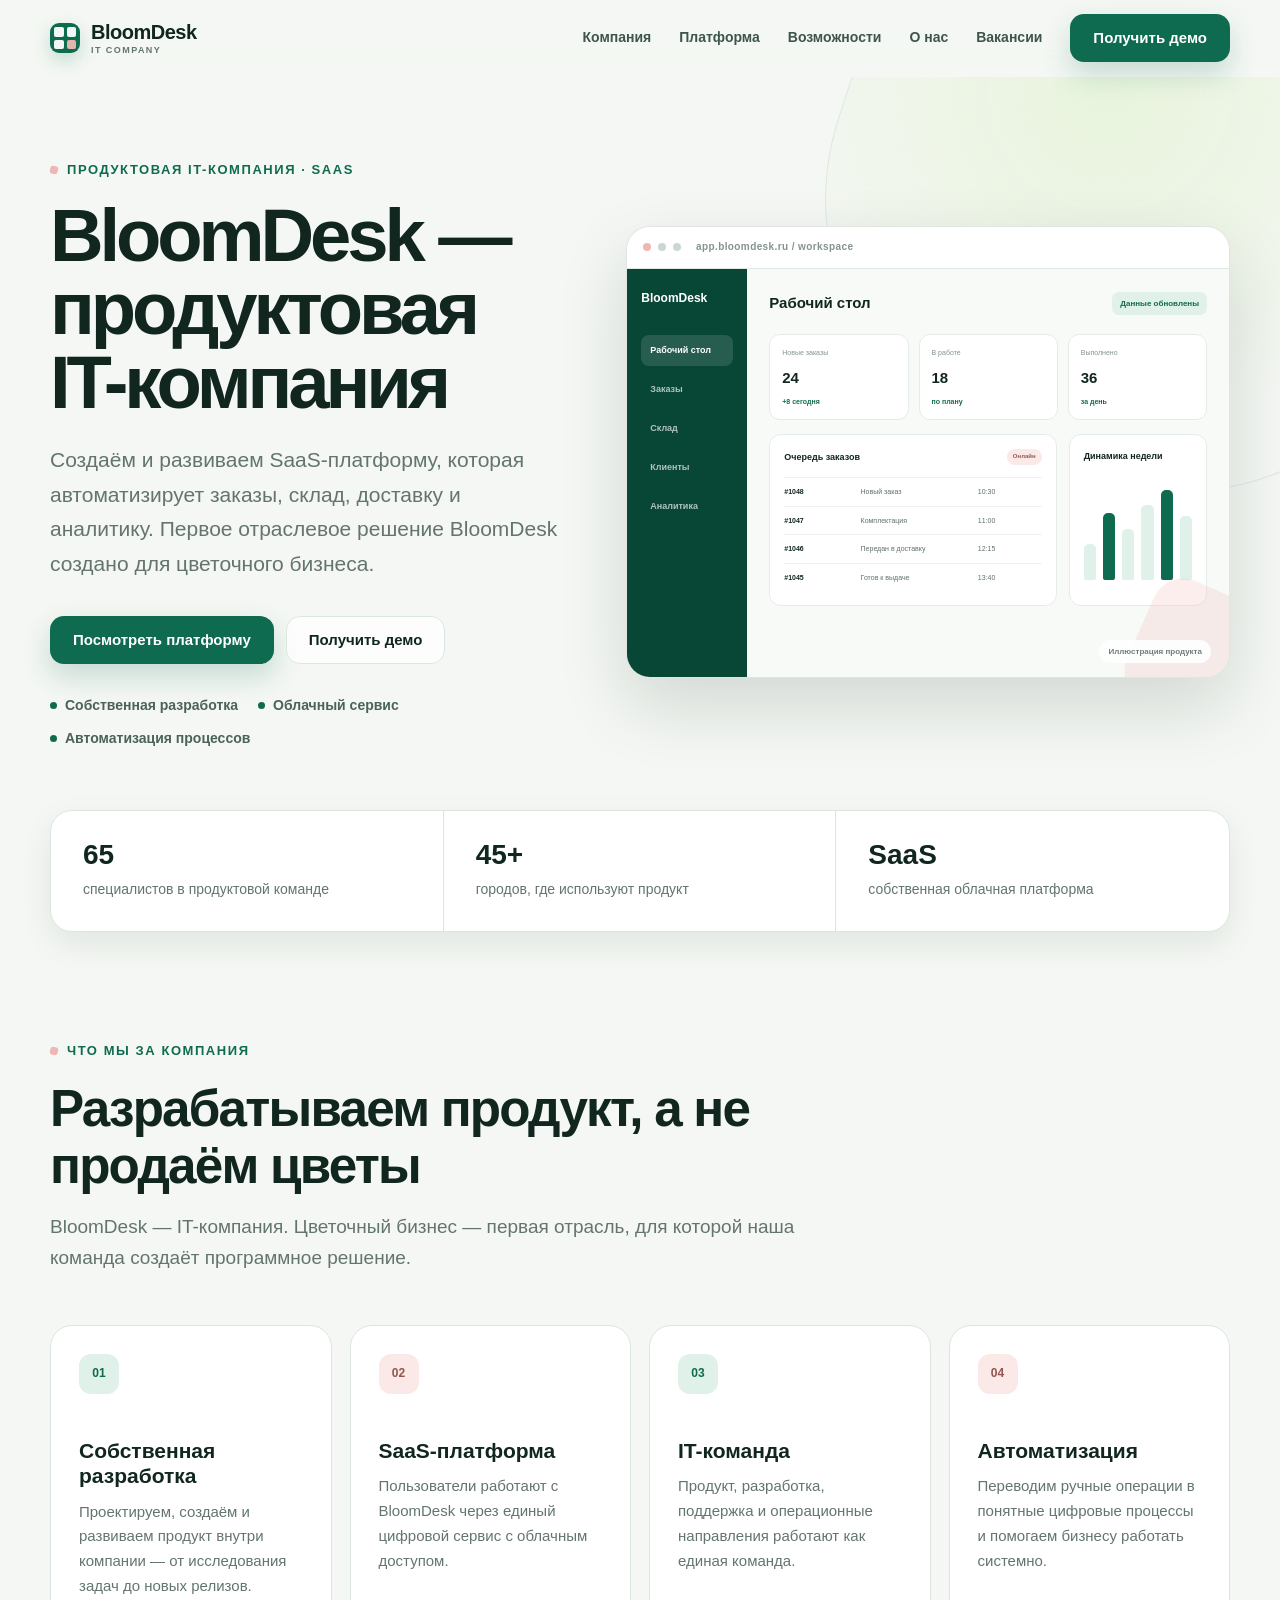
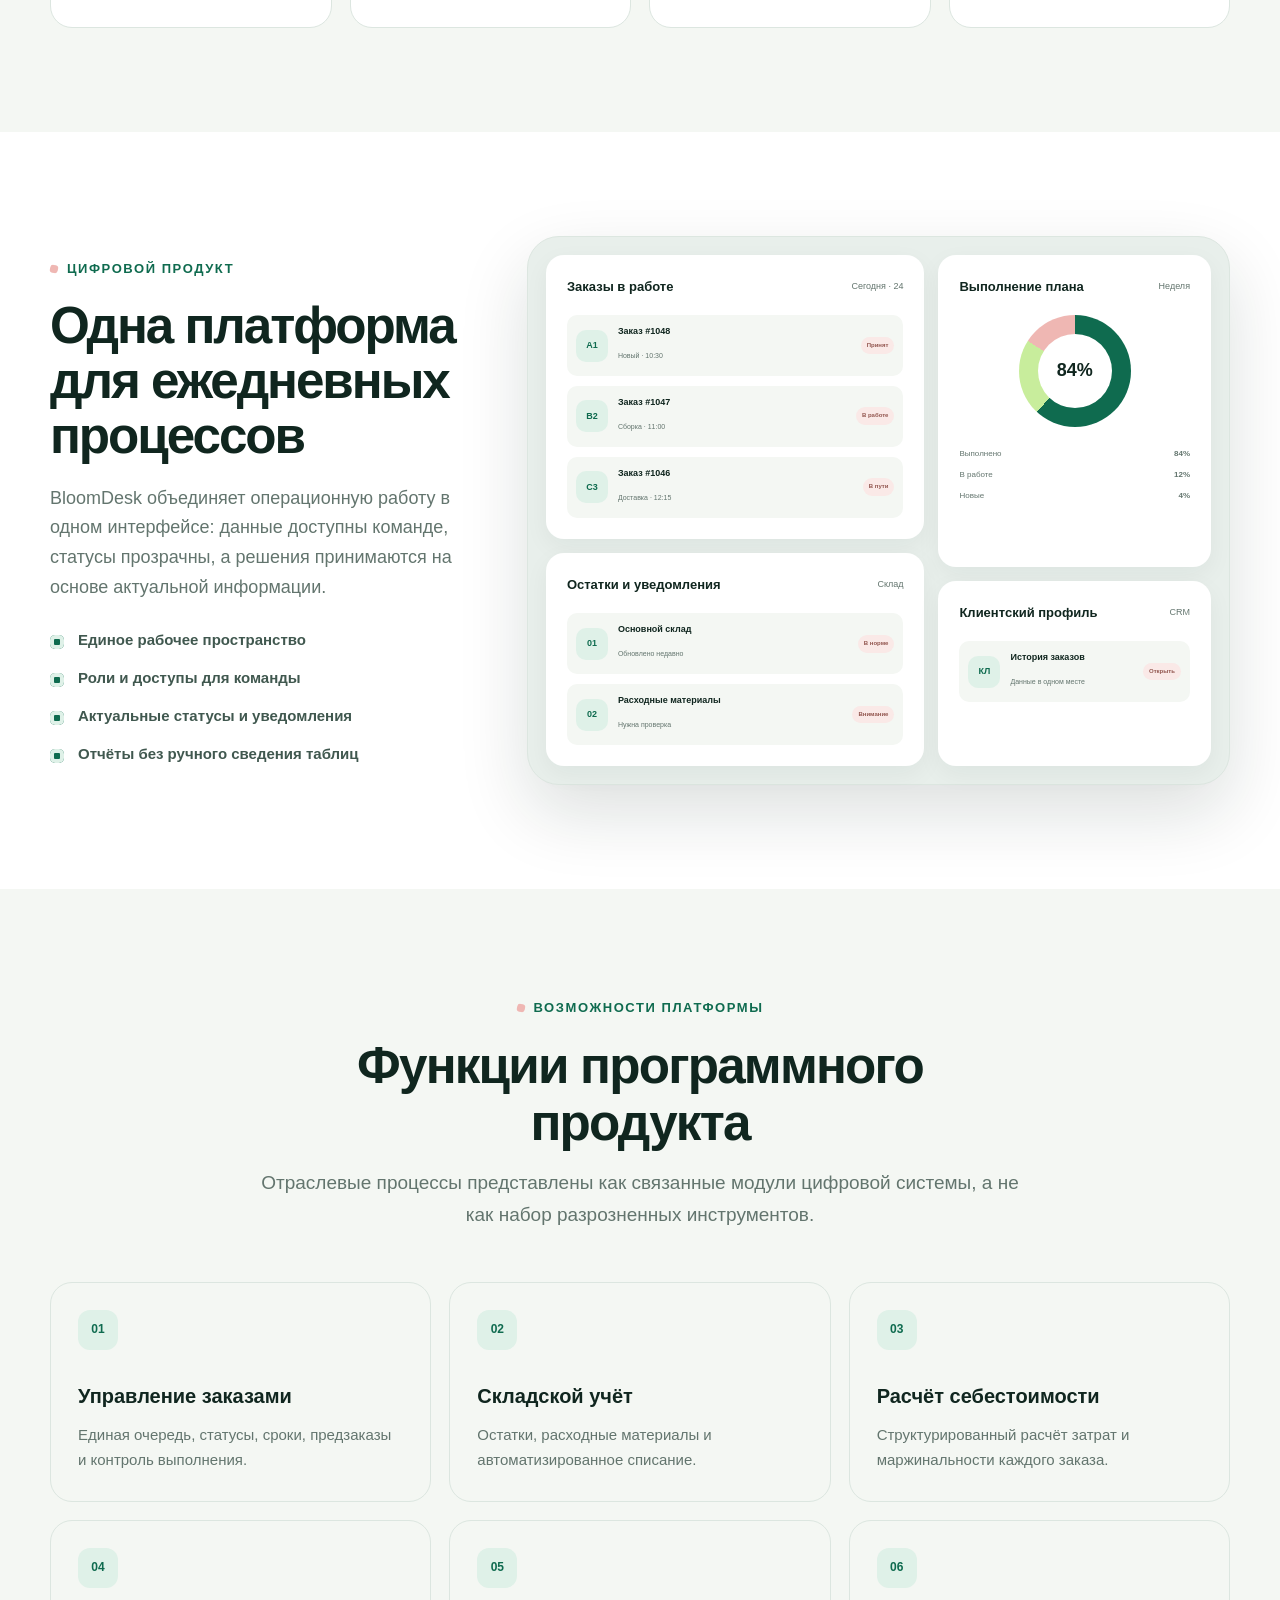
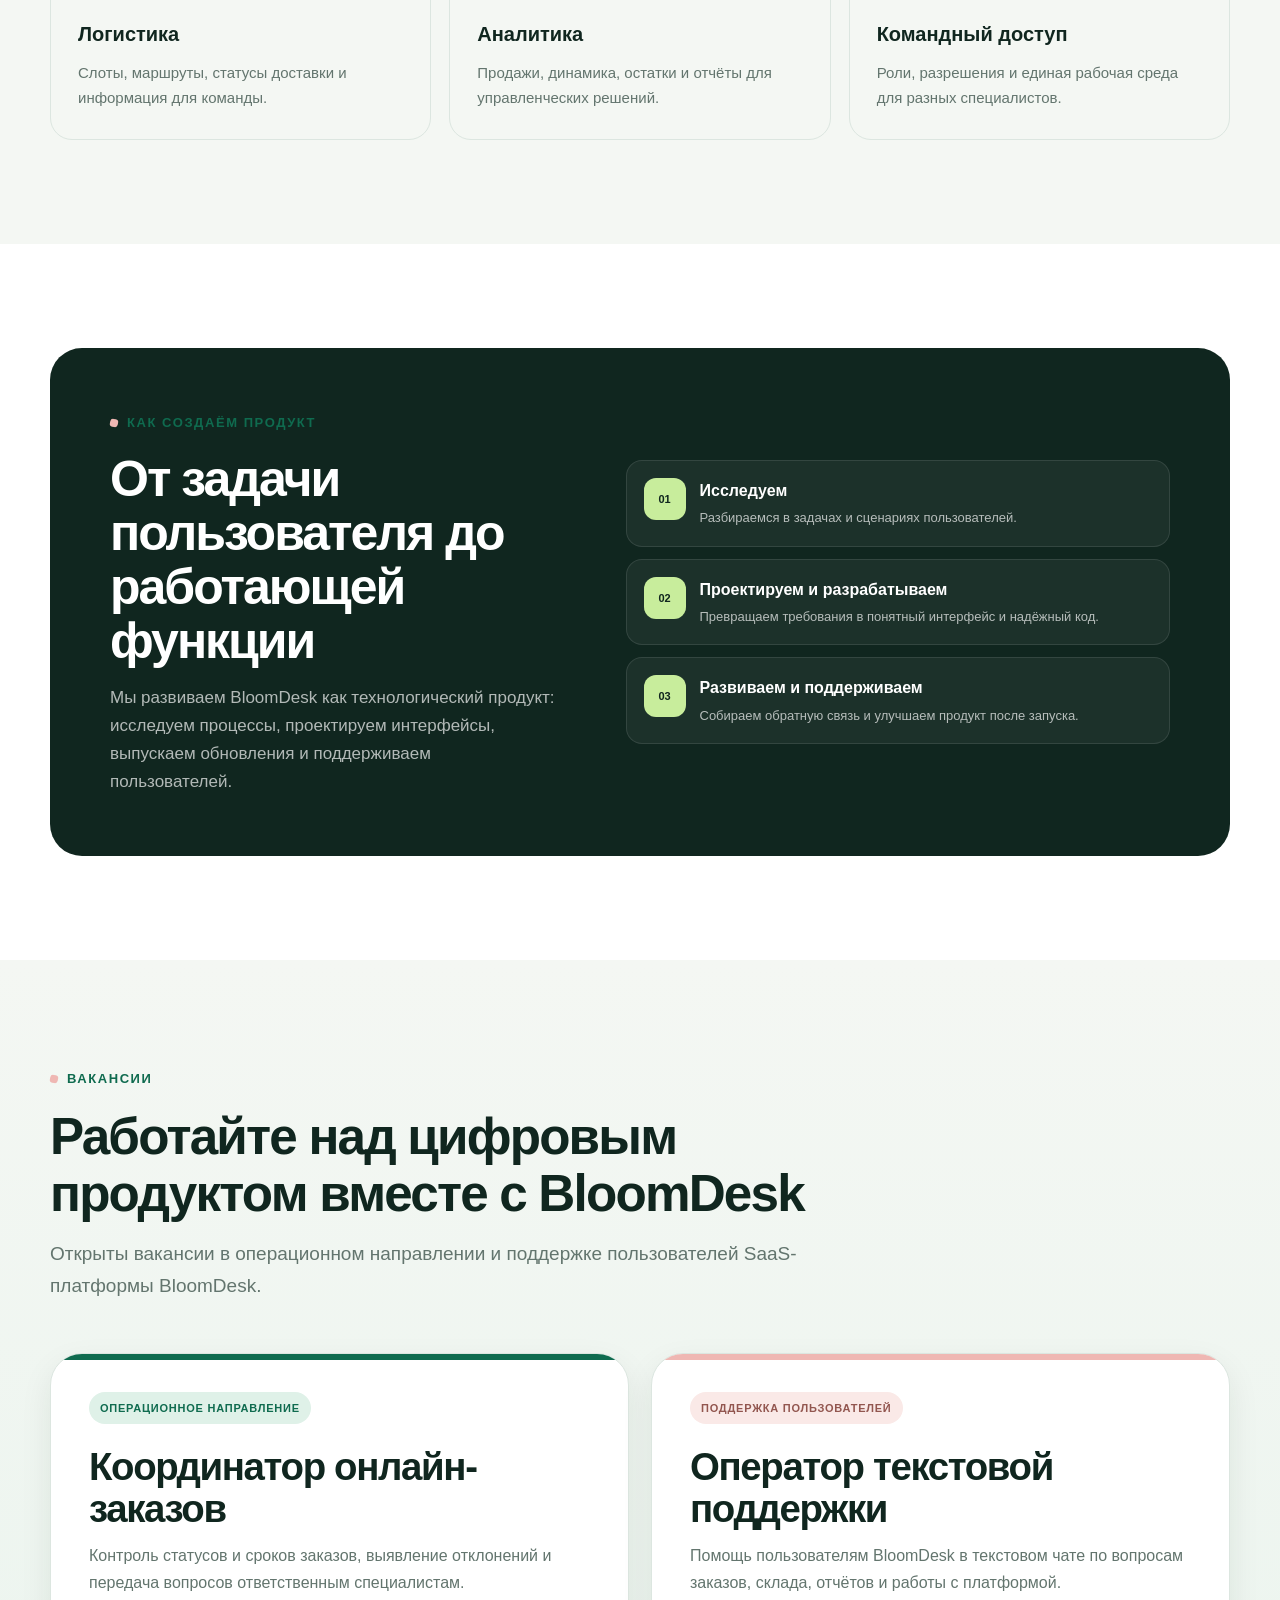
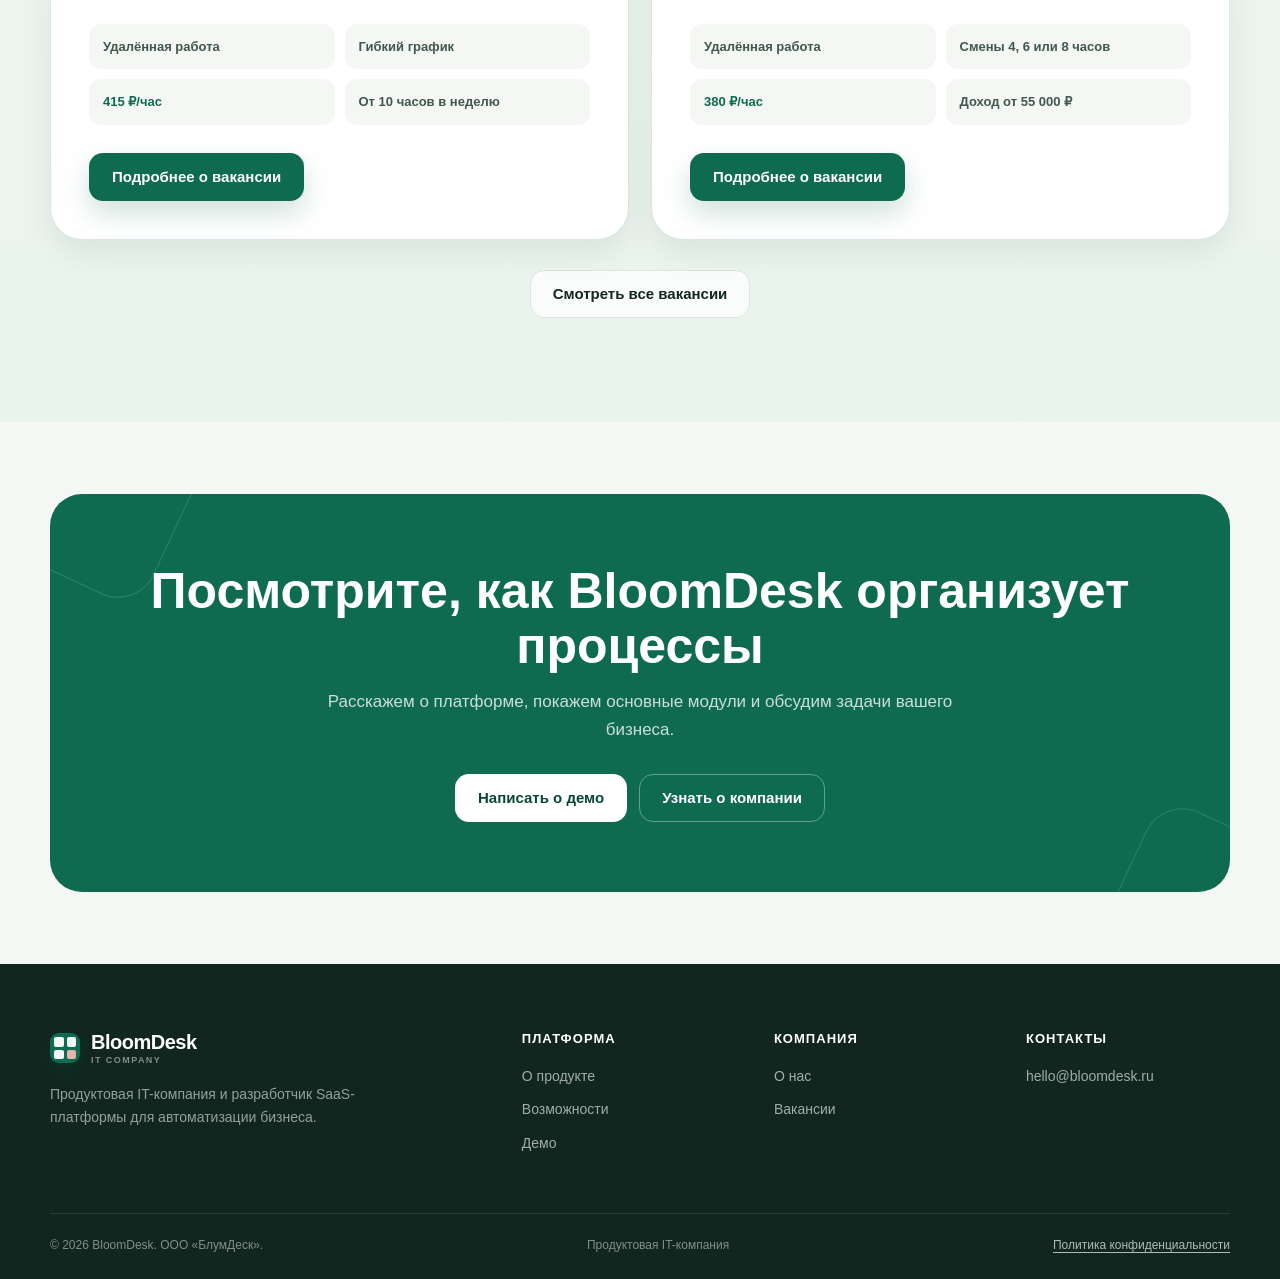
==== index.html @ 40122628 "Add privacy policy and update coordinator rate" ====
<!DOCTYPE html>
<html lang="ru">
<head>
  <meta charset="UTF-8">
  <meta name="viewport" content="width=device-width, initial-scale=1.0">
  <meta name="theme-color" content="#0f6b4f">
  <meta name="description" content="BloomDesk — продуктовая IT-компания. Разрабатываем SaaS-платформу для автоматизации заказов, склада, доставки и аналитики бизнеса.">
  <meta property="og:title" content="BloomDesk — продуктовая IT-компания">
  <meta property="og:description" content="Создаём и развиваем SaaS-платформу для автоматизации бизнес-процессов. Первое отраслевое решение — для цветочного бизнеса.">
  <meta property="og:type" content="website">
  <meta property="og:site_name" content="BloomDesk">
  <meta property="og:url" content="https://bloomdesk.ru/">
  <meta property="og:image" content="https://bloomdesk.ru/og-image.png">
  <meta name="twitter:card" content="summary_large_image">
  <link rel="canonical" href="https://bloomdesk.ru/">
  <link rel="icon" type="image/png" href="favicon.png?v=20260924">
  <link rel="stylesheet" href="styles.css?v=20260924">
  <script src="script.js?v=20260924" defer></script>
  <title>BloomDesk — продуктовая IT-компания и разработчик SaaS-платформы</title>
</head>
<body>
  <a class="skip-link" href="#main">Перейти к содержанию</a>

  <header class="site-header" data-header>
    <div class="container header-inner">
      <a class="brand" href="index.html" aria-label="BloomDesk — главная">
        <span class="brand-mark" aria-hidden="true"><i></i><i></i><i></i><i></i></span>
        <span class="brand-copy">BloomDesk<small>IT company</small></span>
      </a>
      <nav class="desktop-nav" aria-label="Основная навигация">
        <a href="#company">Компания</a>
        <a href="#platform">Платформа</a>
        <a href="#capabilities">Возможности</a>
        <a href="about.html">О нас</a>
        <a href="careers.html">Вакансии</a>
        <a class="button button--primary" href="mailto:hello@bloomdesk.ru?subject=Демо%20BloomDesk">Получить демо</a>
      </nav>
      <button class="menu-button" type="button" aria-label="Открыть меню" aria-expanded="false" aria-controls="mobile-nav" data-menu-button>
        <span class="menu-lines" aria-hidden="true"><span></span><span></span><span></span></span>
      </button>
    </div>
  </header>

  <nav class="mobile-nav" id="mobile-nav" aria-label="Мобильная навигация" data-mobile-nav hidden>
    <a href="#company">Компания</a>
    <a href="#platform">Платформа</a>
    <a href="#capabilities">Возможности</a>
    <a href="about.html">О нас</a>
    <a href="careers.html">Вакансии</a>
    <a class="button button--primary" href="mailto:hello@bloomdesk.ru?subject=Демо%20BloomDesk">Получить демо</a>
  </nav>

  <main id="main">
    <section class="hero">
      <div class="container hero-grid">
        <div class="hero-copy reveal">
          <div class="eyebrow">Продуктовая IT-компания · SaaS</div>
          <h1>BloomDesk — продуктовая IT-компания</h1>
          <p>Создаём и развиваем SaaS-платформу, которая автоматизирует заказы, склад, доставку и аналитику. Первое отраслевое решение BloomDesk создано для цветочного бизнеса.</p>
          <div class="hero-actions">
            <a class="button button--primary" href="#platform">Посмотреть платформу</a>
            <a class="button button--secondary" href="mailto:hello@bloomdesk.ru?subject=Демо%20BloomDesk">Получить демо</a>
          </div>
          <div class="hero-points" aria-label="Ключевые особенности">
            <span>Собственная разработка</span>
            <span>Облачный сервис</span>
            <span>Автоматизация процессов</span>
          </div>
        </div>

        <div class="product-window reveal reveal--delay" aria-label="Иллюстрация интерфейса SaaS-платформы BloomDesk">
          <div class="window-bar"><span></span><span></span><span></span><div class="window-address">app.bloomdesk.ru / workspace</div></div>
          <div class="app-shell">
            <aside class="app-sidebar" aria-hidden="true">
              <div class="app-brand">BloomDesk</div>
              <div class="app-nav-item is-active">Рабочий стол</div>
              <div class="app-nav-item">Заказы</div>
              <div class="app-nav-item">Склад</div>
              <div class="app-nav-item">Клиенты</div>
              <div class="app-nav-item">Аналитика</div>
            </aside>
            <div class="app-main" aria-hidden="true">
              <div class="app-heading"><strong>Рабочий стол</strong><span>Данные обновлены</span></div>
              <div class="metric-grid">
                <div class="metric-card"><small>Новые заказы</small><b>24</b><em>+8 сегодня</em></div>
                <div class="metric-card"><small>В работе</small><b>18</b><em>по плану</em></div>
                <div class="metric-card"><small>Выполнено</small><b>36</b><em>за день</em></div>
              </div>
              <div class="dashboard-grid">
                <div class="ui-panel">
                  <div class="ui-panel-title">Очередь заказов <span class="ui-status">Онлайн</span></div>
                  <div class="order-row"><strong>#1048</strong><span>Новый заказ</span><span>10:30</span></div>
                  <div class="order-row"><strong>#1047</strong><span>Комплектация</span><span>11:00</span></div>
                  <div class="order-row"><strong>#1046</strong><span>Передан в доставку</span><span>12:15</span></div>
                  <div class="order-row"><strong>#1045</strong><span>Готов к выдаче</span><span>13:40</span></div>
                </div>
                <div class="ui-panel">
                  <div class="ui-panel-title">Динамика недели</div>
                  <div class="bar-chart"><i style="height:38%"></i><i style="height:72%"></i><i style="height:54%"></i><i style="height:80%"></i><i style="height:96%"></i><i style="height:68%"></i></div>
                </div>
              </div>
            </div>
          </div>
          <span class="mockup-caption">Иллюстрация продукта</span>
        </div>
      </div>
    </section>

    <section class="trust-strip" aria-label="BloomDesk в цифрах">
      <div class="container">
        <div class="trust-grid">
          <div class="trust-item"><strong>65</strong><span>специалистов в продуктовой команде</span></div>
          <div class="trust-item"><strong>45+</strong><span>городов, где используют продукт</span></div>
          <div class="trust-item"><strong>SaaS</strong><span>собственная облачная платформа</span></div>
        </div>
      </div>
    </section>

    <section class="section" id="company">
      <div class="container">
        <div class="section-heading">
          <div class="eyebrow">Что мы за компания</div>
          <h2>Разрабатываем продукт, а не продаём цветы</h2>
          <p>BloomDesk — IT-компания. Цветочный бизнес — первая отрасль, для которой наша команда создаёт программное решение.</p>
        </div>
        <div class="card-grid">
          <article class="info-card"><span class="card-index">01</span><h3>Собственная разработка</h3><p>Проектируем, создаём и развиваем продукт внутри компании — от исследования задач до новых релизов.</p></article>
          <article class="info-card"><span class="card-index">02</span><h3>SaaS-платформа</h3><p>Пользователи работают с BloomDesk через единый цифровой сервис с облачным доступом.</p></article>
          <article class="info-card"><span class="card-index">03</span><h3>IT-команда</h3><p>Продукт, разработка, поддержка и операционные направления работают как единая команда.</p></article>
          <article class="info-card"><span class="card-index">04</span><h3>Автоматизация</h3><p>Переводим ручные операции в понятные цифровые процессы и помогаем бизнесу работать системно.</p></article>
        </div>
      </div>
    </section>

    <section class="section section--surface" id="platform">
      <div class="container showcase">
        <div class="showcase-copy">
          <div class="eyebrow">Цифровой продукт</div>
          <h2>Одна платформа для ежедневных процессов</h2>
          <p>BloomDesk объединяет операционную работу в одном интерфейсе: данные доступны команде, статусы прозрачны, а решения принимаются на основе актуальной информации.</p>
          <ul class="check-list">
            <li>Единое рабочее пространство</li>
            <li>Роли и доступы для команды</li>
            <li>Актуальные статусы и уведомления</li>
            <li>Отчёты без ручного сведения таблиц</li>
          </ul>
        </div>
        <div class="workspace-preview" aria-label="Пример модулей интерфейса платформы">
          <div class="preview-column">
            <div class="preview-card">
              <header><strong>Заказы в работе</strong><span>Сегодня · 24</span></header>
              <ul class="preview-list">
                <li><span class="preview-avatar">A1</span><span><b>Заказ #1048</b><small>Новый · 10:30</small></span><em>Принят</em></li>
                <li><span class="preview-avatar">B2</span><span><b>Заказ #1047</b><small>Сборка · 11:00</small></span><em>В работе</em></li>
                <li><span class="preview-avatar">C3</span><span><b>Заказ #1046</b><small>Доставка · 12:15</small></span><em>В пути</em></li>
              </ul>
            </div>
            <div class="preview-card">
              <header><strong>Остатки и уведомления</strong><span>Склад</span></header>
              <ul class="preview-list">
                <li><span class="preview-avatar">01</span><span><b>Основной склад</b><small>Обновлено недавно</small></span><em>В норме</em></li>
                <li><span class="preview-avatar">02</span><span><b>Расходные материалы</b><small>Нужна проверка</small></span><em>Внимание</em></li>
              </ul>
            </div>
          </div>
          <div class="preview-column">
            <div class="preview-card">
              <header><strong>Выполнение плана</strong><span>Неделя</span></header>
              <div class="donut" aria-hidden="true"></div>
              <div class="mini-legend"><span>Выполнено <b>84%</b></span><span>В работе <b>12%</b></span><span>Новые <b>4%</b></span></div>
            </div>
            <div class="preview-card">
              <header><strong>Клиентский профиль</strong><span>CRM</span></header>
              <ul class="preview-list">
                <li><span class="preview-avatar">КЛ</span><span><b>История заказов</b><small>Данные в одном месте</small></span><em>Открыть</em></li>
              </ul>
            </div>
          </div>
        </div>
      </div>
    </section>

    <section class="section" id="capabilities">
      <div class="container">
        <div class="section-heading section-heading--center">
          <div class="eyebrow">Возможности платформы</div>
          <h2>Функции программного продукта</h2>
          <p>Отраслевые процессы представлены как связанные модули цифровой системы, а не как набор разрозненных инструментов.</p>
        </div>
        <div class="feature-grid">
          <article class="feature-card"><span class="card-index">01</span><h3>Управление заказами</h3><p>Единая очередь, статусы, сроки, предзаказы и контроль выполнения.</p></article>
          <article class="feature-card"><span class="card-index">02</span><h3>Складской учёт</h3><p>Остатки, расходные материалы и автоматизированное списание.</p></article>
          <article class="feature-card"><span class="card-index">03</span><h3>Расчёт себестоимости</h3><p>Структурированный расчёт затрат и маржинальности каждого заказа.</p></article>
          <article class="feature-card"><span class="card-index">04</span><h3>Логистика</h3><p>Слоты, маршруты, статусы доставки и информация для команды.</p></article>
          <article class="feature-card"><span class="card-index">05</span><h3>Аналитика</h3><p>Продажи, динамика, остатки и отчёты для управленческих решений.</p></article>
          <article class="feature-card"><span class="card-index">06</span><h3>Командный доступ</h3><p>Роли, разрешения и единая рабочая среда для разных специалистов.</p></article>
        </div>
      </div>
    </section>

    <section class="section section--surface">
      <div class="container">
        <div class="process-band">
          <div>
            <div class="eyebrow">Как создаём продукт</div>
            <h2>От задачи пользователя до работающей функции</h2>
            <p>Мы развиваем BloomDesk как технологический продукт: исследуем процессы, проектируем интерфейсы, выпускаем обновления и поддерживаем пользователей.</p>
          </div>
          <div class="process-list">
            <article class="process-item"><span>01</span><div><h3>Исследуем</h3><p>Разбираемся в задачах и сценариях пользователей.</p></div></article>
            <article class="process-item"><span>02</span><div><h3>Проектируем и разрабатываем</h3><p>Превращаем требования в понятный интерфейс и надёжный код.</p></div></article>
            <article class="process-item"><span>03</span><div><h3>Развиваем и поддерживаем</h3><p>Собираем обратную связь и улучшаем продукт после запуска.</p></div></article>
          </div>
        </div>
      </div>
    </section>

    <section class="section vacancies-section" id="vacancies">
      <div class="container">
        <div class="section-heading">
          <div class="eyebrow">Вакансии</div>
          <h2>Работайте над цифровым продуктом вместе с BloomDesk</h2>
          <p>Открыты вакансии в операционном направлении и поддержке пользователей SaaS-платформы BloomDesk.</p>
        </div>
        <div class="vacancy-grid">
          <article class="vacancy-card vacancy-card--orders">
            <div class="vacancy-card-top">
              <span class="vacancy-label">Операционное направление</span>
              <h3>Координатор онлайн-заказов</h3>
              <p>Контроль статусов и сроков заказов, выявление отклонений и передача вопросов ответственным специалистам.</p>
            </div>
            <ul class="vacancy-meta" aria-label="Условия вакансии координатора">
              <li>Удалённая работа</li>
              <li>Гибкий график</li>
              <li><strong>415 ₽/час</strong></li>
              <li>От 10 часов в неделю</li>
            </ul>
            <a class="button button--primary" href="vacancy-orders.html">Подробнее о вакансии</a>
          </article>

          <article class="vacancy-card vacancy-card--support">
            <div class="vacancy-card-top">
              <span class="vacancy-label">Поддержка пользователей</span>
              <h3>Оператор текстовой поддержки</h3>
              <p>Помощь пользователям BloomDesk в текстовом чате по вопросам заказов, склада, отчётов и работы с платформой.</p>
            </div>
            <ul class="vacancy-meta" aria-label="Условия вакансии оператора поддержки">
              <li>Удалённая работа</li>
              <li>Смены 4, 6 или 8 часов</li>
              <li><strong>380 ₽/час</strong></li>
              <li>Доход от 55 000 ₽</li>
            </ul>
            <a class="button button--primary" href="vacancy-support.html">Подробнее о вакансии</a>
          </article>
        </div>
        <div class="vacancies-all-link"><a class="button button--secondary" href="careers.html">Смотреть все вакансии</a></div>
      </div>
    </section>

    <section class="section section--tight" id="demo">
      <div class="container">
        <div class="cta-panel">
          <h2>Посмотрите, как BloomDesk организует процессы</h2>
          <p>Расскажем о платформе, покажем основные модули и обсудим задачи вашего бизнеса.</p>
          <div class="hero-actions">
            <a class="button button--light" href="mailto:hello@bloomdesk.ru?subject=Демо%20BloomDesk">Написать о демо</a>
            <a class="button button--ghost-light" href="about.html">Узнать о компании</a>
          </div>
        </div>
      </div>
    </section>
  </main>

  <footer class="site-footer" id="footer">
    <div class="container">
      <div class="footer-grid">
        <div class="footer-brand">
          <a class="brand" href="index.html" aria-label="BloomDesk — главная">
            <span class="brand-mark" aria-hidden="true"><i></i><i></i><i></i><i></i></span>
            <span class="brand-copy">BloomDesk<small>IT company</small></span>
          </a>
          <p>Продуктовая IT-компания и разработчик SaaS-платформы для автоматизации бизнеса.</p>
        </div>
        <div class="footer-column"><h2>Платформа</h2><a href="#platform">О продукте</a><a href="#capabilities">Возможности</a><a href="#demo">Демо</a></div>
        <div class="footer-column"><h2>Компания</h2><a href="about.html">О нас</a><a href="careers.html">Вакансии</a></div>
        <div class="footer-column"><h2>Контакты</h2><a href="mailto:hello@bloomdesk.ru">hello@bloomdesk.ru</a></div>
      </div>
      <div class="footer-bottom"><span>© <span data-year>2026</span> BloomDesk. ООО «БлумДеск».</span><span>Продуктовая IT-компания</span><a href="privacy.html">Политика конфиденциальности</a></div>
    </div>
  </footer>
</body>
</html>
---- styles.css ----
:root {
  --ink: #10261f;
  --text: #1d3a31;
  --muted: #63756e;
  --primary: #0f6b4f;
  --primary-dark: #084735;
  --primary-soft: #dff1e8;
  --accent: #efb7b3;
  --accent-soft: #fae9e7;
  --lime: #c8ed9c;
  --background: #f4f7f3;
  --surface: #ffffff;
  --surface-muted: #edf3ef;
  --line: #dce6e0;
  --shadow-sm: 0 12px 32px rgba(16, 38, 31, 0.08);
  --shadow-lg: 0 28px 70px rgba(16, 38, 31, 0.14);
  --radius-sm: 14px;
  --radius-md: 22px;
  --radius-lg: 32px;
  --transition: 180ms ease;
}

* {
  box-sizing: border-box;
  margin: 0;
  padding: 0;
}

html {
  scroll-behavior: smooth;
  scroll-padding-top: 88px;
}

body {
  min-width: 320px;
  overflow-x: hidden;
  background: var(--background);
  color: var(--text);
  font-family: Inter, "Segoe UI", Roboto, Helvetica, Arial, sans-serif;
  font-size: 17px;
  line-height: 1.65;
  text-rendering: optimizeLegibility;
}

body.menu-open {
  overflow: hidden;
}

img {
  display: block;
  max-width: 100%;
}

a {
  color: inherit;
  text-decoration: none;
}

button,
input,
select {
  color: inherit;
  font: inherit;
}

button {
  border: 0;
}

ul {
  list-style: none;
}

:focus-visible {
  outline: 3px solid rgba(15, 107, 79, 0.35);
  outline-offset: 4px;
}

.skip-link {
  position: fixed;
  top: 12px;
  left: 12px;
  z-index: 1000;
  padding: 10px 16px;
  transform: translateY(-160%);
  border-radius: 10px;
  background: var(--ink);
  color: #fff;
  font-weight: 700;
}

.skip-link:focus {
  transform: translateY(0);
}

.container {
  width: min(1180px, calc(100% - 48px));
  margin-inline: auto;
}

.section {
  padding: 104px 0;
}

.section--surface {
  background: var(--surface);
}

.section--tight {
  padding: 72px 0;
}

.eyebrow {
  display: inline-flex;
  align-items: center;
  gap: 9px;
  margin-bottom: 18px;
  color: var(--primary);
  font-size: 13px;
  font-weight: 800;
  letter-spacing: 0.12em;
  text-transform: uppercase;
}

.eyebrow::before {
  width: 8px;
  height: 8px;
  border-radius: 3px;
  background: var(--accent);
  content: "";
  transform: rotate(12deg);
}

.section-heading {
  max-width: 760px;
  margin-bottom: 52px;
}

.section-heading--center {
  margin-inline: auto;
  text-align: center;
}

.section-heading h2 {
  margin-bottom: 16px;
  color: var(--ink);
  font-size: clamp(32px, 4vw, 52px);
  line-height: 1.12;
  letter-spacing: -0.035em;
}

.section-heading p {
  color: var(--muted);
  font-size: 19px;
  line-height: 1.65;
}

.site-header {
  position: sticky;
  top: 0;
  z-index: 100;
  border-bottom: 1px solid transparent;
  background: rgba(244, 247, 243, 0.88);
  backdrop-filter: blur(18px);
  transition: border-color var(--transition), box-shadow var(--transition);
}

.site-header.is-scrolled {
  border-color: rgba(16, 38, 31, 0.08);
  box-shadow: 0 8px 28px rgba(16, 38, 31, 0.05);
}

.header-inner {
  display: flex;
  min-height: 76px;
  align-items: center;
  justify-content: space-between;
  gap: 30px;
}

.brand {
  display: inline-flex;
  align-items: center;
  gap: 11px;
  color: var(--ink);
  font-size: 20px;
  font-weight: 850;
  line-height: 1;
  letter-spacing: -0.025em;
}

.brand-mark {
  display: grid;
  width: 30px;
  height: 30px;
  grid-template-columns: repeat(2, 1fr);
  gap: 3px;
  padding: 4px;
  border-radius: 9px;
  background: var(--primary);
  box-shadow: 0 7px 18px rgba(15, 107, 79, 0.2);
}

.brand-mark i {
  display: block;
  border-radius: 2px;
  background: #fff;
  opacity: 0.95;
}

.brand-mark i:last-child {
  background: var(--accent);
}

.brand-copy {
  display: grid;
  gap: 4px;
}

.brand-copy small {
  color: var(--muted);
  font-size: 9px;
  font-weight: 800;
  letter-spacing: 0.16em;
  text-transform: uppercase;
}

.desktop-nav {
  display: flex;
  align-items: center;
  gap: 28px;
}

.desktop-nav > a:not(.button) {
  color: #3d554d;
  font-size: 14px;
  font-weight: 650;
  transition: color var(--transition);
}

.desktop-nav > a:not(.button):hover,
.desktop-nav > a[aria-current="page"] {
  color: var(--primary);
}

.button {
  display: inline-flex;
  min-height: 48px;
  align-items: center;
  justify-content: center;
  gap: 9px;
  padding: 12px 22px;
  border: 1px solid transparent;
  border-radius: 14px;
  cursor: pointer;
  font-size: 15px;
  font-weight: 800;
  line-height: 1.2;
  text-align: center;
  transition: transform var(--transition), box-shadow var(--transition), background var(--transition), border-color var(--transition);
}

.button:hover {
  transform: translateY(-2px);
}

.button--primary {
  background: var(--primary);
  box-shadow: 0 12px 28px rgba(15, 107, 79, 0.2);
  color: #fff;
}

.button--primary:hover {
  background: var(--primary-dark);
}

.button--secondary {
  border-color: var(--line);
  background: rgba(255, 255, 255, 0.72);
  color: var(--ink);
}

.button--secondary:hover {
  border-color: #b9cbc1;
  box-shadow: var(--shadow-sm);
}

.button--light {
  background: #fff;
  color: var(--primary-dark);
}

.button--ghost-light {
  border-color: rgba(255, 255, 255, 0.35);
  color: #fff;
}

.menu-button {
  display: none;
  width: 46px;
  height: 46px;
  align-items: center;
  justify-content: center;
  border-radius: 13px;
  background: var(--surface);
  box-shadow: 0 8px 20px rgba(16, 38, 31, 0.08);
  cursor: pointer;
}

.menu-lines {
  display: grid;
  width: 22px;
  gap: 5px;
}

.menu-lines span {
  height: 2px;
  border-radius: 2px;
  background: var(--ink);
  transition: transform var(--transition), opacity var(--transition);
}

.menu-button[aria-expanded="true"] .menu-lines span:first-child {
  transform: translateY(7px) rotate(45deg);
}

.menu-button[aria-expanded="true"] .menu-lines span:nth-child(2) {
  opacity: 0;
}

.menu-button[aria-expanded="true"] .menu-lines span:last-child {
  transform: translateY(-7px) rotate(-45deg);
}

.mobile-nav {
  position: fixed;
  inset: 76px 0 0;
  z-index: 90;
  display: grid;
  align-content: start;
  gap: 4px;
  padding: 26px 24px;
  background: rgba(244, 247, 243, 0.98);
}

.mobile-nav[hidden] {
  display: none;
}

.mobile-nav a {
  padding: 14px 12px;
  border-radius: 12px;
  color: var(--ink);
  font-size: 18px;
  font-weight: 750;
}

.mobile-nav a:hover {
  background: var(--surface);
}

.mobile-nav .button {
  margin-top: 12px;
  color: #fff;
}

.hero {
  position: relative;
  overflow: hidden;
  padding: 78px 0 88px;
}

.hero::before {
  position: absolute;
  top: -220px;
  right: -180px;
  width: 620px;
  height: 620px;
  border: 1px solid rgba(15, 107, 79, 0.1);
  border-radius: 42%;
  background: radial-gradient(circle at 40% 40%, rgba(200, 237, 156, 0.26), transparent 65%);
  content: "";
  transform: rotate(18deg);
}

.hero-grid {
  position: relative;
  z-index: 1;
  display: grid;
  grid-template-columns: minmax(0, 0.92fr) minmax(480px, 1.08fr);
  align-items: center;
  gap: 62px;
}

.hero-copy h1,
.page-hero h1 {
  max-width: 760px;
  margin-bottom: 24px;
  color: var(--ink);
  font-size: clamp(46px, 5.8vw, 76px);
  font-weight: 850;
  line-height: 0.99;
  letter-spacing: -0.055em;
}

.hero-copy > p,
.page-hero-copy > p {
  max-width: 660px;
  color: var(--muted);
  font-size: clamp(18px, 2vw, 21px);
  line-height: 1.65;
}

.hero-actions {
  display: flex;
  flex-wrap: wrap;
  gap: 12px;
  margin-top: 34px;
}

.hero-points {
  display: flex;
  flex-wrap: wrap;
  gap: 10px 20px;
  margin-top: 30px;
  color: #4b625a;
  font-size: 14px;
  font-weight: 700;
}

.hero-points span {
  display: inline-flex;
  align-items: center;
  gap: 8px;
}

.hero-points span::before {
  width: 7px;
  height: 7px;
  border-radius: 50%;
  background: var(--primary);
  content: "";
}

.product-window {
  position: relative;
  overflow: hidden;
  border: 1px solid rgba(16, 38, 31, 0.1);
  border-radius: 24px;
  background: #f8faf8;
  box-shadow: var(--shadow-lg);
  transform: rotate(1deg);
}

.product-window::after {
  position: absolute;
  right: -36px;
  bottom: -42px;
  width: 130px;
  height: 130px;
  border-radius: 32px;
  background: var(--accent);
  content: "";
  opacity: 0.24;
  transform: rotate(24deg);
}

.window-bar {
  display: flex;
  height: 42px;
  align-items: center;
  gap: 7px;
  padding: 0 16px;
  border-bottom: 1px solid #e2e9e5;
  background: #fff;
}

.window-bar span {
  width: 8px;
  height: 8px;
  border-radius: 50%;
  background: #cbd8d1;
}

.window-bar span:first-child {
  background: var(--accent);
}

.window-address {
  margin-left: 8px;
  color: #84938d;
  font-size: 10px;
  font-weight: 700;
  letter-spacing: 0.04em;
}

.app-shell {
  display: grid;
  min-height: 408px;
  grid-template-columns: 120px 1fr;
}

.app-sidebar {
  padding: 20px 14px;
  background: var(--primary-dark);
  color: rgba(255, 255, 255, 0.68);
}

.app-brand {
  margin-bottom: 26px;
  color: #fff;
  font-size: 12px;
  font-weight: 800;
}

.app-nav-item {
  margin-bottom: 8px;
  padding: 8px 9px;
  border-radius: 8px;
  font-size: 9px;
  font-weight: 650;
}

.app-nav-item.is-active {
  background: rgba(255, 255, 255, 0.12);
  color: #fff;
}

.app-main {
  min-width: 0;
  padding: 22px;
}

.app-heading {
  display: flex;
  align-items: center;
  justify-content: space-between;
  gap: 10px;
  margin-bottom: 18px;
}

.app-heading strong {
  color: var(--ink);
  font-size: 15px;
}

.app-heading span {
  padding: 5px 8px;
  border-radius: 7px;
  background: var(--primary-soft);
  color: var(--primary);
  font-size: 8px;
  font-weight: 800;
}

.metric-grid {
  display: grid;
  grid-template-columns: repeat(3, 1fr);
  gap: 10px;
  margin-bottom: 14px;
}

.metric-card {
  padding: 12px;
  border: 1px solid #e5ece8;
  border-radius: 11px;
  background: #fff;
}

.metric-card small {
  display: block;
  margin-bottom: 5px;
  color: #84938d;
  font-size: 7px;
}

.metric-card b {
  color: var(--ink);
  font-size: 15px;
}

.metric-card em {
  display: block;
  margin-top: 4px;
  color: var(--primary);
  font-size: 7px;
  font-style: normal;
  font-weight: 800;
}

.dashboard-grid {
  display: grid;
  grid-template-columns: 1.35fr 0.65fr;
  gap: 12px;
}

.ui-panel {
  min-width: 0;
  padding: 14px;
  border: 1px solid #e5ece8;
  border-radius: 12px;
  background: #fff;
}

.ui-panel-title {
  display: flex;
  align-items: center;
  justify-content: space-between;
  margin-bottom: 12px;
  color: var(--ink);
  font-size: 9px;
  font-weight: 800;
}

.ui-status {
  padding: 3px 6px;
  border-radius: 999px;
  background: var(--accent-soft);
  color: #92564f;
  font-size: 6px;
}

.order-row {
  display: grid;
  grid-template-columns: 0.75fr 1.2fr 0.7fr;
  gap: 8px;
  padding: 8px 0;
  border-top: 1px solid #edf1ef;
  color: #60716b;
  font-size: 7px;
}

.order-row strong {
  color: var(--ink);
}

.bar-chart {
  display: flex;
  height: 104px;
  align-items: end;
  gap: 7px;
  padding-top: 10px;
}

.bar-chart i {
  flex: 1;
  min-height: 20px;
  border-radius: 5px 5px 2px 2px;
  background: var(--primary-soft);
}

.bar-chart i:nth-child(2),
.bar-chart i:nth-child(5) {
  background: var(--primary);
}

.mockup-caption {
  position: absolute;
  right: 18px;
  bottom: 14px;
  z-index: 2;
  padding: 5px 9px;
  border-radius: 999px;
  background: rgba(255, 255, 255, 0.9);
  color: #6d7d77;
  font-size: 8px;
  font-weight: 750;
}

.trust-strip {
  position: relative;
  z-index: 2;
  margin-top: -28px;
}

.trust-grid {
  display: grid;
  grid-template-columns: repeat(3, 1fr);
  overflow: hidden;
  border: 1px solid var(--line);
  border-radius: var(--radius-md);
  background: var(--surface);
  box-shadow: var(--shadow-sm);
}

.trust-item {
  padding: 28px 32px;
  border-right: 1px solid var(--line);
}

.trust-item:last-child {
  border-right: 0;
}

.trust-item strong {
  display: block;
  margin-bottom: 4px;
  color: var(--ink);
  font-size: 28px;
  line-height: 1.15;
}

.trust-item span {
  color: var(--muted);
  font-size: 14px;
}

.card-grid {
  display: grid;
  grid-template-columns: repeat(4, 1fr);
  gap: 18px;
}

.info-card {
  min-height: 250px;
  padding: 28px;
  border: 1px solid var(--line);
  border-radius: var(--radius-md);
  background: var(--surface);
  transition: transform var(--transition), box-shadow var(--transition), border-color var(--transition);
}

.info-card:hover {
  transform: translateY(-5px);
  border-color: #c9d8d0;
  box-shadow: var(--shadow-sm);
}

.card-index {
  display: inline-flex;
  width: 40px;
  height: 40px;
  align-items: center;
  justify-content: center;
  margin-bottom: 44px;
  border-radius: 12px;
  background: var(--primary-soft);
  color: var(--primary);
  font-size: 12px;
  font-weight: 850;
}

.info-card:nth-child(even) .card-index {
  background: var(--accent-soft);
  color: #92564f;
}

.info-card h3 {
  margin-bottom: 11px;
  color: var(--ink);
  font-size: 21px;
  line-height: 1.2;
}

.info-card p {
  color: var(--muted);
  font-size: 15px;
}

.showcase {
  display: grid;
  grid-template-columns: 0.74fr 1.26fr;
  align-items: center;
  gap: 64px;
}

.showcase-copy h2 {
  margin-bottom: 20px;
  color: var(--ink);
  font-size: clamp(34px, 4vw, 52px);
  line-height: 1.08;
  letter-spacing: -0.04em;
}

.showcase-copy > p {
  margin-bottom: 26px;
  color: var(--muted);
  font-size: 18px;
}

.check-list {
  display: grid;
  gap: 13px;
}

.check-list li {
  position: relative;
  padding-left: 28px;
  color: #40584f;
  font-size: 15px;
  font-weight: 650;
}

.check-list li::before {
  position: absolute;
  top: 7px;
  left: 0;
  width: 14px;
  height: 14px;
  border-radius: 5px;
  background: var(--primary);
  box-shadow: inset 0 0 0 4px var(--primary-soft);
  content: "";
}

.workspace-preview {
  display: grid;
  grid-template-columns: 1fr 0.72fr;
  gap: 14px;
  padding: 18px;
  border: 1px solid var(--line);
  border-radius: var(--radius-lg);
  background: #e8efeb;
  box-shadow: var(--shadow-lg);
}

.preview-column {
  display: grid;
  gap: 14px;
}

.preview-card {
  padding: 21px;
  border-radius: 18px;
  background: var(--surface);
  box-shadow: 0 8px 24px rgba(16, 38, 31, 0.05);
}

.preview-card header {
  display: flex;
  align-items: center;
  justify-content: space-between;
  gap: 12px;
  margin-bottom: 18px;
}

.preview-card header strong {
  color: var(--ink);
  font-size: 13px;
}

.preview-card header span {
  color: var(--muted);
  font-size: 9px;
}

.preview-list {
  display: grid;
  gap: 10px;
}

.preview-list li {
  display: grid;
  grid-template-columns: 32px 1fr auto;
  align-items: center;
  gap: 10px;
  padding: 9px;
  border-radius: 10px;
  background: var(--background);
}

.preview-avatar {
  display: inline-flex;
  width: 32px;
  height: 32px;
  align-items: center;
  justify-content: center;
  border-radius: 10px;
  background: var(--primary-soft);
  color: var(--primary);
  font-size: 9px;
  font-weight: 850;
}

.preview-list b {
  display: block;
  color: var(--ink);
  font-size: 9px;
}

.preview-list small {
  color: var(--muted);
  font-size: 7px;
}

.preview-list em {
  padding: 4px 6px;
  border-radius: 999px;
  background: var(--accent-soft);
  color: #92564f;
  font-size: 6px;
  font-style: normal;
  font-weight: 800;
}

.donut {
  position: relative;
  width: 112px;
  height: 112px;
  margin: 12px auto 20px;
  border-radius: 50%;
  background: conic-gradient(var(--primary) 0 62%, var(--lime) 62% 84%, var(--accent) 84% 100%);
}

.donut::after {
  position: absolute;
  inset: 19px;
  display: grid;
  place-items: center;
  border-radius: 50%;
  background: #fff;
  color: var(--ink);
  content: "84%";
  font-size: 18px;
  font-weight: 850;
}

.mini-legend {
  display: grid;
  gap: 8px;
  color: var(--muted);
  font-size: 8px;
}

.mini-legend span {
  display: flex;
  align-items: center;
  justify-content: space-between;
}

.feature-grid {
  display: grid;
  grid-template-columns: repeat(3, 1fr);
  gap: 18px;
}

.feature-card {
  min-height: 220px;
  padding: 27px;
  border: 1px solid var(--line);
  border-radius: var(--radius-md);
  background: var(--background);
}

.feature-card .card-index {
  margin-bottom: 30px;
}

.feature-card h3 {
  margin-bottom: 10px;
  color: var(--ink);
  font-size: 20px;
}

.feature-card p {
  color: var(--muted);
  font-size: 15px;
}

.process-band {
  display: grid;
  grid-template-columns: 0.9fr 1.1fr;
  align-items: center;
  gap: 70px;
  padding: 60px;
  border-radius: var(--radius-lg);
  background: var(--ink);
  color: #fff;
}

.process-band h2 {
  margin-bottom: 16px;
  font-size: clamp(32px, 4vw, 50px);
  line-height: 1.08;
  letter-spacing: -0.04em;
}

.process-band p {
  color: rgba(255, 255, 255, 0.68);
}

.process-list {
  display: grid;
  gap: 12px;
}

.process-item {
  display: grid;
  grid-template-columns: 42px 1fr;
  gap: 14px;
  padding: 17px;
  border: 1px solid rgba(255, 255, 255, 0.1);
  border-radius: 16px;
  background: rgba(255, 255, 255, 0.05);
}

.process-item span {
  display: grid;
  width: 42px;
  height: 42px;
  place-items: center;
  border-radius: 12px;
  background: var(--lime);
  color: var(--ink);
  font-size: 11px;
  font-weight: 850;
}

.process-item h3 {
  margin-bottom: 3px;
  font-size: 16px;
}

.process-item p {
  font-size: 13px;
}

.career-teaser {
  display: grid;
  grid-template-columns: 1fr auto;
  align-items: center;
  gap: 40px;
  padding: 48px 52px;
  border: 1px solid var(--line);
  border-radius: var(--radius-lg);
  background: var(--surface);
  box-shadow: var(--shadow-sm);
}

.career-teaser h2 {
  margin-bottom: 10px;
  color: var(--ink);
  font-size: clamp(28px, 3vw, 40px);
  line-height: 1.15;
}

.career-teaser p {
  max-width: 700px;
  color: var(--muted);
}

.cta-panel {
  position: relative;
  overflow: hidden;
  padding: 70px 40px;
  border-radius: var(--radius-lg);
  background: var(--primary);
  color: #fff;
  text-align: center;
}

.cta-panel::before,
.cta-panel::after {
  position: absolute;
  width: 210px;
  height: 210px;
  border: 1px solid rgba(255, 255, 255, 0.14);
  border-radius: 40px;
  content: "";
  transform: rotate(25deg);
}

.cta-panel::before {
  top: -130px;
  left: -70px;
}

.cta-panel::after {
  right: -90px;
  bottom: -150px;
}

.cta-panel h2 {
  position: relative;
  z-index: 1;
  margin-bottom: 14px;
  font-size: clamp(32px, 4vw, 50px);
  line-height: 1.1;
}

.cta-panel p {
  position: relative;
  z-index: 1;
  max-width: 650px;
  margin: 0 auto 30px;
  color: rgba(255, 255, 255, 0.78);
}

.cta-panel .hero-actions {
  position: relative;
  z-index: 1;
  justify-content: center;
  margin-top: 0;
}

.page-hero {
  position: relative;
  overflow: hidden;
  padding: 82px 0 92px;
}

.page-hero-grid {
  position: relative;
  z-index: 1;
  display: grid;
  grid-template-columns: minmax(0, 1fr) minmax(390px, 0.72fr);
  align-items: center;
  gap: 70px;
}

.page-hero h1 {
  font-size: clamp(44px, 5.2vw, 70px);
}

.company-map,
.salary-panel {
  position: relative;
  padding: 34px;
  border: 1px solid var(--line);
  border-radius: var(--radius-lg);
  background: var(--surface);
  box-shadow: var(--shadow-lg);
}

.company-map::before,
.salary-panel::before {
  position: absolute;
  top: -15px;
  right: 28px;
  width: 60px;
  height: 30px;
  border-radius: 10px;
  background: var(--accent);
  content: "";
  opacity: 0.65;
  transform: rotate(7deg);
}

.company-map > strong {
  display: block;
  margin-bottom: 24px;
  color: var(--ink);
  font-size: 16px;
}

.map-step {
  position: relative;
  display: grid;
  grid-template-columns: 38px 1fr;
  align-items: center;
  gap: 13px;
  padding: 13px 0;
  border-top: 1px solid var(--line);
}

.map-step span {
  display: grid;
  width: 38px;
  height: 38px;
  place-items: center;
  border-radius: 11px;
  background: var(--primary-soft);
  color: var(--primary);
  font-size: 10px;
  font-weight: 850;
}

.map-step b {
  display: block;
  color: var(--ink);
  font-size: 14px;
}

.map-step small {
  color: var(--muted);
  font-size: 11px;
}

.story-grid {
  display: grid;
  grid-template-columns: 0.85fr 1.15fr;
  gap: 76px;
}

.sticky-title {
  align-self: start;
}

.sticky-title h2 {
  margin-bottom: 16px;
  color: var(--ink);
  font-size: clamp(34px, 4vw, 52px);
  line-height: 1.1;
  letter-spacing: -0.04em;
}

.sticky-title p {
  color: var(--muted);
}

.story-copy {
  display: grid;
  gap: 20px;
}

.story-copy p {
  color: #435b52;
  font-size: 18px;
}

.story-copy strong {
  color: var(--ink);
}

.team-grid {
  display: grid;
  grid-template-columns: repeat(2, 1fr);
  gap: 18px;
}

.team-area {
  padding: 28px;
  border: 1px solid var(--line);
  border-radius: var(--radius-md);
  background: var(--surface);
}

.team-area span {
  display: inline-flex;
  width: 38px;
  height: 38px;
  align-items: center;
  justify-content: center;
  margin-bottom: 28px;
  border-radius: 11px;
  background: var(--primary-soft);
  color: var(--primary);
  font-size: 10px;
  font-weight: 850;
}

.team-area h3 {
  margin-bottom: 8px;
  color: var(--ink);
  font-size: 20px;
}

.team-area p {
  color: var(--muted);
  font-size: 14px;
}

.salary-panel {
  background: var(--ink);
  color: #fff;
}

.salary-kicker {
  margin-bottom: 8px;
  color: var(--lime);
  font-size: 12px;
  font-weight: 850;
  letter-spacing: 0.1em;
  text-transform: uppercase;
}

.salary-amount {
  margin-bottom: 8px;
  font-size: clamp(38px, 5vw, 58px);
  font-weight: 850;
  line-height: 1;
  letter-spacing: -0.05em;
}

.salary-rate {
  margin-bottom: 22px;
  color: #fff;
  font-size: 20px;
  font-weight: 800;
}

.salary-note {
  padding-top: 20px;
  border-top: 1px solid rgba(255, 255, 255, 0.14);
  color: rgba(255, 255, 255, 0.68);
  font-size: 14px;
}

.job-context {
  display: grid;
  grid-template-columns: 0.7fr 1.3fr;
  gap: 50px;
  padding: 42px 48px;
  border-radius: var(--radius-lg);
  background: var(--primary-soft);
}

.job-context strong {
  color: var(--primary);
  font-size: 42px;
  line-height: 1;
}

.job-context span {
  display: block;
  margin-top: 8px;
  color: #436358;
  font-size: 13px;
  font-weight: 750;
}

.job-context p {
  color: #29483e;
  font-size: 19px;
  line-height: 1.65;
}

.conditions-grid {
  display: grid;
  grid-template-columns: repeat(4, 1fr);
  gap: 18px;
}

.condition-card {
  min-height: 210px;
  padding: 26px;
  border: 1px solid var(--line);
  border-radius: var(--radius-md);
  background: var(--surface);
}

.condition-card .card-index {
  margin-bottom: 30px;
}

.condition-card h3 {
  margin-bottom: 9px;
  color: var(--ink);
  font-size: 19px;
}

.condition-card p {
  color: var(--muted);
  font-size: 14px;
}

.calculator-shell {
  display: grid;
  grid-template-columns: 0.82fr 1.18fr;
  gap: 34px;
  padding: 42px;
  border: 1px solid var(--line);
  border-radius: var(--radius-lg);
  background: var(--surface);
  box-shadow: var(--shadow-sm);
}

.calculator-controls h2 {
  margin-bottom: 10px;
  color: var(--ink);
  font-size: clamp(28px, 3vw, 40px);
  line-height: 1.15;
}

.calculator-controls > p {
  margin-bottom: 30px;
  color: var(--muted);
}

.field {
  display: grid;
  gap: 8px;
  margin-bottom: 18px;
}

.field label {
  color: var(--ink);
  font-size: 14px;
  font-weight: 800;
}

.field select {
  width: 100%;
  min-height: 52px;
  padding: 11px 14px;
  border: 1px solid var(--line);
  border-radius: 13px;
  background: var(--background);
  cursor: pointer;
}

.calculator-result {
  display: grid;
  align-content: center;
  padding: 34px;
  border-radius: 24px;
  background: var(--ink);
  color: #fff;
}

.result-label {
  margin-bottom: 7px;
  color: rgba(255, 255, 255, 0.62);
  font-size: 13px;
  font-weight: 750;
}

.result-amount {
  display: block;
  margin-bottom: 24px;
  color: var(--lime);
  font-size: clamp(38px, 5vw, 58px);
  font-weight: 850;
  line-height: 1;
  letter-spacing: -0.04em;
}

.breakdown-grid {
  display: grid;
  grid-template-columns: repeat(3, 1fr);
  gap: 9px;
  margin-bottom: 20px;
}

.breakdown-item {
  padding: 12px;
  border: 1px solid rgba(255, 255, 255, 0.1);
  border-radius: 12px;
  background: rgba(255, 255, 255, 0.05);
}

.breakdown-item small {
  display: block;
  margin-bottom: 3px;
  color: rgba(255, 255, 255, 0.52);
  font-size: 8px;
  text-transform: uppercase;
}

.breakdown-item strong {
  font-size: 13px;
}

.formula {
  padding: 13px 15px;
  border-radius: 12px;
  background: rgba(255, 255, 255, 0.07);
  color: rgba(255, 255, 255, 0.78);
  font-size: 12px;
  line-height: 1.5;
}

.income-note {
  margin-top: 14px;
  color: rgba(255, 255, 255, 0.62);
  font-size: 11px;
}

.income-note.is-main-load {
  color: var(--lime);
}

.vacancies-section {
  background: linear-gradient(180deg, transparent 0%, rgba(223, 241, 232, 0.52) 100%);
}

.vacancy-grid {
  display: grid;
  grid-template-columns: repeat(2, minmax(0, 1fr));
  gap: 22px;
}

.vacancy-card {
  position: relative;
  display: flex;
  min-width: 0;
  min-height: 470px;
  flex-direction: column;
  gap: 28px;
  overflow: hidden;
  padding: 38px;
  border: 1px solid var(--line);
  border-radius: var(--radius-lg);
  background: var(--surface);
  box-shadow: var(--shadow-sm);
}

.vacancy-card::before {
  position: absolute;
  inset: 0 0 auto;
  height: 6px;
  background: var(--primary);
  content: "";
}

.vacancy-card--support::before {
  background: var(--accent);
}

.vacancy-card-top {
  flex: 1;
}

.vacancy-label {
  display: inline-flex;
  margin-bottom: 22px;
  padding: 7px 11px;
  border-radius: 999px;
  background: var(--primary-soft);
  color: var(--primary);
  font-size: 11px;
  font-weight: 850;
  letter-spacing: 0.07em;
  text-transform: uppercase;
}

.vacancy-card--support .vacancy-label {
  background: var(--accent-soft);
  color: #92564f;
}

.vacancy-card h3 {
  margin-bottom: 14px;
  color: var(--ink);
  font-size: clamp(28px, 3vw, 40px);
  line-height: 1.08;
  letter-spacing: -0.035em;
}

.vacancy-card-top p {
  color: var(--muted);
  font-size: 16px;
}

.vacancy-meta {
  display: grid;
  grid-template-columns: repeat(2, minmax(0, 1fr));
  gap: 10px;
}

.vacancy-meta li {
  padding: 12px 14px;
  border-radius: 12px;
  background: var(--background);
  color: #40584f;
  font-size: 13px;
  font-weight: 700;
}

.vacancy-meta strong {
  color: var(--primary);
}

.vacancy-card .button {
  align-self: flex-start;
}

.vacancies-all-link {
  display: flex;
  justify-content: center;
  margin-top: 30px;
}

.vacancy-grid--expanded .vacancy-card {
  min-height: 650px;
}

.vacancy-facts {
  display: grid;
  gap: 1px;
  overflow: hidden;
  border: 1px solid var(--line);
  border-radius: 16px;
  background: var(--line);
}

.vacancy-facts div {
  display: grid;
  grid-template-columns: 0.7fr 1.3fr;
  gap: 14px;
  padding: 13px 15px;
  background: var(--surface);
}

.vacancy-facts dt {
  color: var(--muted);
  font-size: 12px;
}

.vacancy-facts dd {
  color: var(--ink);
  font-size: 13px;
  font-weight: 800;
}

.vacancy-tasks > strong {
  display: block;
  margin-bottom: 12px;
  color: var(--ink);
}

.vacancy-tasks ul {
  display: grid;
  gap: 8px;
}

.vacancy-tasks li {
  position: relative;
  padding-left: 22px;
  color: var(--muted);
  font-size: 14px;
}

.vacancy-tasks li::before {
  position: absolute;
  top: 8px;
  left: 0;
  width: 10px;
  height: 10px;
  border-radius: 3px;
  background: var(--primary);
  content: "";
}

.career-choice-panel {
  position: relative;
  overflow: hidden;
  padding: 42px;
  border-radius: var(--radius-lg);
  background: var(--ink);
  color: #fff;
  box-shadow: var(--shadow-lg);
}

.career-choice-panel::after {
  position: absolute;
  right: -70px;
  bottom: -90px;
  width: 220px;
  height: 220px;
  border: 35px solid rgba(200, 237, 156, 0.12);
  border-radius: 50%;
  content: "";
}

.career-choice-number {
  display: block;
  margin-bottom: 36px;
  color: var(--lime);
  font-size: 68px;
  font-weight: 850;
  line-height: 1;
}

.career-choice-panel h2 {
  margin-bottom: 13px;
  font-size: 30px;
  line-height: 1.1;
}

.career-choice-panel p {
  margin-bottom: 28px;
  color: rgba(255, 255, 255, 0.68);
}

.career-choice-panel a {
  position: relative;
  z-index: 1;
  color: var(--lime);
  font-size: 14px;
  font-weight: 800;
}

.career-notice {
  display: grid;
  grid-template-columns: 1fr auto;
  align-items: center;
  gap: 48px;
  padding: 52px;
  border-radius: var(--radius-lg);
  background: var(--primary);
  color: #fff;
}

.career-notice .eyebrow {
  color: var(--lime);
}

.career-notice h2 {
  margin-bottom: 12px;
  font-size: clamp(30px, 4vw, 46px);
  line-height: 1.1;
}

.career-notice p {
  max-width: 760px;
  color: rgba(255, 255, 255, 0.74);
}

.vacancy-hero--orders {
  background: linear-gradient(135deg, rgba(223, 241, 232, 0.72), transparent 58%);
}

.vacancy-hero--support {
  background: linear-gradient(135deg, rgba(250, 233, 231, 0.72), transparent 58%);
}

.salary-panel--orders::before {
  background: var(--lime);
}

.salary-panel--support::before {
  background: var(--accent);
}

.conditions-grid--six {
  grid-template-columns: repeat(3, minmax(0, 1fr));
}

.orders-calculator {
  display: grid;
  grid-template-columns: minmax(0, 1fr) minmax(360px, 0.78fr);
  gap: 26px;
  padding: 30px;
  border: 1px solid var(--line);
  border-radius: var(--radius-lg);
  background: var(--surface);
  box-shadow: var(--shadow-sm);
}

.orders-calculator-controls {
  min-width: 0;
  padding: 10px;
}

.quick-presets {
  margin: 22px 0 26px;
}

.quick-presets > strong {
  display: block;
  margin-bottom: 10px;
  color: var(--ink);
  font-size: 14px;
}

.quick-presets > div {
  display: flex;
  flex-wrap: wrap;
  gap: 8px;
}

.quick-presets button {
  min-width: 60px;
  padding: 9px 12px;
  border: 1px solid var(--line);
  border-radius: 10px;
  background: var(--background);
  cursor: pointer;
  font-size: 13px;
  font-weight: 800;
  transition: background var(--transition), border-color var(--transition), color var(--transition);
}

.quick-presets button:hover,
.quick-presets button[aria-pressed="true"] {
  border-color: var(--primary);
  background: var(--primary-soft);
  color: var(--primary);
}

.day-hours-fieldset {
  min-width: 0;
  border: 0;
}

.day-hours-fieldset legend {
  margin-bottom: 10px;
  color: var(--ink);
  font-size: 14px;
  font-weight: 800;
}

.day-hours-grid {
  display: grid;
  grid-template-columns: repeat(3, minmax(0, 1fr));
  gap: 9px;
}

.day-hour-row {
  display: grid;
  gap: 6px;
  padding: 11px;
  border: 1px solid var(--line);
  border-radius: 12px;
  background: var(--background);
  color: var(--muted);
  font-size: 11px;
  font-weight: 750;
}

.day-hour-input {
  display: grid;
  grid-template-columns: minmax(0, 1fr) auto;
  align-items: center;
  gap: 5px;
}

.day-hour-input input {
  width: 100%;
  min-width: 0;
  padding: 8px 9px;
  border: 1px solid var(--line);
  border-radius: 9px;
  background: var(--surface);
  color: var(--ink);
  font-weight: 800;
}

.day-hour-input input[aria-invalid="true"] {
  border-color: #b42318;
  background: #fff4f2;
}

.day-hour-input small {
  color: var(--muted);
}

.calculator-error {
  margin-top: 14px;
  padding: 12px 14px;
  border-left: 4px solid #b42318;
  border-radius: 8px;
  background: #fff4f2;
  color: #8a1c14;
  font-size: 13px;
  font-weight: 750;
}

.selected-day-field {
  margin-top: 20px;
  margin-bottom: 0;
}

.orders-calculator-result {
  min-width: 0;
}

.breakdown-grid--orders {
  grid-template-columns: 1fr;
}

.calculator-disclaimer {
  margin-top: 16px;
  color: var(--muted);
  font-size: 13px;
}

.income-examples {
  margin-top: 34px;
  padding: 28px;
  border: 1px solid var(--line);
  border-radius: var(--radius-md);
  background: var(--surface);
}

.income-examples h3 {
  margin-bottom: 18px;
  color: var(--ink);
  font-size: 22px;
}

.income-example-grid {
  display: grid;
  grid-template-columns: repeat(6, minmax(0, 1fr));
  gap: 8px;
}

.income-example-grid div {
  display: grid;
  gap: 4px;
  padding: 13px;
  border-radius: 12px;
  background: var(--background);
}

.income-example-grid strong {
  color: var(--ink);
  font-size: 12px;
}

.income-example-grid span {
  color: var(--primary);
  font-size: 13px;
  font-weight: 850;
}

.role-boundaries {
  margin-top: 22px;
  padding: 24px 30px;
  border-left: 5px solid var(--accent);
  border-radius: 0 16px 16px 0;
  background: var(--accent-soft);
}

.role-boundaries strong {
  display: block;
  margin-bottom: 5px;
  color: var(--ink);
}

.role-boundaries p {
  color: #68433f;
  font-size: 14px;
}

.order-demo-section {
  background: linear-gradient(180deg, var(--background), #e8f1ec);
}

.order-demo {
  padding: 34px;
  border: 1px solid var(--line);
  border-radius: var(--radius-lg);
  background: var(--surface);
  box-shadow: var(--shadow-lg);
}

.demo-progress {
  display: grid;
  grid-template-columns: repeat(3, 1fr);
  gap: 8px;
  margin-bottom: 24px;
}

.demo-progress span {
  padding: 10px 12px;
  border-radius: 10px;
  background: var(--background);
  color: var(--muted);
  font-size: 12px;
  font-weight: 800;
  text-align: center;
}

.demo-progress .is-active {
  background: var(--primary);
  color: #fff;
}

.demo-progress .is-complete {
  background: var(--primary-soft);
  color: var(--primary);
}

.order-demo-grid {
  display: grid;
  grid-template-columns: minmax(0, 1fr) minmax(0, 0.86fr);
  gap: 18px;
}

.demo-order-card,
.demo-workspace {
  min-width: 0;
  padding: 26px;
  border: 1px solid var(--line);
  border-radius: var(--radius-md);
  background: var(--background);
}

.demo-order-card header {
  display: flex;
  align-items: flex-start;
  justify-content: space-between;
  gap: 18px;
  margin-bottom: 22px;
}

.demo-order-card header small {
  color: var(--muted);
  font-size: 10px;
  font-weight: 800;
  letter-spacing: 0.08em;
  text-transform: uppercase;
}

.demo-order-card h3 {
  color: var(--ink);
  font-size: 24px;
}

.order-status {
  max-width: 190px;
  padding: 7px 10px;
  border-radius: 999px;
  background: var(--primary-soft);
  color: var(--primary);
  font-size: 11px;
  font-weight: 850;
  text-align: center;
}

.is-transferred .order-status {
  background: var(--lime);
  color: var(--ink);
}

.order-details {
  display: grid;
  grid-template-columns: repeat(2, minmax(0, 1fr));
  gap: 8px;
}

.order-details > div {
  padding: 12px;
  border: 1px solid transparent;
  border-radius: 10px;
  background: var(--surface);
  transition: border-color var(--transition), background var(--transition), transform var(--transition);
}

.order-details .order-note {
  grid-column: 1 / -1;
}

.order-details dt {
  margin-bottom: 3px;
  color: var(--muted);
  font-size: 9px;
  font-weight: 800;
  letter-spacing: 0.05em;
  text-transform: uppercase;
}

.order-details dd {
  color: var(--ink);
  font-size: 13px;
  font-weight: 700;
}

.demo-order-card.is-inspected [data-demo-highlight] {
  border-color: #d6a23a;
  background: #fff8e7;
  transform: translateY(-2px);
}

.deviation-alert,
.next-step {
  margin-top: 16px;
  padding: 14px 16px;
  border-radius: 12px;
}

.deviation-alert {
  border: 1px solid #efd598;
  background: #fff8e7;
  color: #6e4b05;
}

.next-step {
  border: 1px solid #abd1bd;
  background: var(--primary-soft);
  color: var(--primary-dark);
}

.deviation-alert strong,
.next-step strong {
  display: block;
  margin-bottom: 3px;
  font-size: 13px;
}

.deviation-alert p,
.next-step p {
  font-size: 12px;
}

.demo-workspace {
  display: grid;
  align-content: center;
  background: var(--ink);
  color: #fff;
}

.demo-empty {
  text-align: center;
}

.demo-empty > span {
  display: grid;
  width: 52px;
  height: 52px;
  place-items: center;
  margin: 0 auto 18px;
  border-radius: 16px;
  background: var(--lime);
  color: var(--ink);
  font-size: 12px;
  font-weight: 850;
}

.demo-empty h3,
.message-preview h3 {
  margin-bottom: 9px;
  font-size: 23px;
  line-height: 1.15;
}

.demo-empty p {
  color: rgba(255, 255, 255, 0.62);
  font-size: 14px;
}

.message-preview .vacancy-label {
  margin-bottom: 16px;
}

.message-preview dl {
  display: grid;
  gap: 10px;
  margin-top: 20px;
}

.message-preview dl div {
  padding: 11px 13px;
  border: 1px solid rgba(255, 255, 255, 0.1);
  border-radius: 10px;
  background: rgba(255, 255, 255, 0.05);
}

.message-preview dt {
  margin-bottom: 3px;
  color: var(--lime);
  font-size: 10px;
  font-weight: 800;
  text-transform: uppercase;
}

.message-preview dd {
  color: rgba(255, 255, 255, 0.76);
  font-size: 12px;
}

.demo-controls {
  display: flex;
  flex-wrap: wrap;
  gap: 10px;
  margin-top: 20px;
}

.button:disabled {
  cursor: not-allowed;
  opacity: 0.46;
  transform: none;
}

.button--text {
  background: transparent;
  color: var(--primary);
}

.button--text:hover {
  background: var(--primary-soft);
}

.demo-announcement {
  margin-top: 15px;
  color: var(--ink);
  font-size: 13px;
  font-weight: 750;
}

.demo-disclaimer {
  margin-top: 10px;
  color: var(--muted);
  font-size: 12px;
}

.workday-timeline {
  display: grid;
  grid-template-columns: repeat(2, minmax(0, 1fr));
  gap: 14px;
  counter-reset: workday;
}

.workday-timeline li {
  display: grid;
  grid-template-columns: 48px 1fr;
  gap: 16px;
  padding: 24px;
  border: 1px solid var(--line);
  border-radius: var(--radius-md);
  background: var(--surface);
}

.workday-timeline > li > span,
.candidate-path > li > span {
  display: grid;
  width: 48px;
  height: 48px;
  place-items: center;
  border-radius: 14px;
  background: var(--primary-soft);
  color: var(--primary);
  font-size: 11px;
  font-weight: 850;
}

.workday-timeline strong,
.candidate-path strong {
  display: block;
  margin-bottom: 6px;
  color: var(--ink);
  font-size: 17px;
}

.workday-timeline p,
.candidate-path p {
  color: var(--muted);
  font-size: 14px;
}

.candidate-section {
  background: var(--surface);
}

.candidate-path {
  display: grid;
  grid-template-columns: repeat(5, minmax(0, 1fr));
  gap: 12px;
}

.candidate-path li {
  min-width: 0;
  padding: 22px;
  border: 1px solid var(--line);
  border-radius: var(--radius-md);
  background: var(--background);
}

.candidate-path > li > span {
  margin-bottom: 24px;
}

.transparency-note {
  margin-top: 20px;
  padding: 24px 28px;
  border-radius: 16px;
  background: var(--ink);
  color: #fff;
}

.transparency-note strong {
  display: block;
  margin-bottom: 5px;
  color: var(--lime);
}

.transparency-note p {
  color: rgba(255, 255, 255, 0.68);
  font-size: 14px;
}

.application-panel--orders {
  background: var(--ink);
}

.two-column {
  display: grid;
  grid-template-columns: repeat(2, 1fr);
  gap: 22px;
}

.list-panel {
  padding: 34px;
  border: 1px solid var(--line);
  border-radius: var(--radius-md);
  background: var(--surface);
}

.list-panel h2,
.list-panel h3 {
  margin-bottom: 24px;
  color: var(--ink);
  font-size: 25px;
}

.bullet-list {
  display: grid;
  gap: 14px;
}

.bullet-list li {
  position: relative;
  padding-left: 27px;
  color: #425a51;
}

.bullet-list li::before {
  position: absolute;
  top: 8px;
  left: 0;
  width: 13px;
  height: 13px;
  border-radius: 4px;
  background: var(--accent);
  content: "";
}

.faq-list {
  display: grid;
  max-width: 860px;
  gap: 12px;
  margin-inline: auto;
}

.faq-list details {
  overflow: hidden;
  border: 1px solid var(--line);
  border-radius: 16px;
  background: var(--surface);
}

.faq-list summary {
  position: relative;
  padding: 21px 54px 21px 22px;
  color: var(--ink);
  cursor: pointer;
  font-weight: 800;
  list-style: none;
}

.faq-list summary::-webkit-details-marker {
  display: none;
}

.faq-list summary::after {
  position: absolute;
  top: 18px;
  right: 20px;
  color: var(--primary);
  content: "+";
  font-size: 24px;
  line-height: 1;
}

.faq-list details[open] summary::after {
  content: "−";
}

.faq-list details p {
  padding: 0 22px 22px;
  color: var(--muted);
  font-size: 15px;
}

.application-panel {
  display: grid;
  grid-template-columns: 1fr auto;
  align-items: center;
  gap: 40px;
  padding: 52px;
  border-radius: var(--radius-lg);
  background: var(--primary);
  color: #fff;
}

.application-panel h2 {
  margin-bottom: 11px;
  font-size: clamp(30px, 4vw, 46px);
  line-height: 1.1;
}

.application-panel p {
  max-width: 680px;
  color: rgba(255, 255, 255, 0.75);
}

.channel-pills {
  display: flex;
  flex-wrap: wrap;
  gap: 10px;
}

.channel-pill {
  padding: 12px 17px;
  border: 1px solid rgba(255, 255, 255, 0.22);
  border-radius: 999px;
  background: rgba(255, 255, 255, 0.08);
  color: #fff;
  font-size: 14px;
  font-weight: 800;
}

.legal-hero {
  background:
    radial-gradient(circle at 86% 22%, rgba(200, 237, 156, 0.38), transparent 28%),
    linear-gradient(180deg, #f4f7f3 0%, #edf3ef 100%);
}

.legal-hero-inner {
  display: grid;
  grid-template-columns: minmax(0, 1.35fr) minmax(320px, 0.65fr);
  align-items: center;
  gap: 70px;
}

.legal-edition {
  display: inline-flex;
  margin-top: 28px;
  padding: 9px 14px;
  border: 1px solid var(--line);
  border-radius: 999px;
  background: rgba(255, 255, 255, 0.72);
  color: var(--muted);
  font-size: 13px;
  font-weight: 750;
}

.legal-contact-card {
  padding: 34px;
  border: 1px solid var(--line);
  border-radius: var(--radius-lg);
  background: var(--surface);
  box-shadow: var(--shadow-lg);
}

.legal-contact-card h2 {
  margin: 14px 0 10px;
  color: var(--ink);
  font-size: 29px;
  line-height: 1.15;
}

.legal-contact-card p {
  margin-bottom: 22px;
  color: var(--muted);
  font-size: 15px;
}

.legal-contact-card a {
  color: var(--primary);
  font-weight: 800;
  text-decoration: underline;
  text-decoration-thickness: 1px;
  text-underline-offset: 4px;
}

.legal-content-section {
  padding-top: 88px;
}

.legal-layout {
  display: grid;
  grid-template-columns: 250px minmax(0, 1fr);
  align-items: start;
  gap: 34px;
}

.legal-nav {
  position: sticky;
  top: 104px;
  display: grid;
  gap: 7px;
  padding: 24px;
  border: 1px solid var(--line);
  border-radius: var(--radius-md);
  background: var(--surface);
}

.legal-nav h2 {
  margin-bottom: 9px;
  color: var(--ink);
  font-size: 15px;
  letter-spacing: 0.06em;
  text-transform: uppercase;
}

.legal-nav a {
  padding: 7px 0;
  color: var(--muted);
  font-size: 13px;
  line-height: 1.35;
  transition: color var(--transition);
}

.legal-nav a:hover {
  color: var(--primary);
}

.legal-document {
  display: grid;
  gap: 22px;
}

.legal-section {
  scroll-margin-top: 104px;
  padding: 42px;
  border: 1px solid var(--line);
  border-radius: var(--radius-md);
  background: var(--surface);
}

.legal-number {
  display: block;
  margin-bottom: 14px;
  color: var(--primary);
  font-size: 13px;
  font-weight: 850;
  letter-spacing: 0.12em;
}

.legal-section h2 {
  margin-bottom: 22px;
  color: var(--ink);
  font-size: clamp(27px, 3vw, 38px);
  line-height: 1.15;
  letter-spacing: -0.025em;
}

.legal-section p + p,
.legal-section .legal-list + p {
  margin-top: 16px;
}

.legal-section a {
  color: var(--primary);
  font-weight: 750;
  text-decoration: underline;
  text-underline-offset: 3px;
}

.legal-list {
  display: grid;
  gap: 10px;
  margin-top: 18px;
}

.legal-list li {
  position: relative;
  padding-left: 25px;
}

.legal-list li::before {
  position: absolute;
  top: 9px;
  left: 2px;
  width: 8px;
  height: 8px;
  border-radius: 3px;
  background: var(--accent);
  content: "";
  transform: rotate(12deg);
}

.legal-highlight {
  margin-top: 26px;
  padding: 24px 26px;
  border-radius: 16px;
  background: var(--primary-soft);
}

.legal-highlight strong {
  display: block;
  margin-bottom: 6px;
  color: var(--primary-dark);
}

.legal-highlight p {
  color: #345d50;
  font-size: 15px;
}

.site-footer {
  padding: 64px 0 24px;
  background: var(--ink);
  color: #fff;
}

.footer-grid {
  display: grid;
  grid-template-columns: 1.35fr repeat(3, 0.65fr);
  gap: 48px;
  margin-bottom: 48px;
}

.footer-brand p {
  max-width: 330px;
  margin-top: 18px;
  color: rgba(255, 255, 255, 0.56);
  font-size: 14px;
}

.site-footer .brand {
  color: #fff;
}

.site-footer .brand-copy small {
  color: rgba(255, 255, 255, 0.48);
}

.footer-column h2,
.footer-column h3 {
  margin-bottom: 16px;
  font-size: 13px;
  letter-spacing: 0.08em;
  text-transform: uppercase;
}

.footer-column a {
  display: block;
  margin-bottom: 10px;
  color: rgba(255, 255, 255, 0.62);
  font-size: 14px;
}

.footer-column a:hover {
  color: #fff;
}

.footer-bottom {
  display: flex;
  align-items: center;
  justify-content: space-between;
  gap: 20px;
  padding-top: 22px;
  border-top: 1px solid rgba(255, 255, 255, 0.1);
  color: rgba(255, 255, 255, 0.48);
  font-size: 12px;
}

.footer-bottom a {
  color: rgba(255, 255, 255, 0.68);
  text-decoration: underline;
  text-underline-offset: 3px;
  transition: color var(--transition);
}

.footer-bottom a:hover {
  color: #fff;
}

.reveal {
  animation: reveal-in 650ms both;
}

.reveal--delay {
  animation-delay: 120ms;
}

@keyframes reveal-in {
  from {
    opacity: 0;
    transform: translateY(16px);
  }
  to {
    opacity: 1;
    transform: translateY(0);
  }
}

@media (prefers-reduced-motion: reduce) {
  html {
    scroll-behavior: auto;
  }

  *,
  *::before,
  *::after {
    scroll-behavior: auto !important;
    transition-duration: 0.01ms !important;
    animation-duration: 0.01ms !important;
    animation-iteration-count: 1 !important;
  }
}

@media (max-width: 1040px) {
  .desktop-nav {
    gap: 18px;
  }

  .desktop-nav > a:not(.button) {
    font-size: 13px;
  }

  .hero-grid,
  .page-hero-grid {
    grid-template-columns: 1fr 1fr;
    gap: 42px;
  }

  .card-grid,
  .conditions-grid {
    grid-template-columns: repeat(2, 1fr);
  }

  .showcase,
  .process-band,
  .story-grid {
    gap: 42px;
  }
}

@media (max-width: 860px) {
  .container {
    width: min(100% - 36px, 720px);
  }

  .desktop-nav {
    display: none;
  }

  .menu-button {
    display: inline-flex;
  }

  .hero,
  .page-hero {
    padding: 58px 0 74px;
  }

  .hero-grid,
  .page-hero-grid,
  .legal-hero-inner,
  .showcase,
  .process-band,
  .story-grid,
  .calculator-shell {
    grid-template-columns: 1fr;
  }

  .legal-layout {
    grid-template-columns: 1fr;
  }

  .legal-nav {
    position: static;
    grid-template-columns: repeat(2, minmax(0, 1fr));
  }

  .legal-nav h2 {
    grid-column: 1 / -1;
  }

  .hero-grid,
  .page-hero-grid {
    gap: 48px;
  }

  .hero-copy h1,
  .page-hero h1 {
    max-width: 700px;
  }

  .product-window {
    max-width: 680px;
    transform: none;
  }

  .showcase-copy {
    max-width: 680px;
  }

  .process-band {
    padding: 46px;
  }

  .feature-grid {
    grid-template-columns: repeat(2, 1fr);
  }

  .job-context {
    grid-template-columns: 1fr;
    gap: 22px;
  }

  .footer-grid {
    grid-template-columns: 1.2fr repeat(2, 0.8fr);
  }

  .footer-column:last-child {
    grid-column: 2 / -1;
  }
}

@media (max-width: 640px) {
  .container {
    width: min(100% - 28px, 560px);
  }

  .section {
    padding: 72px 0;
  }

  .section--tight {
    padding: 54px 0;
  }

  .header-inner {
    min-height: 68px;
  }

  .mobile-nav {
    inset: 68px 0 0;
  }

  .brand-copy small {
    display: none;
  }

  .hero,
  .page-hero {
    padding: 48px 0 66px;
  }

  .legal-hero-inner {
    gap: 34px;
  }

  .legal-contact-card,
  .legal-section {
    padding: 28px 23px;
  }

  .legal-nav {
    grid-template-columns: 1fr;
    padding: 21px;
  }

  .legal-nav h2 {
    grid-column: auto;
  }

  .hero-copy h1,
  .page-hero h1 {
    margin-bottom: 19px;
    font-size: clamp(38px, 12vw, 54px);
    line-height: 1.02;
  }

  .hero-actions {
    display: grid;
  }

  .hero-actions .button {
    width: 100%;
  }

  .hero-points {
    display: grid;
    gap: 9px;
  }

  .app-shell {
    min-height: 330px;
    grid-template-columns: 1fr;
  }

  .app-sidebar {
    display: none;
  }

  .app-main {
    padding: 16px;
  }

  .metric-card {
    padding: 9px;
  }

  .dashboard-grid {
    grid-template-columns: 1fr;
  }

  .dashboard-grid .ui-panel:last-child {
    display: none;
  }

  .trust-strip {
    margin-top: -20px;
  }

  .trust-grid,
  .card-grid,
  .feature-grid,
  .conditions-grid,
  .two-column,
  .team-grid {
    grid-template-columns: 1fr;
  }

  .trust-item {
    padding: 22px 24px;
    border-right: 0;
    border-bottom: 1px solid var(--line);
  }

  .trust-item:last-child {
    border-bottom: 0;
  }

  .section-heading {
    margin-bottom: 36px;
  }

  .section-heading p {
    font-size: 17px;
  }

  .info-card {
    min-height: 0;
  }

  .card-index,
  .info-card:nth-child(even) .card-index {
    margin-bottom: 30px;
  }

  .workspace-preview {
    grid-template-columns: 1fr;
    padding: 12px;
  }

  .preview-column:last-child {
    grid-template-columns: 1fr 1fr;
  }

  .process-band {
    padding: 32px 24px;
  }

  .career-teaser,
  .application-panel {
    grid-template-columns: 1fr;
    padding: 34px 26px;
  }

  .cta-panel {
    padding: 52px 22px;
  }

  .company-map,
  .salary-panel {
    padding: 28px 24px;
  }

  .job-context {
    padding: 30px 24px;
  }

  .calculator-shell {
    padding: 18px;
    gap: 24px;
  }

  .calculator-result {
    padding: 25px 20px;
  }

  .breakdown-grid {
    grid-template-columns: 1fr;
  }

  .list-panel {
    padding: 27px 23px;
  }

  .footer-grid {
    grid-template-columns: 1fr 1fr;
    gap: 36px 24px;
  }

  .footer-brand {
    grid-column: 1 / -1;
  }

  .footer-column:last-child {
    grid-column: auto;
  }

  .footer-bottom {
    align-items: flex-start;
    flex-direction: column;
  }
}

@media (max-width: 400px) {
  .hero-copy h1,
  .page-hero h1 {
    font-size: 38px;
  }

  .metric-grid {
    grid-template-columns: 1fr 1fr;
  }

  .metric-card:last-child {
    display: none;
  }

  .preview-column:last-child {
    grid-template-columns: 1fr;
  }

  .footer-grid {
    grid-template-columns: 1fr;
  }
}

@media (max-width: 1040px) {
  .income-example-grid {
    grid-template-columns: repeat(3, minmax(0, 1fr));
  }

  .candidate-path {
    grid-template-columns: repeat(3, minmax(0, 1fr));
  }
}

@media (max-width: 860px) {
  .conditions-grid--six {
    grid-template-columns: repeat(2, minmax(0, 1fr));
  }

  .orders-calculator,
  .order-demo-grid {
    grid-template-columns: 1fr;
  }

  .orders-calculator-result {
    min-height: 390px;
  }

  .candidate-path {
    grid-template-columns: repeat(2, minmax(0, 1fr));
  }

  .career-notice {
    grid-template-columns: 1fr;
  }
}

@media (max-width: 640px) {
  .vacancy-grid,
  .conditions-grid--six,
  .workday-timeline,
  .candidate-path {
    grid-template-columns: 1fr;
  }

  .vacancy-card,
  .vacancy-grid--expanded .vacancy-card {
    min-height: 0;
    padding: 30px 24px;
  }

  .vacancy-meta {
    grid-template-columns: 1fr;
  }

  .vacancy-card .button {
    width: 100%;
  }

  .career-choice-panel,
  .career-notice {
    padding: 34px 25px;
  }

  .orders-calculator,
  .order-demo {
    padding: 18px;
  }

  .orders-calculator-controls {
    padding: 2px;
  }

  .day-hours-grid {
    grid-template-columns: repeat(2, minmax(0, 1fr));
  }

  .income-example-grid {
    grid-template-columns: repeat(2, minmax(0, 1fr));
  }

  .income-examples {
    padding: 22px 18px;
  }

  .demo-progress {
    grid-template-columns: 1fr;
  }

  .demo-progress span {
    text-align: left;
  }

  .demo-order-card,
  .demo-workspace {
    padding: 20px;
  }

  .demo-order-card header {
    align-items: flex-start;
    flex-direction: column;
  }

  .order-details {
    grid-template-columns: 1fr;
  }

  .order-details .order-note {
    grid-column: auto;
  }

  .demo-controls {
    display: grid;
  }

  .demo-controls .button {
    width: 100%;
  }

  .workday-timeline li {
    grid-template-columns: 42px 1fr;
    padding: 20px;
  }

  .workday-timeline > li > span,
  .candidate-path > li > span {
    width: 42px;
    height: 42px;
  }

  .candidate-path li {
    display: grid;
    grid-template-columns: 42px 1fr;
    gap: 14px;
    padding: 20px;
  }

  .candidate-path > li > span {
    margin-bottom: 0;
  }

  .application-panel .button,
  .career-notice .button {
    width: 100%;
  }
}

@media (max-width: 400px) {
  .day-hours-grid,
  .income-example-grid {
    grid-template-columns: 1fr;
  }

  .vacancy-facts div {
    grid-template-columns: 1fr;
    gap: 2px;
  }
}
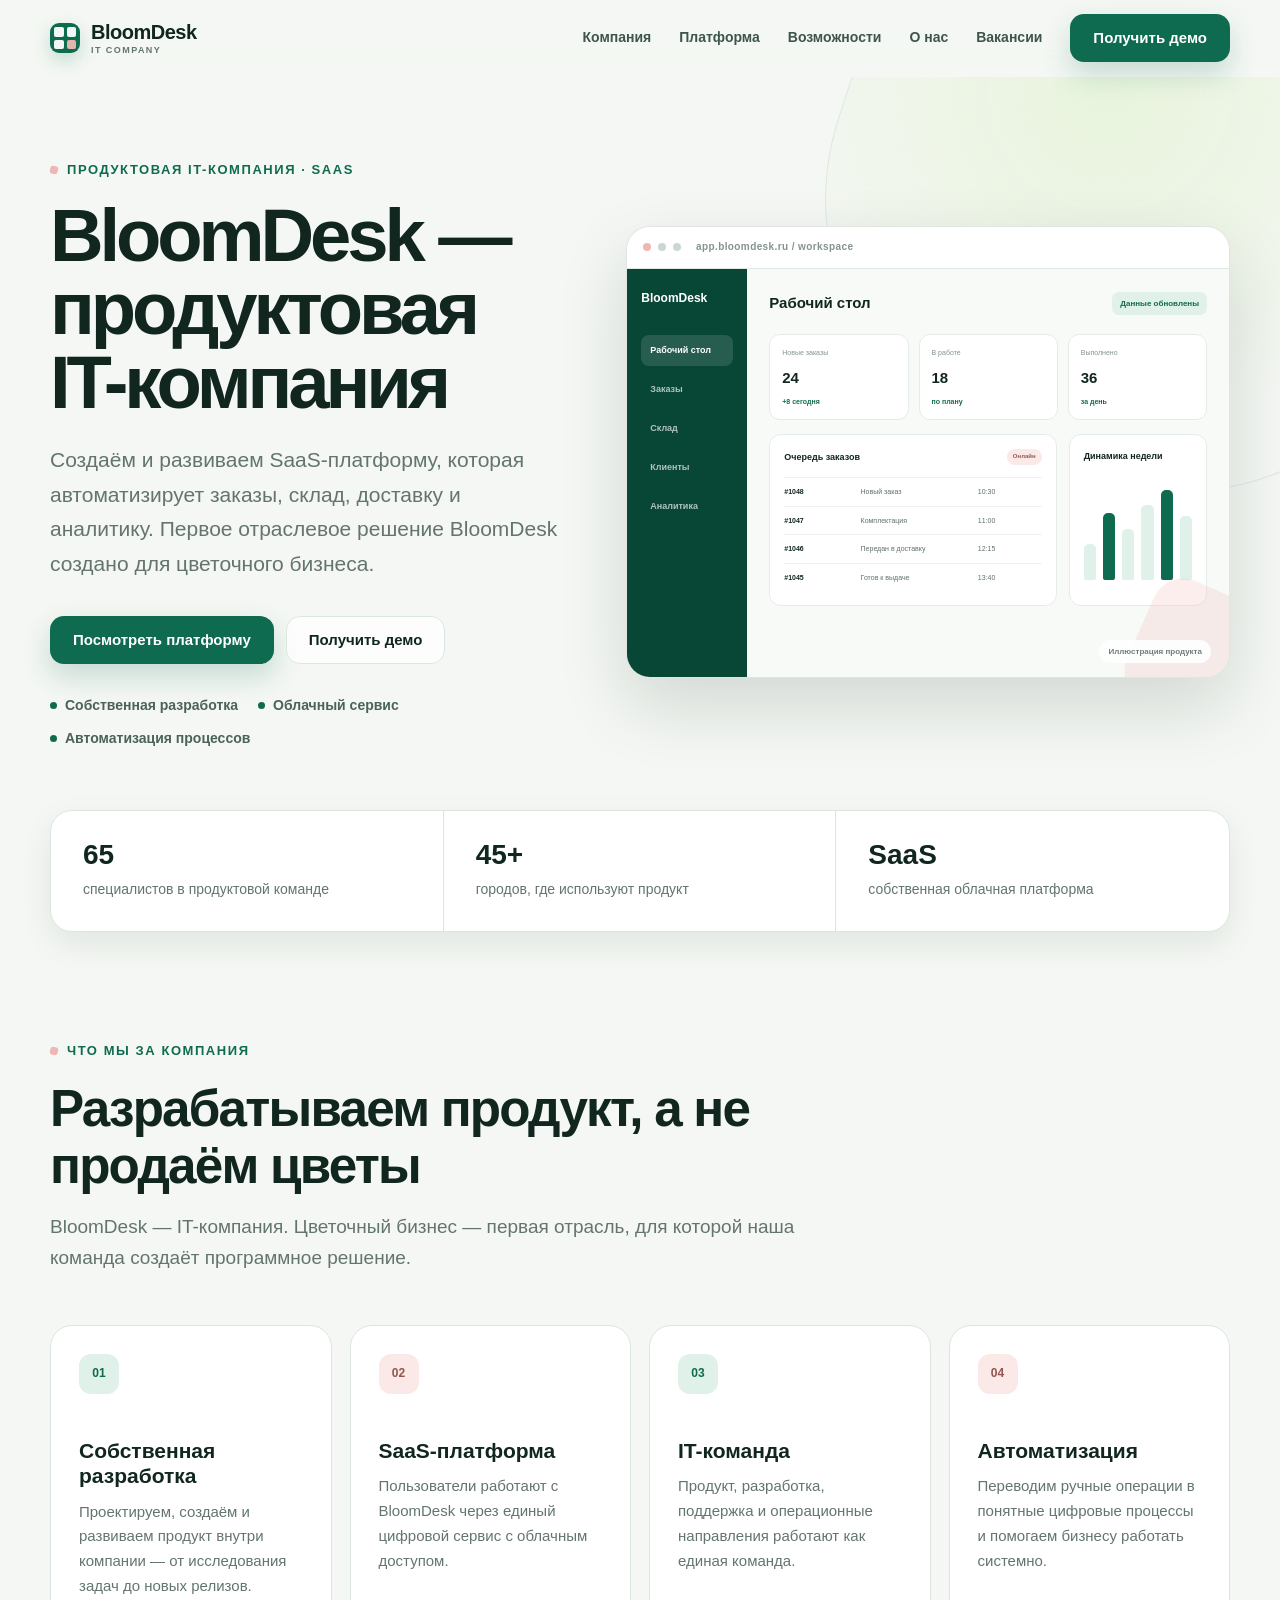
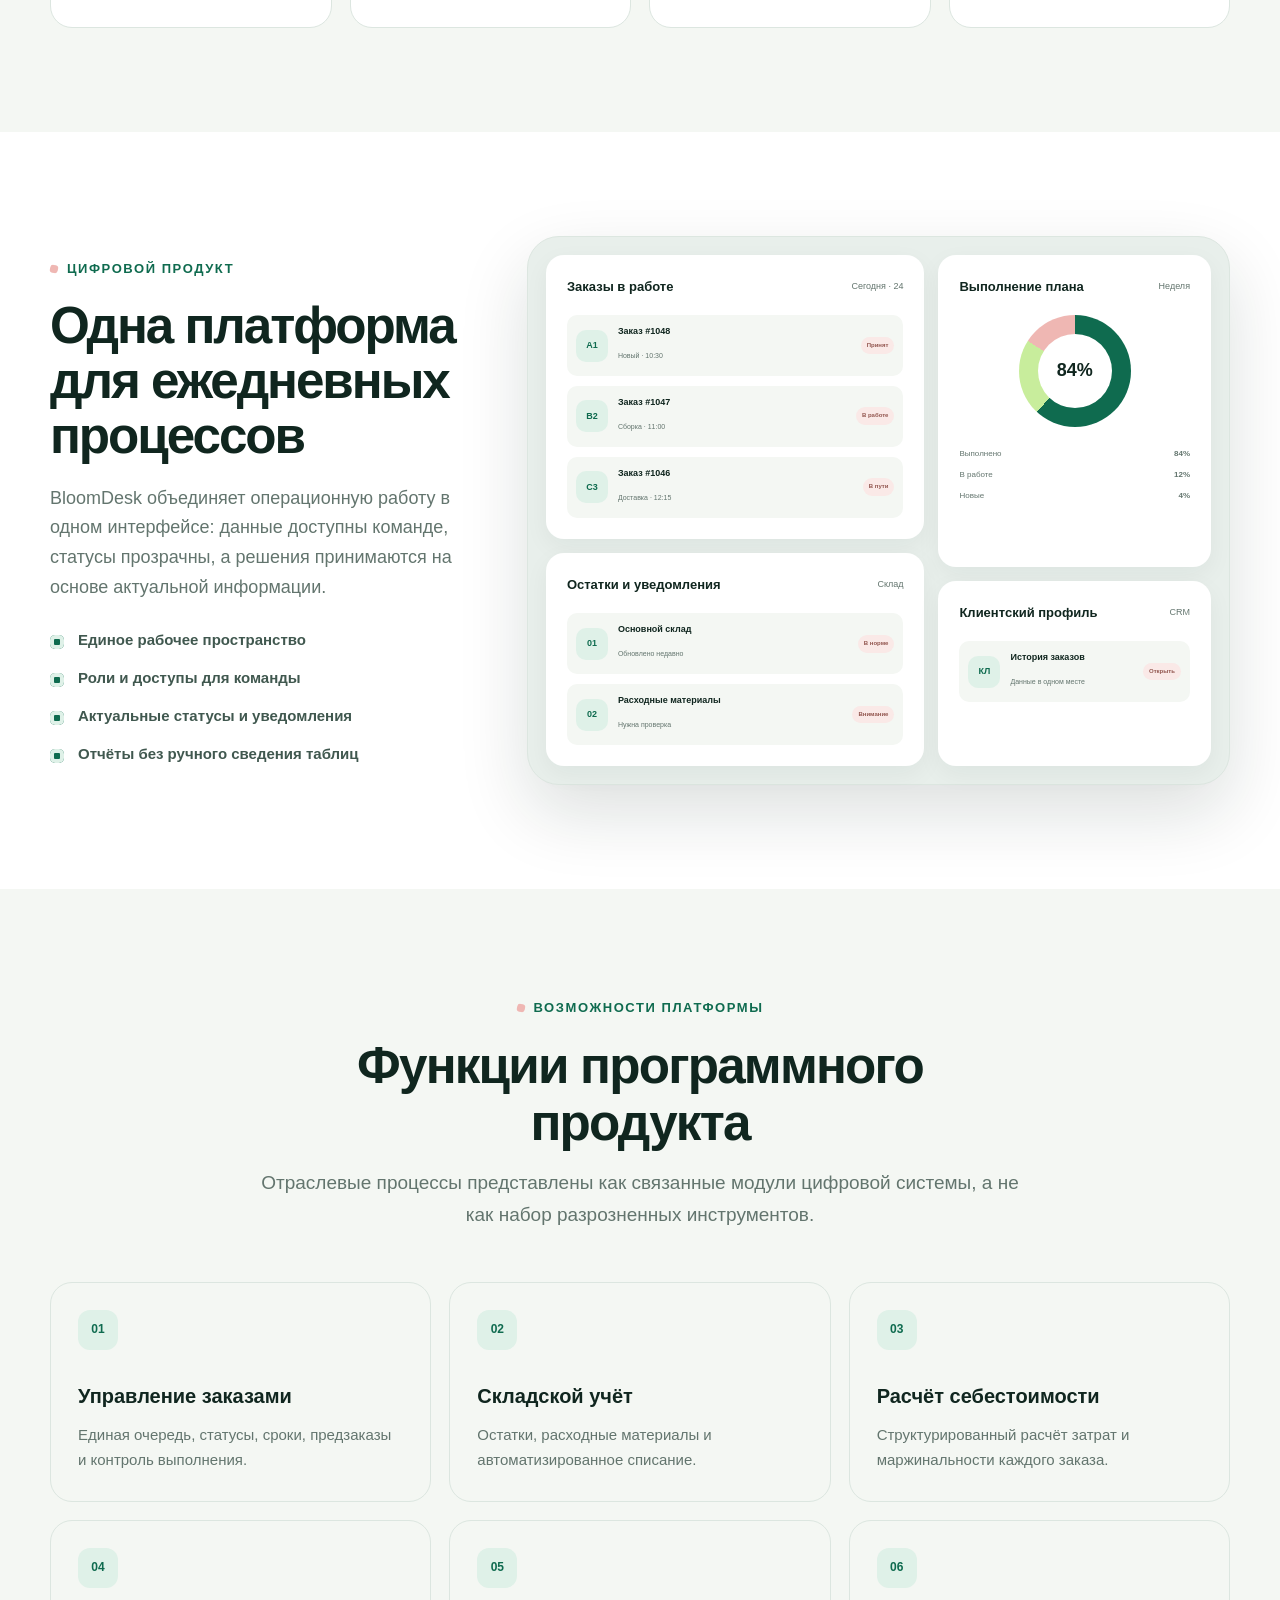
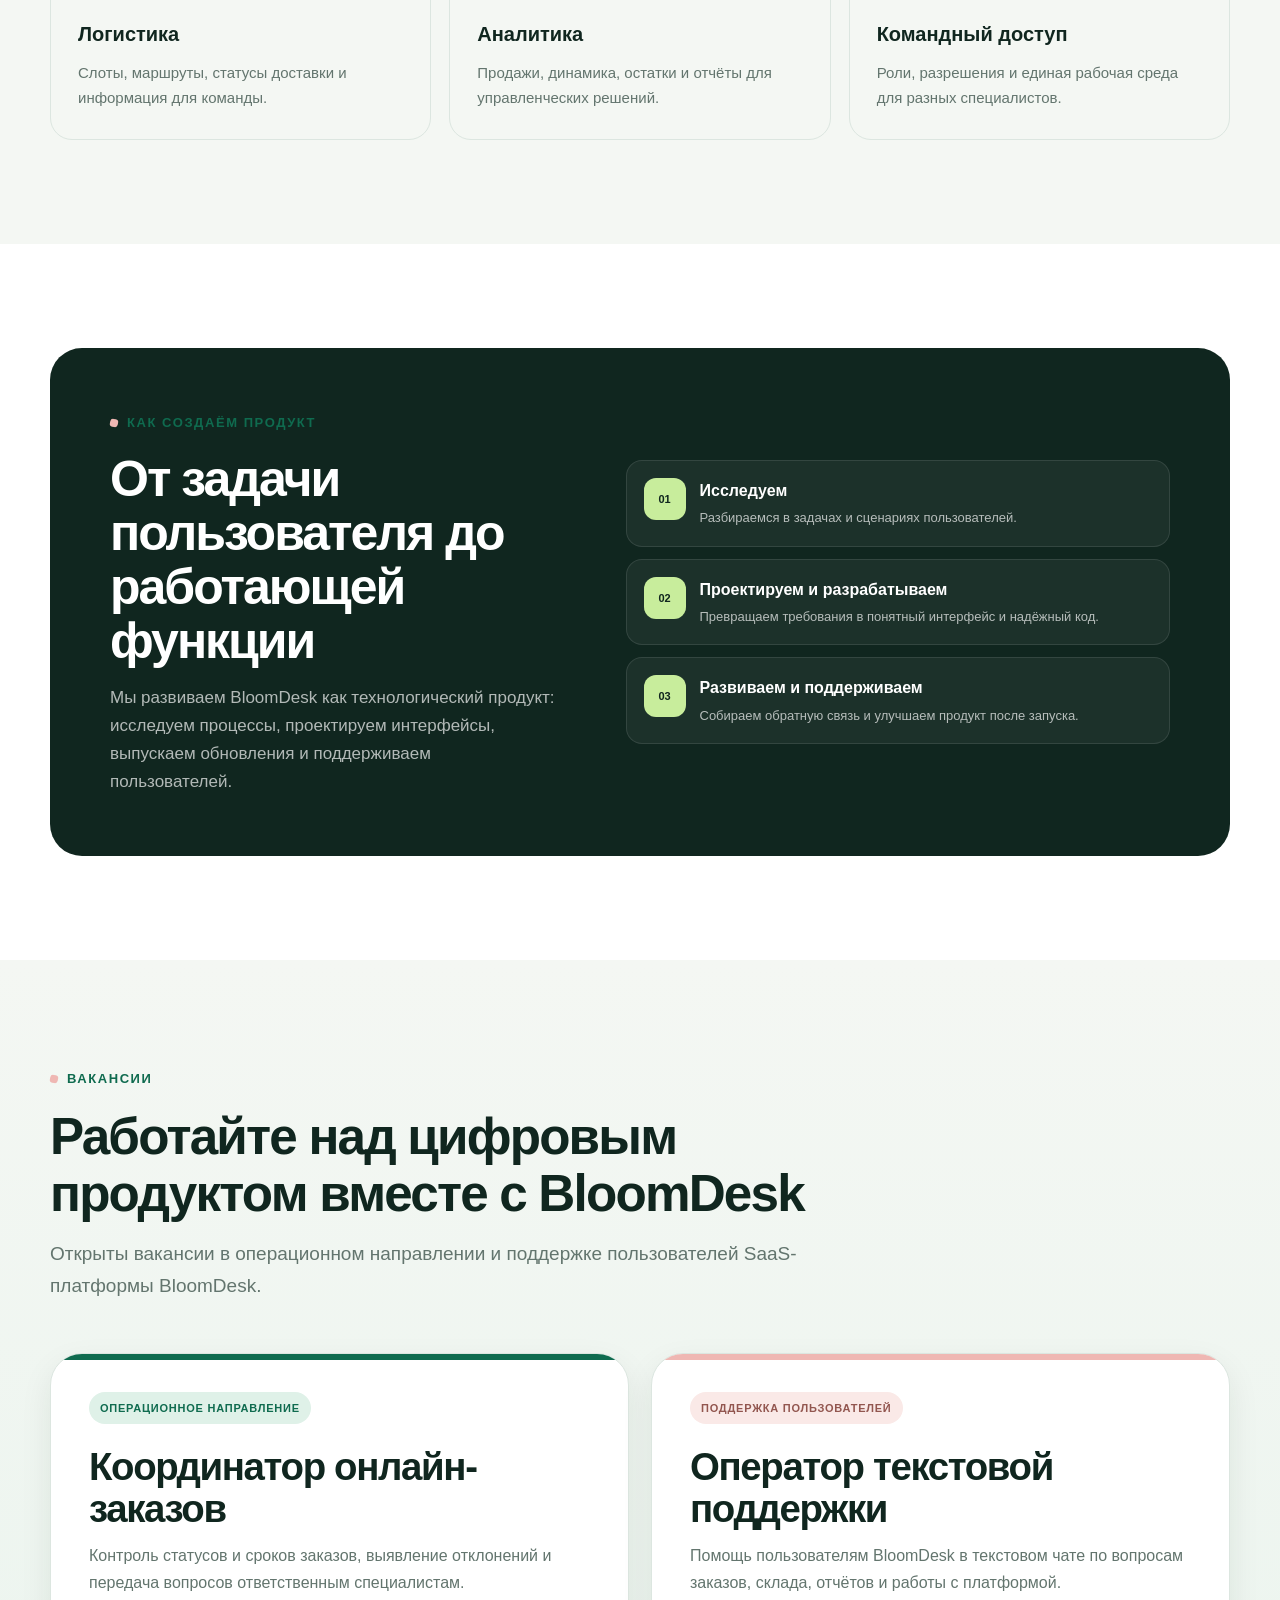
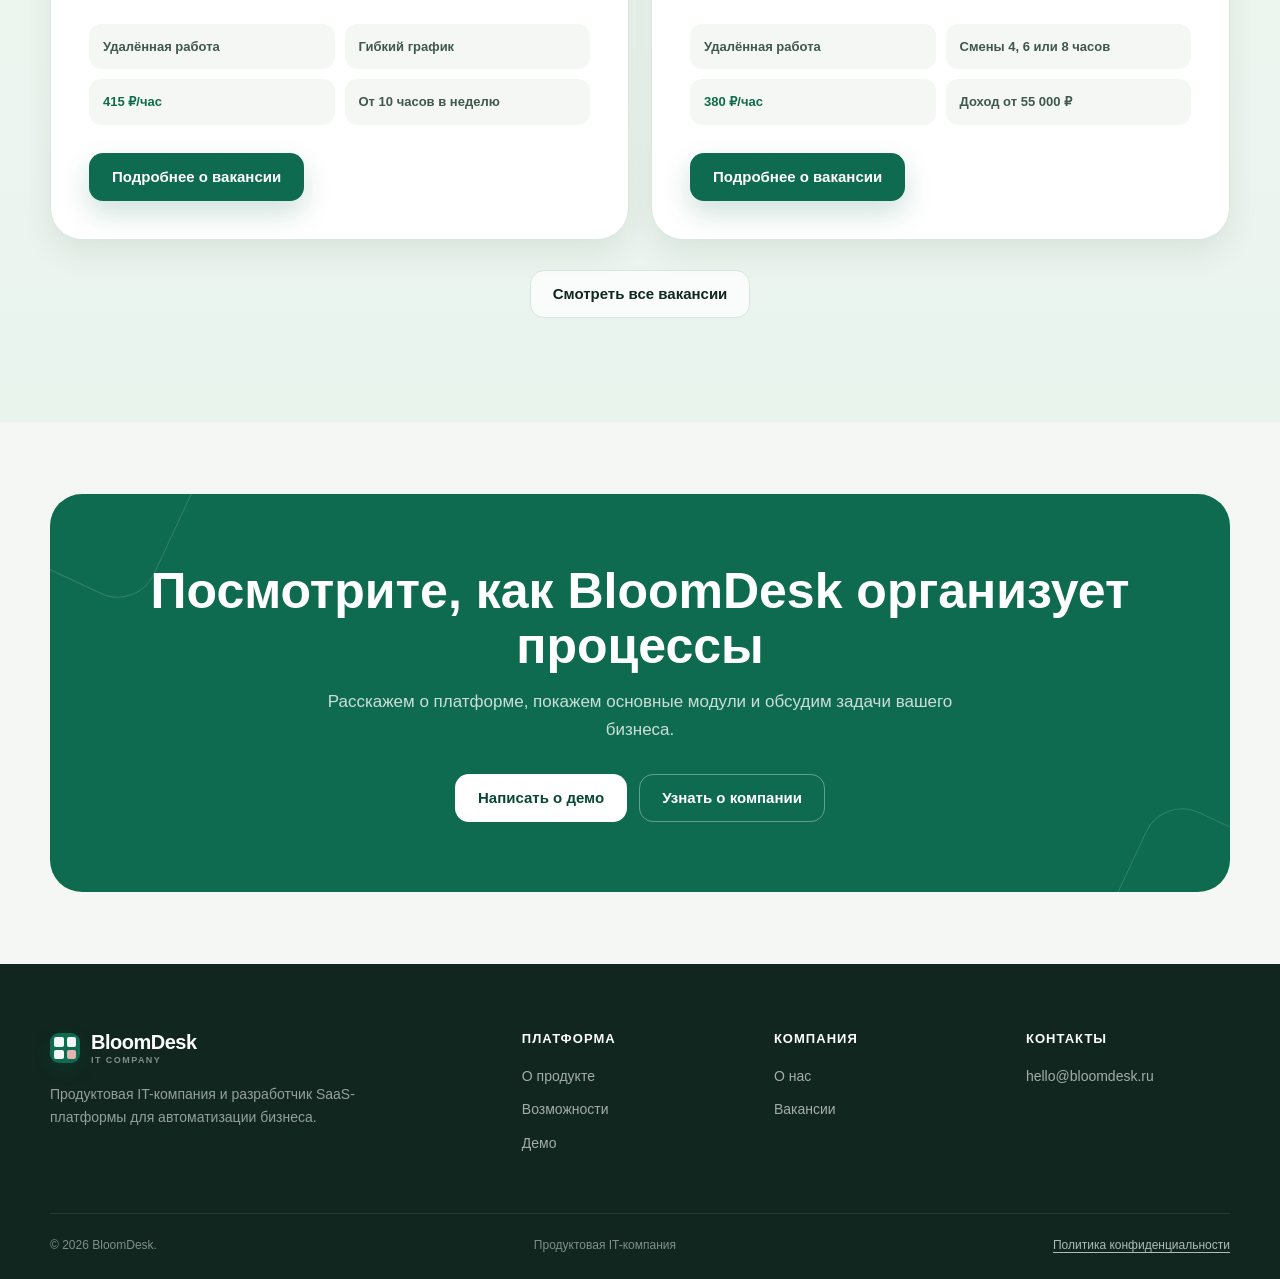
==== commit 32209da8: "Update candidate data policy and remove LLC name" ====
--- a/index.html
+++ b/index.html
@@ -13,9 +13,9 @@
   <meta property="og:image" content="https://bloomdesk.ru/og-image.png">
   <meta name="twitter:card" content="summary_large_image">
   <link rel="canonical" href="https://bloomdesk.ru/">
-  <link rel="icon" type="image/png" href="favicon.png?v=20260924">
-  <link rel="stylesheet" href="styles.css?v=20260924">
-  <script src="script.js?v=20260924" defer></script>
+  <link rel="icon" type="image/png" href="favicon.png?v=20260924b">
+  <link rel="stylesheet" href="styles.css?v=20260924b">
+  <script src="script.js?v=20260924b" defer></script>
   <title>BloomDesk — продуктовая IT-компания и разработчик SaaS-платформы</title>
 </head>
 <body>
@@ -285,7 +285,7 @@
         <div class="footer-column"><h2>Компания</h2><a href="about.html">О нас</a><a href="careers.html">Вакансии</a></div>
         <div class="footer-column"><h2>Контакты</h2><a href="mailto:hello@bloomdesk.ru">hello@bloomdesk.ru</a></div>
       </div>
-      <div class="footer-bottom"><span>© <span data-year>2026</span> BloomDesk. ООО «БлумДеск».</span><span>Продуктовая IT-компания</span><a href="privacy.html">Политика конфиденциальности</a></div>
+      <div class="footer-bottom"><span>© <span data-year>2026</span> BloomDesk.</span><span>Продуктовая IT-компания</span><a href="privacy.html">Политика конфиденциальности</a></div>
     </div>
   </footer>
 </body>
--- a/styles.css
+++ b/styles.css
@@ -1315,6 +1315,13 @@
   line-height: 1.65;
 }
 
+.job-context a {
+  color: var(--primary);
+  font-weight: 750;
+  text-decoration: underline;
+  text-underline-offset: 3px;
+}
+
 .conditions-grid {
   display: grid;
   grid-template-columns: repeat(4, 1fr);
@@ -2261,6 +2268,13 @@
   font-size: 14px;
 }
 
+.transparency-note a {
+  color: #fff;
+  font-weight: 750;
+  text-decoration: underline;
+  text-underline-offset: 3px;
+}
+
 .application-panel--orders {
   background: var(--ink);
 }
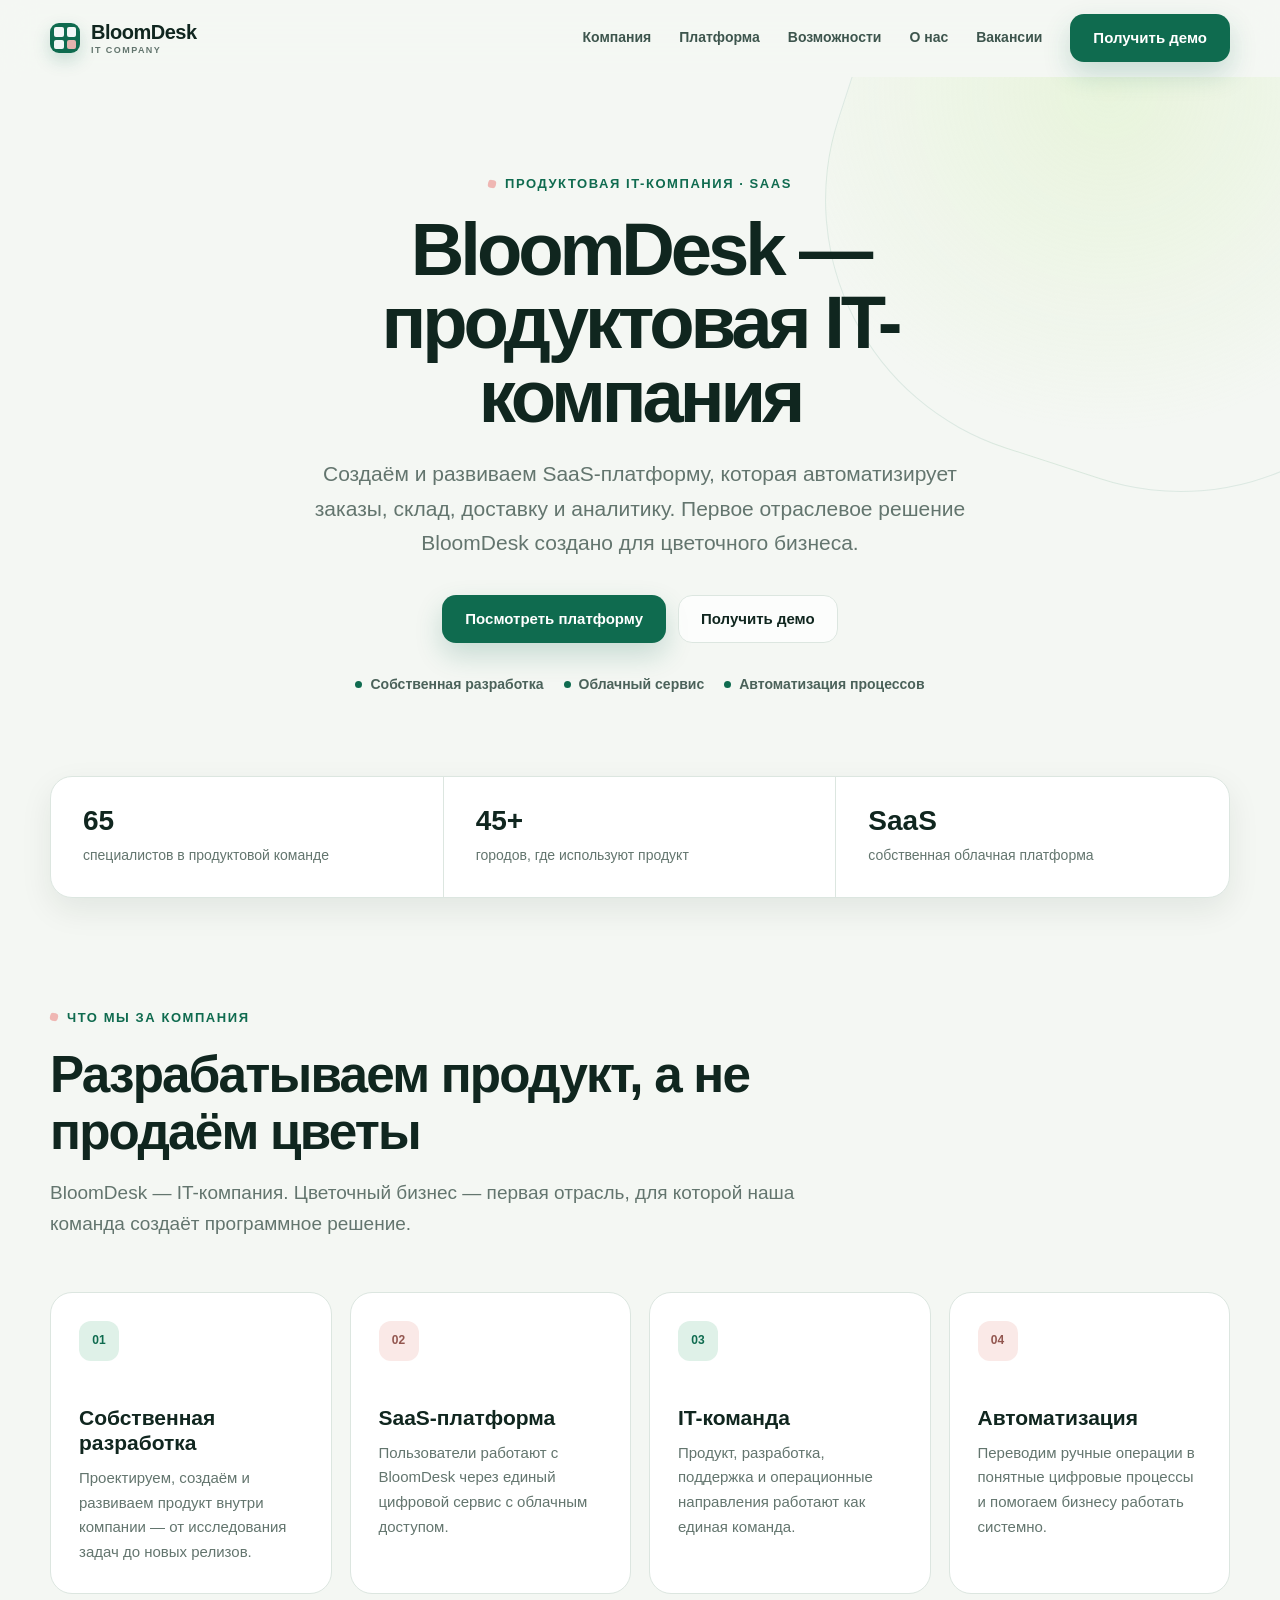
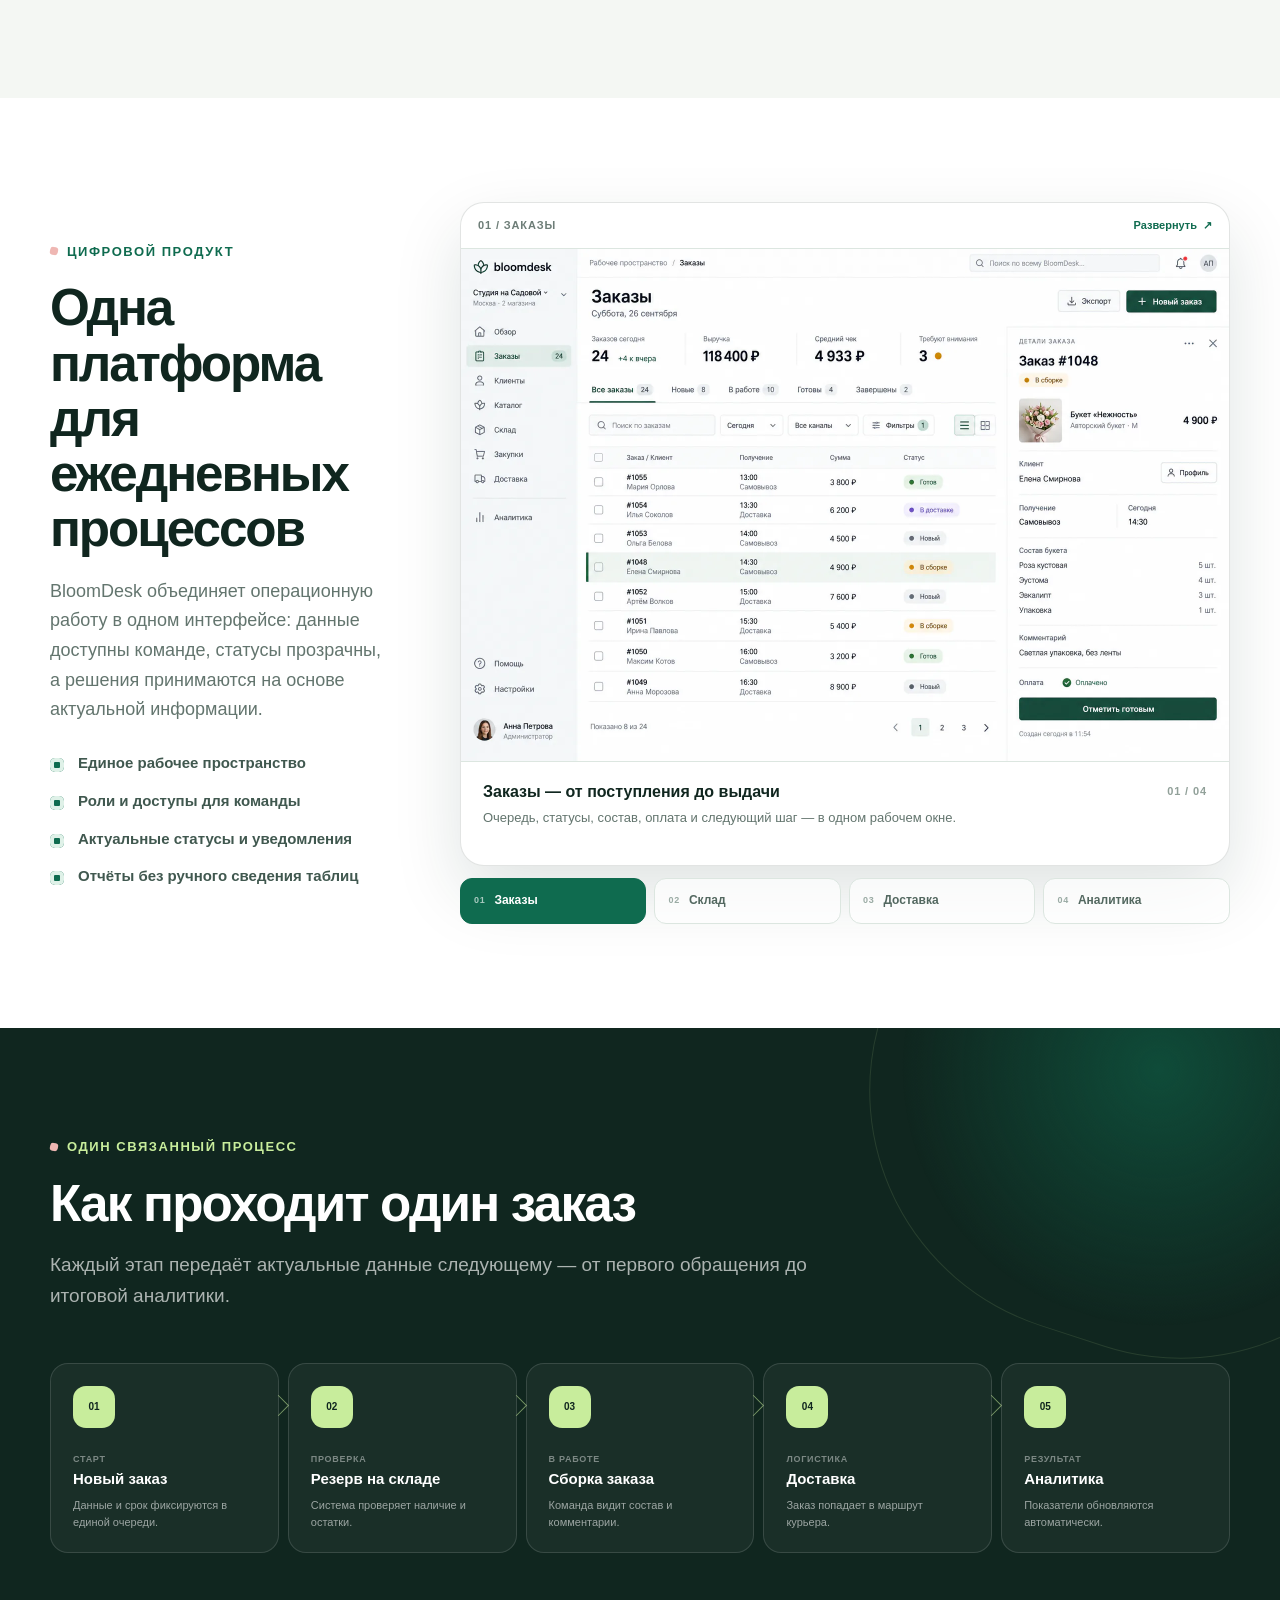
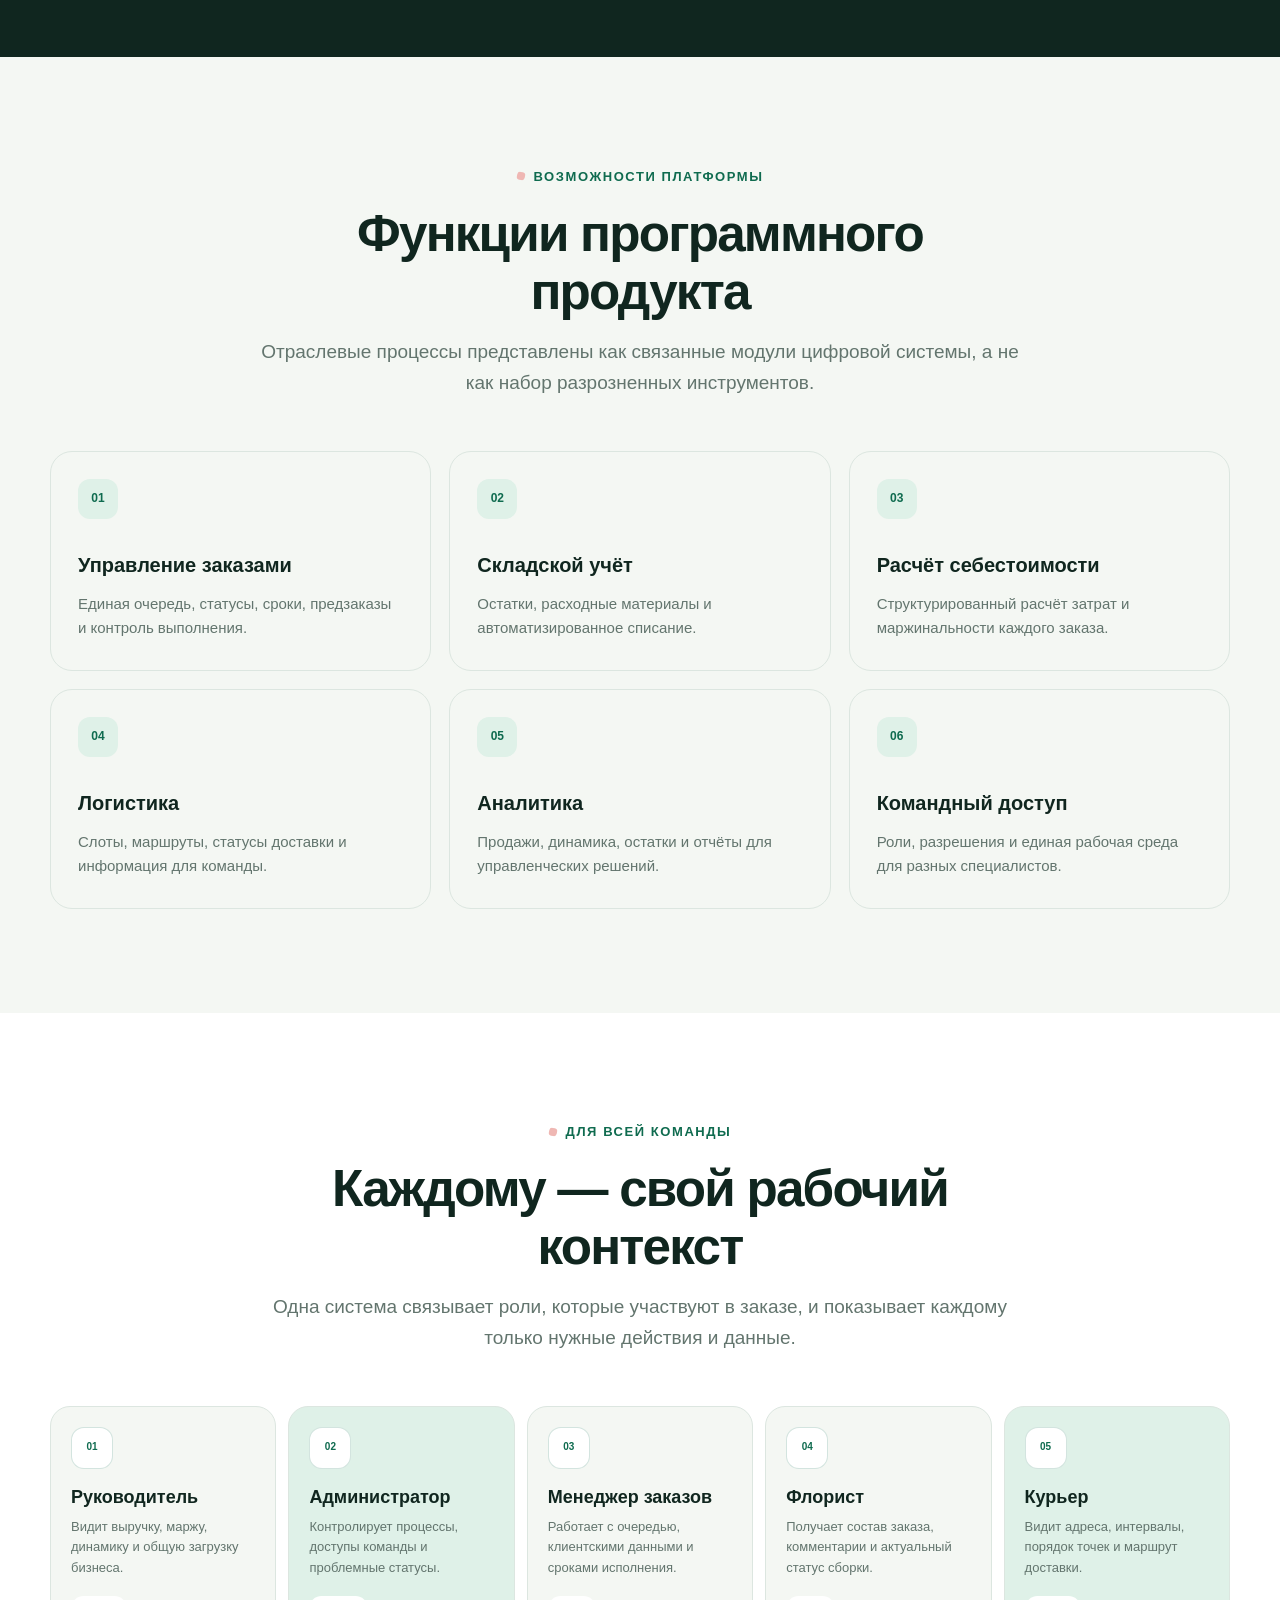
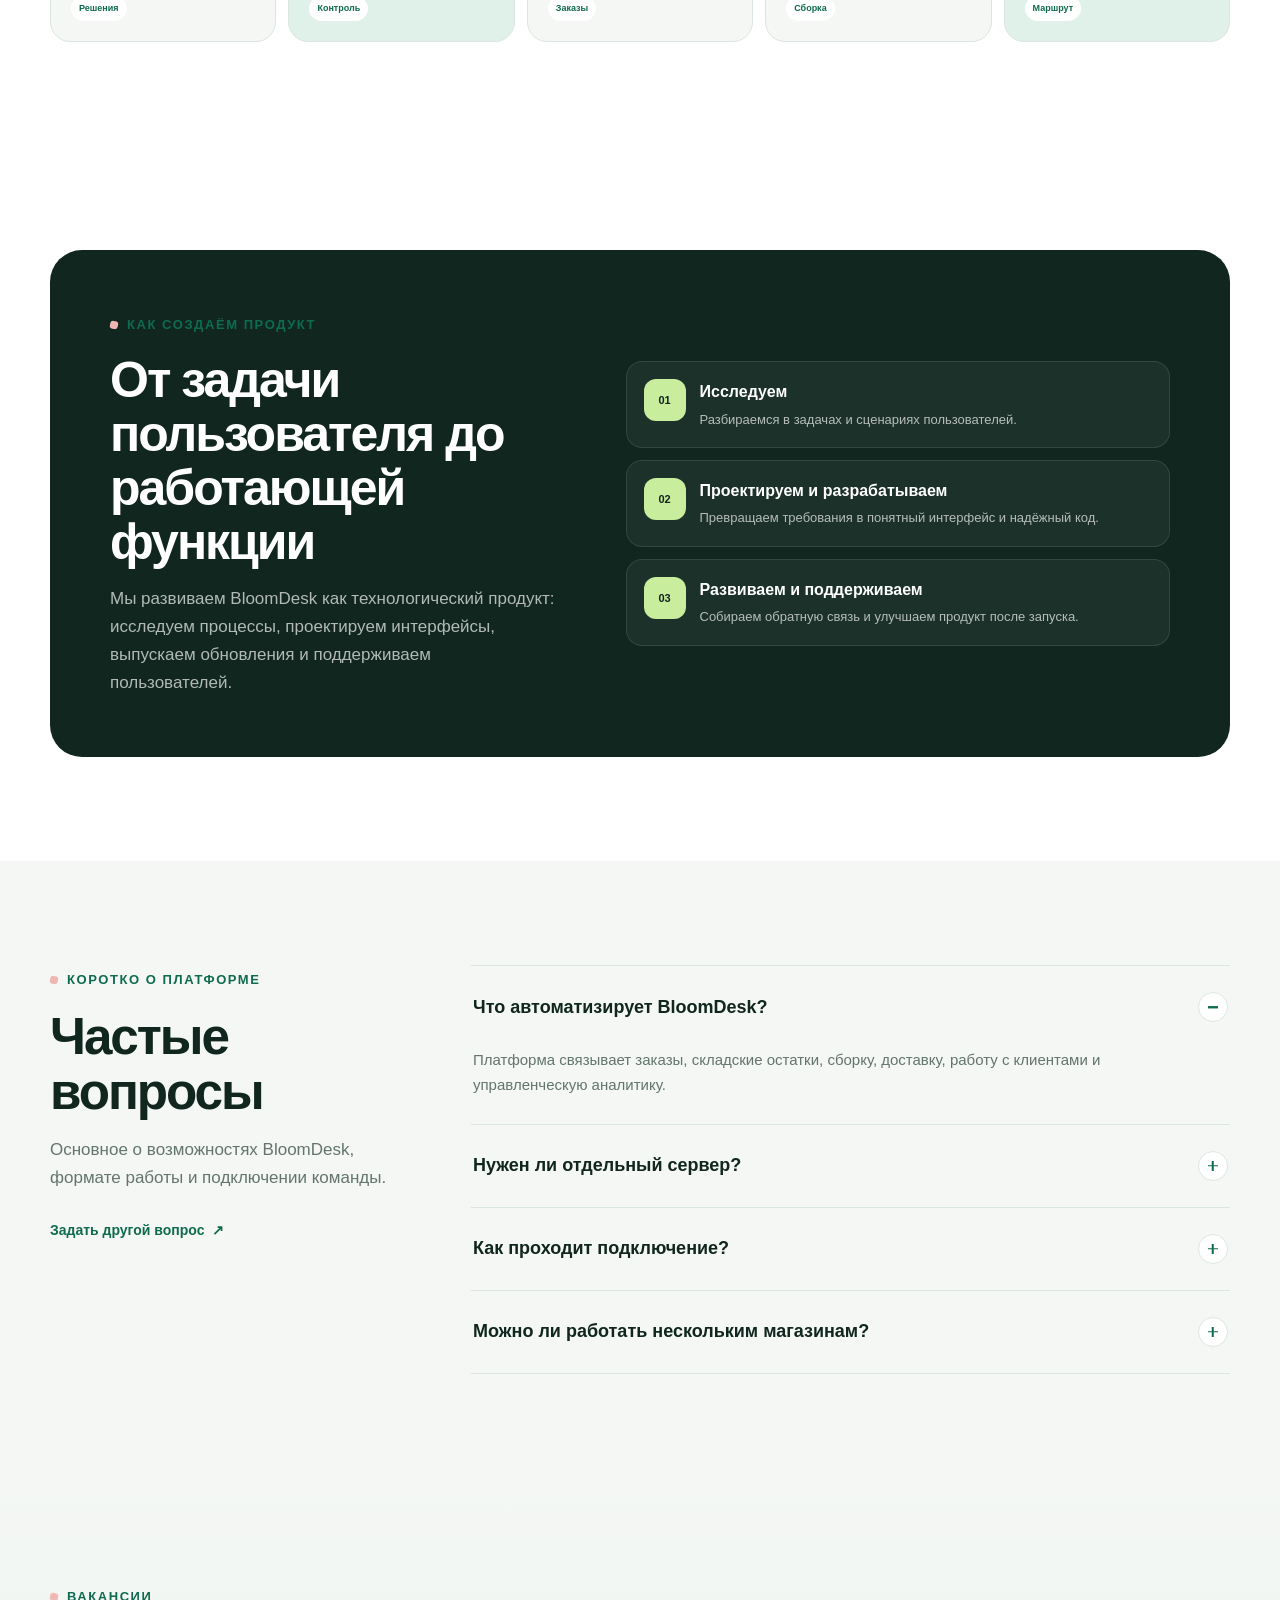
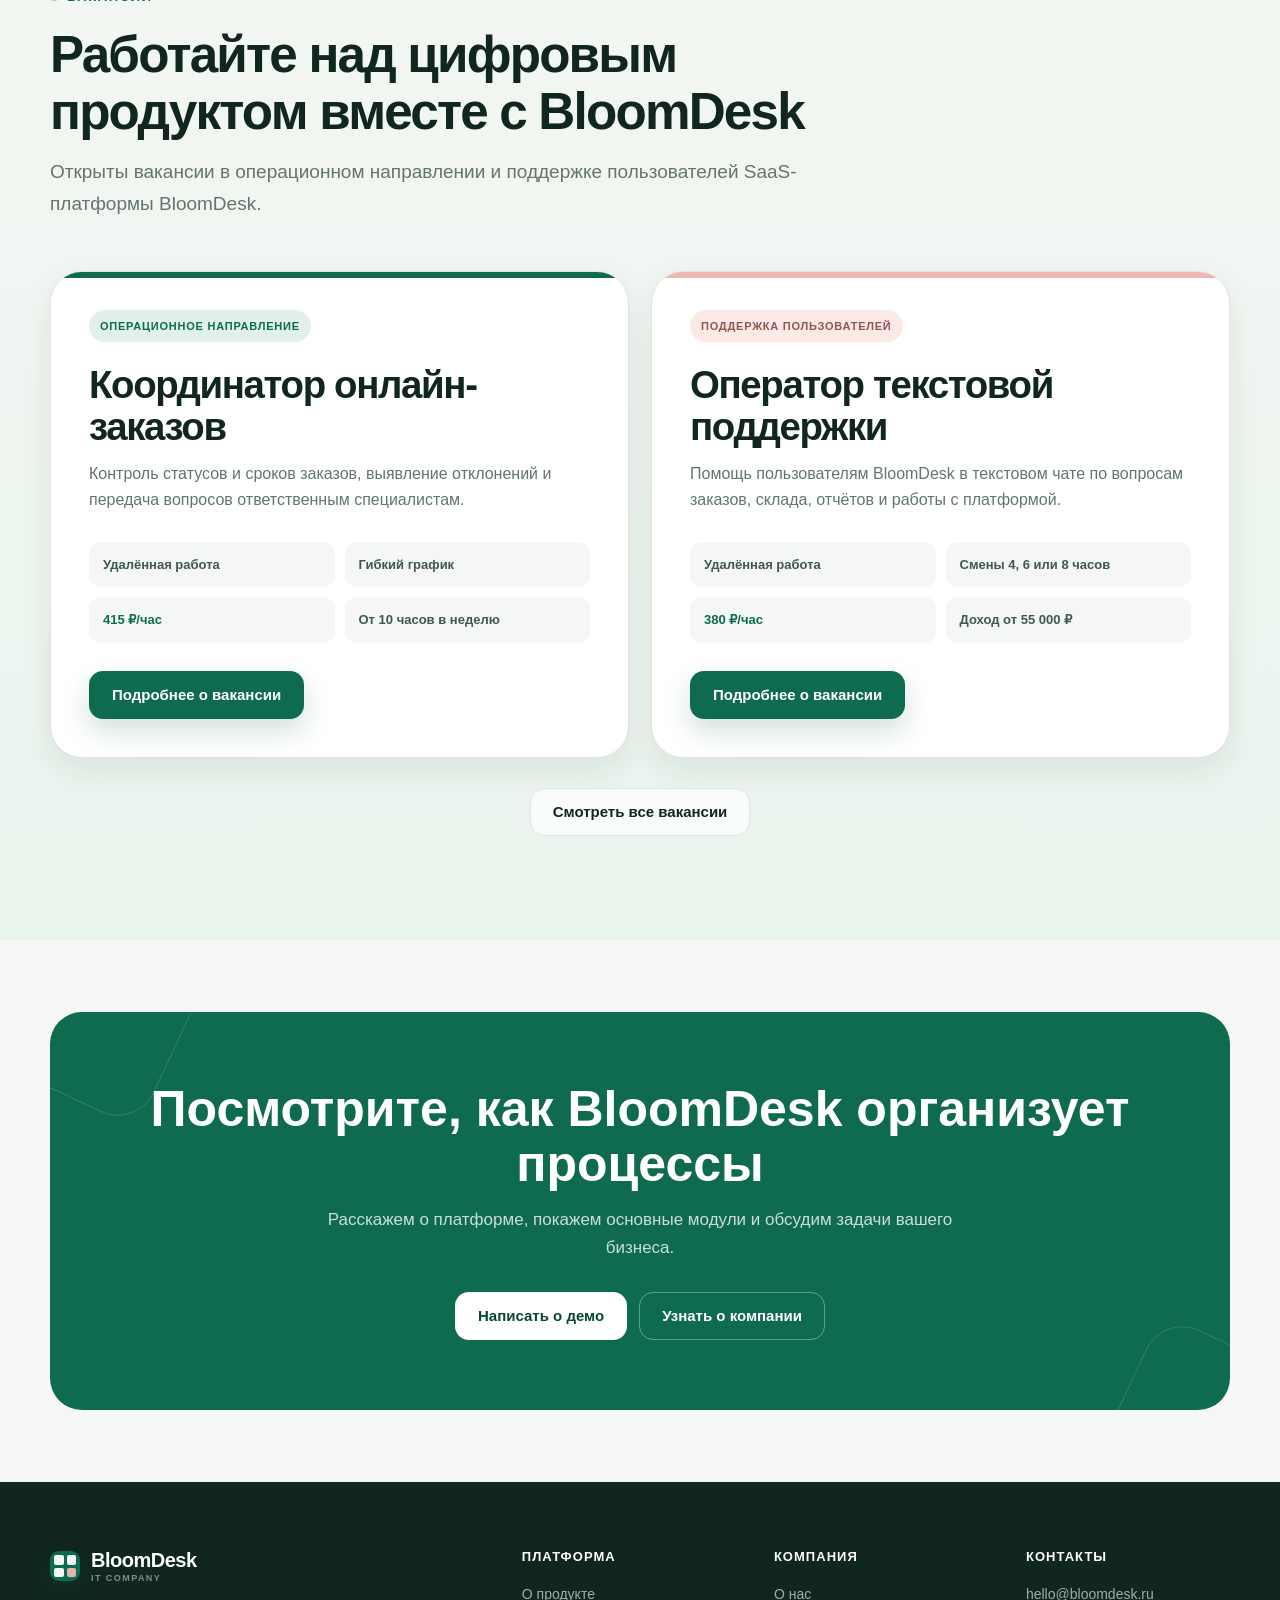
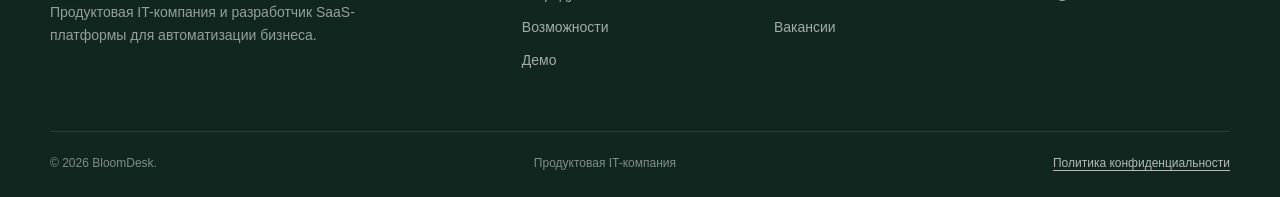
==== commit 18d4c241: "Show product interface on the main page" ====
--- a/index.html
+++ b/index.html
@@ -13,9 +13,9 @@
   <meta property="og:image" content="https://bloomdesk.ru/og-image.png">
   <meta name="twitter:card" content="summary_large_image">
   <link rel="canonical" href="https://bloomdesk.ru/">
-  <link rel="icon" type="image/png" href="favicon.png?v=20260924b">
-  <link rel="stylesheet" href="styles.css?v=20260924b">
-  <script src="script.js?v=20260924b" defer></script>
+  <link rel="icon" type="image/png" href="favicon.png?v=20260928a">
+  <link rel="stylesheet" href="styles.css?v=20260928a">
+  <script src="script.js?v=20260928a" defer></script>
   <title>BloomDesk — продуктовая IT-компания и разработчик SaaS-платформы</title>
 </head>
 <body>
@@ -51,7 +51,7 @@
   </nav>
 
   <main id="main">
-    <section class="hero">
+    <section class="hero hero--simple">
       <div class="container hero-grid">
         <div class="hero-copy reveal">
           <div class="eyebrow">Продуктовая IT-компания · SaaS</div>
@@ -68,41 +68,6 @@
           </div>
         </div>
 
-        <div class="product-window reveal reveal--delay" aria-label="Иллюстрация интерфейса SaaS-платформы BloomDesk">
-          <div class="window-bar"><span></span><span></span><span></span><div class="window-address">app.bloomdesk.ru / workspace</div></div>
-          <div class="app-shell">
-            <aside class="app-sidebar" aria-hidden="true">
-              <div class="app-brand">BloomDesk</div>
-              <div class="app-nav-item is-active">Рабочий стол</div>
-              <div class="app-nav-item">Заказы</div>
-              <div class="app-nav-item">Склад</div>
-              <div class="app-nav-item">Клиенты</div>
-              <div class="app-nav-item">Аналитика</div>
-            </aside>
-            <div class="app-main" aria-hidden="true">
-              <div class="app-heading"><strong>Рабочий стол</strong><span>Данные обновлены</span></div>
-              <div class="metric-grid">
-                <div class="metric-card"><small>Новые заказы</small><b>24</b><em>+8 сегодня</em></div>
-                <div class="metric-card"><small>В работе</small><b>18</b><em>по плану</em></div>
-                <div class="metric-card"><small>Выполнено</small><b>36</b><em>за день</em></div>
-              </div>
-              <div class="dashboard-grid">
-                <div class="ui-panel">
-                  <div class="ui-panel-title">Очередь заказов <span class="ui-status">Онлайн</span></div>
-                  <div class="order-row"><strong>#1048</strong><span>Новый заказ</span><span>10:30</span></div>
-                  <div class="order-row"><strong>#1047</strong><span>Комплектация</span><span>11:00</span></div>
-                  <div class="order-row"><strong>#1046</strong><span>Передан в доставку</span><span>12:15</span></div>
-                  <div class="order-row"><strong>#1045</strong><span>Готов к выдаче</span><span>13:40</span></div>
-                </div>
-                <div class="ui-panel">
-                  <div class="ui-panel-title">Динамика недели</div>
-                  <div class="bar-chart"><i style="height:38%"></i><i style="height:72%"></i><i style="height:54%"></i><i style="height:80%"></i><i style="height:96%"></i><i style="height:68%"></i></div>
-                </div>
-              </div>
-            </div>
-          </div>
-          <span class="mockup-caption">Иллюстрация продукта</span>
-        </div>
       </div>
     </section>
 
@@ -145,38 +110,47 @@
             <li>Отчёты без ручного сведения таблиц</li>
           </ul>
         </div>
-        <div class="workspace-preview" aria-label="Пример модулей интерфейса платформы">
-          <div class="preview-column">
-            <div class="preview-card">
-              <header><strong>Заказы в работе</strong><span>Сегодня · 24</span></header>
-              <ul class="preview-list">
-                <li><span class="preview-avatar">A1</span><span><b>Заказ #1048</b><small>Новый · 10:30</small></span><em>Принят</em></li>
-                <li><span class="preview-avatar">B2</span><span><b>Заказ #1047</b><small>Сборка · 11:00</small></span><em>В работе</em></li>
-                <li><span class="preview-avatar">C3</span><span><b>Заказ #1046</b><small>Доставка · 12:15</small></span><em>В пути</em></li>
-              </ul>
+        <div class="product-gallery" data-product-gallery>
+          <div class="product-gallery-frame">
+            <div class="product-gallery-toolbar">
+              <span data-product-label>01 / Заказы</span>
+              <button type="button" data-product-zoom aria-label="Развернуть изображение интерфейса">Развернуть <span aria-hidden="true">↗</span></button>
             </div>
-            <div class="preview-card">
-              <header><strong>Остатки и уведомления</strong><span>Склад</span></header>
-              <ul class="preview-list">
-                <li><span class="preview-avatar">01</span><span><b>Основной склад</b><small>Обновлено недавно</small></span><em>В норме</em></li>
-                <li><span class="preview-avatar">02</span><span><b>Расходные материалы</b><small>Нужна проверка</small></span><em>Внимание</em></li>
-              </ul>
+            <button class="product-gallery-media" type="button" data-product-zoom aria-label="Открыть интерфейс заказов крупно">
+              <img src="product-orders.webp" alt="Интерфейс BloomDesk: управление заказами" width="1536" height="1024" loading="lazy" data-product-image>
+            </button>
+            <div class="product-gallery-caption">
+              <div>
+                <strong data-product-title>Заказы — от поступления до выдачи</strong>
+                <p data-product-description>Очередь, статусы, состав, оплата и следующий шаг — в одном рабочем окне.</p>
+              </div>
+              <span data-product-counter>01 / 04</span>
             </div>
           </div>
-          <div class="preview-column">
-            <div class="preview-card">
-              <header><strong>Выполнение плана</strong><span>Неделя</span></header>
-              <div class="donut" aria-hidden="true"></div>
-              <div class="mini-legend"><span>Выполнено <b>84%</b></span><span>В работе <b>12%</b></span><span>Новые <b>4%</b></span></div>
-            </div>
-            <div class="preview-card">
-              <header><strong>Клиентский профиль</strong><span>CRM</span></header>
-              <ul class="preview-list">
-                <li><span class="preview-avatar">КЛ</span><span><b>История заказов</b><small>Данные в одном месте</small></span><em>Открыть</em></li>
-              </ul>
-            </div>
-          </div>
-        </div>
+          <div class="product-gallery-tabs" role="tablist" aria-label="Экраны продукта BloomDesk">
+            <button class="is-active" type="button" role="tab" aria-selected="true" tabindex="0" data-product-tab data-image="product-orders.webp" data-label="01 / Заказы" data-title="Заказы — от поступления до выдачи" data-description="Очередь, статусы, состав, оплата и следующий шаг — в одном рабочем окне." data-alt="Интерфейс BloomDesk: управление заказами" data-counter="01 / 04"><span>01</span>Заказы</button>
+            <button type="button" role="tab" aria-selected="false" tabindex="-1" data-product-tab data-image="product-stock.webp" data-label="02 / Склад" data-title="Остатки без ручных таблиц" data-description="Партии, резервы, закупочные цены и предупреждения о минимальном остатке всегда под рукой." data-alt="Интерфейс BloomDesk: складской учёт" data-counter="02 / 04"><span>02</span>Склад</button>
+            <button type="button" role="tab" aria-selected="false" tabindex="-1" data-product-tab data-image="product-delivery.webp" data-label="03 / Доставка" data-title="Маршруты и статусы доставки" data-description="Курьеры, адреса и порядок остановок собраны на наглядной карте текущего дня." data-alt="Интерфейс BloomDesk: управление доставкой" data-counter="03 / 04"><span>03</span>Доставка</button>
+            <button type="button" role="tab" aria-selected="false" tabindex="-1" data-product-tab data-image="product-analytics.webp" data-label="04 / Аналитика" data-title="Показатели бизнеса в реальном времени" data-description="Выручка, прибыль, маржа и каналы продаж доступны без ручного сведения отчётов." data-alt="Интерфейс BloomDesk: аналитика бизнеса" data-counter="04 / 04"><span>04</span>Аналитика</button>
+          </div>
+        </div>
+      </div>
+    </section>
+
+    <section class="section journey-section" id="workflow">
+      <div class="container">
+        <div class="section-heading journey-heading scroll-reveal">
+          <div class="eyebrow">Один связанный процесс</div>
+          <h2>Как проходит один заказ</h2>
+          <p>Каждый этап передаёт актуальные данные следующему — от первого обращения до итоговой аналитики.</p>
+        </div>
+        <ol class="journey-flow" aria-label="Этапы прохождения заказа">
+          <li class="scroll-reveal"><span>01</span><small>Старт</small><strong>Новый заказ</strong><p>Данные и срок фиксируются в единой очереди.</p></li>
+          <li class="scroll-reveal"><span>02</span><small>Проверка</small><strong>Резерв на складе</strong><p>Система проверяет наличие и остатки.</p></li>
+          <li class="scroll-reveal"><span>03</span><small>В работе</small><strong>Сборка заказа</strong><p>Команда видит состав и комментарии.</p></li>
+          <li class="scroll-reveal"><span>04</span><small>Логистика</small><strong>Доставка</strong><p>Заказ попадает в маршрут курьера.</p></li>
+          <li class="scroll-reveal"><span>05</span><small>Результат</small><strong>Аналитика</strong><p>Показатели обновляются автоматически.</p></li>
+        </ol>
       </div>
     </section>
 
@@ -198,6 +172,23 @@
       </div>
     </section>
 
+    <section class="section section--surface audience-section" id="users">
+      <div class="container">
+        <div class="section-heading section-heading--center scroll-reveal">
+          <div class="eyebrow">Для всей команды</div>
+          <h2>Каждому — свой рабочий контекст</h2>
+          <p>Одна система связывает роли, которые участвуют в заказе, и показывает каждому только нужные действия и данные.</p>
+        </div>
+        <div class="role-grid">
+          <article class="role-card scroll-reveal"><span class="role-card-index">01</span><div><h3>Руководитель</h3><p>Видит выручку, маржу, динамику и общую загрузку бизнеса.</p></div><small>Решения</small></article>
+          <article class="role-card scroll-reveal"><span class="role-card-index">02</span><div><h3>Администратор</h3><p>Контролирует процессы, доступы команды и проблемные статусы.</p></div><small>Контроль</small></article>
+          <article class="role-card scroll-reveal"><span class="role-card-index">03</span><div><h3>Менеджер заказов</h3><p>Работает с очередью, клиентскими данными и сроками исполнения.</p></div><small>Заказы</small></article>
+          <article class="role-card scroll-reveal"><span class="role-card-index">04</span><div><h3>Флорист</h3><p>Получает состав заказа, комментарии и актуальный статус сборки.</p></div><small>Сборка</small></article>
+          <article class="role-card scroll-reveal"><span class="role-card-index">05</span><div><h3>Курьер</h3><p>Видит адреса, интервалы, порядок точек и маршрут доставки.</p></div><small>Маршрут</small></article>
+        </div>
+      </div>
+    </section>
+
     <section class="section section--surface">
       <div class="container">
         <div class="process-band">
@@ -211,6 +202,23 @@
             <article class="process-item"><span>02</span><div><h3>Проектируем и разрабатываем</h3><p>Превращаем требования в понятный интерфейс и надёжный код.</p></div></article>
             <article class="process-item"><span>03</span><div><h3>Развиваем и поддерживаем</h3><p>Собираем обратную связь и улучшаем продукт после запуска.</p></div></article>
           </div>
+        </div>
+      </div>
+    </section>
+
+    <section class="section faq-section" id="faq">
+      <div class="container faq-layout">
+        <div class="faq-intro scroll-reveal">
+          <div class="eyebrow">Коротко о платформе</div>
+          <h2>Частые вопросы</h2>
+          <p>Основное о возможностях BloomDesk, формате работы и подключении команды.</p>
+          <a class="text-link" href="mailto:hello@bloomdesk.ru?subject=Вопрос%20о%20BloomDesk">Задать другой вопрос <span aria-hidden="true">↗</span></a>
+        </div>
+        <div class="home-faq-list">
+          <details class="faq-item scroll-reveal" open><summary>Что автоматизирует BloomDesk?<span aria-hidden="true"></span></summary><p>Платформа связывает заказы, складские остатки, сборку, доставку, работу с клиентами и управленческую аналитику.</p></details>
+          <details class="faq-item scroll-reveal"><summary>Нужен ли отдельный сервер?<span aria-hidden="true"></span></summary><p>Нет. BloomDesk работает как облачный сервис: команда входит в рабочее пространство через браузер.</p></details>
+          <details class="faq-item scroll-reveal"><summary>Как проходит подключение?<span aria-hidden="true"></span></summary><p>Сначала мы показываем платформу и уточняем процессы бизнеса, затем настраиваем рабочее пространство, роли и доступы команды.</p></details>
+          <details class="faq-item scroll-reveal"><summary>Можно ли работать нескольким магазинам?<span aria-hidden="true"></span></summary><p>Да. В одном рабочем пространстве можно учитывать процессы нескольких магазинов и переключаться между ними.</p></details>
         </div>
       </div>
     </section>
@@ -271,6 +279,16 @@
     </section>
   </main>
 
+  <dialog class="product-lightbox" data-product-lightbox aria-labelledby="product-lightbox-title">
+    <div class="product-lightbox-inner">
+      <div class="product-lightbox-header">
+        <div><span data-lightbox-label>01 / Заказы</span><strong id="product-lightbox-title" data-lightbox-title>Заказы — от поступления до выдачи</strong></div>
+        <button type="button" data-lightbox-close aria-label="Закрыть изображение">×</button>
+      </div>
+      <img src="product-orders.webp" alt="Интерфейс BloomDesk: управление заказами" width="1536" height="1024" data-lightbox-image>
+    </div>
+  </dialog>
+
   <footer class="site-footer" id="footer">
     <div class="container">
       <div class="footer-grid">
--- a/styles.css
+++ b/styles.css
@@ -392,6 +392,29 @@
   gap: 62px;
 }
 
+.hero--simple {
+  padding: 92px 0 108px;
+}
+
+.hero--simple .hero-grid {
+  grid-template-columns: 1fr;
+  justify-items: center;
+}
+
+.hero--simple .hero-copy {
+  max-width: 980px;
+  text-align: center;
+}
+
+.hero--simple .hero-copy > p {
+  margin-inline: auto;
+}
+
+.hero--simple .hero-actions,
+.hero--simple .hero-points {
+  justify-content: center;
+}
+
 .hero-copy h1,
 .page-hero h1 {
   max-width: 760px;
@@ -463,6 +486,35 @@
   content: "";
   opacity: 0.24;
   transform: rotate(24deg);
+}
+
+.product-window--real {
+  isolation: isolate;
+  background: #fff;
+  transform: rotate(0.65deg);
+}
+
+.product-window--real::after {
+  display: none;
+}
+
+.hero-product-media {
+  display: block;
+  overflow: hidden;
+  background: #eef3f0;
+}
+
+.hero-product-image {
+  display: block;
+  width: 100%;
+  height: auto;
+  aspect-ratio: 3 / 2;
+  object-fit: cover;
+  transition: transform 450ms ease;
+}
+
+.hero-product-media:hover .hero-product-image {
+  transform: scale(1.012);
 }
 
 .window-bar {
@@ -759,7 +811,7 @@
 
 .showcase {
   display: grid;
-  grid-template-columns: 0.74fr 1.26fr;
+  grid-template-columns: minmax(280px, 0.62fr) minmax(0, 1.38fr);
   align-items: center;
   gap: 64px;
 }
@@ -2654,6 +2706,1236 @@
   color: #fff;
 }
 
+.product-collage {
+  position: relative;
+  display: grid;
+  min-width: 0;
+  height: 440px;
+  grid-template-columns: minmax(0, 1.18fr) minmax(190px, 0.82fr);
+  grid-template-rows: repeat(2, minmax(0, 1fr));
+  gap: 12px;
+  padding: 12px;
+  border: 1px solid rgba(16, 38, 31, 0.1);
+  border-radius: 26px;
+  background: linear-gradient(145deg, rgba(223, 241, 232, 0.84), rgba(255, 255, 255, 0.78));
+  box-shadow: var(--shadow-lg);
+}
+
+.collage-glow {
+  position: absolute;
+  inset: 8% 7% 4% 3%;
+  border-radius: 50%;
+  background: radial-gradient(circle, rgba(15, 107, 79, 0.2), rgba(200, 237, 156, 0.11) 46%, transparent 72%);
+  filter: blur(24px);
+}
+
+.collage-panel {
+  position: relative;
+  overflow: hidden;
+  border: 1px solid rgba(16, 38, 31, 0.12);
+  border-radius: 20px;
+  background: #fff;
+  box-shadow: 0 24px 54px rgba(16, 38, 31, 0.16);
+  transition: transform 420ms ease, box-shadow 420ms ease;
+}
+
+.collage-panel:hover {
+  box-shadow: 0 30px 68px rgba(16, 38, 31, 0.2);
+}
+
+.collage-panel figcaption {
+  position: relative;
+  z-index: 2;
+  display: flex;
+  height: 42px;
+  align-items: center;
+  justify-content: space-between;
+  gap: 12px;
+  padding: 0 15px;
+  border-bottom: 1px solid var(--line);
+  background: rgba(255, 255, 255, 0.96);
+}
+
+.collage-panel figcaption span {
+  color: var(--ink);
+  font-size: 11px;
+  font-weight: 850;
+}
+
+.collage-panel figcaption small {
+  color: var(--muted);
+  font-size: 8px;
+  font-weight: 750;
+}
+
+.collage-screen {
+  position: absolute;
+  inset: 42px 0 0;
+  overflow: hidden;
+  background: #edf2ef;
+}
+
+.collage-screen img {
+  position: absolute;
+  max-width: none;
+  height: auto;
+}
+
+.collage-panel--orders {
+  z-index: 1;
+  grid-column: 1;
+  grid-row: 1 / 3;
+  width: auto;
+  height: auto;
+  transform: none;
+}
+
+.collage-panel--orders:hover {
+  transform: translateY(-3px);
+}
+
+.collage-panel--orders img {
+  top: -5%;
+  left: -6%;
+  width: 148%;
+}
+
+.collage-panel--delivery {
+  z-index: 1;
+  grid-column: 2;
+  grid-row: 1;
+  width: auto;
+  height: auto;
+  transform: none;
+}
+
+.collage-panel--delivery:hover {
+  transform: translateY(-3px);
+}
+
+.collage-panel--delivery img {
+  top: -10%;
+  left: -14%;
+  width: 162%;
+}
+
+.collage-panel--analytics {
+  z-index: 1;
+  grid-column: 2;
+  grid-row: 2;
+  width: auto;
+  height: auto;
+  transform: none;
+}
+
+.collage-panel--analytics:hover {
+  transform: translateY(-3px);
+}
+
+.collage-panel--analytics img {
+  top: -8%;
+  left: -8%;
+  width: 160%;
+}
+
+.collage-route-point {
+  position: absolute;
+  z-index: 3;
+  top: 62%;
+  left: 58%;
+  width: 12px;
+  height: 12px;
+  border: 3px solid #fff;
+  border-radius: 50%;
+  background: var(--primary);
+  box-shadow: 0 0 0 0 rgba(15, 107, 79, 0.4);
+  animation: route-pulse 2.2s infinite;
+}
+
+.collage-graph-line {
+  position: absolute;
+  z-index: 3;
+  right: 7%;
+  bottom: 13%;
+  width: 52%;
+  overflow: visible;
+  filter: drop-shadow(0 2px 3px rgba(15, 107, 79, 0.22));
+}
+
+.collage-graph-line path {
+  fill: none;
+  stroke: var(--primary);
+  stroke-dasharray: 220;
+  stroke-dashoffset: 220;
+  stroke-linecap: round;
+  stroke-width: 4;
+  animation: graph-draw 2.8s 450ms ease forwards;
+}
+
+.collage-live-pill {
+  position: absolute;
+  z-index: 6;
+  bottom: 0;
+  left: 42%;
+  display: inline-flex;
+  align-items: center;
+  gap: 8px;
+  padding: 10px 14px;
+  border: 1px solid rgba(15, 107, 79, 0.15);
+  border-radius: 999px;
+  background: rgba(255, 255, 255, 0.94);
+  box-shadow: var(--shadow-sm);
+  color: var(--ink);
+  font-size: 10px;
+  font-weight: 800;
+  backdrop-filter: blur(12px);
+}
+
+.collage-live-pill i {
+  width: 7px;
+  height: 7px;
+  border-radius: 50%;
+  background: #2c9c6f;
+  box-shadow: 0 0 0 4px rgba(44, 156, 111, 0.13);
+}
+
+@keyframes route-pulse {
+  0%, 100% { box-shadow: 0 0 0 0 rgba(15, 107, 79, 0.35); }
+  50% { box-shadow: 0 0 0 10px rgba(15, 107, 79, 0); }
+}
+
+@keyframes graph-draw {
+  to { stroke-dashoffset: 0; }
+}
+
+.journey-section {
+  position: relative;
+  overflow: clip;
+  background: var(--ink);
+  color: #fff;
+}
+
+.journey-section::before {
+  position: absolute;
+  top: -240px;
+  right: -160px;
+  width: 560px;
+  height: 560px;
+  border: 1px solid rgba(200, 237, 156, 0.12);
+  border-radius: 44%;
+  background: radial-gradient(circle, rgba(15, 107, 79, 0.55), transparent 65%);
+  content: "";
+  transform: rotate(18deg);
+}
+
+.journey-heading {
+  position: relative;
+  z-index: 1;
+}
+
+.journey-heading h2 {
+  color: #fff;
+}
+
+.journey-heading p {
+  color: rgba(255, 255, 255, 0.65);
+}
+
+.journey-heading .eyebrow {
+  color: var(--lime);
+}
+
+.journey-flow {
+  position: relative;
+  z-index: 1;
+  display: grid;
+  grid-template-columns: repeat(5, minmax(0, 1fr));
+  gap: 9px;
+  list-style: none;
+}
+
+.journey-flow li {
+  position: relative;
+  display: flex;
+  min-height: 190px;
+  flex-direction: column;
+  padding: 22px;
+  border: 1px solid rgba(255, 255, 255, 0.13);
+  border-radius: 18px;
+  background: rgba(255, 255, 255, 0.045);
+}
+
+.journey-flow li:not(:last-child)::after {
+  position: absolute;
+  z-index: 2;
+  top: 34px;
+  right: -8px;
+  width: 14px;
+  height: 14px;
+  border: 1px solid rgba(200, 237, 156, 0.55);
+  border-width: 1px 1px 0 0;
+  content: "";
+  transform: rotate(45deg);
+}
+
+.journey-flow li > span {
+  display: grid;
+  width: 42px;
+  height: 42px;
+  place-items: center;
+  margin-bottom: 24px;
+  border-radius: 13px;
+  background: var(--lime);
+  color: var(--ink);
+  font-size: 10px;
+  font-weight: 850;
+}
+
+.journey-flow small {
+  margin-bottom: 3px;
+  color: rgba(255, 255, 255, 0.43);
+  font-size: 9px;
+  font-weight: 800;
+  letter-spacing: 0.08em;
+  text-transform: uppercase;
+}
+
+.journey-flow strong {
+  margin-bottom: 8px;
+  color: #fff;
+  font-size: 15px;
+  line-height: 1.25;
+}
+
+.journey-flow p {
+  color: rgba(255, 255, 255, 0.57);
+  font-size: 11px;
+  line-height: 1.5;
+}
+
+.journey-demo {
+  position: relative;
+  z-index: 1;
+  display: grid;
+  grid-template-columns: 1fr;
+  align-items: start;
+  gap: 16px;
+}
+
+.journey-steps {
+  display: grid;
+  grid-template-columns: repeat(5, minmax(0, 1fr));
+  gap: 8px;
+}
+
+.journey-step {
+  position: relative;
+  display: grid;
+  width: 100%;
+  min-height: 154px;
+  grid-template-columns: 1fr;
+  align-content: space-between;
+  gap: 14px;
+  padding: 16px;
+  border: 1px solid rgba(255, 255, 255, 0.1);
+  border-radius: 17px;
+  background: rgba(255, 255, 255, 0.04);
+  color: #fff;
+  cursor: pointer;
+  text-align: left;
+  transition: background 260ms ease, border-color 260ms ease, transform 260ms ease;
+}
+
+.journey-step::after {
+  position: absolute;
+  top: 19px;
+  right: 18px;
+  width: 6px;
+  height: 6px;
+  border-radius: 50%;
+  background: rgba(255, 255, 255, 0.2);
+  content: "";
+}
+
+.journey-step:hover {
+  border-color: rgba(200, 237, 156, 0.3);
+  background: rgba(255, 255, 255, 0.07);
+  transform: translateY(-3px);
+}
+
+.journey-step.is-active {
+  border-color: rgba(200, 237, 156, 0.55);
+  background: rgba(200, 237, 156, 0.12);
+}
+
+.journey-step.is-active::after {
+  background: var(--lime);
+  box-shadow: 0 0 0 5px rgba(200, 237, 156, 0.12);
+}
+
+.journey-step > span {
+  display: grid;
+  width: 44px;
+  height: 44px;
+  place-items: center;
+  border-radius: 13px;
+  background: rgba(255, 255, 255, 0.08);
+  color: rgba(255, 255, 255, 0.55);
+  font-size: 10px;
+  font-weight: 850;
+}
+
+.journey-step.is-active > span {
+  background: var(--lime);
+  color: var(--ink);
+}
+
+.journey-step small {
+  display: block;
+  margin-bottom: 2px;
+  color: rgba(255, 255, 255, 0.45);
+  font-size: 9px;
+  font-weight: 800;
+  letter-spacing: 0.09em;
+  text-transform: uppercase;
+}
+
+.journey-step strong {
+  display: block;
+  margin-bottom: 3px;
+  font-size: 15px;
+}
+
+.journey-step p {
+  padding-right: 4px;
+  color: rgba(255, 255, 255, 0.56);
+  font-size: 11px;
+  line-height: 1.5;
+}
+
+.journey-stage {
+  position: relative;
+  top: auto;
+  display: grid;
+  grid-template-columns: minmax(0, 1.5fr) minmax(250px, 0.5fr);
+  grid-template-areas:
+    "bar bar"
+    "screen copy";
+  overflow: hidden;
+  border: 1px solid rgba(255, 255, 255, 0.15);
+  border-radius: 25px;
+  background: #f7f9f8;
+  box-shadow: 0 34px 72px rgba(0, 0, 0, 0.24);
+  color: var(--ink);
+}
+
+.journey-stage-bar {
+  grid-area: bar;
+  display: flex;
+  min-height: 47px;
+  align-items: center;
+  justify-content: space-between;
+  gap: 16px;
+  padding: 0 17px;
+  border-bottom: 1px solid var(--line);
+  background: #fff;
+  color: #6d7d77;
+  font-size: 10px;
+  font-weight: 850;
+  letter-spacing: 0.08em;
+  text-transform: uppercase;
+}
+
+.journey-stage-bar i {
+  display: inline-flex;
+  align-items: center;
+  gap: 7px;
+  color: var(--primary);
+  font-size: 9px;
+  font-style: normal;
+  letter-spacing: 0;
+  text-transform: none;
+}
+
+.journey-stage-bar b {
+  width: 6px;
+  height: 6px;
+  border-radius: 50%;
+  background: #2c9c6f;
+  box-shadow: 0 0 0 4px rgba(44, 156, 111, 0.12);
+}
+
+.journey-stage-screen {
+  position: relative;
+  grid-area: screen;
+  overflow: hidden;
+  min-height: 390px;
+  aspect-ratio: 16 / 8.8;
+  background: #e9efeb;
+}
+
+.journey-stage-screen::after {
+  position: absolute;
+  inset: 0;
+  border: 1px solid rgba(255, 255, 255, 0.4);
+  content: "";
+  pointer-events: none;
+}
+
+.journey-stage-screen img {
+  position: absolute;
+  top: 0;
+  left: 0;
+  width: 100%;
+  height: 100%;
+  max-width: none;
+  object-fit: cover;
+  object-position: center 18%;
+  transition: opacity 220ms ease, object-position 600ms cubic-bezier(0.22, 1, 0.36, 1);
+}
+
+.journey-stage.is-switching .journey-stage-screen img {
+  opacity: 0.3;
+}
+
+.journey-stage[data-journey-view="new"] img {
+  object-position: center 16%;
+}
+
+.journey-stage[data-journey-view="stock"] img {
+  object-position: center 18%;
+}
+
+.journey-stage[data-journey-view="assembly"] img {
+  object-position: center 42%;
+}
+
+.journey-stage[data-journey-view="delivery"] img {
+  object-position: center 32%;
+}
+
+.journey-stage[data-journey-view="analytics"] img {
+  object-position: center 18%;
+}
+
+.journey-stage-copy {
+  display: flex;
+  min-height: 112px;
+  grid-area: copy;
+  flex-direction: column;
+  justify-content: center;
+  padding: 20px 22px 22px;
+  border-top: 0;
+  border-left: 1px solid var(--line);
+  background: #fff;
+}
+
+.journey-stage-copy strong {
+  display: block;
+  margin-bottom: 5px;
+  font-size: 16px;
+  line-height: 1.25;
+}
+
+.journey-stage-copy p {
+  color: var(--muted);
+  font-size: 13px;
+  line-height: 1.55;
+}
+
+.audience-section {
+  overflow: hidden;
+}
+
+.role-grid {
+  display: grid;
+  grid-template-columns: repeat(5, minmax(0, 1fr));
+  gap: 12px;
+}
+
+.role-card {
+  display: flex;
+  min-height: 220px;
+  flex-direction: column;
+  justify-content: space-between;
+  gap: 18px;
+  padding: 20px;
+  border: 1px solid var(--line);
+  border-radius: 20px;
+  background: var(--background);
+  transition: transform 280ms ease, box-shadow 280ms ease, border-color 280ms ease;
+}
+
+.role-card:nth-child(2),
+.role-card:nth-child(5) {
+  background: var(--primary-soft);
+}
+
+.role-card:hover {
+  border-color: #bfd1c8;
+  box-shadow: var(--shadow-sm);
+  transform: translateY(-5px);
+}
+
+.role-card-index {
+  display: grid;
+  width: 42px;
+  height: 42px;
+  place-items: center;
+  border: 1px solid rgba(15, 107, 79, 0.18);
+  border-radius: 13px;
+  background: #fff;
+  color: var(--primary);
+  font-size: 10px;
+  font-weight: 850;
+}
+
+.role-card h3 {
+  margin-bottom: 9px;
+  color: var(--ink);
+  font-size: 18px;
+  line-height: 1.2;
+}
+
+.role-card p {
+  color: var(--muted);
+  font-size: 13px;
+  line-height: 1.55;
+}
+
+.role-card small {
+  display: inline-flex;
+  align-self: flex-start;
+  padding: 5px 8px;
+  border-radius: 999px;
+  background: #fff;
+  color: var(--primary);
+  font-size: 9px;
+  font-weight: 800;
+}
+
+.faq-layout {
+  display: grid;
+  grid-template-columns: minmax(240px, 0.62fr) minmax(0, 1.38fr);
+  align-items: start;
+  gap: 80px;
+}
+
+.faq-intro {
+  position: sticky;
+  top: 110px;
+}
+
+.faq-intro h2 {
+  margin-bottom: 16px;
+  color: var(--ink);
+  font-size: clamp(34px, 4vw, 52px);
+  line-height: 1.08;
+  letter-spacing: -0.04em;
+}
+
+.faq-intro p {
+  margin-bottom: 24px;
+  color: var(--muted);
+  font-size: 17px;
+}
+
+.text-link {
+  display: inline-flex;
+  align-items: center;
+  gap: 8px;
+  color: var(--primary);
+  font-size: 14px;
+  font-weight: 800;
+}
+
+.home-faq-list {
+  border-top: 1px solid var(--line);
+}
+
+.faq-item {
+  border-bottom: 1px solid var(--line);
+}
+
+.faq-item summary {
+  display: flex;
+  min-height: 82px;
+  align-items: center;
+  justify-content: space-between;
+  gap: 24px;
+  padding: 20px 2px;
+  color: var(--ink);
+  cursor: pointer;
+  font-size: 18px;
+  font-weight: 800;
+  list-style: none;
+}
+
+.faq-item summary::-webkit-details-marker {
+  display: none;
+}
+
+.faq-item summary span {
+  position: relative;
+  width: 30px;
+  height: 30px;
+  flex: 0 0 auto;
+  border: 1px solid var(--line);
+  border-radius: 50%;
+  background: #fff;
+}
+
+.faq-item summary span::before,
+.faq-item summary span::after {
+  position: absolute;
+  top: 50%;
+  left: 50%;
+  width: 10px;
+  height: 1.5px;
+  background: var(--primary);
+  content: "";
+  transform: translate(-50%, -50%);
+  transition: transform var(--transition);
+}
+
+.faq-item summary span::after {
+  transform: translate(-50%, -50%) rotate(90deg);
+}
+
+.faq-item[open] summary span::after {
+  transform: translate(-50%, -50%) rotate(0deg);
+}
+
+.faq-item p {
+  max-width: 720px;
+  padding: 0 58px 26px 2px;
+  color: var(--muted);
+  font-size: 15px;
+}
+
+.has-motion .scroll-reveal {
+  opacity: 0;
+  transform: translateY(22px);
+  transition: opacity 600ms ease, transform 600ms cubic-bezier(0.22, 1, 0.36, 1);
+}
+
+.has-motion .scroll-reveal.is-visible {
+  opacity: 1;
+  transform: translateY(0);
+}
+
+.product-gallery {
+  min-width: 0;
+}
+
+.product-gallery-frame {
+  overflow: hidden;
+  border: 1px solid rgba(16, 38, 31, 0.12);
+  border-radius: 24px;
+  background: #fff;
+  box-shadow: 0 28px 68px rgba(18, 48, 38, 0.13);
+}
+
+.product-gallery-toolbar {
+  display: flex;
+  min-height: 46px;
+  align-items: center;
+  justify-content: space-between;
+  gap: 16px;
+  padding: 0 17px;
+  border-bottom: 1px solid var(--line);
+  color: #6d7d77;
+  font-size: 11px;
+  font-weight: 800;
+  letter-spacing: 0.08em;
+  text-transform: uppercase;
+}
+
+.product-gallery-toolbar button {
+  display: inline-flex;
+  align-items: center;
+  gap: 6px;
+  padding: 7px 0;
+  border: 0;
+  background: transparent;
+  color: var(--primary);
+  cursor: pointer;
+  font: inherit;
+  letter-spacing: 0;
+  text-transform: none;
+}
+
+.product-gallery-media {
+  display: block;
+  width: 100%;
+  padding: 0;
+  overflow: hidden;
+  border: 0;
+  background: #edf2ef;
+  cursor: zoom-in;
+}
+
+.product-gallery-media img {
+  display: block;
+  width: 100%;
+  height: auto;
+  aspect-ratio: 3 / 2;
+  object-fit: cover;
+  transition: opacity 180ms ease, transform 420ms ease;
+}
+
+.product-gallery-media:hover img {
+  transform: scale(1.008);
+}
+
+.product-gallery.is-switching .product-gallery-media img {
+  opacity: 0.42;
+}
+
+.product-gallery-caption {
+  display: flex;
+  min-height: 104px;
+  align-items: flex-start;
+  justify-content: space-between;
+  gap: 24px;
+  padding: 20px 22px 22px;
+  border-top: 1px solid var(--line);
+}
+
+.product-gallery-caption strong {
+  display: block;
+  margin-bottom: 6px;
+  color: var(--ink);
+  font-size: 16px;
+  line-height: 1.25;
+}
+
+.product-gallery-caption p {
+  max-width: 560px;
+  color: var(--muted);
+  font-size: 13px;
+  line-height: 1.55;
+}
+
+.product-gallery-caption > span {
+  flex: 0 0 auto;
+  color: #91a099;
+  font-size: 11px;
+  font-weight: 800;
+  letter-spacing: 0.08em;
+}
+
+.product-gallery-tabs {
+  display: grid;
+  grid-template-columns: repeat(4, minmax(0, 1fr));
+  gap: 8px;
+  margin-top: 12px;
+}
+
+.product-gallery-tabs button {
+  display: flex;
+  min-width: 0;
+  align-items: center;
+  gap: 9px;
+  padding: 12px 13px;
+  border: 1px solid var(--line);
+  border-radius: 12px;
+  background: rgba(255, 255, 255, 0.72);
+  color: #536860;
+  cursor: pointer;
+  font: inherit;
+  font-size: 12px;
+  font-weight: 750;
+  transition: background var(--transition), border-color var(--transition), color var(--transition), transform var(--transition);
+}
+
+.product-gallery-tabs button:hover {
+  border-color: #b9cdc4;
+  transform: translateY(-1px);
+}
+
+.product-gallery-tabs button.is-active {
+  border-color: var(--primary);
+  background: var(--primary);
+  color: #fff;
+}
+
+.product-gallery-tabs button span {
+  color: #9aaba4;
+  font-size: 9px;
+  letter-spacing: 0.08em;
+}
+
+.product-gallery-tabs button.is-active span {
+  color: rgba(255, 255, 255, 0.64);
+}
+
+.product-lightbox {
+  width: min(1500px, calc(100vw - 32px));
+  max-width: none;
+  max-height: calc(100dvh - 32px);
+  padding: 0;
+  overflow: hidden;
+  border: 0;
+  border-radius: 22px;
+  background: #fff;
+  box-shadow: 0 36px 100px rgba(6, 27, 20, 0.32);
+}
+
+.product-lightbox::backdrop {
+  background: rgba(7, 22, 17, 0.7);
+  backdrop-filter: blur(5px);
+}
+
+.product-lightbox-inner {
+  max-height: calc(100dvh - 32px);
+  overflow: auto;
+}
+
+.product-lightbox-header {
+  display: flex;
+  min-height: 70px;
+  align-items: center;
+  justify-content: space-between;
+  gap: 24px;
+  padding: 12px 20px 12px 24px;
+  border-bottom: 1px solid var(--line);
+}
+
+.product-lightbox-header div {
+  display: grid;
+  gap: 2px;
+}
+
+.product-lightbox-header span {
+  color: var(--primary);
+  font-size: 9px;
+  font-weight: 850;
+  letter-spacing: 0.1em;
+  text-transform: uppercase;
+}
+
+.product-lightbox-header strong {
+  color: var(--ink);
+  font-size: 15px;
+}
+
+.product-lightbox-header button {
+  display: inline-flex;
+  width: 38px;
+  height: 38px;
+  flex: 0 0 auto;
+  align-items: center;
+  justify-content: center;
+  border: 1px solid var(--line);
+  border-radius: 50%;
+  background: #f8faf9;
+  color: var(--ink);
+  cursor: pointer;
+  font: inherit;
+  font-size: 23px;
+  line-height: 1;
+}
+
+.product-lightbox img {
+  display: block;
+  width: 100%;
+  height: auto;
+  background: #edf2ef;
+}
+
+@media (max-width: 640px) {
+  .product-gallery-frame {
+    border-radius: 18px;
+  }
+
+  .product-gallery-caption {
+    min-height: 0;
+    padding: 17px 18px 19px;
+  }
+
+  .product-gallery-caption strong {
+    font-size: 15px;
+  }
+
+  .product-gallery-caption p {
+    font-size: 12px;
+  }
+
+  .product-gallery-tabs {
+    grid-template-columns: repeat(2, minmax(0, 1fr));
+  }
+
+  .product-gallery-tabs button {
+    padding: 11px 12px;
+  }
+
+  .product-lightbox {
+    width: calc(100vw - 18px);
+    max-height: calc(100dvh - 18px);
+    border-radius: 16px;
+  }
+
+  .product-lightbox-inner {
+    max-height: calc(100dvh - 18px);
+  }
+
+  .product-lightbox-header {
+    min-height: 62px;
+    padding: 10px 12px 10px 16px;
+  }
+}
+
+@media (max-width: 1040px) {
+  .product-collage {
+    height: 430px;
+  }
+
+  .journey-demo {
+    grid-template-columns: 1fr;
+    gap: 16px;
+  }
+
+  .role-grid {
+    grid-template-columns: repeat(5, minmax(0, 1fr));
+  }
+
+  .role-card {
+    min-height: 220px;
+    padding: 18px;
+  }
+
+  .faq-layout {
+    gap: 48px;
+  }
+}
+
+@media (max-width: 860px) {
+  .product-collage {
+    width: 100%;
+    max-width: 680px;
+    height: 440px;
+  }
+
+  .journey-demo {
+    grid-template-columns: 1fr;
+  }
+
+  .journey-stage {
+    top: auto;
+    order: initial;
+  }
+
+  .journey-steps {
+    grid-template-columns: repeat(2, minmax(0, 1fr));
+  }
+
+  .journey-step:last-child {
+    grid-column: 1 / -1;
+  }
+
+  .role-grid {
+    display: flex;
+    margin-inline: -18px;
+    padding: 0 18px 12px;
+    overflow-x: auto;
+    scroll-padding-inline: 18px;
+    scroll-snap-type: x mandatory;
+  }
+
+  .role-card {
+    min-height: 220px;
+    flex: 0 0 min(70vw, 260px);
+    scroll-snap-align: start;
+  }
+
+  .journey-flow {
+    display: flex;
+    margin-inline: -18px;
+    padding: 0 18px 10px;
+    overflow-x: auto;
+    scroll-padding-inline: 18px;
+    scroll-snap-type: x mandatory;
+  }
+
+  .journey-flow li {
+    min-height: 180px;
+    flex: 0 0 min(70vw, 260px);
+    scroll-snap-align: start;
+  }
+
+  .journey-flow li:not(:last-child)::after {
+    display: none;
+  }
+
+  .faq-layout {
+    grid-template-columns: 1fr;
+  }
+
+  .faq-intro {
+    position: static;
+    max-width: 680px;
+  }
+}
+
+@media (max-width: 640px) {
+  .product-collage {
+    height: 410px;
+    grid-template-columns: repeat(2, minmax(0, 1fr));
+    grid-template-rows: minmax(0, 1.35fr) minmax(0, 0.75fr);
+    gap: 9px;
+    padding: 9px;
+    border-radius: 20px;
+  }
+
+  .collage-panel {
+    border-radius: 15px;
+  }
+
+  .collage-panel figcaption {
+    height: 34px;
+    padding: 0 10px;
+  }
+
+  .collage-panel figcaption span {
+    font-size: 9px;
+  }
+
+  .collage-panel figcaption small {
+    font-size: 7px;
+  }
+
+  .collage-screen {
+    inset: 34px 0 0;
+  }
+
+  .collage-panel--orders {
+    grid-column: 1 / -1;
+    grid-row: 1;
+    width: auto;
+    height: auto;
+  }
+
+  .collage-panel--delivery {
+    grid-column: 1;
+    grid-row: 2;
+    width: auto;
+    height: auto;
+  }
+
+  .collage-panel--analytics {
+    grid-column: 2;
+    grid-row: 2;
+    width: auto;
+    height: auto;
+  }
+
+  .collage-live-pill {
+    left: 32%;
+    padding: 8px 11px;
+    font-size: 8px;
+  }
+
+  .journey-demo {
+    gap: 24px;
+  }
+
+  .journey-stage {
+    top: auto;
+    grid-template-columns: 1fr;
+    grid-template-areas:
+      "bar"
+      "screen"
+      "copy";
+    border-radius: 18px;
+  }
+
+  .journey-stage-bar {
+    min-height: 40px;
+    padding: 0 12px;
+    font-size: 8px;
+  }
+
+  .journey-stage-bar i {
+    font-size: 8px;
+  }
+
+  .journey-stage-copy {
+    min-height: 0;
+    padding: 15px 16px 17px;
+    border-top: 1px solid var(--line);
+    border-left: 0;
+  }
+
+  .journey-stage-screen {
+    min-height: 0;
+    aspect-ratio: 16 / 9;
+  }
+
+  .journey-stage-copy strong {
+    font-size: 14px;
+  }
+
+  .journey-stage-copy p {
+    font-size: 11px;
+  }
+
+  .journey-steps {
+    display: flex;
+    margin-inline: -14px;
+    padding: 0 14px 8px;
+    overflow-x: auto;
+    scroll-padding-inline: 14px;
+    scroll-snap-type: x mandatory;
+  }
+
+  .journey-step:last-child {
+    grid-column: auto;
+  }
+
+  .journey-step {
+    min-height: 146px;
+    flex: 0 0 min(72vw, 270px);
+    padding: 16px;
+    scroll-snap-align: start;
+  }
+
+  .role-grid {
+    display: flex;
+    margin-inline: -14px;
+    padding: 0 14px 12px;
+    overflow-x: auto;
+    scroll-padding-inline: 14px;
+    scroll-snap-type: x mandatory;
+  }
+
+  .role-card {
+    min-height: 250px;
+    flex: 0 0 min(82vw, 300px);
+    scroll-snap-align: start;
+  }
+
+  .faq-layout {
+    gap: 38px;
+  }
+
+  .faq-item summary {
+    min-height: 74px;
+    font-size: 16px;
+  }
+
+  .faq-item p {
+    padding-right: 8px;
+    font-size: 14px;
+  }
+}
+
+@media (max-width: 400px) {
+  .product-collage {
+    height: 390px;
+  }
+}
+
 .reveal {
   animation: reveal-in 650ms both;
 }
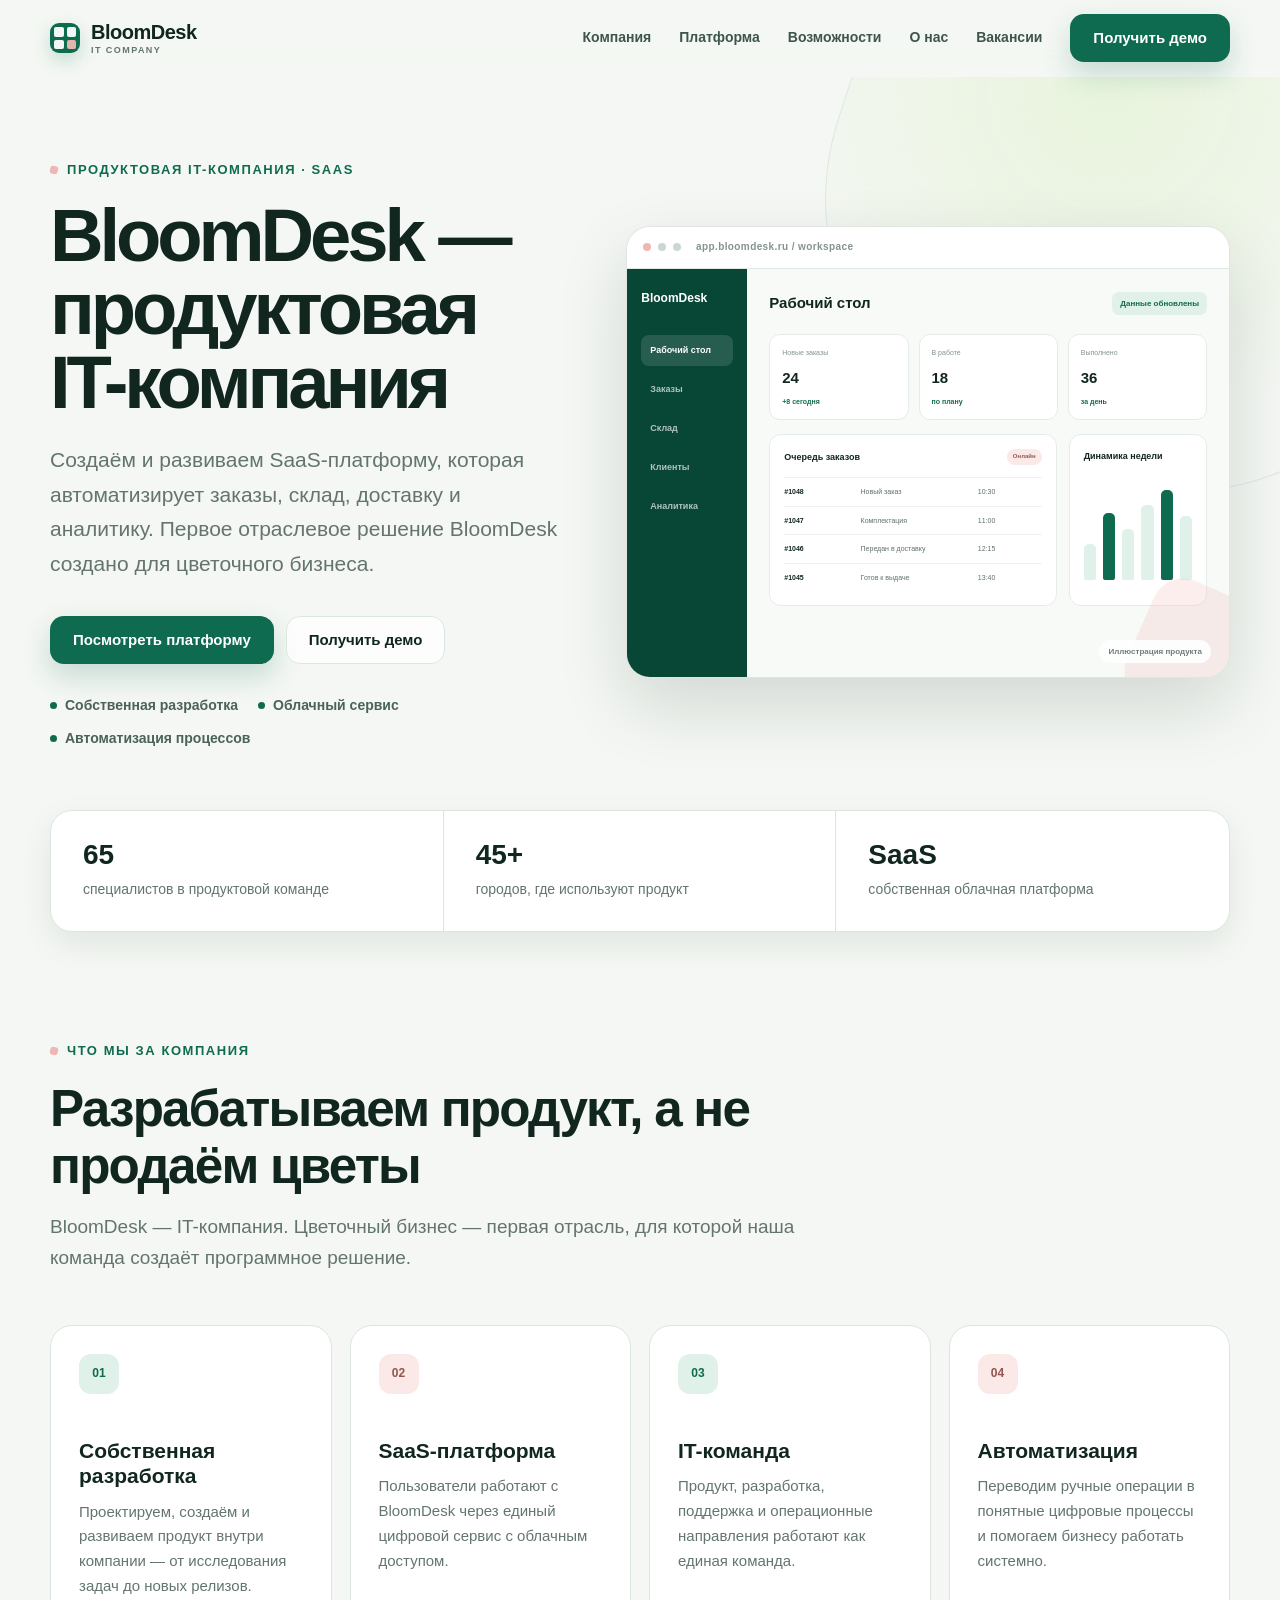
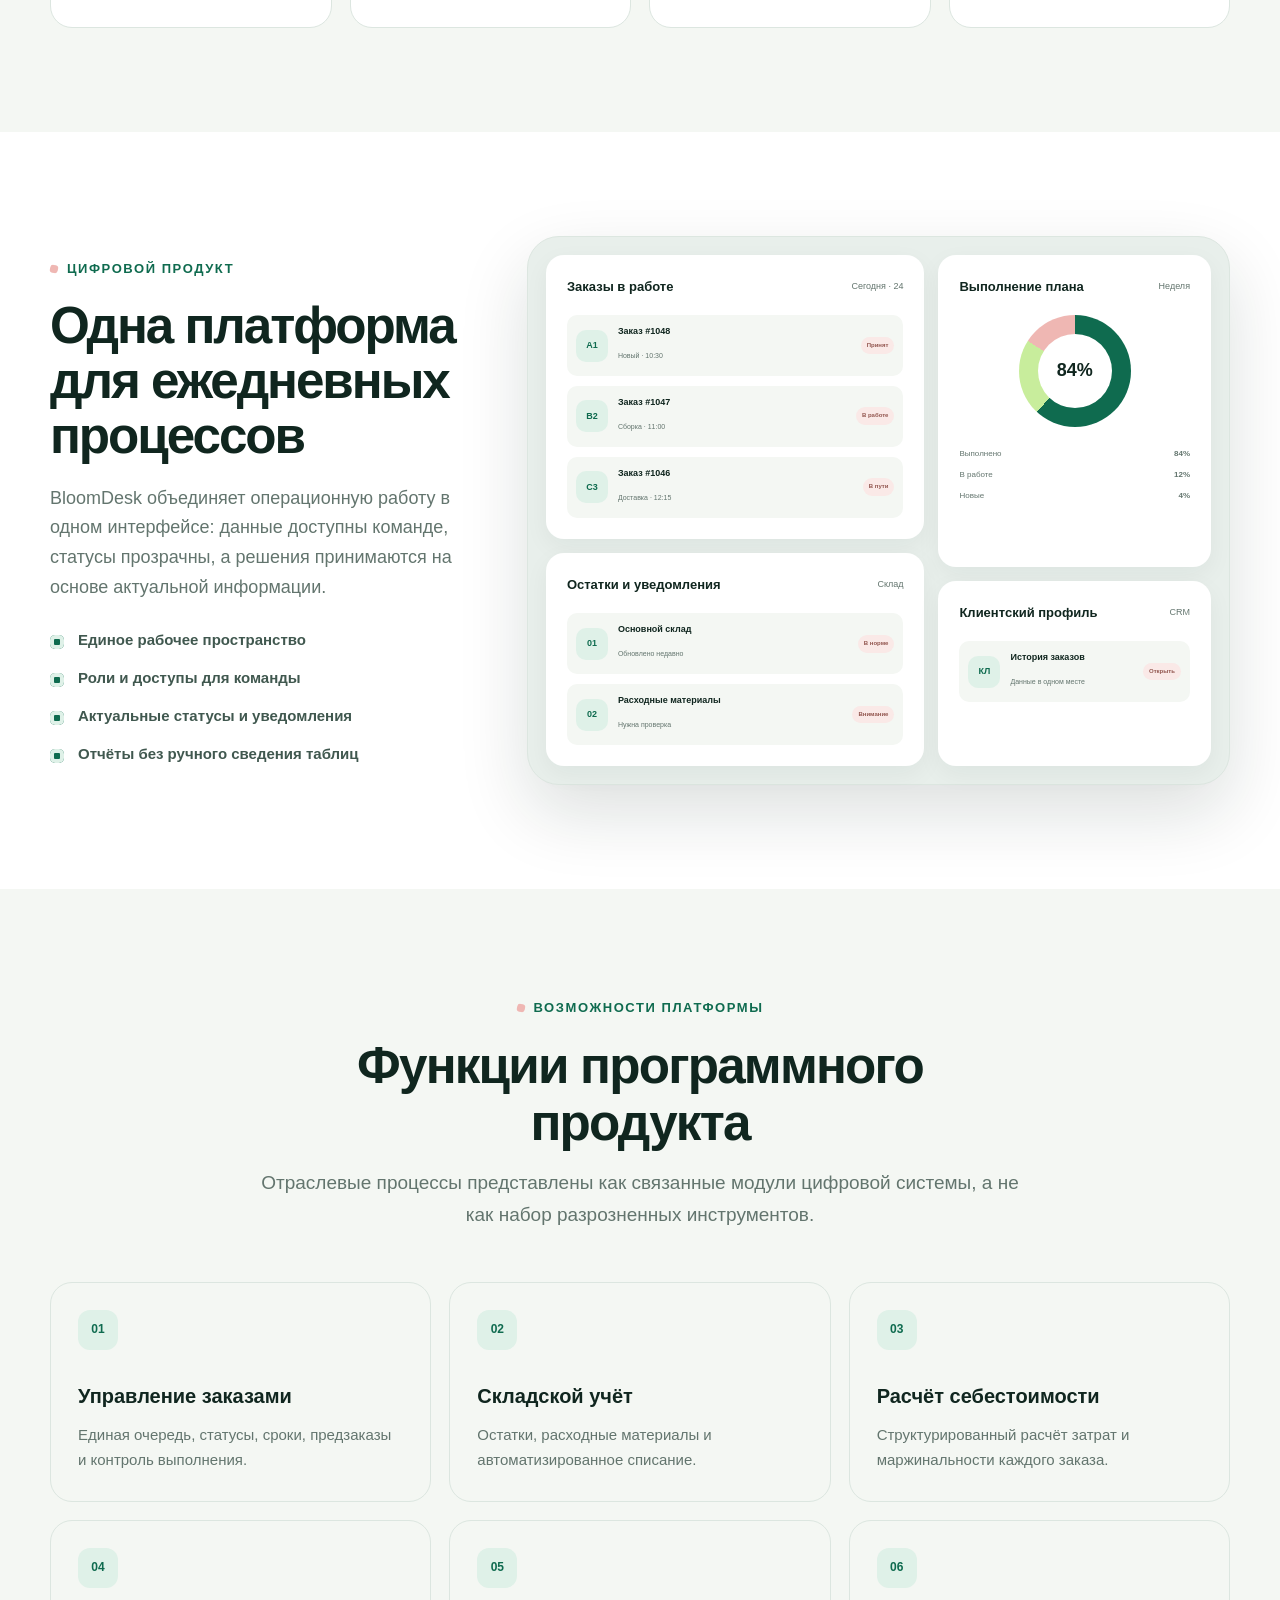
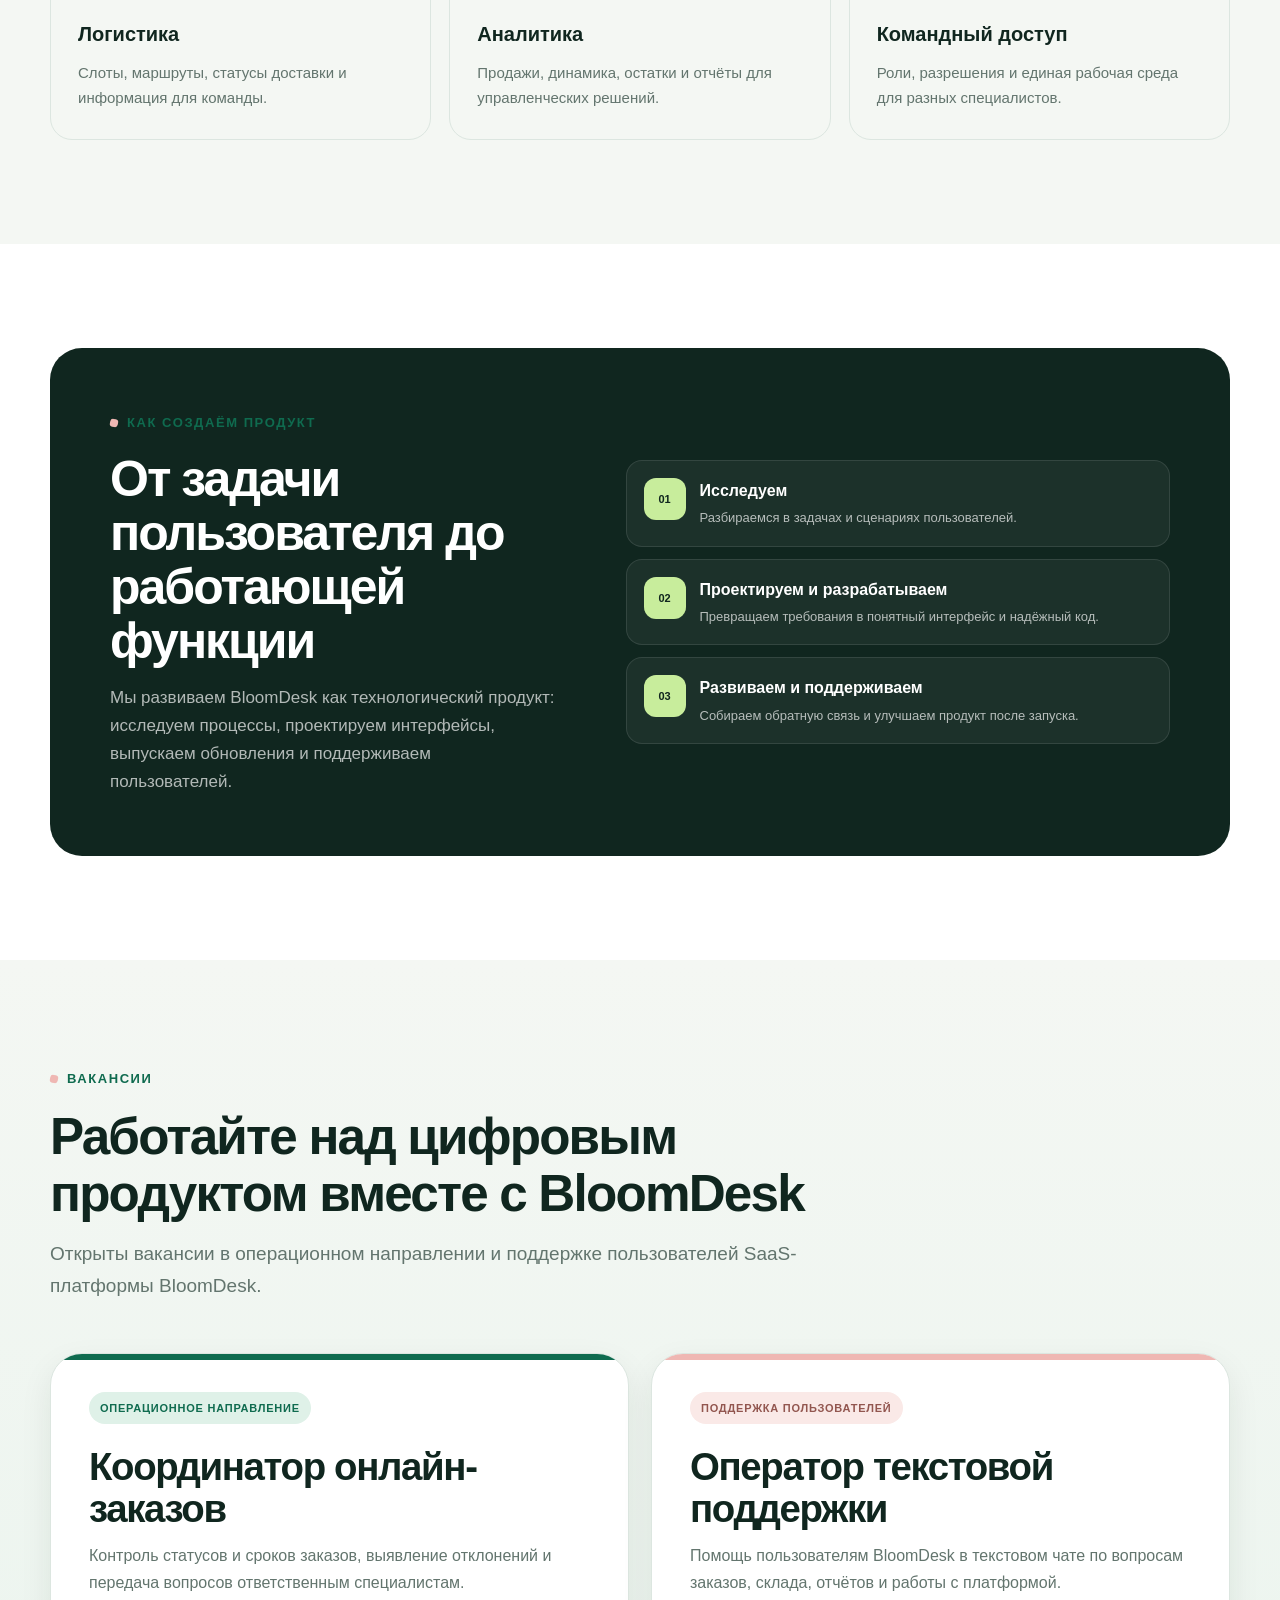
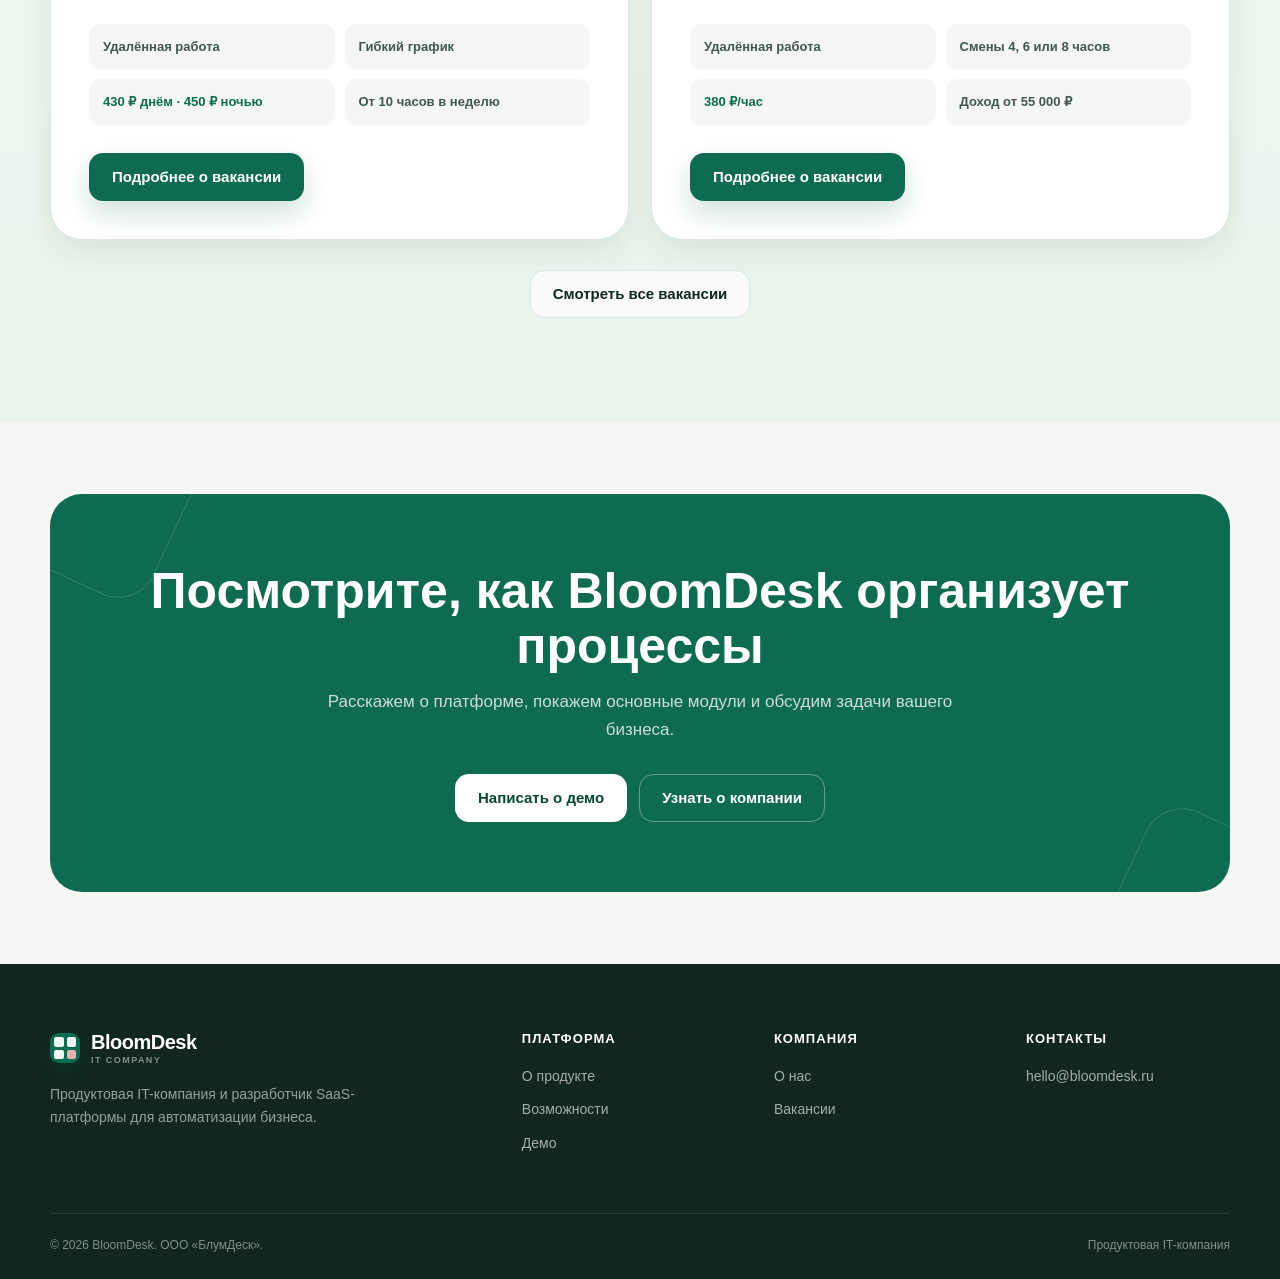
==== commit 550dc5ff: "Update coordinator pay and contact details" ====
--- a/index.html
+++ b/index.html
@@ -1,228 +1,220 @@
-<!DOCTYPE html>
-<html lang="ru">
-<head>
-  <meta charset="UTF-8">
-  <meta name="viewport" content="width=device-width, initial-scale=1.0">
-  <meta name="theme-color" content="#0f6b4f">
-  <meta name="description" content="BloomDesk — продуктовая IT-компания. Разрабатываем SaaS-платформу для автоматизации заказов, склада, доставки и аналитики бизнеса.">
-  <meta property="og:title" content="BloomDesk — продуктовая IT-компания">
-  <meta property="og:description" content="Создаём и развиваем SaaS-платформу для автоматизации бизнес-процессов. Первое отраслевое решение — для цветочного бизнеса.">
-  <meta property="og:type" content="website">
-  <meta property="og:site_name" content="BloomDesk">
-  <meta property="og:url" content="https://bloomdesk.ru/">
-  <meta property="og:image" content="https://bloomdesk.ru/og-image.png">
-  <meta name="twitter:card" content="summary_large_image">
-  <link rel="canonical" href="https://bloomdesk.ru/">
-  <link rel="icon" type="image/png" href="favicon.png?v=20260928a">
-  <link rel="stylesheet" href="styles.css?v=20260928a">
-  <script src="script.js?v=20260928a" defer></script>
-  <title>BloomDesk — продуктовая IT-компания и разработчик SaaS-платформы</title>
-</head>
-<body>
-  <a class="skip-link" href="#main">Перейти к содержанию</a>
-
-  <header class="site-header" data-header>
-    <div class="container header-inner">
-      <a class="brand" href="index.html" aria-label="BloomDesk — главная">
-        <span class="brand-mark" aria-hidden="true"><i></i><i></i><i></i><i></i></span>
-        <span class="brand-copy">BloomDesk<small>IT company</small></span>
-      </a>
-      <nav class="desktop-nav" aria-label="Основная навигация">
-        <a href="#company">Компания</a>
-        <a href="#platform">Платформа</a>
-        <a href="#capabilities">Возможности</a>
-        <a href="about.html">О нас</a>
+<!DOCTYPE html>
+<html lang="ru">
+<head>
+  <meta charset="UTF-8">
+  <meta name="viewport" content="width=device-width, initial-scale=1.0">
+  <meta name="theme-color" content="#0f6b4f">
+  <meta name="description" content="BloomDesk — продуктовая IT-компания. Разрабатываем SaaS-платформу для автоматизации заказов, склада, доставки и аналитики бизнеса.">
+  <meta property="og:title" content="BloomDesk — продуктовая IT-компания">
+  <meta property="og:description" content="Создаём и развиваем SaaS-платформу для автоматизации бизнес-процессов. Первое отраслевое решение — для цветочного бизнеса.">
+  <meta property="og:type" content="website">
+  <meta property="og:site_name" content="BloomDesk">
+  <meta property="og:url" content="https://bloomdesk.ru/">
+  <meta property="og:image" content="https://bloomdesk.ru/og-image.png">
+  <meta name="twitter:card" content="summary_large_image">
+  <link rel="canonical" href="https://bloomdesk.ru/">
+  <link rel="icon" type="image/png" href="favicon.png?v=20260930">
+  <link rel="stylesheet" href="styles.css?v=20260930">
+  <script src="script.js?v=20260930" defer></script>
+  <title>BloomDesk — продуктовая IT-компания и разработчик SaaS-платформы</title>
+</head>
+<body>
+  <a class="skip-link" href="#main">Перейти к содержанию</a>
+
+  <header class="site-header" data-header>
+    <div class="container header-inner">
+      <a class="brand" href="index.html" aria-label="BloomDesk — главная">
+        <span class="brand-mark" aria-hidden="true"><i></i><i></i><i></i><i></i></span>
+        <span class="brand-copy">BloomDesk<small>IT company</small></span>
+      </a>
+      <nav class="desktop-nav" aria-label="Основная навигация">
+        <a href="#company">Компания</a>
+        <a href="#platform">Платформа</a>
+        <a href="#capabilities">Возможности</a>
+        <a href="about.html">О нас</a>
         <a href="careers.html">Вакансии</a>
-        <a class="button button--primary" href="mailto:hello@bloomdesk.ru?subject=Демо%20BloomDesk">Получить демо</a>
-      </nav>
-      <button class="menu-button" type="button" aria-label="Открыть меню" aria-expanded="false" aria-controls="mobile-nav" data-menu-button>
-        <span class="menu-lines" aria-hidden="true"><span></span><span></span><span></span></span>
-      </button>
-    </div>
-  </header>
-
-  <nav class="mobile-nav" id="mobile-nav" aria-label="Мобильная навигация" data-mobile-nav hidden>
-    <a href="#company">Компания</a>
-    <a href="#platform">Платформа</a>
-    <a href="#capabilities">Возможности</a>
-    <a href="about.html">О нас</a>
+        <a class="button button--primary" href="mailto:hello@bloomdesk.ru?subject=Демо%20BloomDesk">Получить демо</a>
+      </nav>
+      <button class="menu-button" type="button" aria-label="Открыть меню" aria-expanded="false" aria-controls="mobile-nav" data-menu-button>
+        <span class="menu-lines" aria-hidden="true"><span></span><span></span><span></span></span>
+      </button>
+    </div>
+  </header>
+
+  <nav class="mobile-nav" id="mobile-nav" aria-label="Мобильная навигация" data-mobile-nav hidden>
+    <a href="#company">Компания</a>
+    <a href="#platform">Платформа</a>
+    <a href="#capabilities">Возможности</a>
+    <a href="about.html">О нас</a>
     <a href="careers.html">Вакансии</a>
-    <a class="button button--primary" href="mailto:hello@bloomdesk.ru?subject=Демо%20BloomDesk">Получить демо</a>
-  </nav>
-
-  <main id="main">
-    <section class="hero hero--simple">
-      <div class="container hero-grid">
-        <div class="hero-copy reveal">
-          <div class="eyebrow">Продуктовая IT-компания · SaaS</div>
-          <h1>BloomDesk — продуктовая IT-компания</h1>
-          <p>Создаём и развиваем SaaS-платформу, которая автоматизирует заказы, склад, доставку и аналитику. Первое отраслевое решение BloomDesk создано для цветочного бизнеса.</p>
-          <div class="hero-actions">
-            <a class="button button--primary" href="#platform">Посмотреть платформу</a>
-            <a class="button button--secondary" href="mailto:hello@bloomdesk.ru?subject=Демо%20BloomDesk">Получить демо</a>
-          </div>
-          <div class="hero-points" aria-label="Ключевые особенности">
-            <span>Собственная разработка</span>
-            <span>Облачный сервис</span>
-            <span>Автоматизация процессов</span>
-          </div>
-        </div>
-
-      </div>
-    </section>
-
-    <section class="trust-strip" aria-label="BloomDesk в цифрах">
-      <div class="container">
-        <div class="trust-grid">
-          <div class="trust-item"><strong>65</strong><span>специалистов в продуктовой команде</span></div>
-          <div class="trust-item"><strong>45+</strong><span>городов, где используют продукт</span></div>
-          <div class="trust-item"><strong>SaaS</strong><span>собственная облачная платформа</span></div>
-        </div>
-      </div>
-    </section>
-
-    <section class="section" id="company">
-      <div class="container">
-        <div class="section-heading">
-          <div class="eyebrow">Что мы за компания</div>
-          <h2>Разрабатываем продукт, а не продаём цветы</h2>
-          <p>BloomDesk — IT-компания. Цветочный бизнес — первая отрасль, для которой наша команда создаёт программное решение.</p>
-        </div>
-        <div class="card-grid">
-          <article class="info-card"><span class="card-index">01</span><h3>Собственная разработка</h3><p>Проектируем, создаём и развиваем продукт внутри компании — от исследования задач до новых релизов.</p></article>
-          <article class="info-card"><span class="card-index">02</span><h3>SaaS-платформа</h3><p>Пользователи работают с BloomDesk через единый цифровой сервис с облачным доступом.</p></article>
-          <article class="info-card"><span class="card-index">03</span><h3>IT-команда</h3><p>Продукт, разработка, поддержка и операционные направления работают как единая команда.</p></article>
-          <article class="info-card"><span class="card-index">04</span><h3>Автоматизация</h3><p>Переводим ручные операции в понятные цифровые процессы и помогаем бизнесу работать системно.</p></article>
-        </div>
-      </div>
-    </section>
-
-    <section class="section section--surface" id="platform">
-      <div class="container showcase">
-        <div class="showcase-copy">
-          <div class="eyebrow">Цифровой продукт</div>
-          <h2>Одна платформа для ежедневных процессов</h2>
-          <p>BloomDesk объединяет операционную работу в одном интерфейсе: данные доступны команде, статусы прозрачны, а решения принимаются на основе актуальной информации.</p>
-          <ul class="check-list">
-            <li>Единое рабочее пространство</li>
-            <li>Роли и доступы для команды</li>
-            <li>Актуальные статусы и уведомления</li>
-            <li>Отчёты без ручного сведения таблиц</li>
-          </ul>
-        </div>
-        <div class="product-gallery" data-product-gallery>
-          <div class="product-gallery-frame">
-            <div class="product-gallery-toolbar">
-              <span data-product-label>01 / Заказы</span>
-              <button type="button" data-product-zoom aria-label="Развернуть изображение интерфейса">Развернуть <span aria-hidden="true">↗</span></button>
-            </div>
-            <button class="product-gallery-media" type="button" data-product-zoom aria-label="Открыть интерфейс заказов крупно">
-              <img src="product-orders.webp" alt="Интерфейс BloomDesk: управление заказами" width="1536" height="1024" loading="lazy" data-product-image>
-            </button>
-            <div class="product-gallery-caption">
-              <div>
-                <strong data-product-title>Заказы — от поступления до выдачи</strong>
-                <p data-product-description>Очередь, статусы, состав, оплата и следующий шаг — в одном рабочем окне.</p>
-              </div>
-              <span data-product-counter>01 / 04</span>
-            </div>
-          </div>
-          <div class="product-gallery-tabs" role="tablist" aria-label="Экраны продукта BloomDesk">
-            <button class="is-active" type="button" role="tab" aria-selected="true" tabindex="0" data-product-tab data-image="product-orders.webp" data-label="01 / Заказы" data-title="Заказы — от поступления до выдачи" data-description="Очередь, статусы, состав, оплата и следующий шаг — в одном рабочем окне." data-alt="Интерфейс BloomDesk: управление заказами" data-counter="01 / 04"><span>01</span>Заказы</button>
-            <button type="button" role="tab" aria-selected="false" tabindex="-1" data-product-tab data-image="product-stock.webp" data-label="02 / Склад" data-title="Остатки без ручных таблиц" data-description="Партии, резервы, закупочные цены и предупреждения о минимальном остатке всегда под рукой." data-alt="Интерфейс BloomDesk: складской учёт" data-counter="02 / 04"><span>02</span>Склад</button>
-            <button type="button" role="tab" aria-selected="false" tabindex="-1" data-product-tab data-image="product-delivery.webp" data-label="03 / Доставка" data-title="Маршруты и статусы доставки" data-description="Курьеры, адреса и порядок остановок собраны на наглядной карте текущего дня." data-alt="Интерфейс BloomDesk: управление доставкой" data-counter="03 / 04"><span>03</span>Доставка</button>
-            <button type="button" role="tab" aria-selected="false" tabindex="-1" data-product-tab data-image="product-analytics.webp" data-label="04 / Аналитика" data-title="Показатели бизнеса в реальном времени" data-description="Выручка, прибыль, маржа и каналы продаж доступны без ручного сведения отчётов." data-alt="Интерфейс BloomDesk: аналитика бизнеса" data-counter="04 / 04"><span>04</span>Аналитика</button>
-          </div>
-        </div>
-      </div>
-    </section>
-
-    <section class="section journey-section" id="workflow">
-      <div class="container">
-        <div class="section-heading journey-heading scroll-reveal">
-          <div class="eyebrow">Один связанный процесс</div>
-          <h2>Как проходит один заказ</h2>
-          <p>Каждый этап передаёт актуальные данные следующему — от первого обращения до итоговой аналитики.</p>
-        </div>
-        <ol class="journey-flow" aria-label="Этапы прохождения заказа">
-          <li class="scroll-reveal"><span>01</span><small>Старт</small><strong>Новый заказ</strong><p>Данные и срок фиксируются в единой очереди.</p></li>
-          <li class="scroll-reveal"><span>02</span><small>Проверка</small><strong>Резерв на складе</strong><p>Система проверяет наличие и остатки.</p></li>
-          <li class="scroll-reveal"><span>03</span><small>В работе</small><strong>Сборка заказа</strong><p>Команда видит состав и комментарии.</p></li>
-          <li class="scroll-reveal"><span>04</span><small>Логистика</small><strong>Доставка</strong><p>Заказ попадает в маршрут курьера.</p></li>
-          <li class="scroll-reveal"><span>05</span><small>Результат</small><strong>Аналитика</strong><p>Показатели обновляются автоматически.</p></li>
-        </ol>
-      </div>
-    </section>
-
-    <section class="section" id="capabilities">
-      <div class="container">
-        <div class="section-heading section-heading--center">
-          <div class="eyebrow">Возможности платформы</div>
-          <h2>Функции программного продукта</h2>
-          <p>Отраслевые процессы представлены как связанные модули цифровой системы, а не как набор разрозненных инструментов.</p>
-        </div>
-        <div class="feature-grid">
-          <article class="feature-card"><span class="card-index">01</span><h3>Управление заказами</h3><p>Единая очередь, статусы, сроки, предзаказы и контроль выполнения.</p></article>
-          <article class="feature-card"><span class="card-index">02</span><h3>Складской учёт</h3><p>Остатки, расходные материалы и автоматизированное списание.</p></article>
-          <article class="feature-card"><span class="card-index">03</span><h3>Расчёт себестоимости</h3><p>Структурированный расчёт затрат и маржинальности каждого заказа.</p></article>
-          <article class="feature-card"><span class="card-index">04</span><h3>Логистика</h3><p>Слоты, маршруты, статусы доставки и информация для команды.</p></article>
-          <article class="feature-card"><span class="card-index">05</span><h3>Аналитика</h3><p>Продажи, динамика, остатки и отчёты для управленческих решений.</p></article>
-          <article class="feature-card"><span class="card-index">06</span><h3>Командный доступ</h3><p>Роли, разрешения и единая рабочая среда для разных специалистов.</p></article>
-        </div>
-      </div>
-    </section>
-
-    <section class="section section--surface audience-section" id="users">
-      <div class="container">
-        <div class="section-heading section-heading--center scroll-reveal">
-          <div class="eyebrow">Для всей команды</div>
-          <h2>Каждому — свой рабочий контекст</h2>
-          <p>Одна система связывает роли, которые участвуют в заказе, и показывает каждому только нужные действия и данные.</p>
-        </div>
-        <div class="role-grid">
-          <article class="role-card scroll-reveal"><span class="role-card-index">01</span><div><h3>Руководитель</h3><p>Видит выручку, маржу, динамику и общую загрузку бизнеса.</p></div><small>Решения</small></article>
-          <article class="role-card scroll-reveal"><span class="role-card-index">02</span><div><h3>Администратор</h3><p>Контролирует процессы, доступы команды и проблемные статусы.</p></div><small>Контроль</small></article>
-          <article class="role-card scroll-reveal"><span class="role-card-index">03</span><div><h3>Менеджер заказов</h3><p>Работает с очередью, клиентскими данными и сроками исполнения.</p></div><small>Заказы</small></article>
-          <article class="role-card scroll-reveal"><span class="role-card-index">04</span><div><h3>Флорист</h3><p>Получает состав заказа, комментарии и актуальный статус сборки.</p></div><small>Сборка</small></article>
-          <article class="role-card scroll-reveal"><span class="role-card-index">05</span><div><h3>Курьер</h3><p>Видит адреса, интервалы, порядок точек и маршрут доставки.</p></div><small>Маршрут</small></article>
-        </div>
-      </div>
-    </section>
-
-    <section class="section section--surface">
-      <div class="container">
-        <div class="process-band">
-          <div>
-            <div class="eyebrow">Как создаём продукт</div>
-            <h2>От задачи пользователя до работающей функции</h2>
-            <p>Мы развиваем BloomDesk как технологический продукт: исследуем процессы, проектируем интерфейсы, выпускаем обновления и поддерживаем пользователей.</p>
-          </div>
-          <div class="process-list">
-            <article class="process-item"><span>01</span><div><h3>Исследуем</h3><p>Разбираемся в задачах и сценариях пользователей.</p></div></article>
-            <article class="process-item"><span>02</span><div><h3>Проектируем и разрабатываем</h3><p>Превращаем требования в понятный интерфейс и надёжный код.</p></div></article>
-            <article class="process-item"><span>03</span><div><h3>Развиваем и поддерживаем</h3><p>Собираем обратную связь и улучшаем продукт после запуска.</p></div></article>
-          </div>
-        </div>
-      </div>
-    </section>
-
-    <section class="section faq-section" id="faq">
-      <div class="container faq-layout">
-        <div class="faq-intro scroll-reveal">
-          <div class="eyebrow">Коротко о платформе</div>
-          <h2>Частые вопросы</h2>
-          <p>Основное о возможностях BloomDesk, формате работы и подключении команды.</p>
-          <a class="text-link" href="mailto:hello@bloomdesk.ru?subject=Вопрос%20о%20BloomDesk">Задать другой вопрос <span aria-hidden="true">↗</span></a>
-        </div>
-        <div class="home-faq-list">
-          <details class="faq-item scroll-reveal" open><summary>Что автоматизирует BloomDesk?<span aria-hidden="true"></span></summary><p>Платформа связывает заказы, складские остатки, сборку, доставку, работу с клиентами и управленческую аналитику.</p></details>
-          <details class="faq-item scroll-reveal"><summary>Нужен ли отдельный сервер?<span aria-hidden="true"></span></summary><p>Нет. BloomDesk работает как облачный сервис: команда входит в рабочее пространство через браузер.</p></details>
-          <details class="faq-item scroll-reveal"><summary>Как проходит подключение?<span aria-hidden="true"></span></summary><p>Сначала мы показываем платформу и уточняем процессы бизнеса, затем настраиваем рабочее пространство, роли и доступы команды.</p></details>
-          <details class="faq-item scroll-reveal"><summary>Можно ли работать нескольким магазинам?<span aria-hidden="true"></span></summary><p>Да. В одном рабочем пространстве можно учитывать процессы нескольких магазинов и переключаться между ними.</p></details>
-        </div>
-      </div>
-    </section>
-
+    <a class="button button--primary" href="mailto:hello@bloomdesk.ru?subject=Демо%20BloomDesk">Получить демо</a>
+  </nav>
+
+  <main id="main">
+    <section class="hero">
+      <div class="container hero-grid">
+        <div class="hero-copy reveal">
+          <div class="eyebrow">Продуктовая IT-компания · SaaS</div>
+          <h1>BloomDesk — продуктовая IT-компания</h1>
+          <p>Создаём и развиваем SaaS-платформу, которая автоматизирует заказы, склад, доставку и аналитику. Первое отраслевое решение BloomDesk создано для цветочного бизнеса.</p>
+          <div class="hero-actions">
+            <a class="button button--primary" href="#platform">Посмотреть платформу</a>
+            <a class="button button--secondary" href="mailto:hello@bloomdesk.ru?subject=Демо%20BloomDesk">Получить демо</a>
+          </div>
+          <div class="hero-points" aria-label="Ключевые особенности">
+            <span>Собственная разработка</span>
+            <span>Облачный сервис</span>
+            <span>Автоматизация процессов</span>
+          </div>
+        </div>
+
+        <div class="product-window reveal reveal--delay" aria-label="Иллюстрация интерфейса SaaS-платформы BloomDesk">
+          <div class="window-bar"><span></span><span></span><span></span><div class="window-address">app.bloomdesk.ru / workspace</div></div>
+          <div class="app-shell">
+            <aside class="app-sidebar" aria-hidden="true">
+              <div class="app-brand">BloomDesk</div>
+              <div class="app-nav-item is-active">Рабочий стол</div>
+              <div class="app-nav-item">Заказы</div>
+              <div class="app-nav-item">Склад</div>
+              <div class="app-nav-item">Клиенты</div>
+              <div class="app-nav-item">Аналитика</div>
+            </aside>
+            <div class="app-main" aria-hidden="true">
+              <div class="app-heading"><strong>Рабочий стол</strong><span>Данные обновлены</span></div>
+              <div class="metric-grid">
+                <div class="metric-card"><small>Новые заказы</small><b>24</b><em>+8 сегодня</em></div>
+                <div class="metric-card"><small>В работе</small><b>18</b><em>по плану</em></div>
+                <div class="metric-card"><small>Выполнено</small><b>36</b><em>за день</em></div>
+              </div>
+              <div class="dashboard-grid">
+                <div class="ui-panel">
+                  <div class="ui-panel-title">Очередь заказов <span class="ui-status">Онлайн</span></div>
+                  <div class="order-row"><strong>#1048</strong><span>Новый заказ</span><span>10:30</span></div>
+                  <div class="order-row"><strong>#1047</strong><span>Комплектация</span><span>11:00</span></div>
+                  <div class="order-row"><strong>#1046</strong><span>Передан в доставку</span><span>12:15</span></div>
+                  <div class="order-row"><strong>#1045</strong><span>Готов к выдаче</span><span>13:40</span></div>
+                </div>
+                <div class="ui-panel">
+                  <div class="ui-panel-title">Динамика недели</div>
+                  <div class="bar-chart"><i style="height:38%"></i><i style="height:72%"></i><i style="height:54%"></i><i style="height:80%"></i><i style="height:96%"></i><i style="height:68%"></i></div>
+                </div>
+              </div>
+            </div>
+          </div>
+          <span class="mockup-caption">Иллюстрация продукта</span>
+        </div>
+      </div>
+    </section>
+
+    <section class="trust-strip" aria-label="BloomDesk в цифрах">
+      <div class="container">
+        <div class="trust-grid">
+          <div class="trust-item"><strong>65</strong><span>специалистов в продуктовой команде</span></div>
+          <div class="trust-item"><strong>45+</strong><span>городов, где используют продукт</span></div>
+          <div class="trust-item"><strong>SaaS</strong><span>собственная облачная платформа</span></div>
+        </div>
+      </div>
+    </section>
+
+    <section class="section" id="company">
+      <div class="container">
+        <div class="section-heading">
+          <div class="eyebrow">Что мы за компания</div>
+          <h2>Разрабатываем продукт, а не продаём цветы</h2>
+          <p>BloomDesk — IT-компания. Цветочный бизнес — первая отрасль, для которой наша команда создаёт программное решение.</p>
+        </div>
+        <div class="card-grid">
+          <article class="info-card"><span class="card-index">01</span><h3>Собственная разработка</h3><p>Проектируем, создаём и развиваем продукт внутри компании — от исследования задач до новых релизов.</p></article>
+          <article class="info-card"><span class="card-index">02</span><h3>SaaS-платформа</h3><p>Пользователи работают с BloomDesk через единый цифровой сервис с облачным доступом.</p></article>
+          <article class="info-card"><span class="card-index">03</span><h3>IT-команда</h3><p>Продукт, разработка, поддержка и операционные направления работают как единая команда.</p></article>
+          <article class="info-card"><span class="card-index">04</span><h3>Автоматизация</h3><p>Переводим ручные операции в понятные цифровые процессы и помогаем бизнесу работать системно.</p></article>
+        </div>
+      </div>
+    </section>
+
+    <section class="section section--surface" id="platform">
+      <div class="container showcase">
+        <div class="showcase-copy">
+          <div class="eyebrow">Цифровой продукт</div>
+          <h2>Одна платформа для ежедневных процессов</h2>
+          <p>BloomDesk объединяет операционную работу в одном интерфейсе: данные доступны команде, статусы прозрачны, а решения принимаются на основе актуальной информации.</p>
+          <ul class="check-list">
+            <li>Единое рабочее пространство</li>
+            <li>Роли и доступы для команды</li>
+            <li>Актуальные статусы и уведомления</li>
+            <li>Отчёты без ручного сведения таблиц</li>
+          </ul>
+        </div>
+        <div class="workspace-preview" aria-label="Пример модулей интерфейса платформы">
+          <div class="preview-column">
+            <div class="preview-card">
+              <header><strong>Заказы в работе</strong><span>Сегодня · 24</span></header>
+              <ul class="preview-list">
+                <li><span class="preview-avatar">A1</span><span><b>Заказ #1048</b><small>Новый · 10:30</small></span><em>Принят</em></li>
+                <li><span class="preview-avatar">B2</span><span><b>Заказ #1047</b><small>Сборка · 11:00</small></span><em>В работе</em></li>
+                <li><span class="preview-avatar">C3</span><span><b>Заказ #1046</b><small>Доставка · 12:15</small></span><em>В пути</em></li>
+              </ul>
+            </div>
+            <div class="preview-card">
+              <header><strong>Остатки и уведомления</strong><span>Склад</span></header>
+              <ul class="preview-list">
+                <li><span class="preview-avatar">01</span><span><b>Основной склад</b><small>Обновлено недавно</small></span><em>В норме</em></li>
+                <li><span class="preview-avatar">02</span><span><b>Расходные материалы</b><small>Нужна проверка</small></span><em>Внимание</em></li>
+              </ul>
+            </div>
+          </div>
+          <div class="preview-column">
+            <div class="preview-card">
+              <header><strong>Выполнение плана</strong><span>Неделя</span></header>
+              <div class="donut" aria-hidden="true"></div>
+              <div class="mini-legend"><span>Выполнено <b>84%</b></span><span>В работе <b>12%</b></span><span>Новые <b>4%</b></span></div>
+            </div>
+            <div class="preview-card">
+              <header><strong>Клиентский профиль</strong><span>CRM</span></header>
+              <ul class="preview-list">
+                <li><span class="preview-avatar">КЛ</span><span><b>История заказов</b><small>Данные в одном месте</small></span><em>Открыть</em></li>
+              </ul>
+            </div>
+          </div>
+        </div>
+      </div>
+    </section>
+
+    <section class="section" id="capabilities">
+      <div class="container">
+        <div class="section-heading section-heading--center">
+          <div class="eyebrow">Возможности платформы</div>
+          <h2>Функции программного продукта</h2>
+          <p>Отраслевые процессы представлены как связанные модули цифровой системы, а не как набор разрозненных инструментов.</p>
+        </div>
+        <div class="feature-grid">
+          <article class="feature-card"><span class="card-index">01</span><h3>Управление заказами</h3><p>Единая очередь, статусы, сроки, предзаказы и контроль выполнения.</p></article>
+          <article class="feature-card"><span class="card-index">02</span><h3>Складской учёт</h3><p>Остатки, расходные материалы и автоматизированное списание.</p></article>
+          <article class="feature-card"><span class="card-index">03</span><h3>Расчёт себестоимости</h3><p>Структурированный расчёт затрат и маржинальности каждого заказа.</p></article>
+          <article class="feature-card"><span class="card-index">04</span><h3>Логистика</h3><p>Слоты, маршруты, статусы доставки и информация для команды.</p></article>
+          <article class="feature-card"><span class="card-index">05</span><h3>Аналитика</h3><p>Продажи, динамика, остатки и отчёты для управленческих решений.</p></article>
+          <article class="feature-card"><span class="card-index">06</span><h3>Командный доступ</h3><p>Роли, разрешения и единая рабочая среда для разных специалистов.</p></article>
+        </div>
+      </div>
+    </section>
+
+    <section class="section section--surface">
+      <div class="container">
+        <div class="process-band">
+          <div>
+            <div class="eyebrow">Как создаём продукт</div>
+            <h2>От задачи пользователя до работающей функции</h2>
+            <p>Мы развиваем BloomDesk как технологический продукт: исследуем процессы, проектируем интерфейсы, выпускаем обновления и поддерживаем пользователей.</p>
+          </div>
+          <div class="process-list">
+            <article class="process-item"><span>01</span><div><h3>Исследуем</h3><p>Разбираемся в задачах и сценариях пользователей.</p></div></article>
+            <article class="process-item"><span>02</span><div><h3>Проектируем и разрабатываем</h3><p>Превращаем требования в понятный интерфейс и надёжный код.</p></div></article>
+            <article class="process-item"><span>03</span><div><h3>Развиваем и поддерживаем</h3><p>Собираем обратную связь и улучшаем продукт после запуска.</p></div></article>
+          </div>
+        </div>
+      </div>
+    </section>
+
     <section class="section vacancies-section" id="vacancies">
       <div class="container">
         <div class="section-heading">
@@ -240,7 +232,7 @@
             <ul class="vacancy-meta" aria-label="Условия вакансии координатора">
               <li>Удалённая работа</li>
               <li>Гибкий график</li>
-              <li><strong>415 ₽/час</strong></li>
+              <li><strong>430 ₽ днём · 450 ₽ ночью</strong></li>
               <li>От 10 часов в неделю</li>
             </ul>
             <a class="button button--primary" href="vacancy-orders.html">Подробнее о вакансии</a>
@@ -264,47 +256,37 @@
         <div class="vacancies-all-link"><a class="button button--secondary" href="careers.html">Смотреть все вакансии</a></div>
       </div>
     </section>
-
-    <section class="section section--tight" id="demo">
-      <div class="container">
-        <div class="cta-panel">
-          <h2>Посмотрите, как BloomDesk организует процессы</h2>
-          <p>Расскажем о платформе, покажем основные модули и обсудим задачи вашего бизнеса.</p>
-          <div class="hero-actions">
-            <a class="button button--light" href="mailto:hello@bloomdesk.ru?subject=Демо%20BloomDesk">Написать о демо</a>
-            <a class="button button--ghost-light" href="about.html">Узнать о компании</a>
-          </div>
-        </div>
-      </div>
-    </section>
-  </main>
-
-  <dialog class="product-lightbox" data-product-lightbox aria-labelledby="product-lightbox-title">
-    <div class="product-lightbox-inner">
-      <div class="product-lightbox-header">
-        <div><span data-lightbox-label>01 / Заказы</span><strong id="product-lightbox-title" data-lightbox-title>Заказы — от поступления до выдачи</strong></div>
-        <button type="button" data-lightbox-close aria-label="Закрыть изображение">×</button>
-      </div>
-      <img src="product-orders.webp" alt="Интерфейс BloomDesk: управление заказами" width="1536" height="1024" data-lightbox-image>
-    </div>
-  </dialog>
-
-  <footer class="site-footer" id="footer">
-    <div class="container">
-      <div class="footer-grid">
-        <div class="footer-brand">
-          <a class="brand" href="index.html" aria-label="BloomDesk — главная">
-            <span class="brand-mark" aria-hidden="true"><i></i><i></i><i></i><i></i></span>
-            <span class="brand-copy">BloomDesk<small>IT company</small></span>
-          </a>
-          <p>Продуктовая IT-компания и разработчик SaaS-платформы для автоматизации бизнеса.</p>
-        </div>
-        <div class="footer-column"><h2>Платформа</h2><a href="#platform">О продукте</a><a href="#capabilities">Возможности</a><a href="#demo">Демо</a></div>
+
+    <section class="section section--tight" id="demo">
+      <div class="container">
+        <div class="cta-panel">
+          <h2>Посмотрите, как BloomDesk организует процессы</h2>
+          <p>Расскажем о платформе, покажем основные модули и обсудим задачи вашего бизнеса.</p>
+          <div class="hero-actions">
+            <a class="button button--light" href="mailto:hello@bloomdesk.ru?subject=Демо%20BloomDesk">Написать о демо</a>
+            <a class="button button--ghost-light" href="about.html">Узнать о компании</a>
+          </div>
+        </div>
+      </div>
+    </section>
+  </main>
+
+  <footer class="site-footer" id="footer">
+    <div class="container">
+      <div class="footer-grid">
+        <div class="footer-brand">
+          <a class="brand" href="index.html" aria-label="BloomDesk — главная">
+            <span class="brand-mark" aria-hidden="true"><i></i><i></i><i></i><i></i></span>
+            <span class="brand-copy">BloomDesk<small>IT company</small></span>
+          </a>
+          <p>Продуктовая IT-компания и разработчик SaaS-платформы для автоматизации бизнеса.</p>
+        </div>
+        <div class="footer-column"><h2>Платформа</h2><a href="#platform">О продукте</a><a href="#capabilities">Возможности</a><a href="#demo">Демо</a></div>
         <div class="footer-column"><h2>Компания</h2><a href="about.html">О нас</a><a href="careers.html">Вакансии</a></div>
-        <div class="footer-column"><h2>Контакты</h2><a href="mailto:hello@bloomdesk.ru">hello@bloomdesk.ru</a></div>
-      </div>
-      <div class="footer-bottom"><span>© <span data-year>2026</span> BloomDesk.</span><span>Продуктовая IT-компания</span><a href="privacy.html">Политика конфиденциальности</a></div>
-    </div>
-  </footer>
-</body>
-</html>
+        <div class="footer-column"><h2>Контакты</h2><a href="mailto:hello@bloomdesk.ru">hello@bloomdesk.ru</a></div>
+      </div>
+      <div class="footer-bottom"><span>© <span data-year>2026</span> BloomDesk. ООО «БлумДеск».</span><span>Продуктовая IT-компания</span></div>
+    </div>
+  </footer>
+</body>
+</html>
--- a/styles.css
+++ b/styles.css
@@ -1,1520 +1,1461 @@
-:root {
-  --ink: #10261f;
-  --text: #1d3a31;
-  --muted: #63756e;
-  --primary: #0f6b4f;
-  --primary-dark: #084735;
-  --primary-soft: #dff1e8;
-  --accent: #efb7b3;
-  --accent-soft: #fae9e7;
-  --lime: #c8ed9c;
-  --background: #f4f7f3;
-  --surface: #ffffff;
-  --surface-muted: #edf3ef;
-  --line: #dce6e0;
-  --shadow-sm: 0 12px 32px rgba(16, 38, 31, 0.08);
-  --shadow-lg: 0 28px 70px rgba(16, 38, 31, 0.14);
-  --radius-sm: 14px;
-  --radius-md: 22px;
-  --radius-lg: 32px;
-  --transition: 180ms ease;
-}
-
-* {
-  box-sizing: border-box;
-  margin: 0;
-  padding: 0;
-}
-
-html {
-  scroll-behavior: smooth;
-  scroll-padding-top: 88px;
-}
-
-body {
-  min-width: 320px;
-  overflow-x: hidden;
-  background: var(--background);
-  color: var(--text);
-  font-family: Inter, "Segoe UI", Roboto, Helvetica, Arial, sans-serif;
-  font-size: 17px;
-  line-height: 1.65;
-  text-rendering: optimizeLegibility;
-}
-
-body.menu-open {
-  overflow: hidden;
-}
-
-img {
-  display: block;
-  max-width: 100%;
-}
-
-a {
-  color: inherit;
-  text-decoration: none;
-}
-
+:root {
+  --ink: #10261f;
+  --text: #1d3a31;
+  --muted: #63756e;
+  --primary: #0f6b4f;
+  --primary-dark: #084735;
+  --primary-soft: #dff1e8;
+  --accent: #efb7b3;
+  --accent-soft: #fae9e7;
+  --lime: #c8ed9c;
+  --background: #f4f7f3;
+  --surface: #ffffff;
+  --surface-muted: #edf3ef;
+  --line: #dce6e0;
+  --shadow-sm: 0 12px 32px rgba(16, 38, 31, 0.08);
+  --shadow-lg: 0 28px 70px rgba(16, 38, 31, 0.14);
+  --radius-sm: 14px;
+  --radius-md: 22px;
+  --radius-lg: 32px;
+  --transition: 180ms ease;
+}
+
+* {
+  box-sizing: border-box;
+  margin: 0;
+  padding: 0;
+}
+
+html {
+  scroll-behavior: smooth;
+  scroll-padding-top: 88px;
+}
+
+body {
+  min-width: 320px;
+  overflow-x: hidden;
+  background: var(--background);
+  color: var(--text);
+  font-family: Inter, "Segoe UI", Roboto, Helvetica, Arial, sans-serif;
+  font-size: 17px;
+  line-height: 1.65;
+  text-rendering: optimizeLegibility;
+}
+
+body.menu-open {
+  overflow: hidden;
+}
+
+img {
+  display: block;
+  max-width: 100%;
+}
+
+a {
+  color: inherit;
+  text-decoration: none;
+}
+
 button,
 input,
 select {
   color: inherit;
   font: inherit;
 }
-
-button {
-  border: 0;
-}
-
-ul {
-  list-style: none;
-}
-
-:focus-visible {
-  outline: 3px solid rgba(15, 107, 79, 0.35);
-  outline-offset: 4px;
-}
-
-.skip-link {
-  position: fixed;
-  top: 12px;
-  left: 12px;
-  z-index: 1000;
-  padding: 10px 16px;
-  transform: translateY(-160%);
-  border-radius: 10px;
-  background: var(--ink);
-  color: #fff;
-  font-weight: 700;
-}
-
-.skip-link:focus {
-  transform: translateY(0);
-}
-
-.container {
-  width: min(1180px, calc(100% - 48px));
-  margin-inline: auto;
-}
-
-.section {
-  padding: 104px 0;
-}
-
-.section--surface {
-  background: var(--surface);
-}
-
-.section--tight {
-  padding: 72px 0;
-}
-
-.eyebrow {
-  display: inline-flex;
-  align-items: center;
-  gap: 9px;
-  margin-bottom: 18px;
-  color: var(--primary);
-  font-size: 13px;
-  font-weight: 800;
-  letter-spacing: 0.12em;
-  text-transform: uppercase;
-}
-
-.eyebrow::before {
-  width: 8px;
-  height: 8px;
-  border-radius: 3px;
-  background: var(--accent);
-  content: "";
-  transform: rotate(12deg);
-}
-
-.section-heading {
-  max-width: 760px;
-  margin-bottom: 52px;
-}
-
-.section-heading--center {
-  margin-inline: auto;
-  text-align: center;
-}
-
-.section-heading h2 {
-  margin-bottom: 16px;
-  color: var(--ink);
-  font-size: clamp(32px, 4vw, 52px);
-  line-height: 1.12;
-  letter-spacing: -0.035em;
-}
-
-.section-heading p {
-  color: var(--muted);
-  font-size: 19px;
-  line-height: 1.65;
-}
-
-.site-header {
-  position: sticky;
-  top: 0;
-  z-index: 100;
-  border-bottom: 1px solid transparent;
-  background: rgba(244, 247, 243, 0.88);
-  backdrop-filter: blur(18px);
-  transition: border-color var(--transition), box-shadow var(--transition);
-}
-
-.site-header.is-scrolled {
-  border-color: rgba(16, 38, 31, 0.08);
-  box-shadow: 0 8px 28px rgba(16, 38, 31, 0.05);
-}
-
-.header-inner {
-  display: flex;
-  min-height: 76px;
-  align-items: center;
-  justify-content: space-between;
-  gap: 30px;
-}
-
-.brand {
-  display: inline-flex;
-  align-items: center;
-  gap: 11px;
-  color: var(--ink);
-  font-size: 20px;
-  font-weight: 850;
-  line-height: 1;
-  letter-spacing: -0.025em;
-}
-
-.brand-mark {
-  display: grid;
-  width: 30px;
-  height: 30px;
-  grid-template-columns: repeat(2, 1fr);
-  gap: 3px;
-  padding: 4px;
-  border-radius: 9px;
-  background: var(--primary);
-  box-shadow: 0 7px 18px rgba(15, 107, 79, 0.2);
-}
-
-.brand-mark i {
-  display: block;
-  border-radius: 2px;
-  background: #fff;
-  opacity: 0.95;
-}
-
-.brand-mark i:last-child {
-  background: var(--accent);
-}
-
-.brand-copy {
-  display: grid;
-  gap: 4px;
-}
-
-.brand-copy small {
-  color: var(--muted);
-  font-size: 9px;
-  font-weight: 800;
-  letter-spacing: 0.16em;
-  text-transform: uppercase;
-}
-
-.desktop-nav {
-  display: flex;
-  align-items: center;
-  gap: 28px;
-}
-
-.desktop-nav > a:not(.button) {
-  color: #3d554d;
-  font-size: 14px;
-  font-weight: 650;
-  transition: color var(--transition);
-}
-
-.desktop-nav > a:not(.button):hover,
-.desktop-nav > a[aria-current="page"] {
-  color: var(--primary);
-}
-
-.button {
-  display: inline-flex;
-  min-height: 48px;
-  align-items: center;
-  justify-content: center;
-  gap: 9px;
-  padding: 12px 22px;
-  border: 1px solid transparent;
-  border-radius: 14px;
-  cursor: pointer;
-  font-size: 15px;
-  font-weight: 800;
-  line-height: 1.2;
-  text-align: center;
-  transition: transform var(--transition), box-shadow var(--transition), background var(--transition), border-color var(--transition);
-}
-
-.button:hover {
-  transform: translateY(-2px);
-}
-
-.button--primary {
-  background: var(--primary);
-  box-shadow: 0 12px 28px rgba(15, 107, 79, 0.2);
-  color: #fff;
-}
-
-.button--primary:hover {
-  background: var(--primary-dark);
-}
-
-.button--secondary {
-  border-color: var(--line);
-  background: rgba(255, 255, 255, 0.72);
-  color: var(--ink);
-}
-
-.button--secondary:hover {
-  border-color: #b9cbc1;
-  box-shadow: var(--shadow-sm);
-}
-
-.button--light {
-  background: #fff;
-  color: var(--primary-dark);
-}
-
-.button--ghost-light {
-  border-color: rgba(255, 255, 255, 0.35);
-  color: #fff;
-}
-
-.menu-button {
-  display: none;
-  width: 46px;
-  height: 46px;
-  align-items: center;
-  justify-content: center;
-  border-radius: 13px;
-  background: var(--surface);
-  box-shadow: 0 8px 20px rgba(16, 38, 31, 0.08);
-  cursor: pointer;
-}
-
-.menu-lines {
-  display: grid;
-  width: 22px;
-  gap: 5px;
-}
-
-.menu-lines span {
-  height: 2px;
-  border-radius: 2px;
-  background: var(--ink);
-  transition: transform var(--transition), opacity var(--transition);
-}
-
-.menu-button[aria-expanded="true"] .menu-lines span:first-child {
-  transform: translateY(7px) rotate(45deg);
-}
-
-.menu-button[aria-expanded="true"] .menu-lines span:nth-child(2) {
-  opacity: 0;
-}
-
-.menu-button[aria-expanded="true"] .menu-lines span:last-child {
-  transform: translateY(-7px) rotate(-45deg);
-}
-
-.mobile-nav {
-  position: fixed;
-  inset: 76px 0 0;
-  z-index: 90;
-  display: grid;
-  align-content: start;
-  gap: 4px;
-  padding: 26px 24px;
-  background: rgba(244, 247, 243, 0.98);
-}
-
-.mobile-nav[hidden] {
-  display: none;
-}
-
-.mobile-nav a {
-  padding: 14px 12px;
-  border-radius: 12px;
-  color: var(--ink);
-  font-size: 18px;
-  font-weight: 750;
-}
-
-.mobile-nav a:hover {
-  background: var(--surface);
-}
-
-.mobile-nav .button {
-  margin-top: 12px;
-  color: #fff;
-}
-
-.hero {
-  position: relative;
-  overflow: hidden;
-  padding: 78px 0 88px;
-}
-
-.hero::before {
-  position: absolute;
-  top: -220px;
-  right: -180px;
-  width: 620px;
-  height: 620px;
-  border: 1px solid rgba(15, 107, 79, 0.1);
-  border-radius: 42%;
-  background: radial-gradient(circle at 40% 40%, rgba(200, 237, 156, 0.26), transparent 65%);
-  content: "";
-  transform: rotate(18deg);
-}
-
-.hero-grid {
-  position: relative;
-  z-index: 1;
-  display: grid;
-  grid-template-columns: minmax(0, 0.92fr) minmax(480px, 1.08fr);
-  align-items: center;
-  gap: 62px;
-}
-
-.hero--simple {
-  padding: 92px 0 108px;
-}
-
-.hero--simple .hero-grid {
-  grid-template-columns: 1fr;
-  justify-items: center;
-}
-
-.hero--simple .hero-copy {
-  max-width: 980px;
-  text-align: center;
-}
-
-.hero--simple .hero-copy > p {
-  margin-inline: auto;
-}
-
-.hero--simple .hero-actions,
-.hero--simple .hero-points {
-  justify-content: center;
-}
-
-.hero-copy h1,
-.page-hero h1 {
-  max-width: 760px;
-  margin-bottom: 24px;
-  color: var(--ink);
-  font-size: clamp(46px, 5.8vw, 76px);
-  font-weight: 850;
-  line-height: 0.99;
-  letter-spacing: -0.055em;
-}
-
-.hero-copy > p,
-.page-hero-copy > p {
-  max-width: 660px;
-  color: var(--muted);
-  font-size: clamp(18px, 2vw, 21px);
-  line-height: 1.65;
-}
-
-.hero-actions {
-  display: flex;
-  flex-wrap: wrap;
-  gap: 12px;
-  margin-top: 34px;
-}
-
-.hero-points {
-  display: flex;
-  flex-wrap: wrap;
-  gap: 10px 20px;
-  margin-top: 30px;
-  color: #4b625a;
-  font-size: 14px;
-  font-weight: 700;
-}
-
-.hero-points span {
-  display: inline-flex;
-  align-items: center;
-  gap: 8px;
-}
-
-.hero-points span::before {
-  width: 7px;
-  height: 7px;
-  border-radius: 50%;
-  background: var(--primary);
-  content: "";
-}
-
-.product-window {
-  position: relative;
-  overflow: hidden;
-  border: 1px solid rgba(16, 38, 31, 0.1);
-  border-radius: 24px;
-  background: #f8faf8;
-  box-shadow: var(--shadow-lg);
-  transform: rotate(1deg);
-}
-
-.product-window::after {
-  position: absolute;
-  right: -36px;
-  bottom: -42px;
-  width: 130px;
-  height: 130px;
-  border-radius: 32px;
-  background: var(--accent);
-  content: "";
-  opacity: 0.24;
-  transform: rotate(24deg);
-}
-
-.product-window--real {
-  isolation: isolate;
-  background: #fff;
-  transform: rotate(0.65deg);
-}
-
-.product-window--real::after {
-  display: none;
-}
-
-.hero-product-media {
-  display: block;
-  overflow: hidden;
-  background: #eef3f0;
-}
-
-.hero-product-image {
-  display: block;
-  width: 100%;
-  height: auto;
-  aspect-ratio: 3 / 2;
-  object-fit: cover;
-  transition: transform 450ms ease;
-}
-
-.hero-product-media:hover .hero-product-image {
-  transform: scale(1.012);
-}
-
-.window-bar {
-  display: flex;
-  height: 42px;
-  align-items: center;
-  gap: 7px;
-  padding: 0 16px;
-  border-bottom: 1px solid #e2e9e5;
-  background: #fff;
-}
-
-.window-bar span {
-  width: 8px;
-  height: 8px;
-  border-radius: 50%;
-  background: #cbd8d1;
-}
-
-.window-bar span:first-child {
-  background: var(--accent);
-}
-
-.window-address {
-  margin-left: 8px;
-  color: #84938d;
-  font-size: 10px;
-  font-weight: 700;
-  letter-spacing: 0.04em;
-}
-
-.app-shell {
-  display: grid;
-  min-height: 408px;
-  grid-template-columns: 120px 1fr;
-}
-
-.app-sidebar {
-  padding: 20px 14px;
-  background: var(--primary-dark);
-  color: rgba(255, 255, 255, 0.68);
-}
-
-.app-brand {
-  margin-bottom: 26px;
-  color: #fff;
-  font-size: 12px;
-  font-weight: 800;
-}
-
-.app-nav-item {
-  margin-bottom: 8px;
-  padding: 8px 9px;
-  border-radius: 8px;
-  font-size: 9px;
-  font-weight: 650;
-}
-
-.app-nav-item.is-active {
-  background: rgba(255, 255, 255, 0.12);
-  color: #fff;
-}
-
-.app-main {
-  min-width: 0;
-  padding: 22px;
-}
-
-.app-heading {
-  display: flex;
-  align-items: center;
-  justify-content: space-between;
-  gap: 10px;
-  margin-bottom: 18px;
-}
-
-.app-heading strong {
-  color: var(--ink);
-  font-size: 15px;
-}
-
-.app-heading span {
-  padding: 5px 8px;
-  border-radius: 7px;
-  background: var(--primary-soft);
-  color: var(--primary);
-  font-size: 8px;
-  font-weight: 800;
-}
-
-.metric-grid {
-  display: grid;
-  grid-template-columns: repeat(3, 1fr);
-  gap: 10px;
-  margin-bottom: 14px;
-}
-
-.metric-card {
-  padding: 12px;
-  border: 1px solid #e5ece8;
-  border-radius: 11px;
-  background: #fff;
-}
-
-.metric-card small {
-  display: block;
-  margin-bottom: 5px;
-  color: #84938d;
-  font-size: 7px;
-}
-
-.metric-card b {
-  color: var(--ink);
-  font-size: 15px;
-}
-
-.metric-card em {
-  display: block;
-  margin-top: 4px;
-  color: var(--primary);
-  font-size: 7px;
-  font-style: normal;
-  font-weight: 800;
-}
-
-.dashboard-grid {
-  display: grid;
-  grid-template-columns: 1.35fr 0.65fr;
-  gap: 12px;
-}
-
-.ui-panel {
-  min-width: 0;
-  padding: 14px;
-  border: 1px solid #e5ece8;
-  border-radius: 12px;
-  background: #fff;
-}
-
-.ui-panel-title {
-  display: flex;
-  align-items: center;
-  justify-content: space-between;
-  margin-bottom: 12px;
-  color: var(--ink);
-  font-size: 9px;
-  font-weight: 800;
-}
-
-.ui-status {
-  padding: 3px 6px;
-  border-radius: 999px;
-  background: var(--accent-soft);
-  color: #92564f;
-  font-size: 6px;
-}
-
-.order-row {
-  display: grid;
-  grid-template-columns: 0.75fr 1.2fr 0.7fr;
-  gap: 8px;
-  padding: 8px 0;
-  border-top: 1px solid #edf1ef;
-  color: #60716b;
-  font-size: 7px;
-}
-
-.order-row strong {
-  color: var(--ink);
-}
-
-.bar-chart {
-  display: flex;
-  height: 104px;
-  align-items: end;
-  gap: 7px;
-  padding-top: 10px;
-}
-
-.bar-chart i {
-  flex: 1;
-  min-height: 20px;
-  border-radius: 5px 5px 2px 2px;
-  background: var(--primary-soft);
-}
-
-.bar-chart i:nth-child(2),
-.bar-chart i:nth-child(5) {
-  background: var(--primary);
-}
-
-.mockup-caption {
-  position: absolute;
-  right: 18px;
-  bottom: 14px;
-  z-index: 2;
-  padding: 5px 9px;
-  border-radius: 999px;
-  background: rgba(255, 255, 255, 0.9);
-  color: #6d7d77;
-  font-size: 8px;
-  font-weight: 750;
-}
-
-.trust-strip {
-  position: relative;
-  z-index: 2;
-  margin-top: -28px;
-}
-
-.trust-grid {
-  display: grid;
-  grid-template-columns: repeat(3, 1fr);
-  overflow: hidden;
-  border: 1px solid var(--line);
-  border-radius: var(--radius-md);
-  background: var(--surface);
-  box-shadow: var(--shadow-sm);
-}
-
-.trust-item {
-  padding: 28px 32px;
-  border-right: 1px solid var(--line);
-}
-
-.trust-item:last-child {
-  border-right: 0;
-}
-
-.trust-item strong {
-  display: block;
-  margin-bottom: 4px;
-  color: var(--ink);
-  font-size: 28px;
-  line-height: 1.15;
-}
-
-.trust-item span {
-  color: var(--muted);
-  font-size: 14px;
-}
-
-.card-grid {
-  display: grid;
-  grid-template-columns: repeat(4, 1fr);
-  gap: 18px;
-}
-
-.info-card {
-  min-height: 250px;
-  padding: 28px;
-  border: 1px solid var(--line);
-  border-radius: var(--radius-md);
-  background: var(--surface);
-  transition: transform var(--transition), box-shadow var(--transition), border-color var(--transition);
-}
-
-.info-card:hover {
-  transform: translateY(-5px);
-  border-color: #c9d8d0;
-  box-shadow: var(--shadow-sm);
-}
-
-.card-index {
-  display: inline-flex;
-  width: 40px;
-  height: 40px;
-  align-items: center;
-  justify-content: center;
-  margin-bottom: 44px;
-  border-radius: 12px;
-  background: var(--primary-soft);
-  color: var(--primary);
-  font-size: 12px;
-  font-weight: 850;
-}
-
-.info-card:nth-child(even) .card-index {
-  background: var(--accent-soft);
-  color: #92564f;
-}
-
-.info-card h3 {
-  margin-bottom: 11px;
-  color: var(--ink);
-  font-size: 21px;
-  line-height: 1.2;
-}
-
-.info-card p {
-  color: var(--muted);
-  font-size: 15px;
-}
-
-.showcase {
-  display: grid;
-  grid-template-columns: minmax(280px, 0.62fr) minmax(0, 1.38fr);
-  align-items: center;
-  gap: 64px;
-}
-
-.showcase-copy h2 {
-  margin-bottom: 20px;
-  color: var(--ink);
-  font-size: clamp(34px, 4vw, 52px);
-  line-height: 1.08;
-  letter-spacing: -0.04em;
-}
-
-.showcase-copy > p {
-  margin-bottom: 26px;
-  color: var(--muted);
-  font-size: 18px;
-}
-
-.check-list {
-  display: grid;
-  gap: 13px;
-}
-
-.check-list li {
-  position: relative;
-  padding-left: 28px;
-  color: #40584f;
-  font-size: 15px;
-  font-weight: 650;
-}
-
-.check-list li::before {
-  position: absolute;
-  top: 7px;
-  left: 0;
-  width: 14px;
-  height: 14px;
-  border-radius: 5px;
-  background: var(--primary);
-  box-shadow: inset 0 0 0 4px var(--primary-soft);
-  content: "";
-}
-
-.workspace-preview {
-  display: grid;
-  grid-template-columns: 1fr 0.72fr;
-  gap: 14px;
-  padding: 18px;
-  border: 1px solid var(--line);
-  border-radius: var(--radius-lg);
-  background: #e8efeb;
-  box-shadow: var(--shadow-lg);
-}
-
-.preview-column {
-  display: grid;
-  gap: 14px;
-}
-
-.preview-card {
-  padding: 21px;
-  border-radius: 18px;
-  background: var(--surface);
-  box-shadow: 0 8px 24px rgba(16, 38, 31, 0.05);
-}
-
-.preview-card header {
-  display: flex;
-  align-items: center;
-  justify-content: space-between;
-  gap: 12px;
-  margin-bottom: 18px;
-}
-
-.preview-card header strong {
-  color: var(--ink);
-  font-size: 13px;
-}
-
-.preview-card header span {
-  color: var(--muted);
-  font-size: 9px;
-}
-
-.preview-list {
-  display: grid;
-  gap: 10px;
-}
-
-.preview-list li {
-  display: grid;
-  grid-template-columns: 32px 1fr auto;
-  align-items: center;
-  gap: 10px;
-  padding: 9px;
-  border-radius: 10px;
-  background: var(--background);
-}
-
-.preview-avatar {
-  display: inline-flex;
-  width: 32px;
-  height: 32px;
-  align-items: center;
-  justify-content: center;
-  border-radius: 10px;
-  background: var(--primary-soft);
-  color: var(--primary);
-  font-size: 9px;
-  font-weight: 850;
-}
-
-.preview-list b {
-  display: block;
-  color: var(--ink);
-  font-size: 9px;
-}
-
-.preview-list small {
-  color: var(--muted);
-  font-size: 7px;
-}
-
-.preview-list em {
-  padding: 4px 6px;
-  border-radius: 999px;
-  background: var(--accent-soft);
-  color: #92564f;
-  font-size: 6px;
-  font-style: normal;
-  font-weight: 800;
-}
-
-.donut {
-  position: relative;
-  width: 112px;
-  height: 112px;
-  margin: 12px auto 20px;
-  border-radius: 50%;
-  background: conic-gradient(var(--primary) 0 62%, var(--lime) 62% 84%, var(--accent) 84% 100%);
-}
-
-.donut::after {
-  position: absolute;
-  inset: 19px;
-  display: grid;
-  place-items: center;
-  border-radius: 50%;
-  background: #fff;
-  color: var(--ink);
-  content: "84%";
-  font-size: 18px;
-  font-weight: 850;
-}
-
-.mini-legend {
-  display: grid;
-  gap: 8px;
-  color: var(--muted);
-  font-size: 8px;
-}
-
-.mini-legend span {
-  display: flex;
-  align-items: center;
-  justify-content: space-between;
-}
-
-.feature-grid {
-  display: grid;
-  grid-template-columns: repeat(3, 1fr);
-  gap: 18px;
-}
-
-.feature-card {
-  min-height: 220px;
-  padding: 27px;
-  border: 1px solid var(--line);
-  border-radius: var(--radius-md);
-  background: var(--background);
-}
-
-.feature-card .card-index {
-  margin-bottom: 30px;
-}
-
-.feature-card h3 {
-  margin-bottom: 10px;
-  color: var(--ink);
-  font-size: 20px;
-}
-
-.feature-card p {
-  color: var(--muted);
-  font-size: 15px;
-}
-
-.process-band {
-  display: grid;
-  grid-template-columns: 0.9fr 1.1fr;
-  align-items: center;
-  gap: 70px;
-  padding: 60px;
-  border-radius: var(--radius-lg);
-  background: var(--ink);
-  color: #fff;
-}
-
-.process-band h2 {
-  margin-bottom: 16px;
-  font-size: clamp(32px, 4vw, 50px);
-  line-height: 1.08;
-  letter-spacing: -0.04em;
-}
-
-.process-band p {
-  color: rgba(255, 255, 255, 0.68);
-}
-
-.process-list {
-  display: grid;
-  gap: 12px;
-}
-
-.process-item {
-  display: grid;
-  grid-template-columns: 42px 1fr;
-  gap: 14px;
-  padding: 17px;
-  border: 1px solid rgba(255, 255, 255, 0.1);
-  border-radius: 16px;
-  background: rgba(255, 255, 255, 0.05);
-}
-
-.process-item span {
-  display: grid;
-  width: 42px;
-  height: 42px;
-  place-items: center;
-  border-radius: 12px;
-  background: var(--lime);
-  color: var(--ink);
-  font-size: 11px;
-  font-weight: 850;
-}
-
-.process-item h3 {
-  margin-bottom: 3px;
-  font-size: 16px;
-}
-
-.process-item p {
-  font-size: 13px;
-}
-
-.career-teaser {
-  display: grid;
-  grid-template-columns: 1fr auto;
-  align-items: center;
-  gap: 40px;
-  padding: 48px 52px;
-  border: 1px solid var(--line);
-  border-radius: var(--radius-lg);
-  background: var(--surface);
-  box-shadow: var(--shadow-sm);
-}
-
-.career-teaser h2 {
-  margin-bottom: 10px;
-  color: var(--ink);
-  font-size: clamp(28px, 3vw, 40px);
-  line-height: 1.15;
-}
-
-.career-teaser p {
-  max-width: 700px;
-  color: var(--muted);
-}
-
-.cta-panel {
-  position: relative;
-  overflow: hidden;
-  padding: 70px 40px;
-  border-radius: var(--radius-lg);
-  background: var(--primary);
-  color: #fff;
-  text-align: center;
-}
-
-.cta-panel::before,
-.cta-panel::after {
-  position: absolute;
-  width: 210px;
-  height: 210px;
-  border: 1px solid rgba(255, 255, 255, 0.14);
-  border-radius: 40px;
-  content: "";
-  transform: rotate(25deg);
-}
-
-.cta-panel::before {
-  top: -130px;
-  left: -70px;
-}
-
-.cta-panel::after {
-  right: -90px;
-  bottom: -150px;
-}
-
-.cta-panel h2 {
-  position: relative;
-  z-index: 1;
-  margin-bottom: 14px;
-  font-size: clamp(32px, 4vw, 50px);
-  line-height: 1.1;
-}
-
-.cta-panel p {
-  position: relative;
-  z-index: 1;
-  max-width: 650px;
-  margin: 0 auto 30px;
-  color: rgba(255, 255, 255, 0.78);
-}
-
-.cta-panel .hero-actions {
-  position: relative;
-  z-index: 1;
-  justify-content: center;
-  margin-top: 0;
-}
-
-.page-hero {
-  position: relative;
-  overflow: hidden;
-  padding: 82px 0 92px;
-}
-
-.page-hero-grid {
-  position: relative;
-  z-index: 1;
-  display: grid;
-  grid-template-columns: minmax(0, 1fr) minmax(390px, 0.72fr);
-  align-items: center;
-  gap: 70px;
-}
-
-.page-hero h1 {
-  font-size: clamp(44px, 5.2vw, 70px);
-}
-
-.company-map,
-.salary-panel {
-  position: relative;
-  padding: 34px;
-  border: 1px solid var(--line);
-  border-radius: var(--radius-lg);
-  background: var(--surface);
-  box-shadow: var(--shadow-lg);
-}
-
-.company-map::before,
-.salary-panel::before {
-  position: absolute;
-  top: -15px;
-  right: 28px;
-  width: 60px;
-  height: 30px;
-  border-radius: 10px;
-  background: var(--accent);
-  content: "";
-  opacity: 0.65;
-  transform: rotate(7deg);
-}
-
-.company-map > strong {
-  display: block;
-  margin-bottom: 24px;
-  color: var(--ink);
-  font-size: 16px;
-}
-
-.map-step {
-  position: relative;
-  display: grid;
-  grid-template-columns: 38px 1fr;
-  align-items: center;
-  gap: 13px;
-  padding: 13px 0;
-  border-top: 1px solid var(--line);
-}
-
-.map-step span {
-  display: grid;
-  width: 38px;
-  height: 38px;
-  place-items: center;
-  border-radius: 11px;
-  background: var(--primary-soft);
-  color: var(--primary);
-  font-size: 10px;
-  font-weight: 850;
-}
-
-.map-step b {
-  display: block;
-  color: var(--ink);
-  font-size: 14px;
-}
-
-.map-step small {
-  color: var(--muted);
-  font-size: 11px;
-}
-
-.story-grid {
-  display: grid;
-  grid-template-columns: 0.85fr 1.15fr;
-  gap: 76px;
-}
-
-.sticky-title {
-  align-self: start;
-}
-
-.sticky-title h2 {
-  margin-bottom: 16px;
-  color: var(--ink);
-  font-size: clamp(34px, 4vw, 52px);
-  line-height: 1.1;
-  letter-spacing: -0.04em;
-}
-
-.sticky-title p {
-  color: var(--muted);
-}
-
-.story-copy {
-  display: grid;
-  gap: 20px;
-}
-
-.story-copy p {
-  color: #435b52;
-  font-size: 18px;
-}
-
-.story-copy strong {
-  color: var(--ink);
-}
-
-.team-grid {
-  display: grid;
-  grid-template-columns: repeat(2, 1fr);
-  gap: 18px;
-}
-
-.team-area {
-  padding: 28px;
-  border: 1px solid var(--line);
-  border-radius: var(--radius-md);
-  background: var(--surface);
-}
-
-.team-area span {
-  display: inline-flex;
-  width: 38px;
-  height: 38px;
-  align-items: center;
-  justify-content: center;
-  margin-bottom: 28px;
-  border-radius: 11px;
-  background: var(--primary-soft);
-  color: var(--primary);
-  font-size: 10px;
-  font-weight: 850;
-}
-
-.team-area h3 {
-  margin-bottom: 8px;
-  color: var(--ink);
-  font-size: 20px;
-}
-
-.team-area p {
-  color: var(--muted);
-  font-size: 14px;
-}
-
-.salary-panel {
-  background: var(--ink);
-  color: #fff;
-}
-
-.salary-kicker {
-  margin-bottom: 8px;
-  color: var(--lime);
-  font-size: 12px;
-  font-weight: 850;
-  letter-spacing: 0.1em;
-  text-transform: uppercase;
-}
-
-.salary-amount {
-  margin-bottom: 8px;
-  font-size: clamp(38px, 5vw, 58px);
-  font-weight: 850;
-  line-height: 1;
-  letter-spacing: -0.05em;
-}
-
-.salary-rate {
-  margin-bottom: 22px;
-  color: #fff;
-  font-size: 20px;
-  font-weight: 800;
-}
-
-.salary-note {
-  padding-top: 20px;
-  border-top: 1px solid rgba(255, 255, 255, 0.14);
-  color: rgba(255, 255, 255, 0.68);
-  font-size: 14px;
-}
-
-.job-context {
-  display: grid;
-  grid-template-columns: 0.7fr 1.3fr;
-  gap: 50px;
-  padding: 42px 48px;
-  border-radius: var(--radius-lg);
-  background: var(--primary-soft);
-}
-
-.job-context strong {
-  color: var(--primary);
-  font-size: 42px;
-  line-height: 1;
-}
-
-.job-context span {
-  display: block;
-  margin-top: 8px;
-  color: #436358;
-  font-size: 13px;
-  font-weight: 750;
-}
-
-.job-context p {
-  color: #29483e;
-  font-size: 19px;
-  line-height: 1.65;
-}
-
-.job-context a {
-  color: var(--primary);
-  font-weight: 750;
-  text-decoration: underline;
-  text-underline-offset: 3px;
-}
-
-.conditions-grid {
-  display: grid;
-  grid-template-columns: repeat(4, 1fr);
-  gap: 18px;
-}
-
-.condition-card {
-  min-height: 210px;
-  padding: 26px;
-  border: 1px solid var(--line);
-  border-radius: var(--radius-md);
-  background: var(--surface);
-}
-
-.condition-card .card-index {
-  margin-bottom: 30px;
-}
-
-.condition-card h3 {
-  margin-bottom: 9px;
-  color: var(--ink);
-  font-size: 19px;
-}
-
-.condition-card p {
-  color: var(--muted);
-  font-size: 14px;
-}
-
-.calculator-shell {
-  display: grid;
-  grid-template-columns: 0.82fr 1.18fr;
-  gap: 34px;
-  padding: 42px;
-  border: 1px solid var(--line);
-  border-radius: var(--radius-lg);
-  background: var(--surface);
-  box-shadow: var(--shadow-sm);
-}
-
-.calculator-controls h2 {
-  margin-bottom: 10px;
-  color: var(--ink);
-  font-size: clamp(28px, 3vw, 40px);
-  line-height: 1.15;
-}
-
-.calculator-controls > p {
-  margin-bottom: 30px;
-  color: var(--muted);
-}
-
-.field {
-  display: grid;
-  gap: 8px;
-  margin-bottom: 18px;
-}
-
-.field label {
-  color: var(--ink);
-  font-size: 14px;
-  font-weight: 800;
-}
-
-.field select {
-  width: 100%;
-  min-height: 52px;
-  padding: 11px 14px;
-  border: 1px solid var(--line);
-  border-radius: 13px;
-  background: var(--background);
-  cursor: pointer;
-}
-
-.calculator-result {
-  display: grid;
-  align-content: center;
-  padding: 34px;
-  border-radius: 24px;
-  background: var(--ink);
-  color: #fff;
-}
-
-.result-label {
-  margin-bottom: 7px;
-  color: rgba(255, 255, 255, 0.62);
-  font-size: 13px;
-  font-weight: 750;
-}
-
-.result-amount {
-  display: block;
-  margin-bottom: 24px;
-  color: var(--lime);
-  font-size: clamp(38px, 5vw, 58px);
-  font-weight: 850;
-  line-height: 1;
-  letter-spacing: -0.04em;
-}
-
-.breakdown-grid {
-  display: grid;
-  grid-template-columns: repeat(3, 1fr);
-  gap: 9px;
-  margin-bottom: 20px;
-}
-
-.breakdown-item {
-  padding: 12px;
-  border: 1px solid rgba(255, 255, 255, 0.1);
-  border-radius: 12px;
-  background: rgba(255, 255, 255, 0.05);
-}
-
-.breakdown-item small {
-  display: block;
-  margin-bottom: 3px;
-  color: rgba(255, 255, 255, 0.52);
-  font-size: 8px;
-  text-transform: uppercase;
-}
-
-.breakdown-item strong {
-  font-size: 13px;
-}
-
-.formula {
-  padding: 13px 15px;
-  border-radius: 12px;
-  background: rgba(255, 255, 255, 0.07);
-  color: rgba(255, 255, 255, 0.78);
-  font-size: 12px;
-  line-height: 1.5;
-}
-
-.income-note {
-  margin-top: 14px;
-  color: rgba(255, 255, 255, 0.62);
-  font-size: 11px;
-}
-
+
+button {
+  border: 0;
+}
+
+ul {
+  list-style: none;
+}
+
+:focus-visible {
+  outline: 3px solid rgba(15, 107, 79, 0.35);
+  outline-offset: 4px;
+}
+
+.skip-link {
+  position: fixed;
+  top: 12px;
+  left: 12px;
+  z-index: 1000;
+  padding: 10px 16px;
+  transform: translateY(-160%);
+  border-radius: 10px;
+  background: var(--ink);
+  color: #fff;
+  font-weight: 700;
+}
+
+.skip-link:focus {
+  transform: translateY(0);
+}
+
+.container {
+  width: min(1180px, calc(100% - 48px));
+  margin-inline: auto;
+}
+
+.section {
+  padding: 104px 0;
+}
+
+.section--surface {
+  background: var(--surface);
+}
+
+.section--tight {
+  padding: 72px 0;
+}
+
+.eyebrow {
+  display: inline-flex;
+  align-items: center;
+  gap: 9px;
+  margin-bottom: 18px;
+  color: var(--primary);
+  font-size: 13px;
+  font-weight: 800;
+  letter-spacing: 0.12em;
+  text-transform: uppercase;
+}
+
+.eyebrow::before {
+  width: 8px;
+  height: 8px;
+  border-radius: 3px;
+  background: var(--accent);
+  content: "";
+  transform: rotate(12deg);
+}
+
+.section-heading {
+  max-width: 760px;
+  margin-bottom: 52px;
+}
+
+.section-heading--center {
+  margin-inline: auto;
+  text-align: center;
+}
+
+.section-heading h2 {
+  margin-bottom: 16px;
+  color: var(--ink);
+  font-size: clamp(32px, 4vw, 52px);
+  line-height: 1.12;
+  letter-spacing: -0.035em;
+}
+
+.section-heading p {
+  color: var(--muted);
+  font-size: 19px;
+  line-height: 1.65;
+}
+
+.site-header {
+  position: sticky;
+  top: 0;
+  z-index: 100;
+  border-bottom: 1px solid transparent;
+  background: rgba(244, 247, 243, 0.88);
+  backdrop-filter: blur(18px);
+  transition: border-color var(--transition), box-shadow var(--transition);
+}
+
+.site-header.is-scrolled {
+  border-color: rgba(16, 38, 31, 0.08);
+  box-shadow: 0 8px 28px rgba(16, 38, 31, 0.05);
+}
+
+.header-inner {
+  display: flex;
+  min-height: 76px;
+  align-items: center;
+  justify-content: space-between;
+  gap: 30px;
+}
+
+.brand {
+  display: inline-flex;
+  align-items: center;
+  gap: 11px;
+  color: var(--ink);
+  font-size: 20px;
+  font-weight: 850;
+  line-height: 1;
+  letter-spacing: -0.025em;
+}
+
+.brand-mark {
+  display: grid;
+  width: 30px;
+  height: 30px;
+  grid-template-columns: repeat(2, 1fr);
+  gap: 3px;
+  padding: 4px;
+  border-radius: 9px;
+  background: var(--primary);
+  box-shadow: 0 7px 18px rgba(15, 107, 79, 0.2);
+}
+
+.brand-mark i {
+  display: block;
+  border-radius: 2px;
+  background: #fff;
+  opacity: 0.95;
+}
+
+.brand-mark i:last-child {
+  background: var(--accent);
+}
+
+.brand-copy {
+  display: grid;
+  gap: 4px;
+}
+
+.brand-copy small {
+  color: var(--muted);
+  font-size: 9px;
+  font-weight: 800;
+  letter-spacing: 0.16em;
+  text-transform: uppercase;
+}
+
+.desktop-nav {
+  display: flex;
+  align-items: center;
+  gap: 28px;
+}
+
+.desktop-nav > a:not(.button) {
+  color: #3d554d;
+  font-size: 14px;
+  font-weight: 650;
+  transition: color var(--transition);
+}
+
+.desktop-nav > a:not(.button):hover,
+.desktop-nav > a[aria-current="page"] {
+  color: var(--primary);
+}
+
+.button {
+  display: inline-flex;
+  min-height: 48px;
+  align-items: center;
+  justify-content: center;
+  gap: 9px;
+  padding: 12px 22px;
+  border: 1px solid transparent;
+  border-radius: 14px;
+  cursor: pointer;
+  font-size: 15px;
+  font-weight: 800;
+  line-height: 1.2;
+  text-align: center;
+  transition: transform var(--transition), box-shadow var(--transition), background var(--transition), border-color var(--transition);
+}
+
+.button:hover {
+  transform: translateY(-2px);
+}
+
+.button--primary {
+  background: var(--primary);
+  box-shadow: 0 12px 28px rgba(15, 107, 79, 0.2);
+  color: #fff;
+}
+
+.button--primary:hover {
+  background: var(--primary-dark);
+}
+
+.button--secondary {
+  border-color: var(--line);
+  background: rgba(255, 255, 255, 0.72);
+  color: var(--ink);
+}
+
+.button--secondary:hover {
+  border-color: #b9cbc1;
+  box-shadow: var(--shadow-sm);
+}
+
+.button--light {
+  background: #fff;
+  color: var(--primary-dark);
+}
+
+.button--ghost-light {
+  border-color: rgba(255, 255, 255, 0.35);
+  color: #fff;
+}
+
+.menu-button {
+  display: none;
+  width: 46px;
+  height: 46px;
+  align-items: center;
+  justify-content: center;
+  border-radius: 13px;
+  background: var(--surface);
+  box-shadow: 0 8px 20px rgba(16, 38, 31, 0.08);
+  cursor: pointer;
+}
+
+.menu-lines {
+  display: grid;
+  width: 22px;
+  gap: 5px;
+}
+
+.menu-lines span {
+  height: 2px;
+  border-radius: 2px;
+  background: var(--ink);
+  transition: transform var(--transition), opacity var(--transition);
+}
+
+.menu-button[aria-expanded="true"] .menu-lines span:first-child {
+  transform: translateY(7px) rotate(45deg);
+}
+
+.menu-button[aria-expanded="true"] .menu-lines span:nth-child(2) {
+  opacity: 0;
+}
+
+.menu-button[aria-expanded="true"] .menu-lines span:last-child {
+  transform: translateY(-7px) rotate(-45deg);
+}
+
+.mobile-nav {
+  position: fixed;
+  inset: 76px 0 0;
+  z-index: 90;
+  display: grid;
+  align-content: start;
+  gap: 4px;
+  padding: 26px 24px;
+  background: rgba(244, 247, 243, 0.98);
+}
+
+.mobile-nav[hidden] {
+  display: none;
+}
+
+.mobile-nav a {
+  padding: 14px 12px;
+  border-radius: 12px;
+  color: var(--ink);
+  font-size: 18px;
+  font-weight: 750;
+}
+
+.mobile-nav a:hover {
+  background: var(--surface);
+}
+
+.mobile-nav .button {
+  margin-top: 12px;
+  color: #fff;
+}
+
+.hero {
+  position: relative;
+  overflow: hidden;
+  padding: 78px 0 88px;
+}
+
+.hero::before {
+  position: absolute;
+  top: -220px;
+  right: -180px;
+  width: 620px;
+  height: 620px;
+  border: 1px solid rgba(15, 107, 79, 0.1);
+  border-radius: 42%;
+  background: radial-gradient(circle at 40% 40%, rgba(200, 237, 156, 0.26), transparent 65%);
+  content: "";
+  transform: rotate(18deg);
+}
+
+.hero-grid {
+  position: relative;
+  z-index: 1;
+  display: grid;
+  grid-template-columns: minmax(0, 0.92fr) minmax(480px, 1.08fr);
+  align-items: center;
+  gap: 62px;
+}
+
+.hero-copy h1,
+.page-hero h1 {
+  max-width: 760px;
+  margin-bottom: 24px;
+  color: var(--ink);
+  font-size: clamp(46px, 5.8vw, 76px);
+  font-weight: 850;
+  line-height: 0.99;
+  letter-spacing: -0.055em;
+}
+
+.hero-copy > p,
+.page-hero-copy > p {
+  max-width: 660px;
+  color: var(--muted);
+  font-size: clamp(18px, 2vw, 21px);
+  line-height: 1.65;
+}
+
+.hero-actions {
+  display: flex;
+  flex-wrap: wrap;
+  gap: 12px;
+  margin-top: 34px;
+}
+
+.hero-points {
+  display: flex;
+  flex-wrap: wrap;
+  gap: 10px 20px;
+  margin-top: 30px;
+  color: #4b625a;
+  font-size: 14px;
+  font-weight: 700;
+}
+
+.hero-points span {
+  display: inline-flex;
+  align-items: center;
+  gap: 8px;
+}
+
+.hero-points span::before {
+  width: 7px;
+  height: 7px;
+  border-radius: 50%;
+  background: var(--primary);
+  content: "";
+}
+
+.product-window {
+  position: relative;
+  overflow: hidden;
+  border: 1px solid rgba(16, 38, 31, 0.1);
+  border-radius: 24px;
+  background: #f8faf8;
+  box-shadow: var(--shadow-lg);
+  transform: rotate(1deg);
+}
+
+.product-window::after {
+  position: absolute;
+  right: -36px;
+  bottom: -42px;
+  width: 130px;
+  height: 130px;
+  border-radius: 32px;
+  background: var(--accent);
+  content: "";
+  opacity: 0.24;
+  transform: rotate(24deg);
+}
+
+.window-bar {
+  display: flex;
+  height: 42px;
+  align-items: center;
+  gap: 7px;
+  padding: 0 16px;
+  border-bottom: 1px solid #e2e9e5;
+  background: #fff;
+}
+
+.window-bar span {
+  width: 8px;
+  height: 8px;
+  border-radius: 50%;
+  background: #cbd8d1;
+}
+
+.window-bar span:first-child {
+  background: var(--accent);
+}
+
+.window-address {
+  margin-left: 8px;
+  color: #84938d;
+  font-size: 10px;
+  font-weight: 700;
+  letter-spacing: 0.04em;
+}
+
+.app-shell {
+  display: grid;
+  min-height: 408px;
+  grid-template-columns: 120px 1fr;
+}
+
+.app-sidebar {
+  padding: 20px 14px;
+  background: var(--primary-dark);
+  color: rgba(255, 255, 255, 0.68);
+}
+
+.app-brand {
+  margin-bottom: 26px;
+  color: #fff;
+  font-size: 12px;
+  font-weight: 800;
+}
+
+.app-nav-item {
+  margin-bottom: 8px;
+  padding: 8px 9px;
+  border-radius: 8px;
+  font-size: 9px;
+  font-weight: 650;
+}
+
+.app-nav-item.is-active {
+  background: rgba(255, 255, 255, 0.12);
+  color: #fff;
+}
+
+.app-main {
+  min-width: 0;
+  padding: 22px;
+}
+
+.app-heading {
+  display: flex;
+  align-items: center;
+  justify-content: space-between;
+  gap: 10px;
+  margin-bottom: 18px;
+}
+
+.app-heading strong {
+  color: var(--ink);
+  font-size: 15px;
+}
+
+.app-heading span {
+  padding: 5px 8px;
+  border-radius: 7px;
+  background: var(--primary-soft);
+  color: var(--primary);
+  font-size: 8px;
+  font-weight: 800;
+}
+
+.metric-grid {
+  display: grid;
+  grid-template-columns: repeat(3, 1fr);
+  gap: 10px;
+  margin-bottom: 14px;
+}
+
+.metric-card {
+  padding: 12px;
+  border: 1px solid #e5ece8;
+  border-radius: 11px;
+  background: #fff;
+}
+
+.metric-card small {
+  display: block;
+  margin-bottom: 5px;
+  color: #84938d;
+  font-size: 7px;
+}
+
+.metric-card b {
+  color: var(--ink);
+  font-size: 15px;
+}
+
+.metric-card em {
+  display: block;
+  margin-top: 4px;
+  color: var(--primary);
+  font-size: 7px;
+  font-style: normal;
+  font-weight: 800;
+}
+
+.dashboard-grid {
+  display: grid;
+  grid-template-columns: 1.35fr 0.65fr;
+  gap: 12px;
+}
+
+.ui-panel {
+  min-width: 0;
+  padding: 14px;
+  border: 1px solid #e5ece8;
+  border-radius: 12px;
+  background: #fff;
+}
+
+.ui-panel-title {
+  display: flex;
+  align-items: center;
+  justify-content: space-between;
+  margin-bottom: 12px;
+  color: var(--ink);
+  font-size: 9px;
+  font-weight: 800;
+}
+
+.ui-status {
+  padding: 3px 6px;
+  border-radius: 999px;
+  background: var(--accent-soft);
+  color: #92564f;
+  font-size: 6px;
+}
+
+.order-row {
+  display: grid;
+  grid-template-columns: 0.75fr 1.2fr 0.7fr;
+  gap: 8px;
+  padding: 8px 0;
+  border-top: 1px solid #edf1ef;
+  color: #60716b;
+  font-size: 7px;
+}
+
+.order-row strong {
+  color: var(--ink);
+}
+
+.bar-chart {
+  display: flex;
+  height: 104px;
+  align-items: end;
+  gap: 7px;
+  padding-top: 10px;
+}
+
+.bar-chart i {
+  flex: 1;
+  min-height: 20px;
+  border-radius: 5px 5px 2px 2px;
+  background: var(--primary-soft);
+}
+
+.bar-chart i:nth-child(2),
+.bar-chart i:nth-child(5) {
+  background: var(--primary);
+}
+
+.mockup-caption {
+  position: absolute;
+  right: 18px;
+  bottom: 14px;
+  z-index: 2;
+  padding: 5px 9px;
+  border-radius: 999px;
+  background: rgba(255, 255, 255, 0.9);
+  color: #6d7d77;
+  font-size: 8px;
+  font-weight: 750;
+}
+
+.trust-strip {
+  position: relative;
+  z-index: 2;
+  margin-top: -28px;
+}
+
+.trust-grid {
+  display: grid;
+  grid-template-columns: repeat(3, 1fr);
+  overflow: hidden;
+  border: 1px solid var(--line);
+  border-radius: var(--radius-md);
+  background: var(--surface);
+  box-shadow: var(--shadow-sm);
+}
+
+.trust-item {
+  padding: 28px 32px;
+  border-right: 1px solid var(--line);
+}
+
+.trust-item:last-child {
+  border-right: 0;
+}
+
+.trust-item strong {
+  display: block;
+  margin-bottom: 4px;
+  color: var(--ink);
+  font-size: 28px;
+  line-height: 1.15;
+}
+
+.trust-item span {
+  color: var(--muted);
+  font-size: 14px;
+}
+
+.card-grid {
+  display: grid;
+  grid-template-columns: repeat(4, 1fr);
+  gap: 18px;
+}
+
+.info-card {
+  min-height: 250px;
+  padding: 28px;
+  border: 1px solid var(--line);
+  border-radius: var(--radius-md);
+  background: var(--surface);
+  transition: transform var(--transition), box-shadow var(--transition), border-color var(--transition);
+}
+
+.info-card:hover {
+  transform: translateY(-5px);
+  border-color: #c9d8d0;
+  box-shadow: var(--shadow-sm);
+}
+
+.card-index {
+  display: inline-flex;
+  width: 40px;
+  height: 40px;
+  align-items: center;
+  justify-content: center;
+  margin-bottom: 44px;
+  border-radius: 12px;
+  background: var(--primary-soft);
+  color: var(--primary);
+  font-size: 12px;
+  font-weight: 850;
+}
+
+.info-card:nth-child(even) .card-index {
+  background: var(--accent-soft);
+  color: #92564f;
+}
+
+.info-card h3 {
+  margin-bottom: 11px;
+  color: var(--ink);
+  font-size: 21px;
+  line-height: 1.2;
+}
+
+.info-card p {
+  color: var(--muted);
+  font-size: 15px;
+}
+
+.showcase {
+  display: grid;
+  grid-template-columns: 0.74fr 1.26fr;
+  align-items: center;
+  gap: 64px;
+}
+
+.showcase-copy h2 {
+  margin-bottom: 20px;
+  color: var(--ink);
+  font-size: clamp(34px, 4vw, 52px);
+  line-height: 1.08;
+  letter-spacing: -0.04em;
+}
+
+.showcase-copy > p {
+  margin-bottom: 26px;
+  color: var(--muted);
+  font-size: 18px;
+}
+
+.check-list {
+  display: grid;
+  gap: 13px;
+}
+
+.check-list li {
+  position: relative;
+  padding-left: 28px;
+  color: #40584f;
+  font-size: 15px;
+  font-weight: 650;
+}
+
+.check-list li::before {
+  position: absolute;
+  top: 7px;
+  left: 0;
+  width: 14px;
+  height: 14px;
+  border-radius: 5px;
+  background: var(--primary);
+  box-shadow: inset 0 0 0 4px var(--primary-soft);
+  content: "";
+}
+
+.workspace-preview {
+  display: grid;
+  grid-template-columns: 1fr 0.72fr;
+  gap: 14px;
+  padding: 18px;
+  border: 1px solid var(--line);
+  border-radius: var(--radius-lg);
+  background: #e8efeb;
+  box-shadow: var(--shadow-lg);
+}
+
+.preview-column {
+  display: grid;
+  gap: 14px;
+}
+
+.preview-card {
+  padding: 21px;
+  border-radius: 18px;
+  background: var(--surface);
+  box-shadow: 0 8px 24px rgba(16, 38, 31, 0.05);
+}
+
+.preview-card header {
+  display: flex;
+  align-items: center;
+  justify-content: space-between;
+  gap: 12px;
+  margin-bottom: 18px;
+}
+
+.preview-card header strong {
+  color: var(--ink);
+  font-size: 13px;
+}
+
+.preview-card header span {
+  color: var(--muted);
+  font-size: 9px;
+}
+
+.preview-list {
+  display: grid;
+  gap: 10px;
+}
+
+.preview-list li {
+  display: grid;
+  grid-template-columns: 32px 1fr auto;
+  align-items: center;
+  gap: 10px;
+  padding: 9px;
+  border-radius: 10px;
+  background: var(--background);
+}
+
+.preview-avatar {
+  display: inline-flex;
+  width: 32px;
+  height: 32px;
+  align-items: center;
+  justify-content: center;
+  border-radius: 10px;
+  background: var(--primary-soft);
+  color: var(--primary);
+  font-size: 9px;
+  font-weight: 850;
+}
+
+.preview-list b {
+  display: block;
+  color: var(--ink);
+  font-size: 9px;
+}
+
+.preview-list small {
+  color: var(--muted);
+  font-size: 7px;
+}
+
+.preview-list em {
+  padding: 4px 6px;
+  border-radius: 999px;
+  background: var(--accent-soft);
+  color: #92564f;
+  font-size: 6px;
+  font-style: normal;
+  font-weight: 800;
+}
+
+.donut {
+  position: relative;
+  width: 112px;
+  height: 112px;
+  margin: 12px auto 20px;
+  border-radius: 50%;
+  background: conic-gradient(var(--primary) 0 62%, var(--lime) 62% 84%, var(--accent) 84% 100%);
+}
+
+.donut::after {
+  position: absolute;
+  inset: 19px;
+  display: grid;
+  place-items: center;
+  border-radius: 50%;
+  background: #fff;
+  color: var(--ink);
+  content: "84%";
+  font-size: 18px;
+  font-weight: 850;
+}
+
+.mini-legend {
+  display: grid;
+  gap: 8px;
+  color: var(--muted);
+  font-size: 8px;
+}
+
+.mini-legend span {
+  display: flex;
+  align-items: center;
+  justify-content: space-between;
+}
+
+.feature-grid {
+  display: grid;
+  grid-template-columns: repeat(3, 1fr);
+  gap: 18px;
+}
+
+.feature-card {
+  min-height: 220px;
+  padding: 27px;
+  border: 1px solid var(--line);
+  border-radius: var(--radius-md);
+  background: var(--background);
+}
+
+.feature-card .card-index {
+  margin-bottom: 30px;
+}
+
+.feature-card h3 {
+  margin-bottom: 10px;
+  color: var(--ink);
+  font-size: 20px;
+}
+
+.feature-card p {
+  color: var(--muted);
+  font-size: 15px;
+}
+
+.process-band {
+  display: grid;
+  grid-template-columns: 0.9fr 1.1fr;
+  align-items: center;
+  gap: 70px;
+  padding: 60px;
+  border-radius: var(--radius-lg);
+  background: var(--ink);
+  color: #fff;
+}
+
+.process-band h2 {
+  margin-bottom: 16px;
+  font-size: clamp(32px, 4vw, 50px);
+  line-height: 1.08;
+  letter-spacing: -0.04em;
+}
+
+.process-band p {
+  color: rgba(255, 255, 255, 0.68);
+}
+
+.process-list {
+  display: grid;
+  gap: 12px;
+}
+
+.process-item {
+  display: grid;
+  grid-template-columns: 42px 1fr;
+  gap: 14px;
+  padding: 17px;
+  border: 1px solid rgba(255, 255, 255, 0.1);
+  border-radius: 16px;
+  background: rgba(255, 255, 255, 0.05);
+}
+
+.process-item span {
+  display: grid;
+  width: 42px;
+  height: 42px;
+  place-items: center;
+  border-radius: 12px;
+  background: var(--lime);
+  color: var(--ink);
+  font-size: 11px;
+  font-weight: 850;
+}
+
+.process-item h3 {
+  margin-bottom: 3px;
+  font-size: 16px;
+}
+
+.process-item p {
+  font-size: 13px;
+}
+
+.career-teaser {
+  display: grid;
+  grid-template-columns: 1fr auto;
+  align-items: center;
+  gap: 40px;
+  padding: 48px 52px;
+  border: 1px solid var(--line);
+  border-radius: var(--radius-lg);
+  background: var(--surface);
+  box-shadow: var(--shadow-sm);
+}
+
+.career-teaser h2 {
+  margin-bottom: 10px;
+  color: var(--ink);
+  font-size: clamp(28px, 3vw, 40px);
+  line-height: 1.15;
+}
+
+.career-teaser p {
+  max-width: 700px;
+  color: var(--muted);
+}
+
+.cta-panel {
+  position: relative;
+  overflow: hidden;
+  padding: 70px 40px;
+  border-radius: var(--radius-lg);
+  background: var(--primary);
+  color: #fff;
+  text-align: center;
+}
+
+.cta-panel::before,
+.cta-panel::after {
+  position: absolute;
+  width: 210px;
+  height: 210px;
+  border: 1px solid rgba(255, 255, 255, 0.14);
+  border-radius: 40px;
+  content: "";
+  transform: rotate(25deg);
+}
+
+.cta-panel::before {
+  top: -130px;
+  left: -70px;
+}
+
+.cta-panel::after {
+  right: -90px;
+  bottom: -150px;
+}
+
+.cta-panel h2 {
+  position: relative;
+  z-index: 1;
+  margin-bottom: 14px;
+  font-size: clamp(32px, 4vw, 50px);
+  line-height: 1.1;
+}
+
+.cta-panel p {
+  position: relative;
+  z-index: 1;
+  max-width: 650px;
+  margin: 0 auto 30px;
+  color: rgba(255, 255, 255, 0.78);
+}
+
+.cta-panel .hero-actions {
+  position: relative;
+  z-index: 1;
+  justify-content: center;
+  margin-top: 0;
+}
+
+.page-hero {
+  position: relative;
+  overflow: hidden;
+  padding: 82px 0 92px;
+}
+
+.page-hero-grid {
+  position: relative;
+  z-index: 1;
+  display: grid;
+  grid-template-columns: minmax(0, 1fr) minmax(390px, 0.72fr);
+  align-items: center;
+  gap: 70px;
+}
+
+.page-hero h1 {
+  font-size: clamp(44px, 5.2vw, 70px);
+}
+
+.company-map,
+.salary-panel {
+  position: relative;
+  padding: 34px;
+  border: 1px solid var(--line);
+  border-radius: var(--radius-lg);
+  background: var(--surface);
+  box-shadow: var(--shadow-lg);
+}
+
+.company-map::before,
+.salary-panel::before {
+  position: absolute;
+  top: -15px;
+  right: 28px;
+  width: 60px;
+  height: 30px;
+  border-radius: 10px;
+  background: var(--accent);
+  content: "";
+  opacity: 0.65;
+  transform: rotate(7deg);
+}
+
+.company-map > strong {
+  display: block;
+  margin-bottom: 24px;
+  color: var(--ink);
+  font-size: 16px;
+}
+
+.map-step {
+  position: relative;
+  display: grid;
+  grid-template-columns: 38px 1fr;
+  align-items: center;
+  gap: 13px;
+  padding: 13px 0;
+  border-top: 1px solid var(--line);
+}
+
+.map-step span {
+  display: grid;
+  width: 38px;
+  height: 38px;
+  place-items: center;
+  border-radius: 11px;
+  background: var(--primary-soft);
+  color: var(--primary);
+  font-size: 10px;
+  font-weight: 850;
+}
+
+.map-step b {
+  display: block;
+  color: var(--ink);
+  font-size: 14px;
+}
+
+.map-step small {
+  color: var(--muted);
+  font-size: 11px;
+}
+
+.story-grid {
+  display: grid;
+  grid-template-columns: 0.85fr 1.15fr;
+  gap: 76px;
+}
+
+.sticky-title {
+  align-self: start;
+}
+
+.sticky-title h2 {
+  margin-bottom: 16px;
+  color: var(--ink);
+  font-size: clamp(34px, 4vw, 52px);
+  line-height: 1.1;
+  letter-spacing: -0.04em;
+}
+
+.sticky-title p {
+  color: var(--muted);
+}
+
+.story-copy {
+  display: grid;
+  gap: 20px;
+}
+
+.story-copy p {
+  color: #435b52;
+  font-size: 18px;
+}
+
+.story-copy strong {
+  color: var(--ink);
+}
+
+.team-grid {
+  display: grid;
+  grid-template-columns: repeat(2, 1fr);
+  gap: 18px;
+}
+
+.team-area {
+  padding: 28px;
+  border: 1px solid var(--line);
+  border-radius: var(--radius-md);
+  background: var(--surface);
+}
+
+.team-area span {
+  display: inline-flex;
+  width: 38px;
+  height: 38px;
+  align-items: center;
+  justify-content: center;
+  margin-bottom: 28px;
+  border-radius: 11px;
+  background: var(--primary-soft);
+  color: var(--primary);
+  font-size: 10px;
+  font-weight: 850;
+}
+
+.team-area h3 {
+  margin-bottom: 8px;
+  color: var(--ink);
+  font-size: 20px;
+}
+
+.team-area p {
+  color: var(--muted);
+  font-size: 14px;
+}
+
+.salary-panel {
+  background: var(--ink);
+  color: #fff;
+}
+
+.salary-kicker {
+  margin-bottom: 8px;
+  color: var(--lime);
+  font-size: 12px;
+  font-weight: 850;
+  letter-spacing: 0.1em;
+  text-transform: uppercase;
+}
+
+.salary-amount {
+  margin-bottom: 8px;
+  font-size: clamp(38px, 5vw, 58px);
+  font-weight: 850;
+  line-height: 1;
+  letter-spacing: -0.05em;
+}
+
+.salary-rate {
+  margin-bottom: 22px;
+  color: #fff;
+  font-size: 20px;
+  font-weight: 800;
+}
+
+.salary-note {
+  padding-top: 20px;
+  border-top: 1px solid rgba(255, 255, 255, 0.14);
+  color: rgba(255, 255, 255, 0.68);
+  font-size: 14px;
+}
+
+.job-context {
+  display: grid;
+  grid-template-columns: 0.7fr 1.3fr;
+  gap: 50px;
+  padding: 42px 48px;
+  border-radius: var(--radius-lg);
+  background: var(--primary-soft);
+}
+
+.job-context strong {
+  color: var(--primary);
+  font-size: 42px;
+  line-height: 1;
+}
+
+.job-context span {
+  display: block;
+  margin-top: 8px;
+  color: #436358;
+  font-size: 13px;
+  font-weight: 750;
+}
+
+.job-context p {
+  color: #29483e;
+  font-size: 19px;
+  line-height: 1.65;
+}
+
+.conditions-grid {
+  display: grid;
+  grid-template-columns: repeat(4, 1fr);
+  gap: 18px;
+}
+
+.condition-card {
+  min-height: 210px;
+  padding: 26px;
+  border: 1px solid var(--line);
+  border-radius: var(--radius-md);
+  background: var(--surface);
+}
+
+.condition-card .card-index {
+  margin-bottom: 30px;
+}
+
+.condition-card h3 {
+  margin-bottom: 9px;
+  color: var(--ink);
+  font-size: 19px;
+}
+
+.condition-card p {
+  color: var(--muted);
+  font-size: 14px;
+}
+
+.calculator-shell {
+  display: grid;
+  grid-template-columns: 0.82fr 1.18fr;
+  gap: 34px;
+  padding: 42px;
+  border: 1px solid var(--line);
+  border-radius: var(--radius-lg);
+  background: var(--surface);
+  box-shadow: var(--shadow-sm);
+}
+
+.calculator-controls h2 {
+  margin-bottom: 10px;
+  color: var(--ink);
+  font-size: clamp(28px, 3vw, 40px);
+  line-height: 1.15;
+}
+
+.calculator-controls > p {
+  margin-bottom: 30px;
+  color: var(--muted);
+}
+
+.field {
+  display: grid;
+  gap: 8px;
+  margin-bottom: 18px;
+}
+
+.field label {
+  color: var(--ink);
+  font-size: 14px;
+  font-weight: 800;
+}
+
+.field select {
+  width: 100%;
+  min-height: 52px;
+  padding: 11px 14px;
+  border: 1px solid var(--line);
+  border-radius: 13px;
+  background: var(--background);
+  cursor: pointer;
+}
+
+.calculator-result {
+  display: grid;
+  align-content: center;
+  padding: 34px;
+  border-radius: 24px;
+  background: var(--ink);
+  color: #fff;
+}
+
+.result-label {
+  margin-bottom: 7px;
+  color: rgba(255, 255, 255, 0.62);
+  font-size: 13px;
+  font-weight: 750;
+}
+
+.result-amount {
+  display: block;
+  margin-bottom: 24px;
+  color: var(--lime);
+  font-size: clamp(38px, 5vw, 58px);
+  font-weight: 850;
+  line-height: 1;
+  letter-spacing: -0.04em;
+}
+
+.breakdown-grid {
+  display: grid;
+  grid-template-columns: repeat(3, 1fr);
+  gap: 9px;
+  margin-bottom: 20px;
+}
+
+.breakdown-item {
+  padding: 12px;
+  border: 1px solid rgba(255, 255, 255, 0.1);
+  border-radius: 12px;
+  background: rgba(255, 255, 255, 0.05);
+}
+
+.breakdown-item small {
+  display: block;
+  margin-bottom: 3px;
+  color: rgba(255, 255, 255, 0.52);
+  font-size: 8px;
+  text-transform: uppercase;
+}
+
+.breakdown-item strong {
+  font-size: 13px;
+}
+
+.formula {
+  padding: 13px 15px;
+  border-radius: 12px;
+  background: rgba(255, 255, 255, 0.07);
+  color: rgba(255, 255, 255, 0.78);
+  font-size: 12px;
+  line-height: 1.5;
+}
+
+.income-note {
+  margin-top: 14px;
+  color: rgba(255, 255, 255, 0.62);
+  font-size: 11px;
+}
+
 .income-note.is-main-load {
   color: var(--lime);
 }
@@ -1842,7 +1783,7 @@
 
 .day-hours-grid {
   display: grid;
-  grid-template-columns: repeat(3, minmax(0, 1fr));
+  grid-template-columns: repeat(2, minmax(0, 1fr));
   gap: 9px;
 }
 
@@ -1858,10 +1799,15 @@
   font-weight: 750;
 }
 
+.day-hour-pair {
+  display: grid;
+  grid-template-columns: repeat(2, minmax(0, 1fr));
+  gap: 8px;
+}
+
 .day-hour-input {
-  display: grid;
-  grid-template-columns: minmax(0, 1fr) auto;
-  align-items: center;
+  display: flex;
+  flex-direction: column;
   gap: 5px;
 }
 
@@ -1883,6 +1829,10 @@
 
 .day-hour-input small {
   color: var(--muted);
+}
+
+.career-notice--single {
+  grid-template-columns: minmax(0, 1fr);
 }
 
 .calculator-error {
@@ -2320,1984 +2270,525 @@
   font-size: 14px;
 }
 
-.transparency-note a {
-  color: #fff;
-  font-weight: 750;
-  text-decoration: underline;
-  text-underline-offset: 3px;
-}
-
 .application-panel--orders {
   background: var(--ink);
 }
-
-.two-column {
-  display: grid;
-  grid-template-columns: repeat(2, 1fr);
-  gap: 22px;
-}
-
-.list-panel {
-  padding: 34px;
-  border: 1px solid var(--line);
-  border-radius: var(--radius-md);
-  background: var(--surface);
-}
-
-.list-panel h2,
-.list-panel h3 {
-  margin-bottom: 24px;
-  color: var(--ink);
-  font-size: 25px;
-}
-
-.bullet-list {
-  display: grid;
-  gap: 14px;
-}
-
-.bullet-list li {
-  position: relative;
-  padding-left: 27px;
-  color: #425a51;
-}
-
-.bullet-list li::before {
-  position: absolute;
-  top: 8px;
-  left: 0;
-  width: 13px;
-  height: 13px;
-  border-radius: 4px;
-  background: var(--accent);
-  content: "";
-}
-
-.faq-list {
-  display: grid;
-  max-width: 860px;
-  gap: 12px;
-  margin-inline: auto;
-}
-
-.faq-list details {
-  overflow: hidden;
-  border: 1px solid var(--line);
-  border-radius: 16px;
-  background: var(--surface);
-}
-
-.faq-list summary {
-  position: relative;
-  padding: 21px 54px 21px 22px;
-  color: var(--ink);
-  cursor: pointer;
-  font-weight: 800;
-  list-style: none;
-}
-
-.faq-list summary::-webkit-details-marker {
-  display: none;
-}
-
-.faq-list summary::after {
-  position: absolute;
-  top: 18px;
-  right: 20px;
-  color: var(--primary);
-  content: "+";
-  font-size: 24px;
-  line-height: 1;
-}
-
-.faq-list details[open] summary::after {
-  content: "−";
-}
-
-.faq-list details p {
-  padding: 0 22px 22px;
-  color: var(--muted);
-  font-size: 15px;
-}
-
-.application-panel {
-  display: grid;
-  grid-template-columns: 1fr auto;
-  align-items: center;
-  gap: 40px;
-  padding: 52px;
-  border-radius: var(--radius-lg);
-  background: var(--primary);
-  color: #fff;
-}
-
-.application-panel h2 {
-  margin-bottom: 11px;
-  font-size: clamp(30px, 4vw, 46px);
-  line-height: 1.1;
-}
-
-.application-panel p {
-  max-width: 680px;
-  color: rgba(255, 255, 255, 0.75);
-}
-
-.channel-pills {
-  display: flex;
-  flex-wrap: wrap;
-  gap: 10px;
-}
-
-.channel-pill {
-  padding: 12px 17px;
-  border: 1px solid rgba(255, 255, 255, 0.22);
-  border-radius: 999px;
-  background: rgba(255, 255, 255, 0.08);
-  color: #fff;
-  font-size: 14px;
-  font-weight: 800;
-}
-
-.legal-hero {
-  background:
-    radial-gradient(circle at 86% 22%, rgba(200, 237, 156, 0.38), transparent 28%),
-    linear-gradient(180deg, #f4f7f3 0%, #edf3ef 100%);
-}
-
-.legal-hero-inner {
-  display: grid;
-  grid-template-columns: minmax(0, 1.35fr) minmax(320px, 0.65fr);
-  align-items: center;
-  gap: 70px;
-}
-
-.legal-edition {
-  display: inline-flex;
-  margin-top: 28px;
-  padding: 9px 14px;
-  border: 1px solid var(--line);
-  border-radius: 999px;
-  background: rgba(255, 255, 255, 0.72);
-  color: var(--muted);
-  font-size: 13px;
-  font-weight: 750;
-}
-
-.legal-contact-card {
-  padding: 34px;
-  border: 1px solid var(--line);
-  border-radius: var(--radius-lg);
-  background: var(--surface);
-  box-shadow: var(--shadow-lg);
-}
-
-.legal-contact-card h2 {
-  margin: 14px 0 10px;
-  color: var(--ink);
-  font-size: 29px;
-  line-height: 1.15;
-}
-
-.legal-contact-card p {
-  margin-bottom: 22px;
-  color: var(--muted);
-  font-size: 15px;
-}
-
-.legal-contact-card a {
-  color: var(--primary);
-  font-weight: 800;
-  text-decoration: underline;
-  text-decoration-thickness: 1px;
-  text-underline-offset: 4px;
-}
-
-.legal-content-section {
-  padding-top: 88px;
-}
-
-.legal-layout {
-  display: grid;
-  grid-template-columns: 250px minmax(0, 1fr);
-  align-items: start;
-  gap: 34px;
-}
-
-.legal-nav {
-  position: sticky;
-  top: 104px;
-  display: grid;
-  gap: 7px;
-  padding: 24px;
-  border: 1px solid var(--line);
-  border-radius: var(--radius-md);
-  background: var(--surface);
-}
-
-.legal-nav h2 {
-  margin-bottom: 9px;
-  color: var(--ink);
-  font-size: 15px;
-  letter-spacing: 0.06em;
-  text-transform: uppercase;
-}
-
-.legal-nav a {
-  padding: 7px 0;
-  color: var(--muted);
-  font-size: 13px;
-  line-height: 1.35;
-  transition: color var(--transition);
-}
-
-.legal-nav a:hover {
-  color: var(--primary);
-}
-
-.legal-document {
-  display: grid;
-  gap: 22px;
-}
-
-.legal-section {
-  scroll-margin-top: 104px;
-  padding: 42px;
-  border: 1px solid var(--line);
-  border-radius: var(--radius-md);
-  background: var(--surface);
-}
-
-.legal-number {
-  display: block;
-  margin-bottom: 14px;
-  color: var(--primary);
-  font-size: 13px;
-  font-weight: 850;
-  letter-spacing: 0.12em;
-}
-
-.legal-section h2 {
-  margin-bottom: 22px;
-  color: var(--ink);
-  font-size: clamp(27px, 3vw, 38px);
-  line-height: 1.15;
-  letter-spacing: -0.025em;
-}
-
-.legal-section p + p,
-.legal-section .legal-list + p {
-  margin-top: 16px;
-}
-
-.legal-section a {
-  color: var(--primary);
-  font-weight: 750;
-  text-decoration: underline;
-  text-underline-offset: 3px;
-}
-
-.legal-list {
-  display: grid;
-  gap: 10px;
-  margin-top: 18px;
-}
-
-.legal-list li {
-  position: relative;
-  padding-left: 25px;
-}
-
-.legal-list li::before {
-  position: absolute;
-  top: 9px;
-  left: 2px;
-  width: 8px;
-  height: 8px;
-  border-radius: 3px;
-  background: var(--accent);
-  content: "";
-  transform: rotate(12deg);
-}
-
-.legal-highlight {
-  margin-top: 26px;
-  padding: 24px 26px;
-  border-radius: 16px;
-  background: var(--primary-soft);
-}
-
-.legal-highlight strong {
-  display: block;
-  margin-bottom: 6px;
-  color: var(--primary-dark);
-}
-
-.legal-highlight p {
-  color: #345d50;
-  font-size: 15px;
-}
-
-.site-footer {
-  padding: 64px 0 24px;
-  background: var(--ink);
-  color: #fff;
-}
-
-.footer-grid {
-  display: grid;
-  grid-template-columns: 1.35fr repeat(3, 0.65fr);
-  gap: 48px;
-  margin-bottom: 48px;
-}
-
-.footer-brand p {
-  max-width: 330px;
-  margin-top: 18px;
-  color: rgba(255, 255, 255, 0.56);
-  font-size: 14px;
-}
-
-.site-footer .brand {
-  color: #fff;
-}
-
-.site-footer .brand-copy small {
-  color: rgba(255, 255, 255, 0.48);
-}
-
-.footer-column h2,
-.footer-column h3 {
-  margin-bottom: 16px;
-  font-size: 13px;
-  letter-spacing: 0.08em;
-  text-transform: uppercase;
-}
-
-.footer-column a {
-  display: block;
-  margin-bottom: 10px;
-  color: rgba(255, 255, 255, 0.62);
-  font-size: 14px;
-}
-
-.footer-column a:hover {
-  color: #fff;
-}
-
-.footer-bottom {
-  display: flex;
-  align-items: center;
-  justify-content: space-between;
-  gap: 20px;
-  padding-top: 22px;
-  border-top: 1px solid rgba(255, 255, 255, 0.1);
-  color: rgba(255, 255, 255, 0.48);
-  font-size: 12px;
-}
-
-.footer-bottom a {
-  color: rgba(255, 255, 255, 0.68);
-  text-decoration: underline;
-  text-underline-offset: 3px;
-  transition: color var(--transition);
-}
-
-.footer-bottom a:hover {
-  color: #fff;
-}
-
-.product-collage {
-  position: relative;
-  display: grid;
-  min-width: 0;
-  height: 440px;
-  grid-template-columns: minmax(0, 1.18fr) minmax(190px, 0.82fr);
-  grid-template-rows: repeat(2, minmax(0, 1fr));
-  gap: 12px;
-  padding: 12px;
-  border: 1px solid rgba(16, 38, 31, 0.1);
-  border-radius: 26px;
-  background: linear-gradient(145deg, rgba(223, 241, 232, 0.84), rgba(255, 255, 255, 0.78));
-  box-shadow: var(--shadow-lg);
-}
-
-.collage-glow {
-  position: absolute;
-  inset: 8% 7% 4% 3%;
-  border-radius: 50%;
-  background: radial-gradient(circle, rgba(15, 107, 79, 0.2), rgba(200, 237, 156, 0.11) 46%, transparent 72%);
-  filter: blur(24px);
-}
-
-.collage-panel {
-  position: relative;
-  overflow: hidden;
-  border: 1px solid rgba(16, 38, 31, 0.12);
-  border-radius: 20px;
-  background: #fff;
-  box-shadow: 0 24px 54px rgba(16, 38, 31, 0.16);
-  transition: transform 420ms ease, box-shadow 420ms ease;
-}
-
-.collage-panel:hover {
-  box-shadow: 0 30px 68px rgba(16, 38, 31, 0.2);
-}
-
-.collage-panel figcaption {
-  position: relative;
-  z-index: 2;
-  display: flex;
-  height: 42px;
-  align-items: center;
-  justify-content: space-between;
-  gap: 12px;
-  padding: 0 15px;
-  border-bottom: 1px solid var(--line);
-  background: rgba(255, 255, 255, 0.96);
-}
-
-.collage-panel figcaption span {
-  color: var(--ink);
-  font-size: 11px;
-  font-weight: 850;
-}
-
-.collage-panel figcaption small {
-  color: var(--muted);
-  font-size: 8px;
-  font-weight: 750;
-}
-
-.collage-screen {
-  position: absolute;
-  inset: 42px 0 0;
-  overflow: hidden;
-  background: #edf2ef;
-}
-
-.collage-screen img {
-  position: absolute;
-  max-width: none;
-  height: auto;
-}
-
-.collage-panel--orders {
-  z-index: 1;
-  grid-column: 1;
-  grid-row: 1 / 3;
-  width: auto;
-  height: auto;
-  transform: none;
-}
-
-.collage-panel--orders:hover {
-  transform: translateY(-3px);
-}
-
-.collage-panel--orders img {
-  top: -5%;
-  left: -6%;
-  width: 148%;
-}
-
-.collage-panel--delivery {
-  z-index: 1;
-  grid-column: 2;
-  grid-row: 1;
-  width: auto;
-  height: auto;
-  transform: none;
-}
-
-.collage-panel--delivery:hover {
-  transform: translateY(-3px);
-}
-
-.collage-panel--delivery img {
-  top: -10%;
-  left: -14%;
-  width: 162%;
-}
-
-.collage-panel--analytics {
-  z-index: 1;
-  grid-column: 2;
-  grid-row: 2;
-  width: auto;
-  height: auto;
-  transform: none;
-}
-
-.collage-panel--analytics:hover {
-  transform: translateY(-3px);
-}
-
-.collage-panel--analytics img {
-  top: -8%;
-  left: -8%;
-  width: 160%;
-}
-
-.collage-route-point {
-  position: absolute;
-  z-index: 3;
-  top: 62%;
-  left: 58%;
-  width: 12px;
-  height: 12px;
-  border: 3px solid #fff;
-  border-radius: 50%;
-  background: var(--primary);
-  box-shadow: 0 0 0 0 rgba(15, 107, 79, 0.4);
-  animation: route-pulse 2.2s infinite;
-}
-
-.collage-graph-line {
-  position: absolute;
-  z-index: 3;
-  right: 7%;
-  bottom: 13%;
-  width: 52%;
-  overflow: visible;
-  filter: drop-shadow(0 2px 3px rgba(15, 107, 79, 0.22));
-}
-
-.collage-graph-line path {
-  fill: none;
-  stroke: var(--primary);
-  stroke-dasharray: 220;
-  stroke-dashoffset: 220;
-  stroke-linecap: round;
-  stroke-width: 4;
-  animation: graph-draw 2.8s 450ms ease forwards;
-}
-
-.collage-live-pill {
-  position: absolute;
-  z-index: 6;
-  bottom: 0;
-  left: 42%;
-  display: inline-flex;
-  align-items: center;
-  gap: 8px;
-  padding: 10px 14px;
-  border: 1px solid rgba(15, 107, 79, 0.15);
-  border-radius: 999px;
-  background: rgba(255, 255, 255, 0.94);
-  box-shadow: var(--shadow-sm);
-  color: var(--ink);
-  font-size: 10px;
-  font-weight: 800;
-  backdrop-filter: blur(12px);
-}
-
-.collage-live-pill i {
-  width: 7px;
-  height: 7px;
-  border-radius: 50%;
-  background: #2c9c6f;
-  box-shadow: 0 0 0 4px rgba(44, 156, 111, 0.13);
-}
-
-@keyframes route-pulse {
-  0%, 100% { box-shadow: 0 0 0 0 rgba(15, 107, 79, 0.35); }
-  50% { box-shadow: 0 0 0 10px rgba(15, 107, 79, 0); }
-}
-
-@keyframes graph-draw {
-  to { stroke-dashoffset: 0; }
-}
-
-.journey-section {
-  position: relative;
-  overflow: clip;
-  background: var(--ink);
-  color: #fff;
-}
-
-.journey-section::before {
-  position: absolute;
-  top: -240px;
-  right: -160px;
-  width: 560px;
-  height: 560px;
-  border: 1px solid rgba(200, 237, 156, 0.12);
-  border-radius: 44%;
-  background: radial-gradient(circle, rgba(15, 107, 79, 0.55), transparent 65%);
-  content: "";
-  transform: rotate(18deg);
-}
-
-.journey-heading {
-  position: relative;
-  z-index: 1;
-}
-
-.journey-heading h2 {
-  color: #fff;
-}
-
-.journey-heading p {
-  color: rgba(255, 255, 255, 0.65);
-}
-
-.journey-heading .eyebrow {
-  color: var(--lime);
-}
-
-.journey-flow {
-  position: relative;
-  z-index: 1;
-  display: grid;
-  grid-template-columns: repeat(5, minmax(0, 1fr));
-  gap: 9px;
-  list-style: none;
-}
-
-.journey-flow li {
-  position: relative;
-  display: flex;
-  min-height: 190px;
-  flex-direction: column;
-  padding: 22px;
-  border: 1px solid rgba(255, 255, 255, 0.13);
-  border-radius: 18px;
-  background: rgba(255, 255, 255, 0.045);
-}
-
-.journey-flow li:not(:last-child)::after {
-  position: absolute;
-  z-index: 2;
-  top: 34px;
-  right: -8px;
-  width: 14px;
-  height: 14px;
-  border: 1px solid rgba(200, 237, 156, 0.55);
-  border-width: 1px 1px 0 0;
-  content: "";
-  transform: rotate(45deg);
-}
-
-.journey-flow li > span {
-  display: grid;
-  width: 42px;
-  height: 42px;
-  place-items: center;
-  margin-bottom: 24px;
-  border-radius: 13px;
-  background: var(--lime);
-  color: var(--ink);
-  font-size: 10px;
-  font-weight: 850;
-}
-
-.journey-flow small {
-  margin-bottom: 3px;
-  color: rgba(255, 255, 255, 0.43);
-  font-size: 9px;
-  font-weight: 800;
-  letter-spacing: 0.08em;
-  text-transform: uppercase;
-}
-
-.journey-flow strong {
-  margin-bottom: 8px;
-  color: #fff;
-  font-size: 15px;
-  line-height: 1.25;
-}
-
-.journey-flow p {
-  color: rgba(255, 255, 255, 0.57);
-  font-size: 11px;
-  line-height: 1.5;
-}
-
-.journey-demo {
-  position: relative;
-  z-index: 1;
-  display: grid;
-  grid-template-columns: 1fr;
-  align-items: start;
-  gap: 16px;
-}
-
-.journey-steps {
-  display: grid;
-  grid-template-columns: repeat(5, minmax(0, 1fr));
-  gap: 8px;
-}
-
-.journey-step {
-  position: relative;
-  display: grid;
-  width: 100%;
-  min-height: 154px;
-  grid-template-columns: 1fr;
-  align-content: space-between;
-  gap: 14px;
-  padding: 16px;
-  border: 1px solid rgba(255, 255, 255, 0.1);
-  border-radius: 17px;
-  background: rgba(255, 255, 255, 0.04);
-  color: #fff;
-  cursor: pointer;
-  text-align: left;
-  transition: background 260ms ease, border-color 260ms ease, transform 260ms ease;
-}
-
-.journey-step::after {
-  position: absolute;
-  top: 19px;
-  right: 18px;
-  width: 6px;
-  height: 6px;
-  border-radius: 50%;
-  background: rgba(255, 255, 255, 0.2);
-  content: "";
-}
-
-.journey-step:hover {
-  border-color: rgba(200, 237, 156, 0.3);
-  background: rgba(255, 255, 255, 0.07);
-  transform: translateY(-3px);
-}
-
-.journey-step.is-active {
-  border-color: rgba(200, 237, 156, 0.55);
-  background: rgba(200, 237, 156, 0.12);
-}
-
-.journey-step.is-active::after {
-  background: var(--lime);
-  box-shadow: 0 0 0 5px rgba(200, 237, 156, 0.12);
-}
-
-.journey-step > span {
-  display: grid;
-  width: 44px;
-  height: 44px;
-  place-items: center;
-  border-radius: 13px;
-  background: rgba(255, 255, 255, 0.08);
-  color: rgba(255, 255, 255, 0.55);
-  font-size: 10px;
-  font-weight: 850;
-}
-
-.journey-step.is-active > span {
-  background: var(--lime);
-  color: var(--ink);
-}
-
-.journey-step small {
-  display: block;
-  margin-bottom: 2px;
-  color: rgba(255, 255, 255, 0.45);
-  font-size: 9px;
-  font-weight: 800;
-  letter-spacing: 0.09em;
-  text-transform: uppercase;
-}
-
-.journey-step strong {
-  display: block;
-  margin-bottom: 3px;
-  font-size: 15px;
-}
-
-.journey-step p {
-  padding-right: 4px;
-  color: rgba(255, 255, 255, 0.56);
-  font-size: 11px;
-  line-height: 1.5;
-}
-
-.journey-stage {
-  position: relative;
-  top: auto;
-  display: grid;
-  grid-template-columns: minmax(0, 1.5fr) minmax(250px, 0.5fr);
-  grid-template-areas:
-    "bar bar"
-    "screen copy";
-  overflow: hidden;
-  border: 1px solid rgba(255, 255, 255, 0.15);
-  border-radius: 25px;
-  background: #f7f9f8;
-  box-shadow: 0 34px 72px rgba(0, 0, 0, 0.24);
-  color: var(--ink);
-}
-
-.journey-stage-bar {
-  grid-area: bar;
-  display: flex;
-  min-height: 47px;
-  align-items: center;
-  justify-content: space-between;
-  gap: 16px;
-  padding: 0 17px;
-  border-bottom: 1px solid var(--line);
-  background: #fff;
-  color: #6d7d77;
-  font-size: 10px;
-  font-weight: 850;
-  letter-spacing: 0.08em;
-  text-transform: uppercase;
-}
-
-.journey-stage-bar i {
-  display: inline-flex;
-  align-items: center;
-  gap: 7px;
-  color: var(--primary);
-  font-size: 9px;
-  font-style: normal;
-  letter-spacing: 0;
-  text-transform: none;
-}
-
-.journey-stage-bar b {
-  width: 6px;
-  height: 6px;
-  border-radius: 50%;
-  background: #2c9c6f;
-  box-shadow: 0 0 0 4px rgba(44, 156, 111, 0.12);
-}
-
-.journey-stage-screen {
-  position: relative;
-  grid-area: screen;
-  overflow: hidden;
-  min-height: 390px;
-  aspect-ratio: 16 / 8.8;
-  background: #e9efeb;
-}
-
-.journey-stage-screen::after {
-  position: absolute;
-  inset: 0;
-  border: 1px solid rgba(255, 255, 255, 0.4);
-  content: "";
-  pointer-events: none;
-}
-
-.journey-stage-screen img {
-  position: absolute;
-  top: 0;
-  left: 0;
-  width: 100%;
-  height: 100%;
-  max-width: none;
-  object-fit: cover;
-  object-position: center 18%;
-  transition: opacity 220ms ease, object-position 600ms cubic-bezier(0.22, 1, 0.36, 1);
-}
-
-.journey-stage.is-switching .journey-stage-screen img {
-  opacity: 0.3;
-}
-
-.journey-stage[data-journey-view="new"] img {
-  object-position: center 16%;
-}
-
-.journey-stage[data-journey-view="stock"] img {
-  object-position: center 18%;
-}
-
-.journey-stage[data-journey-view="assembly"] img {
-  object-position: center 42%;
-}
-
-.journey-stage[data-journey-view="delivery"] img {
-  object-position: center 32%;
-}
-
-.journey-stage[data-journey-view="analytics"] img {
-  object-position: center 18%;
-}
-
-.journey-stage-copy {
-  display: flex;
-  min-height: 112px;
-  grid-area: copy;
-  flex-direction: column;
-  justify-content: center;
-  padding: 20px 22px 22px;
-  border-top: 0;
-  border-left: 1px solid var(--line);
-  background: #fff;
-}
-
-.journey-stage-copy strong {
-  display: block;
-  margin-bottom: 5px;
-  font-size: 16px;
-  line-height: 1.25;
-}
-
-.journey-stage-copy p {
-  color: var(--muted);
-  font-size: 13px;
-  line-height: 1.55;
-}
-
-.audience-section {
-  overflow: hidden;
-}
-
-.role-grid {
-  display: grid;
-  grid-template-columns: repeat(5, minmax(0, 1fr));
-  gap: 12px;
-}
-
-.role-card {
-  display: flex;
-  min-height: 220px;
-  flex-direction: column;
-  justify-content: space-between;
-  gap: 18px;
-  padding: 20px;
-  border: 1px solid var(--line);
-  border-radius: 20px;
-  background: var(--background);
-  transition: transform 280ms ease, box-shadow 280ms ease, border-color 280ms ease;
-}
-
-.role-card:nth-child(2),
-.role-card:nth-child(5) {
-  background: var(--primary-soft);
-}
-
-.role-card:hover {
-  border-color: #bfd1c8;
-  box-shadow: var(--shadow-sm);
-  transform: translateY(-5px);
-}
-
-.role-card-index {
-  display: grid;
-  width: 42px;
-  height: 42px;
-  place-items: center;
-  border: 1px solid rgba(15, 107, 79, 0.18);
-  border-radius: 13px;
-  background: #fff;
-  color: var(--primary);
-  font-size: 10px;
-  font-weight: 850;
-}
-
-.role-card h3 {
-  margin-bottom: 9px;
-  color: var(--ink);
-  font-size: 18px;
-  line-height: 1.2;
-}
-
-.role-card p {
-  color: var(--muted);
-  font-size: 13px;
-  line-height: 1.55;
-}
-
-.role-card small {
-  display: inline-flex;
-  align-self: flex-start;
-  padding: 5px 8px;
-  border-radius: 999px;
-  background: #fff;
-  color: var(--primary);
-  font-size: 9px;
-  font-weight: 800;
-}
-
-.faq-layout {
-  display: grid;
-  grid-template-columns: minmax(240px, 0.62fr) minmax(0, 1.38fr);
-  align-items: start;
-  gap: 80px;
-}
-
-.faq-intro {
-  position: sticky;
-  top: 110px;
-}
-
-.faq-intro h2 {
-  margin-bottom: 16px;
-  color: var(--ink);
-  font-size: clamp(34px, 4vw, 52px);
-  line-height: 1.08;
-  letter-spacing: -0.04em;
-}
-
-.faq-intro p {
-  margin-bottom: 24px;
-  color: var(--muted);
-  font-size: 17px;
-}
-
-.text-link {
-  display: inline-flex;
-  align-items: center;
-  gap: 8px;
-  color: var(--primary);
-  font-size: 14px;
-  font-weight: 800;
-}
-
-.home-faq-list {
-  border-top: 1px solid var(--line);
-}
-
-.faq-item {
-  border-bottom: 1px solid var(--line);
-}
-
-.faq-item summary {
-  display: flex;
-  min-height: 82px;
-  align-items: center;
-  justify-content: space-between;
-  gap: 24px;
-  padding: 20px 2px;
-  color: var(--ink);
-  cursor: pointer;
-  font-size: 18px;
-  font-weight: 800;
-  list-style: none;
-}
-
-.faq-item summary::-webkit-details-marker {
-  display: none;
-}
-
-.faq-item summary span {
-  position: relative;
-  width: 30px;
-  height: 30px;
-  flex: 0 0 auto;
-  border: 1px solid var(--line);
-  border-radius: 50%;
-  background: #fff;
-}
-
-.faq-item summary span::before,
-.faq-item summary span::after {
-  position: absolute;
-  top: 50%;
-  left: 50%;
-  width: 10px;
-  height: 1.5px;
-  background: var(--primary);
-  content: "";
-  transform: translate(-50%, -50%);
-  transition: transform var(--transition);
-}
-
-.faq-item summary span::after {
-  transform: translate(-50%, -50%) rotate(90deg);
-}
-
-.faq-item[open] summary span::after {
-  transform: translate(-50%, -50%) rotate(0deg);
-}
-
-.faq-item p {
-  max-width: 720px;
-  padding: 0 58px 26px 2px;
-  color: var(--muted);
-  font-size: 15px;
-}
-
-.has-motion .scroll-reveal {
-  opacity: 0;
-  transform: translateY(22px);
-  transition: opacity 600ms ease, transform 600ms cubic-bezier(0.22, 1, 0.36, 1);
-}
-
-.has-motion .scroll-reveal.is-visible {
-  opacity: 1;
-  transform: translateY(0);
-}
-
-.product-gallery {
-  min-width: 0;
-}
-
-.product-gallery-frame {
-  overflow: hidden;
-  border: 1px solid rgba(16, 38, 31, 0.12);
-  border-radius: 24px;
-  background: #fff;
-  box-shadow: 0 28px 68px rgba(18, 48, 38, 0.13);
-}
-
-.product-gallery-toolbar {
-  display: flex;
-  min-height: 46px;
-  align-items: center;
-  justify-content: space-between;
-  gap: 16px;
-  padding: 0 17px;
-  border-bottom: 1px solid var(--line);
-  color: #6d7d77;
-  font-size: 11px;
-  font-weight: 800;
-  letter-spacing: 0.08em;
-  text-transform: uppercase;
-}
-
-.product-gallery-toolbar button {
-  display: inline-flex;
-  align-items: center;
-  gap: 6px;
-  padding: 7px 0;
-  border: 0;
-  background: transparent;
-  color: var(--primary);
-  cursor: pointer;
-  font: inherit;
-  letter-spacing: 0;
-  text-transform: none;
-}
-
-.product-gallery-media {
-  display: block;
-  width: 100%;
-  padding: 0;
-  overflow: hidden;
-  border: 0;
-  background: #edf2ef;
-  cursor: zoom-in;
-}
-
-.product-gallery-media img {
-  display: block;
-  width: 100%;
-  height: auto;
-  aspect-ratio: 3 / 2;
-  object-fit: cover;
-  transition: opacity 180ms ease, transform 420ms ease;
-}
-
-.product-gallery-media:hover img {
-  transform: scale(1.008);
-}
-
-.product-gallery.is-switching .product-gallery-media img {
-  opacity: 0.42;
-}
-
-.product-gallery-caption {
-  display: flex;
-  min-height: 104px;
-  align-items: flex-start;
-  justify-content: space-between;
-  gap: 24px;
-  padding: 20px 22px 22px;
-  border-top: 1px solid var(--line);
-}
-
-.product-gallery-caption strong {
-  display: block;
-  margin-bottom: 6px;
-  color: var(--ink);
-  font-size: 16px;
-  line-height: 1.25;
-}
-
-.product-gallery-caption p {
-  max-width: 560px;
-  color: var(--muted);
-  font-size: 13px;
-  line-height: 1.55;
-}
-
-.product-gallery-caption > span {
-  flex: 0 0 auto;
-  color: #91a099;
-  font-size: 11px;
-  font-weight: 800;
-  letter-spacing: 0.08em;
-}
-
-.product-gallery-tabs {
-  display: grid;
-  grid-template-columns: repeat(4, minmax(0, 1fr));
-  gap: 8px;
-  margin-top: 12px;
-}
-
-.product-gallery-tabs button {
-  display: flex;
-  min-width: 0;
-  align-items: center;
-  gap: 9px;
-  padding: 12px 13px;
-  border: 1px solid var(--line);
-  border-radius: 12px;
-  background: rgba(255, 255, 255, 0.72);
-  color: #536860;
-  cursor: pointer;
-  font: inherit;
-  font-size: 12px;
-  font-weight: 750;
-  transition: background var(--transition), border-color var(--transition), color var(--transition), transform var(--transition);
-}
-
-.product-gallery-tabs button:hover {
-  border-color: #b9cdc4;
-  transform: translateY(-1px);
-}
-
-.product-gallery-tabs button.is-active {
-  border-color: var(--primary);
-  background: var(--primary);
-  color: #fff;
-}
-
-.product-gallery-tabs button span {
-  color: #9aaba4;
-  font-size: 9px;
-  letter-spacing: 0.08em;
-}
-
-.product-gallery-tabs button.is-active span {
-  color: rgba(255, 255, 255, 0.64);
-}
-
-.product-lightbox {
-  width: min(1500px, calc(100vw - 32px));
-  max-width: none;
-  max-height: calc(100dvh - 32px);
-  padding: 0;
-  overflow: hidden;
-  border: 0;
-  border-radius: 22px;
-  background: #fff;
-  box-shadow: 0 36px 100px rgba(6, 27, 20, 0.32);
-}
-
-.product-lightbox::backdrop {
-  background: rgba(7, 22, 17, 0.7);
-  backdrop-filter: blur(5px);
-}
-
-.product-lightbox-inner {
-  max-height: calc(100dvh - 32px);
-  overflow: auto;
-}
-
-.product-lightbox-header {
-  display: flex;
-  min-height: 70px;
-  align-items: center;
-  justify-content: space-between;
-  gap: 24px;
-  padding: 12px 20px 12px 24px;
-  border-bottom: 1px solid var(--line);
-}
-
-.product-lightbox-header div {
-  display: grid;
-  gap: 2px;
-}
-
-.product-lightbox-header span {
-  color: var(--primary);
-  font-size: 9px;
-  font-weight: 850;
-  letter-spacing: 0.1em;
-  text-transform: uppercase;
-}
-
-.product-lightbox-header strong {
-  color: var(--ink);
-  font-size: 15px;
-}
-
-.product-lightbox-header button {
-  display: inline-flex;
-  width: 38px;
-  height: 38px;
-  flex: 0 0 auto;
-  align-items: center;
-  justify-content: center;
-  border: 1px solid var(--line);
-  border-radius: 50%;
-  background: #f8faf9;
-  color: var(--ink);
-  cursor: pointer;
-  font: inherit;
-  font-size: 23px;
-  line-height: 1;
-}
-
-.product-lightbox img {
-  display: block;
-  width: 100%;
-  height: auto;
-  background: #edf2ef;
-}
-
-@media (max-width: 640px) {
-  .product-gallery-frame {
-    border-radius: 18px;
-  }
-
-  .product-gallery-caption {
-    min-height: 0;
-    padding: 17px 18px 19px;
-  }
-
-  .product-gallery-caption strong {
-    font-size: 15px;
-  }
-
-  .product-gallery-caption p {
-    font-size: 12px;
-  }
-
-  .product-gallery-tabs {
-    grid-template-columns: repeat(2, minmax(0, 1fr));
-  }
-
-  .product-gallery-tabs button {
-    padding: 11px 12px;
-  }
-
-  .product-lightbox {
-    width: calc(100vw - 18px);
-    max-height: calc(100dvh - 18px);
-    border-radius: 16px;
-  }
-
-  .product-lightbox-inner {
-    max-height: calc(100dvh - 18px);
-  }
-
-  .product-lightbox-header {
-    min-height: 62px;
-    padding: 10px 12px 10px 16px;
-  }
-}
-
-@media (max-width: 1040px) {
-  .product-collage {
-    height: 430px;
-  }
-
-  .journey-demo {
-    grid-template-columns: 1fr;
-    gap: 16px;
-  }
-
-  .role-grid {
-    grid-template-columns: repeat(5, minmax(0, 1fr));
-  }
-
-  .role-card {
-    min-height: 220px;
-    padding: 18px;
-  }
-
-  .faq-layout {
-    gap: 48px;
-  }
-}
-
-@media (max-width: 860px) {
-  .product-collage {
-    width: 100%;
-    max-width: 680px;
-    height: 440px;
-  }
-
-  .journey-demo {
-    grid-template-columns: 1fr;
-  }
-
-  .journey-stage {
-    top: auto;
-    order: initial;
-  }
-
-  .journey-steps {
-    grid-template-columns: repeat(2, minmax(0, 1fr));
-  }
-
-  .journey-step:last-child {
-    grid-column: 1 / -1;
-  }
-
-  .role-grid {
-    display: flex;
-    margin-inline: -18px;
-    padding: 0 18px 12px;
-    overflow-x: auto;
-    scroll-padding-inline: 18px;
-    scroll-snap-type: x mandatory;
-  }
-
-  .role-card {
-    min-height: 220px;
-    flex: 0 0 min(70vw, 260px);
-    scroll-snap-align: start;
-  }
-
-  .journey-flow {
-    display: flex;
-    margin-inline: -18px;
-    padding: 0 18px 10px;
-    overflow-x: auto;
-    scroll-padding-inline: 18px;
-    scroll-snap-type: x mandatory;
-  }
-
-  .journey-flow li {
-    min-height: 180px;
-    flex: 0 0 min(70vw, 260px);
-    scroll-snap-align: start;
-  }
-
-  .journey-flow li:not(:last-child)::after {
-    display: none;
-  }
-
-  .faq-layout {
-    grid-template-columns: 1fr;
-  }
-
-  .faq-intro {
-    position: static;
-    max-width: 680px;
-  }
-}
-
-@media (max-width: 640px) {
-  .product-collage {
-    height: 410px;
-    grid-template-columns: repeat(2, minmax(0, 1fr));
-    grid-template-rows: minmax(0, 1.35fr) minmax(0, 0.75fr);
-    gap: 9px;
-    padding: 9px;
-    border-radius: 20px;
-  }
-
-  .collage-panel {
-    border-radius: 15px;
-  }
-
-  .collage-panel figcaption {
-    height: 34px;
-    padding: 0 10px;
-  }
-
-  .collage-panel figcaption span {
-    font-size: 9px;
-  }
-
-  .collage-panel figcaption small {
-    font-size: 7px;
-  }
-
-  .collage-screen {
-    inset: 34px 0 0;
-  }
-
-  .collage-panel--orders {
-    grid-column: 1 / -1;
-    grid-row: 1;
-    width: auto;
-    height: auto;
-  }
-
-  .collage-panel--delivery {
-    grid-column: 1;
-    grid-row: 2;
-    width: auto;
-    height: auto;
-  }
-
-  .collage-panel--analytics {
-    grid-column: 2;
-    grid-row: 2;
-    width: auto;
-    height: auto;
-  }
-
-  .collage-live-pill {
-    left: 32%;
-    padding: 8px 11px;
-    font-size: 8px;
-  }
-
-  .journey-demo {
-    gap: 24px;
-  }
-
-  .journey-stage {
-    top: auto;
-    grid-template-columns: 1fr;
-    grid-template-areas:
-      "bar"
-      "screen"
-      "copy";
-    border-radius: 18px;
-  }
-
-  .journey-stage-bar {
-    min-height: 40px;
-    padding: 0 12px;
-    font-size: 8px;
-  }
-
-  .journey-stage-bar i {
-    font-size: 8px;
-  }
-
-  .journey-stage-copy {
-    min-height: 0;
-    padding: 15px 16px 17px;
-    border-top: 1px solid var(--line);
-    border-left: 0;
-  }
-
-  .journey-stage-screen {
-    min-height: 0;
-    aspect-ratio: 16 / 9;
-  }
-
-  .journey-stage-copy strong {
-    font-size: 14px;
-  }
-
-  .journey-stage-copy p {
-    font-size: 11px;
-  }
-
-  .journey-steps {
-    display: flex;
-    margin-inline: -14px;
-    padding: 0 14px 8px;
-    overflow-x: auto;
-    scroll-padding-inline: 14px;
-    scroll-snap-type: x mandatory;
-  }
-
-  .journey-step:last-child {
-    grid-column: auto;
-  }
-
-  .journey-step {
-    min-height: 146px;
-    flex: 0 0 min(72vw, 270px);
-    padding: 16px;
-    scroll-snap-align: start;
-  }
-
-  .role-grid {
-    display: flex;
-    margin-inline: -14px;
-    padding: 0 14px 12px;
-    overflow-x: auto;
-    scroll-padding-inline: 14px;
-    scroll-snap-type: x mandatory;
-  }
-
-  .role-card {
-    min-height: 250px;
-    flex: 0 0 min(82vw, 300px);
-    scroll-snap-align: start;
-  }
-
-  .faq-layout {
-    gap: 38px;
-  }
-
-  .faq-item summary {
-    min-height: 74px;
-    font-size: 16px;
-  }
-
-  .faq-item p {
-    padding-right: 8px;
-    font-size: 14px;
-  }
-}
-
+
+.two-column {
+  display: grid;
+  grid-template-columns: repeat(2, 1fr);
+  gap: 22px;
+}
+
+.list-panel {
+  padding: 34px;
+  border: 1px solid var(--line);
+  border-radius: var(--radius-md);
+  background: var(--surface);
+}
+
+.list-panel h2,
+.list-panel h3 {
+  margin-bottom: 24px;
+  color: var(--ink);
+  font-size: 25px;
+}
+
+.bullet-list {
+  display: grid;
+  gap: 14px;
+}
+
+.bullet-list li {
+  position: relative;
+  padding-left: 27px;
+  color: #425a51;
+}
+
+.bullet-list li::before {
+  position: absolute;
+  top: 8px;
+  left: 0;
+  width: 13px;
+  height: 13px;
+  border-radius: 4px;
+  background: var(--accent);
+  content: "";
+}
+
+.faq-list {
+  display: grid;
+  max-width: 860px;
+  gap: 12px;
+  margin-inline: auto;
+}
+
+.faq-list details {
+  overflow: hidden;
+  border: 1px solid var(--line);
+  border-radius: 16px;
+  background: var(--surface);
+}
+
+.faq-list summary {
+  position: relative;
+  padding: 21px 54px 21px 22px;
+  color: var(--ink);
+  cursor: pointer;
+  font-weight: 800;
+  list-style: none;
+}
+
+.faq-list summary::-webkit-details-marker {
+  display: none;
+}
+
+.faq-list summary::after {
+  position: absolute;
+  top: 18px;
+  right: 20px;
+  color: var(--primary);
+  content: "+";
+  font-size: 24px;
+  line-height: 1;
+}
+
+.faq-list details[open] summary::after {
+  content: "−";
+}
+
+.faq-list details p {
+  padding: 0 22px 22px;
+  color: var(--muted);
+  font-size: 15px;
+}
+
+.application-panel {
+  display: grid;
+  grid-template-columns: 1fr auto;
+  align-items: center;
+  gap: 40px;
+  padding: 52px;
+  border-radius: var(--radius-lg);
+  background: var(--primary);
+  color: #fff;
+}
+
+.application-panel h2 {
+  margin-bottom: 11px;
+  font-size: clamp(30px, 4vw, 46px);
+  line-height: 1.1;
+}
+
+.application-panel p {
+  max-width: 680px;
+  color: rgba(255, 255, 255, 0.75);
+}
+
+.channel-pills {
+  display: flex;
+  flex-wrap: wrap;
+  gap: 10px;
+}
+
+.channel-pill {
+  padding: 12px 17px;
+  border: 1px solid rgba(255, 255, 255, 0.22);
+  border-radius: 999px;
+  background: rgba(255, 255, 255, 0.08);
+  color: #fff;
+  font-size: 14px;
+  font-weight: 800;
+}
+
+.site-footer {
+  padding: 64px 0 24px;
+  background: var(--ink);
+  color: #fff;
+}
+
+.footer-grid {
+  display: grid;
+  grid-template-columns: 1.35fr repeat(3, 0.65fr);
+  gap: 48px;
+  margin-bottom: 48px;
+}
+
+.footer-brand p {
+  max-width: 330px;
+  margin-top: 18px;
+  color: rgba(255, 255, 255, 0.56);
+  font-size: 14px;
+}
+
+.site-footer .brand {
+  color: #fff;
+}
+
+.site-footer .brand-copy small {
+  color: rgba(255, 255, 255, 0.48);
+}
+
+.footer-column h2,
+.footer-column h3 {
+  margin-bottom: 16px;
+  font-size: 13px;
+  letter-spacing: 0.08em;
+  text-transform: uppercase;
+}
+
+.footer-column a {
+  display: block;
+  margin-bottom: 10px;
+  color: rgba(255, 255, 255, 0.62);
+  font-size: 14px;
+}
+
+.footer-column a:hover {
+  color: #fff;
+}
+
+.footer-bottom {
+  display: flex;
+  align-items: center;
+  justify-content: space-between;
+  gap: 20px;
+  padding-top: 22px;
+  border-top: 1px solid rgba(255, 255, 255, 0.1);
+  color: rgba(255, 255, 255, 0.48);
+  font-size: 12px;
+}
+
+.reveal {
+  animation: reveal-in 650ms both;
+}
+
+.reveal--delay {
+  animation-delay: 120ms;
+}
+
+@keyframes reveal-in {
+  from {
+    opacity: 0;
+    transform: translateY(16px);
+  }
+  to {
+    opacity: 1;
+    transform: translateY(0);
+  }
+}
+
+@media (prefers-reduced-motion: reduce) {
+  html {
+    scroll-behavior: auto;
+  }
+
+  *,
+  *::before,
+  *::after {
+    scroll-behavior: auto !important;
+    transition-duration: 0.01ms !important;
+    animation-duration: 0.01ms !important;
+    animation-iteration-count: 1 !important;
+  }
+}
+
+@media (max-width: 1040px) {
+  .desktop-nav {
+    gap: 18px;
+  }
+
+  .desktop-nav > a:not(.button) {
+    font-size: 13px;
+  }
+
+  .hero-grid,
+  .page-hero-grid {
+    grid-template-columns: 1fr 1fr;
+    gap: 42px;
+  }
+
+  .card-grid,
+  .conditions-grid {
+    grid-template-columns: repeat(2, 1fr);
+  }
+
+  .showcase,
+  .process-band,
+  .story-grid {
+    gap: 42px;
+  }
+}
+
+@media (max-width: 860px) {
+  .container {
+    width: min(100% - 36px, 720px);
+  }
+
+  .desktop-nav {
+    display: none;
+  }
+
+  .menu-button {
+    display: inline-flex;
+  }
+
+  .hero,
+  .page-hero {
+    padding: 58px 0 74px;
+  }
+
+  .hero-grid,
+  .page-hero-grid,
+  .showcase,
+  .process-band,
+  .story-grid,
+  .calculator-shell {
+    grid-template-columns: 1fr;
+  }
+
+  .hero-grid,
+  .page-hero-grid {
+    gap: 48px;
+  }
+
+  .hero-copy h1,
+  .page-hero h1 {
+    max-width: 700px;
+  }
+
+  .product-window {
+    max-width: 680px;
+    transform: none;
+  }
+
+  .showcase-copy {
+    max-width: 680px;
+  }
+
+  .process-band {
+    padding: 46px;
+  }
+
+  .feature-grid {
+    grid-template-columns: repeat(2, 1fr);
+  }
+
+  .job-context {
+    grid-template-columns: 1fr;
+    gap: 22px;
+  }
+
+  .footer-grid {
+    grid-template-columns: 1.2fr repeat(2, 0.8fr);
+  }
+
+  .footer-column:last-child {
+    grid-column: 2 / -1;
+  }
+}
+
+@media (max-width: 640px) {
+  .container {
+    width: min(100% - 28px, 560px);
+  }
+
+  .section {
+    padding: 72px 0;
+  }
+
+  .section--tight {
+    padding: 54px 0;
+  }
+
+  .header-inner {
+    min-height: 68px;
+  }
+
+  .mobile-nav {
+    inset: 68px 0 0;
+  }
+
+  .brand-copy small {
+    display: none;
+  }
+
+  .hero,
+  .page-hero {
+    padding: 48px 0 66px;
+  }
+
+  .hero-copy h1,
+  .page-hero h1 {
+    margin-bottom: 19px;
+    font-size: clamp(38px, 12vw, 54px);
+    line-height: 1.02;
+  }
+
+  .hero-actions {
+    display: grid;
+  }
+
+  .hero-actions .button {
+    width: 100%;
+  }
+
+  .hero-points {
+    display: grid;
+    gap: 9px;
+  }
+
+  .app-shell {
+    min-height: 330px;
+    grid-template-columns: 1fr;
+  }
+
+  .app-sidebar {
+    display: none;
+  }
+
+  .app-main {
+    padding: 16px;
+  }
+
+  .metric-card {
+    padding: 9px;
+  }
+
+  .dashboard-grid {
+    grid-template-columns: 1fr;
+  }
+
+  .dashboard-grid .ui-panel:last-child {
+    display: none;
+  }
+
+  .trust-strip {
+    margin-top: -20px;
+  }
+
+  .trust-grid,
+  .card-grid,
+  .feature-grid,
+  .conditions-grid,
+  .two-column,
+  .team-grid {
+    grid-template-columns: 1fr;
+  }
+
+  .trust-item {
+    padding: 22px 24px;
+    border-right: 0;
+    border-bottom: 1px solid var(--line);
+  }
+
+  .trust-item:last-child {
+    border-bottom: 0;
+  }
+
+  .section-heading {
+    margin-bottom: 36px;
+  }
+
+  .section-heading p {
+    font-size: 17px;
+  }
+
+  .info-card {
+    min-height: 0;
+  }
+
+  .card-index,
+  .info-card:nth-child(even) .card-index {
+    margin-bottom: 30px;
+  }
+
+  .workspace-preview {
+    grid-template-columns: 1fr;
+    padding: 12px;
+  }
+
+  .preview-column:last-child {
+    grid-template-columns: 1fr 1fr;
+  }
+
+  .process-band {
+    padding: 32px 24px;
+  }
+
+  .career-teaser,
+  .application-panel {
+    grid-template-columns: 1fr;
+    padding: 34px 26px;
+  }
+
+  .cta-panel {
+    padding: 52px 22px;
+  }
+
+  .company-map,
+  .salary-panel {
+    padding: 28px 24px;
+  }
+
+  .job-context {
+    padding: 30px 24px;
+  }
+
+  .calculator-shell {
+    padding: 18px;
+    gap: 24px;
+  }
+
+  .calculator-result {
+    padding: 25px 20px;
+  }
+
+  .breakdown-grid {
+    grid-template-columns: 1fr;
+  }
+
+  .list-panel {
+    padding: 27px 23px;
+  }
+
+  .footer-grid {
+    grid-template-columns: 1fr 1fr;
+    gap: 36px 24px;
+  }
+
+  .footer-brand {
+    grid-column: 1 / -1;
+  }
+
+  .footer-column:last-child {
+    grid-column: auto;
+  }
+
+  .footer-bottom {
+    align-items: flex-start;
+    flex-direction: column;
+  }
+}
+
 @media (max-width: 400px) {
-  .product-collage {
-    height: 390px;
-  }
-}
-
-.reveal {
-  animation: reveal-in 650ms both;
-}
-
-.reveal--delay {
-  animation-delay: 120ms;
-}
-
-@keyframes reveal-in {
-  from {
-    opacity: 0;
-    transform: translateY(16px);
-  }
-  to {
-    opacity: 1;
-    transform: translateY(0);
-  }
-}
-
-@media (prefers-reduced-motion: reduce) {
-  html {
-    scroll-behavior: auto;
-  }
-
-  *,
-  *::before,
-  *::after {
-    scroll-behavior: auto !important;
-    transition-duration: 0.01ms !important;
-    animation-duration: 0.01ms !important;
-    animation-iteration-count: 1 !important;
-  }
-}
-
-@media (max-width: 1040px) {
-  .desktop-nav {
-    gap: 18px;
-  }
-
-  .desktop-nav > a:not(.button) {
-    font-size: 13px;
-  }
-
-  .hero-grid,
-  .page-hero-grid {
-    grid-template-columns: 1fr 1fr;
-    gap: 42px;
-  }
-
-  .card-grid,
-  .conditions-grid {
-    grid-template-columns: repeat(2, 1fr);
-  }
-
-  .showcase,
-  .process-band,
-  .story-grid {
-    gap: 42px;
-  }
-}
-
-@media (max-width: 860px) {
-  .container {
-    width: min(100% - 36px, 720px);
-  }
-
-  .desktop-nav {
-    display: none;
-  }
-
-  .menu-button {
-    display: inline-flex;
-  }
-
-  .hero,
-  .page-hero {
-    padding: 58px 0 74px;
-  }
-
-  .hero-grid,
-  .page-hero-grid,
-  .legal-hero-inner,
-  .showcase,
-  .process-band,
-  .story-grid,
-  .calculator-shell {
-    grid-template-columns: 1fr;
-  }
-
-  .legal-layout {
-    grid-template-columns: 1fr;
-  }
-
-  .legal-nav {
-    position: static;
-    grid-template-columns: repeat(2, minmax(0, 1fr));
-  }
-
-  .legal-nav h2 {
-    grid-column: 1 / -1;
-  }
-
-  .hero-grid,
-  .page-hero-grid {
-    gap: 48px;
-  }
-
-  .hero-copy h1,
-  .page-hero h1 {
-    max-width: 700px;
-  }
-
-  .product-window {
-    max-width: 680px;
-    transform: none;
-  }
-
-  .showcase-copy {
-    max-width: 680px;
-  }
-
-  .process-band {
-    padding: 46px;
-  }
-
-  .feature-grid {
-    grid-template-columns: repeat(2, 1fr);
-  }
-
-  .job-context {
-    grid-template-columns: 1fr;
-    gap: 22px;
-  }
-
-  .footer-grid {
-    grid-template-columns: 1.2fr repeat(2, 0.8fr);
-  }
-
-  .footer-column:last-child {
-    grid-column: 2 / -1;
-  }
-}
-
-@media (max-width: 640px) {
-  .container {
-    width: min(100% - 28px, 560px);
-  }
-
-  .section {
-    padding: 72px 0;
-  }
-
-  .section--tight {
-    padding: 54px 0;
-  }
-
-  .header-inner {
-    min-height: 68px;
-  }
-
-  .mobile-nav {
-    inset: 68px 0 0;
-  }
-
-  .brand-copy small {
-    display: none;
-  }
-
-  .hero,
-  .page-hero {
-    padding: 48px 0 66px;
-  }
-
-  .legal-hero-inner {
-    gap: 34px;
-  }
-
-  .legal-contact-card,
-  .legal-section {
-    padding: 28px 23px;
-  }
-
-  .legal-nav {
-    grid-template-columns: 1fr;
-    padding: 21px;
-  }
-
-  .legal-nav h2 {
-    grid-column: auto;
-  }
-
-  .hero-copy h1,
-  .page-hero h1 {
-    margin-bottom: 19px;
-    font-size: clamp(38px, 12vw, 54px);
-    line-height: 1.02;
-  }
-
-  .hero-actions {
-    display: grid;
-  }
-
-  .hero-actions .button {
-    width: 100%;
-  }
-
-  .hero-points {
-    display: grid;
-    gap: 9px;
-  }
-
-  .app-shell {
-    min-height: 330px;
-    grid-template-columns: 1fr;
-  }
-
-  .app-sidebar {
-    display: none;
-  }
-
-  .app-main {
-    padding: 16px;
-  }
-
-  .metric-card {
-    padding: 9px;
-  }
-
-  .dashboard-grid {
-    grid-template-columns: 1fr;
-  }
-
-  .dashboard-grid .ui-panel:last-child {
-    display: none;
-  }
-
-  .trust-strip {
-    margin-top: -20px;
-  }
-
-  .trust-grid,
-  .card-grid,
-  .feature-grid,
-  .conditions-grid,
-  .two-column,
-  .team-grid {
-    grid-template-columns: 1fr;
-  }
-
-  .trust-item {
-    padding: 22px 24px;
-    border-right: 0;
-    border-bottom: 1px solid var(--line);
-  }
-
-  .trust-item:last-child {
-    border-bottom: 0;
-  }
-
-  .section-heading {
-    margin-bottom: 36px;
-  }
-
-  .section-heading p {
-    font-size: 17px;
-  }
-
-  .info-card {
-    min-height: 0;
-  }
-
-  .card-index,
-  .info-card:nth-child(even) .card-index {
-    margin-bottom: 30px;
-  }
-
-  .workspace-preview {
-    grid-template-columns: 1fr;
-    padding: 12px;
-  }
-
-  .preview-column:last-child {
-    grid-template-columns: 1fr 1fr;
-  }
-
-  .process-band {
-    padding: 32px 24px;
-  }
-
-  .career-teaser,
-  .application-panel {
-    grid-template-columns: 1fr;
-    padding: 34px 26px;
-  }
-
-  .cta-panel {
-    padding: 52px 22px;
-  }
-
-  .company-map,
-  .salary-panel {
-    padding: 28px 24px;
-  }
-
-  .job-context {
-    padding: 30px 24px;
-  }
-
-  .calculator-shell {
-    padding: 18px;
-    gap: 24px;
-  }
-
-  .calculator-result {
-    padding: 25px 20px;
-  }
-
-  .breakdown-grid {
-    grid-template-columns: 1fr;
-  }
-
-  .list-panel {
-    padding: 27px 23px;
-  }
-
-  .footer-grid {
-    grid-template-columns: 1fr 1fr;
-    gap: 36px 24px;
-  }
-
-  .footer-brand {
-    grid-column: 1 / -1;
-  }
-
-  .footer-column:last-child {
-    grid-column: auto;
-  }
-
-  .footer-bottom {
-    align-items: flex-start;
-    flex-direction: column;
-  }
-}
-
-@media (max-width: 400px) {
-  .hero-copy h1,
-  .page-hero h1 {
-    font-size: 38px;
-  }
-
-  .metric-grid {
-    grid-template-columns: 1fr 1fr;
-  }
-
-  .metric-card:last-child {
-    display: none;
-  }
-
-  .preview-column:last-child {
-    grid-template-columns: 1fr;
-  }
-
+  .hero-copy h1,
+  .page-hero h1 {
+    font-size: 38px;
+  }
+
+  .metric-grid {
+    grid-template-columns: 1fr 1fr;
+  }
+
+  .metric-card:last-child {
+    display: none;
+  }
+
+  .preview-column:last-child {
+    grid-template-columns: 1fr;
+  }
+
   .footer-grid {
     grid-template-columns: 1fr;
   }
@@ -4373,7 +2864,7 @@
   }
 
   .day-hours-grid {
-    grid-template-columns: repeat(2, minmax(0, 1fr));
+    grid-template-columns: 1fr;
   }
 
   .income-example-grid {
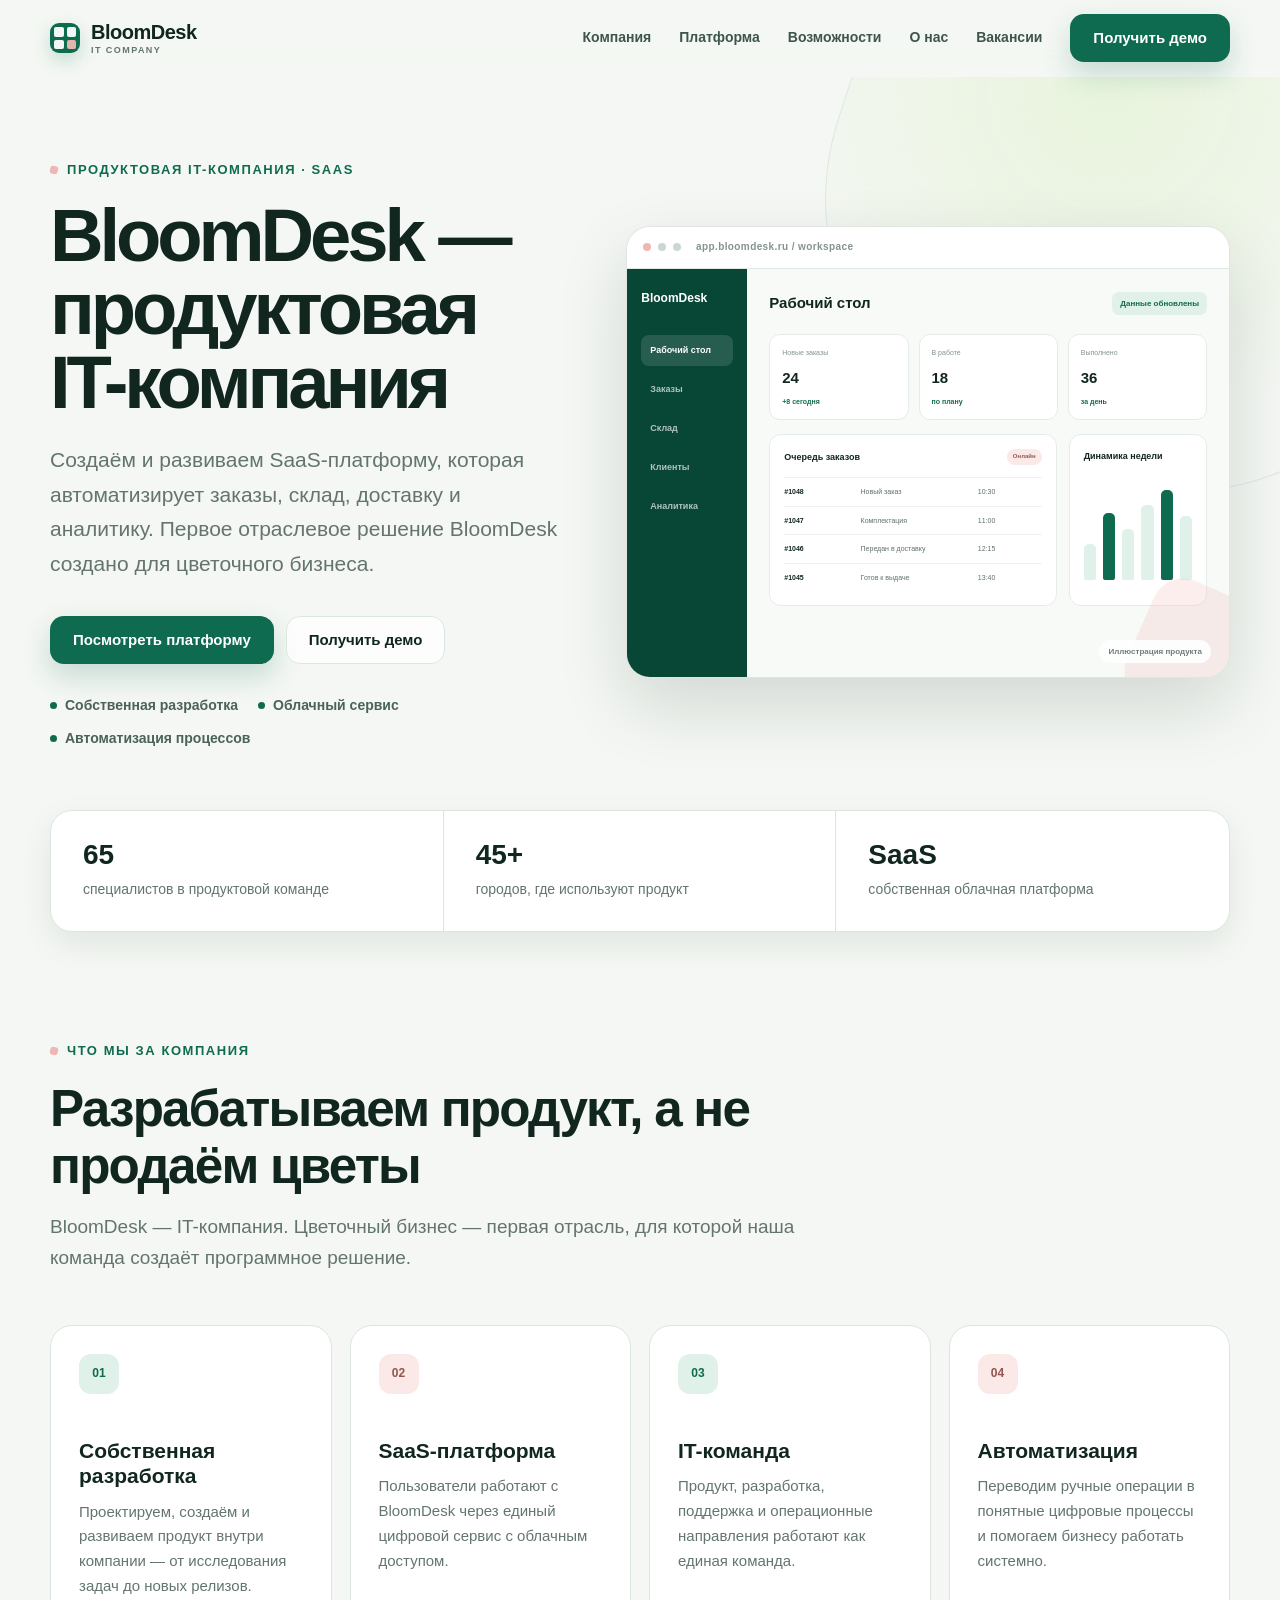
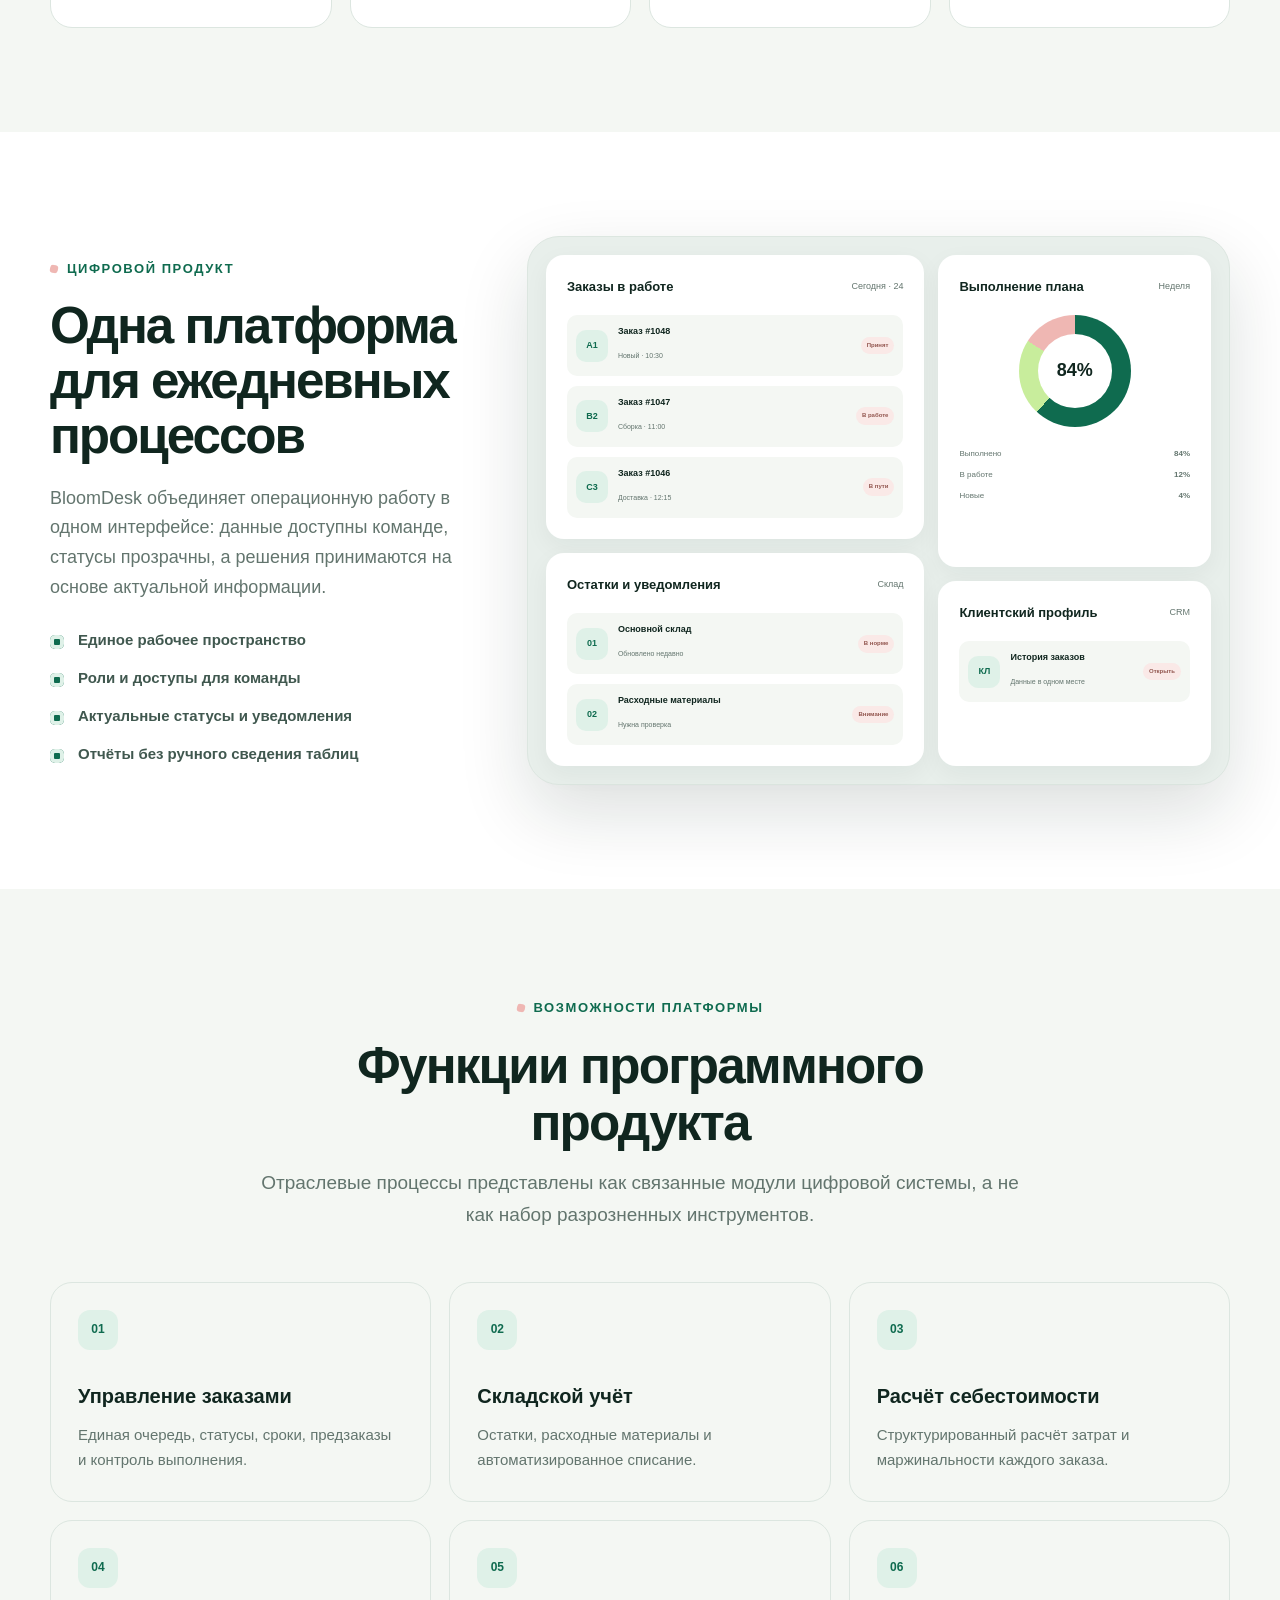
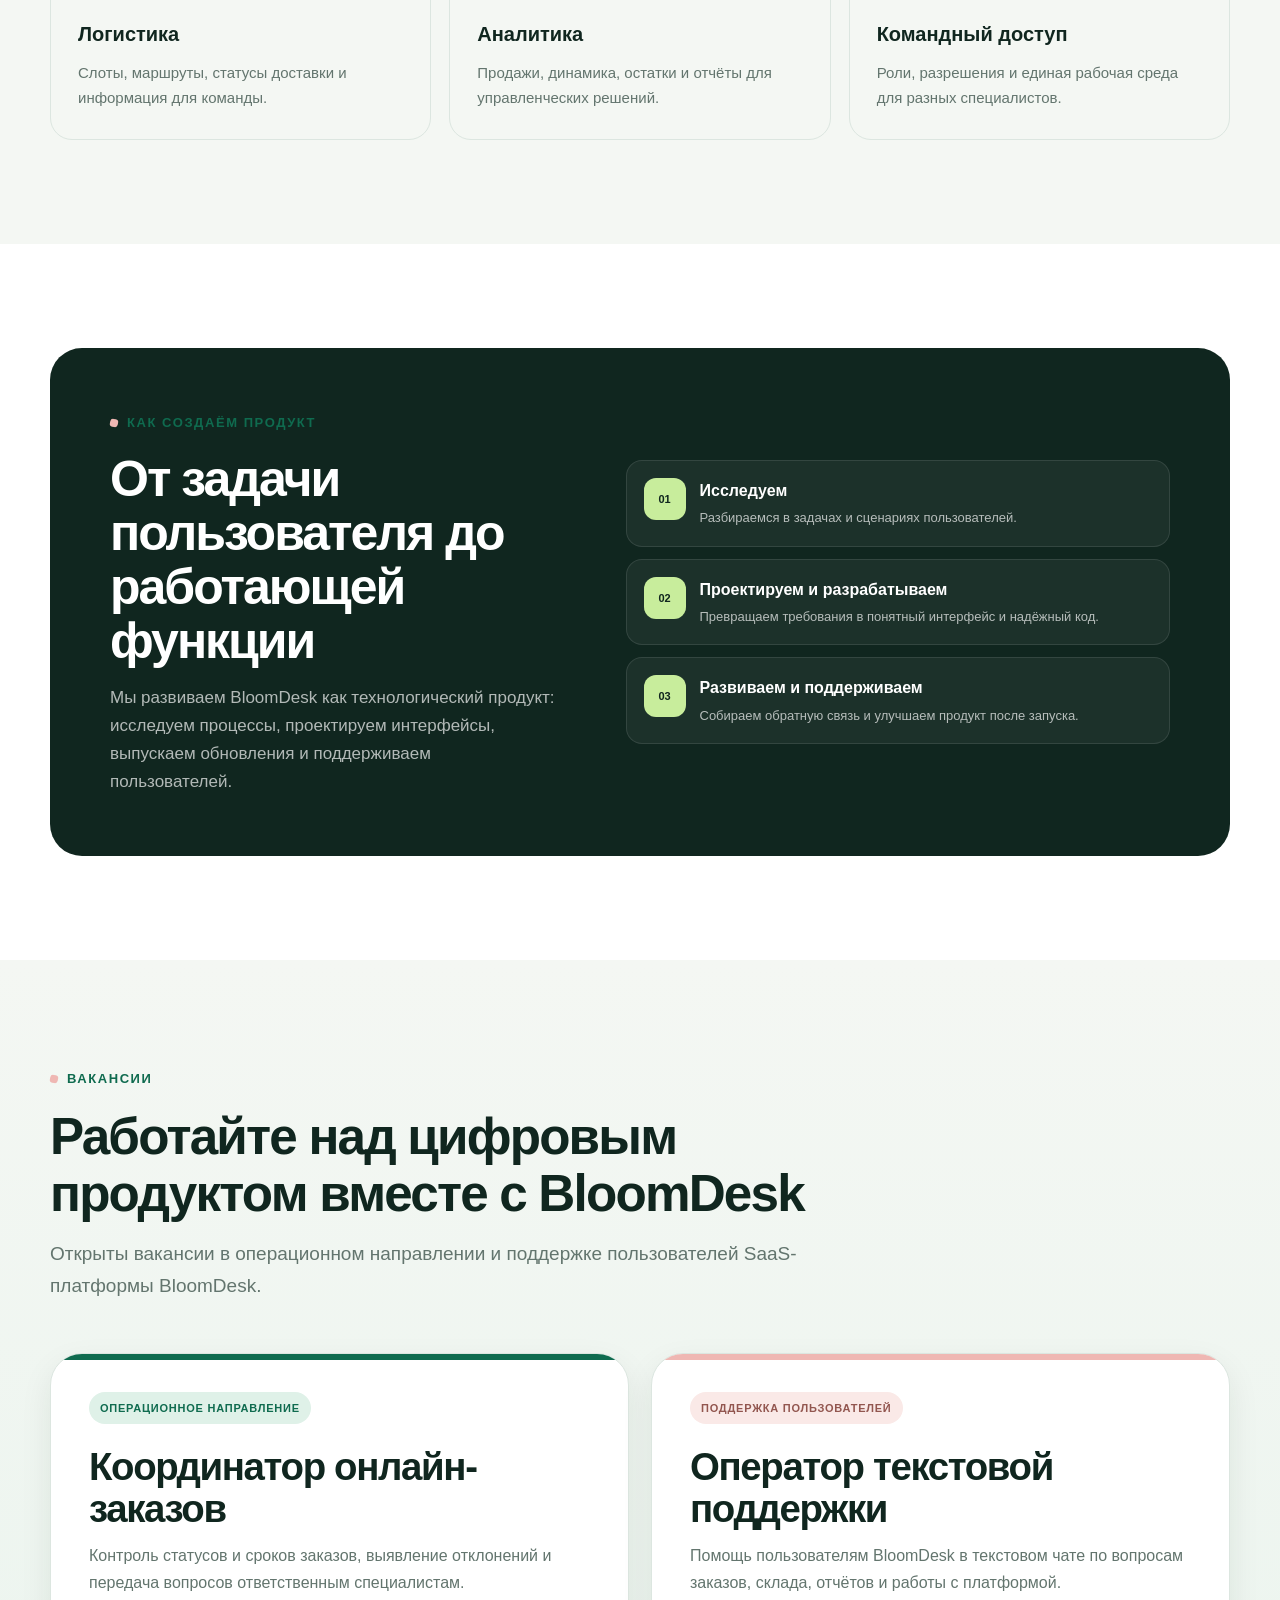
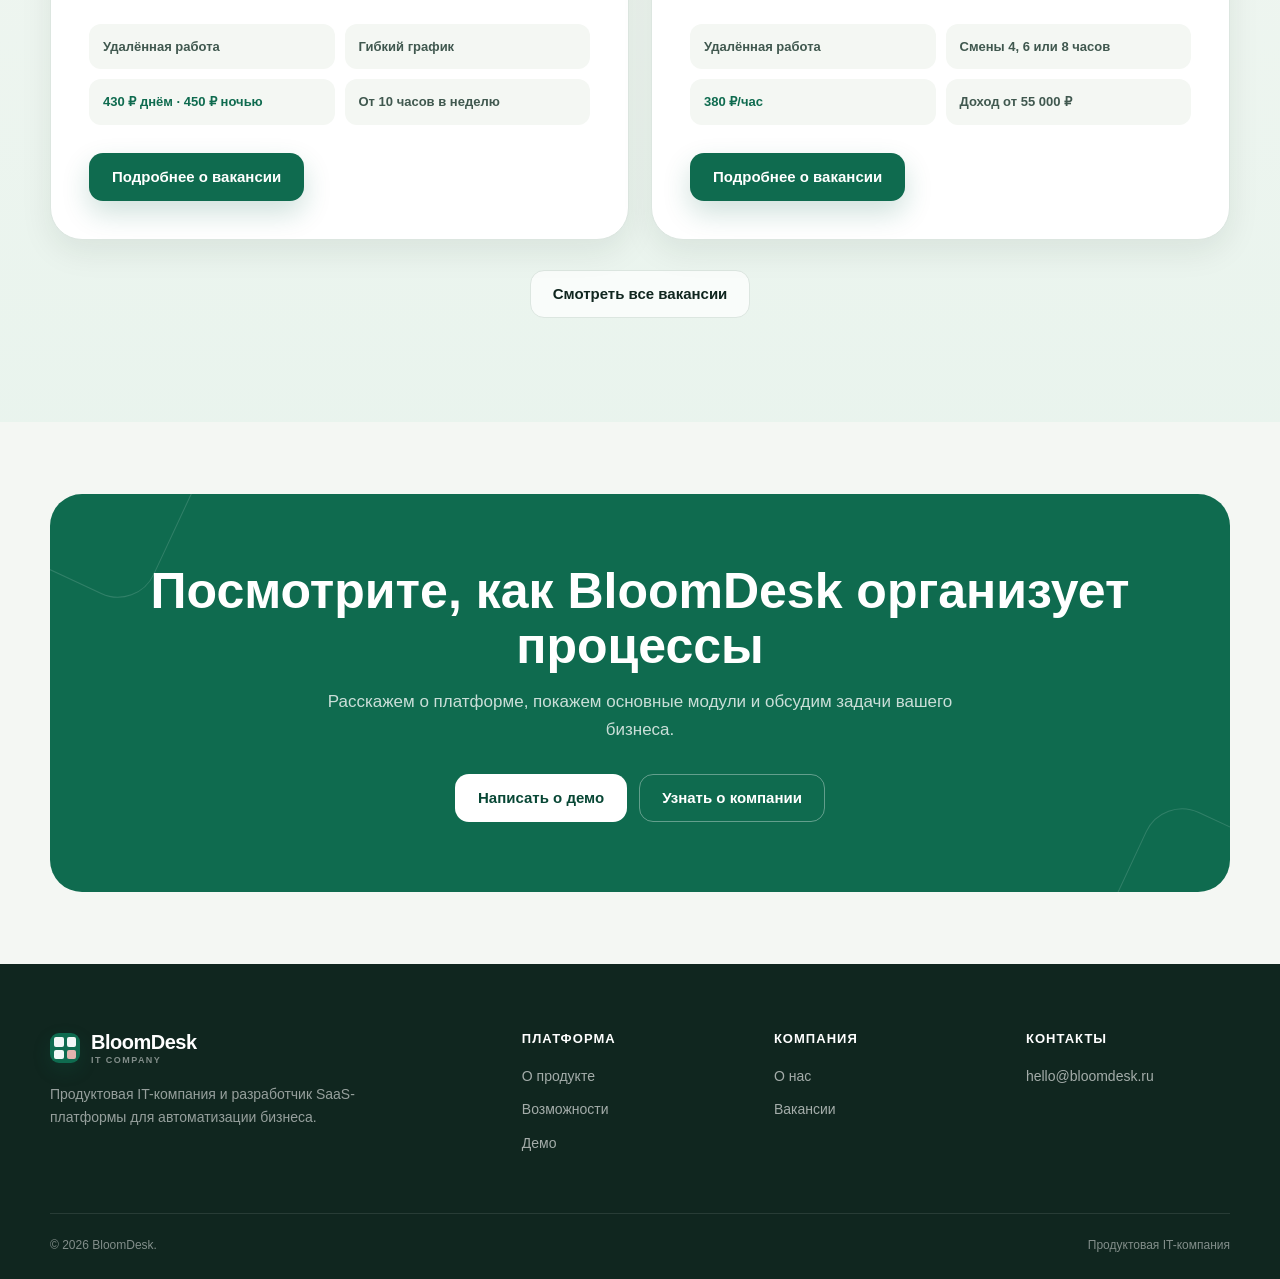
==== commit 8e05dc3c: "Remove LLC name from site footers" ====
--- a/index.html
+++ b/index.html
@@ -285,7 +285,7 @@
         <div class="footer-column"><h2>Компания</h2><a href="about.html">О нас</a><a href="careers.html">Вакансии</a></div>
         <div class="footer-column"><h2>Контакты</h2><a href="mailto:hello@bloomdesk.ru">hello@bloomdesk.ru</a></div>
       </div>
-      <div class="footer-bottom"><span>© <span data-year>2026</span> BloomDesk. ООО «БлумДеск».</span><span>Продуктовая IT-компания</span></div>
+      <div class="footer-bottom"><span>© <span data-year>2026</span> BloomDesk.</span><span>Продуктовая IT-компания</span></div>
     </div>
   </footer>
 </body>
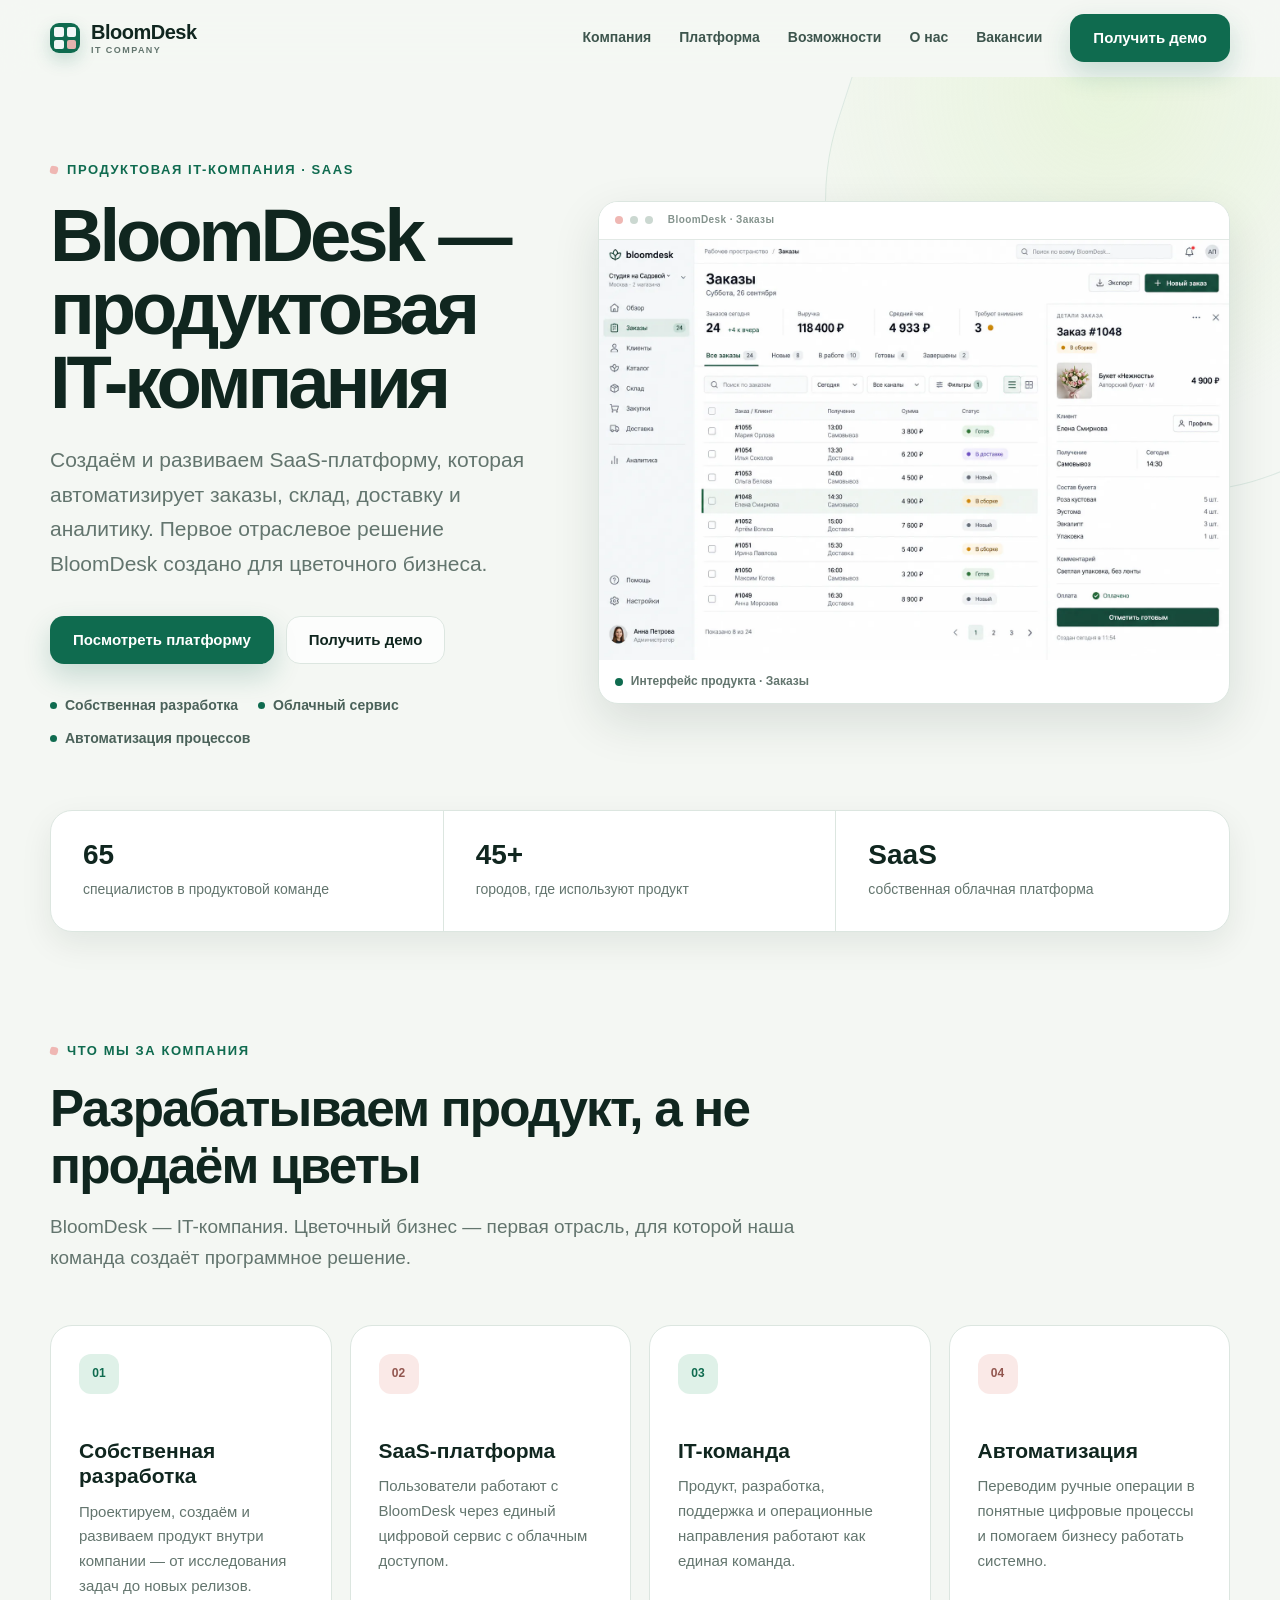
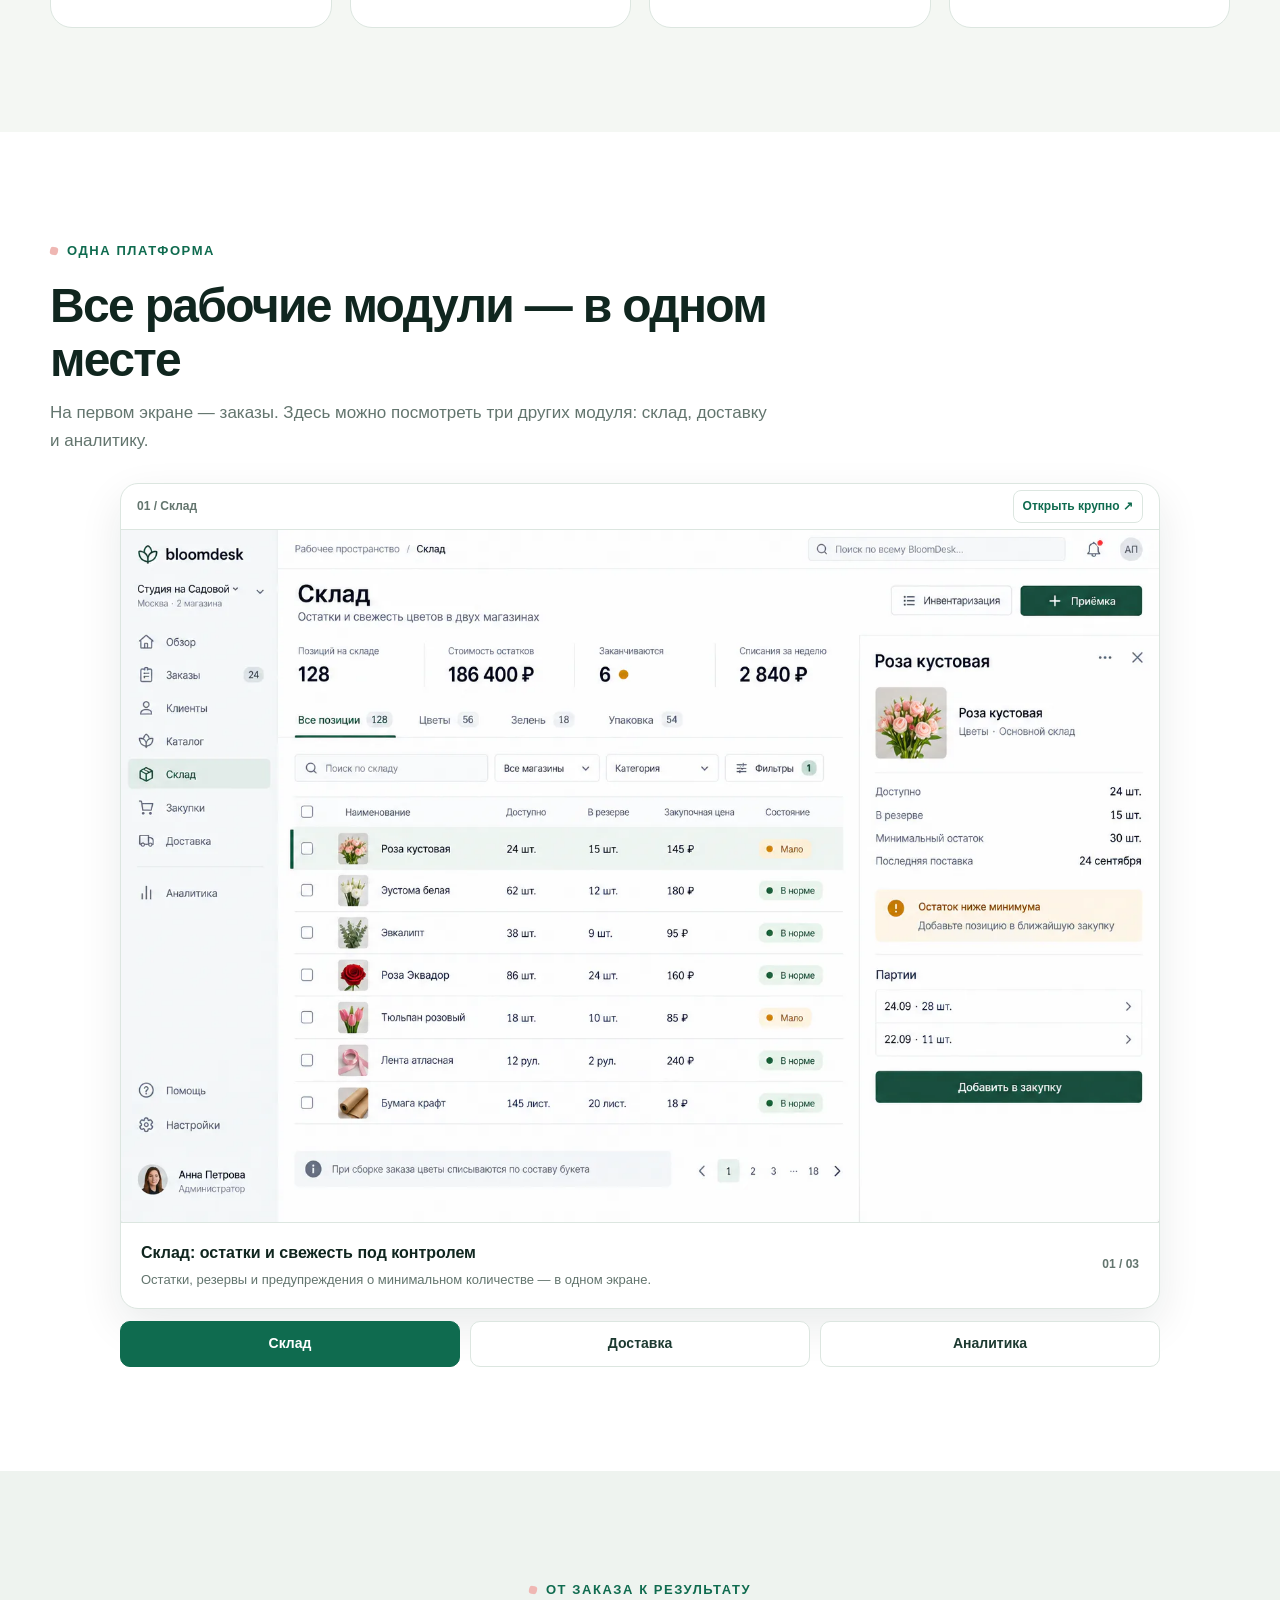
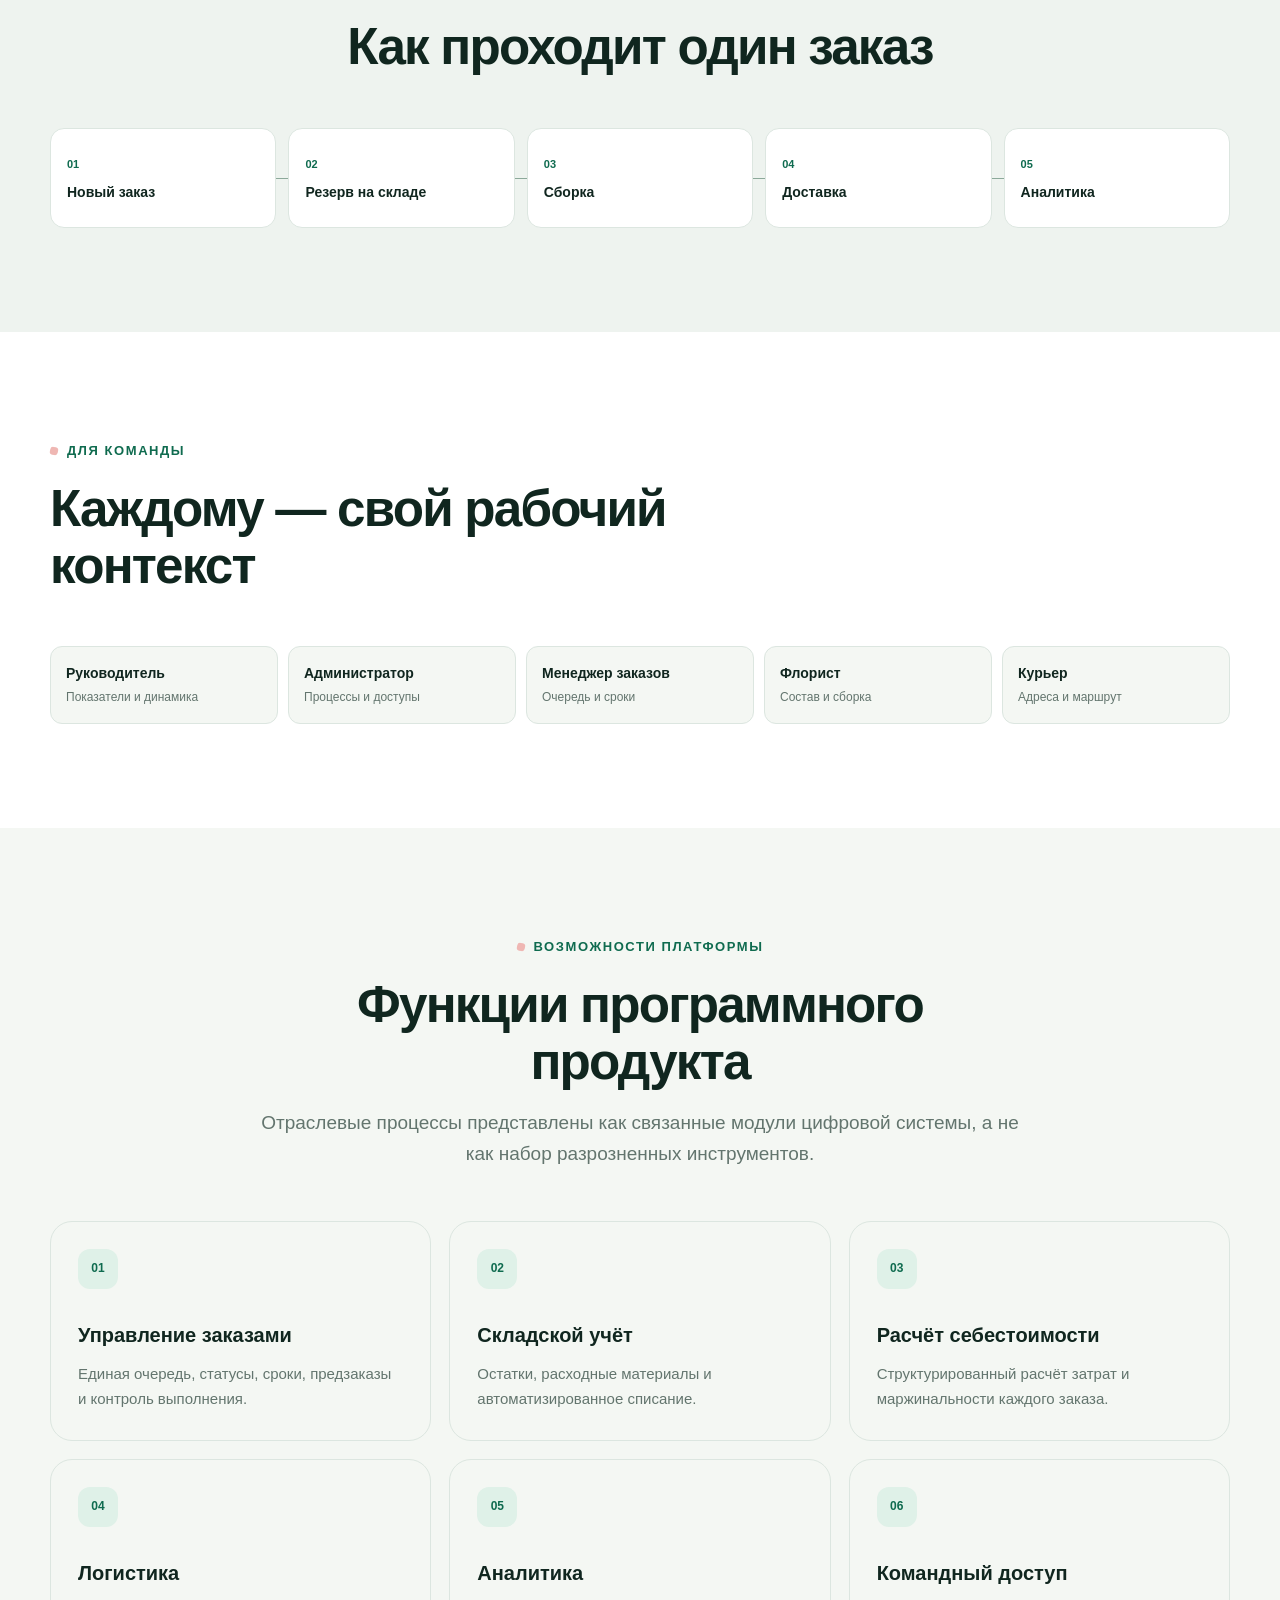
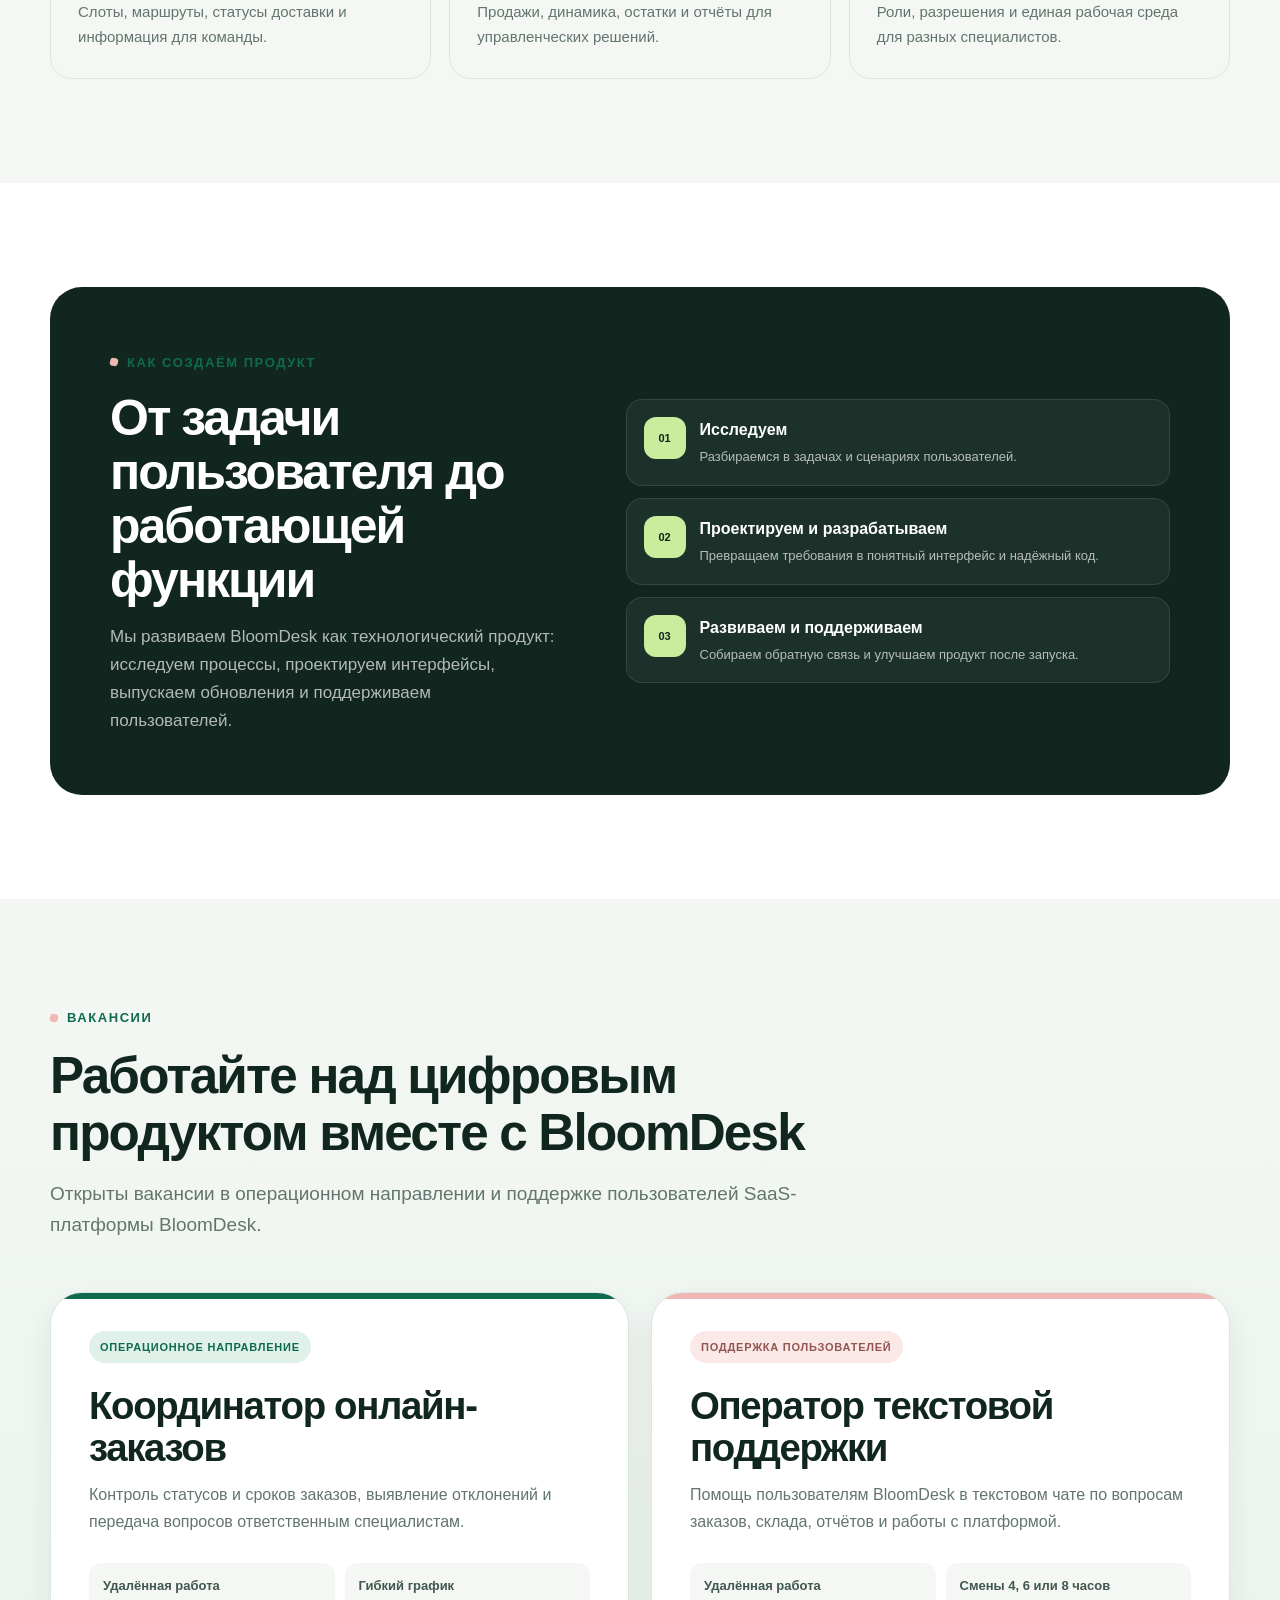
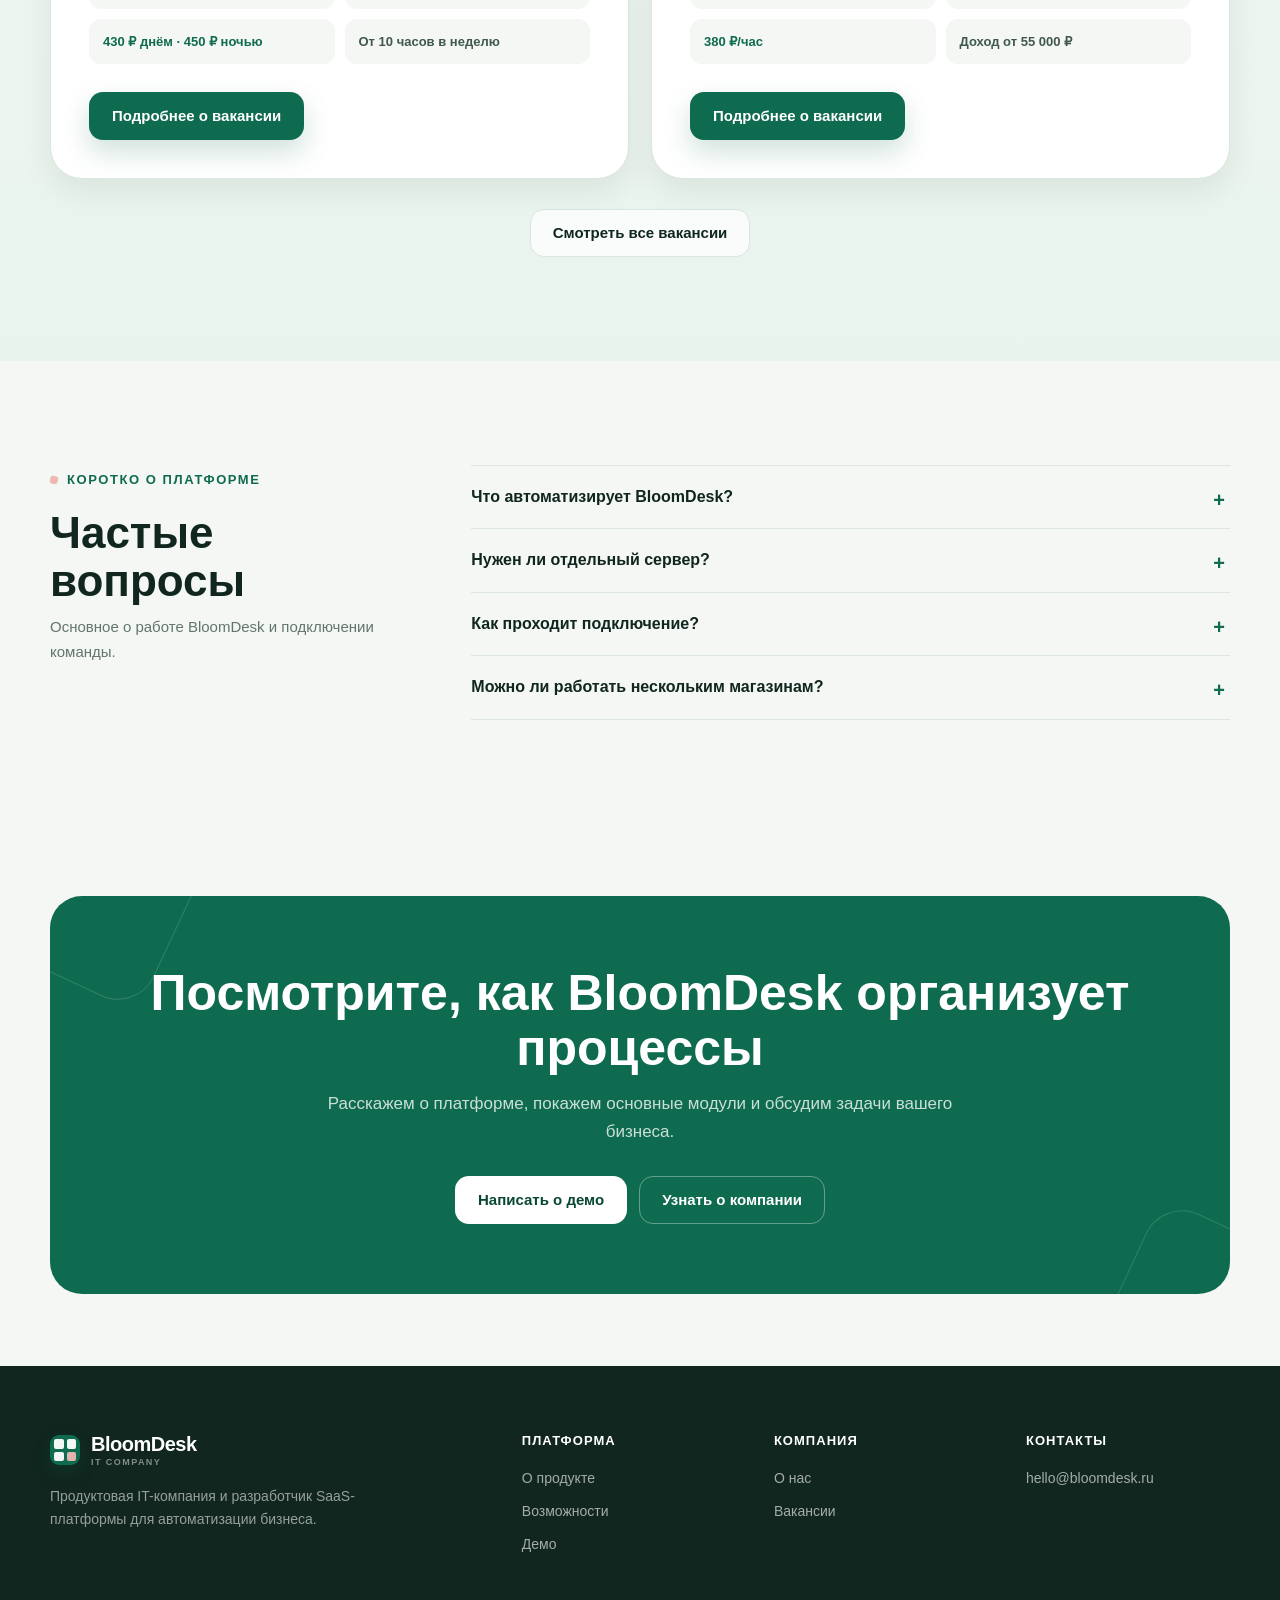
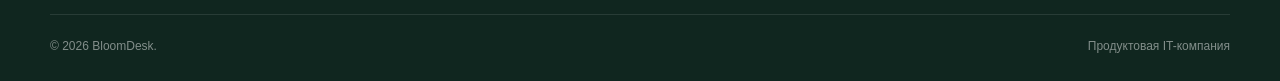
==== commit e6a07385: "Improve product presentation and screenshots Обновить композицию первого экрана, галерею реальных ин" ====
--- a/index.html
+++ b/index.html
@@ -14,8 +14,8 @@
   <meta name="twitter:card" content="summary_large_image">
   <link rel="canonical" href="https://bloomdesk.ru/">
   <link rel="icon" type="image/png" href="favicon.png?v=20260930">
-  <link rel="stylesheet" href="styles.css?v=20260930">
-  <script src="script.js?v=20260930" defer></script>
+  <link rel="stylesheet" href="styles.css?v=20261006-preview">
+  <script src="script.js?v=20261006-preview" defer></script>
   <title>BloomDesk — продуктовая IT-компания и разработчик SaaS-платформы</title>
 </head>
 <body>
@@ -68,41 +68,11 @@
           </div>
         </div>
 
-        <div class="product-window reveal reveal--delay" aria-label="Иллюстрация интерфейса SaaS-платформы BloomDesk">
-          <div class="window-bar"><span></span><span></span><span></span><div class="window-address">app.bloomdesk.ru / workspace</div></div>
-          <div class="app-shell">
-            <aside class="app-sidebar" aria-hidden="true">
-              <div class="app-brand">BloomDesk</div>
-              <div class="app-nav-item is-active">Рабочий стол</div>
-              <div class="app-nav-item">Заказы</div>
-              <div class="app-nav-item">Склад</div>
-              <div class="app-nav-item">Клиенты</div>
-              <div class="app-nav-item">Аналитика</div>
-            </aside>
-            <div class="app-main" aria-hidden="true">
-              <div class="app-heading"><strong>Рабочий стол</strong><span>Данные обновлены</span></div>
-              <div class="metric-grid">
-                <div class="metric-card"><small>Новые заказы</small><b>24</b><em>+8 сегодня</em></div>
-                <div class="metric-card"><small>В работе</small><b>18</b><em>по плану</em></div>
-                <div class="metric-card"><small>Выполнено</small><b>36</b><em>за день</em></div>
-              </div>
-              <div class="dashboard-grid">
-                <div class="ui-panel">
-                  <div class="ui-panel-title">Очередь заказов <span class="ui-status">Онлайн</span></div>
-                  <div class="order-row"><strong>#1048</strong><span>Новый заказ</span><span>10:30</span></div>
-                  <div class="order-row"><strong>#1047</strong><span>Комплектация</span><span>11:00</span></div>
-                  <div class="order-row"><strong>#1046</strong><span>Передан в доставку</span><span>12:15</span></div>
-                  <div class="order-row"><strong>#1045</strong><span>Готов к выдаче</span><span>13:40</span></div>
-                </div>
-                <div class="ui-panel">
-                  <div class="ui-panel-title">Динамика недели</div>
-                  <div class="bar-chart"><i style="height:38%"></i><i style="height:72%"></i><i style="height:54%"></i><i style="height:80%"></i><i style="height:96%"></i><i style="height:68%"></i></div>
-                </div>
-              </div>
-            </div>
-          </div>
-          <span class="mockup-caption">Иллюстрация продукта</span>
-        </div>
+        <figure class="product-window product-window--real reveal reveal--delay">
+          <div class="window-bar"><span></span><span></span><span></span><div class="window-address">BloomDesk · Заказы</div></div>
+          <img class="hero-product-image" src="product-orders.webp" alt="Реальный экран BloomDesk: очередь заказов, статусы и карточка выбранного заказа" width="1536" height="1024" fetchpriority="high">
+          <figcaption class="hero-product-caption"><span class="status-dot"></span> Интерфейс продукта · Заказы</figcaption>
+        </figure>
       </div>
     </section>
 
@@ -133,52 +103,60 @@
     </section>
 
     <section class="section section--surface" id="platform">
-      <div class="container showcase">
-        <div class="showcase-copy">
-          <div class="eyebrow">Цифровой продукт</div>
-          <h2>Одна платформа для ежедневных процессов</h2>
-          <p>BloomDesk объединяет операционную работу в одном интерфейсе: данные доступны команде, статусы прозрачны, а решения принимаются на основе актуальной информации.</p>
-          <ul class="check-list">
-            <li>Единое рабочее пространство</li>
-            <li>Роли и доступы для команды</li>
-            <li>Актуальные статусы и уведомления</li>
-            <li>Отчёты без ручного сведения таблиц</li>
-          </ul>
-        </div>
-        <div class="workspace-preview" aria-label="Пример модулей интерфейса платформы">
-          <div class="preview-column">
-            <div class="preview-card">
-              <header><strong>Заказы в работе</strong><span>Сегодня · 24</span></header>
-              <ul class="preview-list">
-                <li><span class="preview-avatar">A1</span><span><b>Заказ #1048</b><small>Новый · 10:30</small></span><em>Принят</em></li>
-                <li><span class="preview-avatar">B2</span><span><b>Заказ #1047</b><small>Сборка · 11:00</small></span><em>В работе</em></li>
-                <li><span class="preview-avatar">C3</span><span><b>Заказ #1046</b><small>Доставка · 12:15</small></span><em>В пути</em></li>
-              </ul>
-            </div>
-            <div class="preview-card">
-              <header><strong>Остатки и уведомления</strong><span>Склад</span></header>
-              <ul class="preview-list">
-                <li><span class="preview-avatar">01</span><span><b>Основной склад</b><small>Обновлено недавно</small></span><em>В норме</em></li>
-                <li><span class="preview-avatar">02</span><span><b>Расходные материалы</b><small>Нужна проверка</small></span><em>Внимание</em></li>
-              </ul>
-            </div>
-          </div>
-          <div class="preview-column">
-            <div class="preview-card">
-              <header><strong>Выполнение плана</strong><span>Неделя</span></header>
-              <div class="donut" aria-hidden="true"></div>
-              <div class="mini-legend"><span>Выполнено <b>84%</b></span><span>В работе <b>12%</b></span><span>Новые <b>4%</b></span></div>
-            </div>
-            <div class="preview-card">
-              <header><strong>Клиентский профиль</strong><span>CRM</span></header>
-              <ul class="preview-list">
-                <li><span class="preview-avatar">КЛ</span><span><b>История заказов</b><small>Данные в одном месте</small></span><em>Открыть</em></li>
-              </ul>
-            </div>
-          </div>
-        </div>
-      </div>
-    </section>
+      <div class="container showcase showcase--gallery">
+        <div class="section-heading product-heading">
+          <div class="eyebrow">Одна платформа</div>
+          <h2>Все рабочие модули — в одном месте</h2>
+          <p>На первом экране — заказы. Здесь можно посмотреть три других модуля: склад, доставку и аналитику.</p>
+        </div>
+        <div class="product-gallery" data-product-gallery>
+          <div class="product-gallery-frame">
+            <div class="product-gallery-toolbar"><span data-product-label>01 / Склад</span><button type="button" data-product-zoom>Открыть крупно <span aria-hidden="true">↗</span></button></div>
+            <button class="product-gallery-media" type="button" data-product-zoom aria-label="Открыть выбранный экран BloomDesk крупно">
+              <img src="product-stock.webp" alt="Реальный интерфейс BloomDesk: складской учёт" width="1536" height="1024" loading="lazy" data-product-image>
+            </button>
+            <div class="product-gallery-caption"><div><strong data-product-title>Склад: остатки и свежесть под контролем</strong><p data-product-description>Остатки, резервы и предупреждения о минимальном количестве — в одном экране.</p></div><span data-product-counter>01 / 03</span></div>
+          </div>
+          <div class="product-gallery-tabs" role="tablist" aria-label="Другие экраны продукта">
+            <button class="is-active" type="button" role="tab" aria-selected="true" tabindex="0" data-product-tab data-image="product-stock.webp" data-label="01 / Склад" data-title="Склад: остатки и свежесть под контролем" data-description="Остатки, резервы и предупреждения о минимальном количестве — в одном экране." data-alt="Реальный интерфейс BloomDesk: складской учёт" data-counter="01 / 03">Склад</button>
+            <button type="button" role="tab" aria-selected="false" tabindex="-1" data-product-tab data-image="product-delivery.webp" data-label="02 / Доставка" data-title="Доставка: маршрут и статусы на виду" data-description="Курьеры, адреса и порядок точек собраны на карте текущего дня." data-alt="Реальный интерфейс BloomDesk: управление доставкой" data-counter="02 / 03">Доставка</button>
+            <button type="button" role="tab" aria-selected="false" tabindex="-1" data-product-tab data-image="product-analytics.webp" data-label="03 / Аналитика" data-title="Аналитика для решений по бизнесу" data-description="Выручка, прибыль и динамика продаж без ручного сведения отчётов." data-alt="Реальный интерфейс BloomDesk: аналитика бизнеса" data-counter="03 / 03">Аналитика</button>
+          </div>
+        </div>
+      </div>
+    </section>
+
+    <section class="section order-flow" id="workflow">
+      <div class="container">
+        <div class="section-heading section-heading--center">
+          <div class="eyebrow">От заказа к результату</div>
+          <h2>Как проходит один заказ</h2>
+        </div>
+        <ol class="order-flow-list">
+          <li><span>01</span><strong>Новый заказ</strong></li>
+          <li><span>02</span><strong>Резерв на складе</strong></li>
+          <li><span>03</span><strong>Сборка</strong></li>
+          <li><span>04</span><strong>Доставка</strong></li>
+          <li><span>05</span><strong>Аналитика</strong></li>
+        </ol>
+      </div>
+    </section>
+
+    <section class="section section--surface" id="users">
+      <div class="container">
+        <div class="section-heading">
+          <div class="eyebrow">Для команды</div>
+          <h2>Каждому — свой рабочий контекст</h2>
+        </div>
+        <ul class="role-list">
+          <li><strong>Руководитель</strong><span>Показатели и динамика</span></li>
+          <li><strong>Администратор</strong><span>Процессы и доступы</span></li>
+          <li><strong>Менеджер заказов</strong><span>Очередь и сроки</span></li>
+          <li><strong>Флорист</strong><span>Состав и сборка</span></li>
+          <li><strong>Курьер</strong><span>Адреса и маршрут</span></li>
+        </ul>
+      </div>
+    </section>
 
     <section class="section" id="capabilities">
       <div class="container">
@@ -198,9 +176,9 @@
       </div>
     </section>
 
-    <section class="section section--surface">
-      <div class="container">
-        <div class="process-band">
+    <section class="section section--surface">
+      <div class="container">
+        <div class="process-band">
           <div>
             <div class="eyebrow">Как создаём продукт</div>
             <h2>От задачи пользователя до работающей функции</h2>
@@ -256,6 +234,18 @@
         <div class="vacancies-all-link"><a class="button button--secondary" href="careers.html">Смотреть все вакансии</a></div>
       </div>
     </section>
+
+    <section class="section faq-section" id="faq">
+      <div class="container faq-layout">
+        <div class="faq-intro"><div class="eyebrow">Коротко о платформе</div><h2>Частые вопросы</h2><p>Основное о работе BloomDesk и подключении команды.</p></div>
+        <div class="home-faq-list">
+          <details class="faq-item"><summary>Что автоматизирует BloomDesk?</summary><p>Платформа связывает заказы, складские остатки, сборку, доставку и управленческую аналитику.</p></details>
+          <details class="faq-item"><summary>Нужен ли отдельный сервер?</summary><p>Нет. BloomDesk работает как облачный сервис: команда входит в рабочее пространство через браузер.</p></details>
+          <details class="faq-item"><summary>Как проходит подключение?</summary><p>Сначала мы знакомимся с процессами бизнеса, затем настраиваем рабочее пространство, роли и доступы команды.</p></details>
+          <details class="faq-item"><summary>Можно ли работать нескольким магазинам?</summary><p>Да. В одном рабочем пространстве можно вести процессы нескольких магазинов.</p></details>
+        </div>
+      </div>
+    </section>
 
     <section class="section section--tight" id="demo">
       <div class="container">
@@ -269,7 +259,11 @@
         </div>
       </div>
     </section>
-  </main>
+  </main>
+
+  <dialog class="product-lightbox" data-product-lightbox aria-label="Экран интерфейса BloomDesk">
+    <div class="product-lightbox-inner"><div class="product-lightbox-header"><span data-lightbox-label>Экран BloomDesk</span><button type="button" data-lightbox-close aria-label="Закрыть">×</button></div><img src="product-stock.webp" alt="Экран интерфейса BloomDesk" data-lightbox-image></div>
+  </dialog>
 
   <footer class="site-footer" id="footer">
     <div class="container">
--- a/styles.css
+++ b/styles.css
@@ -2794,6 +2794,362 @@
   }
 }
 
+/* Product presentation: use the real interface once, without cropped collage panels. */
+.hero-grid {
+  grid-template-columns: minmax(0, 0.88fr) minmax(0, 1.12fr);
+  gap: clamp(28px, 4vw, 58px);
+}
+
+.product-window--real {
+  margin: 0;
+  overflow: hidden;
+  border: 1px solid var(--line);
+  border-radius: 20px;
+  background: #fff;
+  box-shadow: 0 18px 48px rgba(16, 38, 31, 0.12);
+  transform: none;
+}
+
+.product-window--real::after {
+  display: none;
+}
+
+.product-window--real .window-bar {
+  height: 38px;
+}
+
+.hero-product-image {
+  display: block;
+  width: 100%;
+  height: auto;
+  aspect-ratio: 3 / 2;
+  object-fit: contain;
+  background: #f1f4f2;
+}
+
+.hero-product-caption {
+  display: flex;
+  align-items: center;
+  gap: 8px;
+  padding: 12px 16px;
+  color: var(--muted);
+  font-size: 12px;
+  font-weight: 700;
+}
+
+.status-dot {
+  width: 8px;
+  height: 8px;
+  border-radius: 50%;
+  background: var(--primary);
+}
+
+.showcase--gallery {
+  display: grid;
+  grid-template-columns: minmax(0, 1fr);
+  gap: 28px;
+}
+
+.product-heading {
+  max-width: 720px;
+  margin: 0;
+}
+
+.product-heading h2 {
+  margin-bottom: 12px;
+  color: var(--ink);
+  font-size: clamp(32px, 4vw, 48px);
+  line-height: 1.12;
+  letter-spacing: -0.035em;
+}
+
+.product-heading p {
+  color: var(--muted);
+  font-size: 17px;
+}
+
+.product-gallery {
+  width: 100%;
+  max-width: 1040px;
+  margin-inline: auto;
+}
+
+.product-gallery-frame {
+  overflow: hidden;
+  border: 1px solid var(--line);
+  border-radius: 18px;
+  background: #fff;
+  box-shadow: 0 16px 44px rgba(16, 38, 31, 0.09);
+}
+
+.product-gallery-toolbar,
+.product-gallery-caption,
+.product-gallery-tabs {
+  display: flex;
+  align-items: center;
+  justify-content: space-between;
+}
+
+.product-gallery-toolbar {
+  min-height: 46px;
+  padding: 0 16px;
+  border-bottom: 1px solid var(--line);
+  color: var(--muted);
+  font-size: 12px;
+  font-weight: 750;
+}
+
+.product-gallery-toolbar button {
+  padding: 6px 9px;
+  border: 1px solid var(--line);
+  border-radius: 8px;
+  background: #fff;
+  color: var(--primary);
+  cursor: pointer;
+  font-size: 12px;
+  font-weight: 700;
+}
+
+.product-gallery-media {
+  display: block;
+  width: 100%;
+  padding: 0;
+  overflow: hidden;
+  border: 0;
+  background: #f2f5f3;
+  cursor: zoom-in;
+}
+
+.product-gallery-media img {
+  display: block;
+  width: 100%;
+  height: auto;
+  aspect-ratio: 3 / 2;
+  object-fit: contain;
+}
+
+.product-gallery-caption {
+  gap: 20px;
+  padding: 17px 20px;
+  border-top: 1px solid var(--line);
+}
+
+.product-gallery-caption strong {
+  display: block;
+  margin-bottom: 3px;
+  color: var(--ink);
+  font-size: 16px;
+}
+
+.product-gallery-caption p {
+  color: var(--muted);
+  font-size: 13px;
+}
+
+.product-gallery-caption > span {
+  flex: none;
+  color: var(--muted);
+  font-size: 12px;
+  font-weight: 750;
+}
+
+.product-gallery-tabs {
+  display: grid;
+  grid-template-columns: repeat(3, minmax(0, 1fr));
+  gap: 10px;
+  margin-top: 12px;
+}
+
+.product-gallery-tabs button {
+  min-height: 46px;
+  padding: 10px 14px;
+  border: 1px solid var(--line);
+  border-radius: 10px;
+  background: #fff;
+  color: var(--text);
+  cursor: pointer;
+  font-size: 14px;
+  font-weight: 700;
+  transition: background var(--transition), color var(--transition), border-color var(--transition);
+}
+
+.product-gallery-tabs button:hover,
+.product-gallery-tabs button.is-active {
+  border-color: var(--primary);
+  background: var(--primary);
+  color: #fff;
+}
+
+.order-flow {
+  background: #eef3ef;
+}
+
+.order-flow-list {
+  display: grid;
+  grid-template-columns: repeat(5, minmax(0, 1fr));
+  gap: 12px;
+  list-style: none;
+}
+
+.order-flow-list li {
+  position: relative;
+  display: grid;
+  min-height: 100px;
+  align-content: center;
+  gap: 10px;
+  padding: 16px;
+  border: 1px solid var(--line);
+  border-radius: 14px;
+  background: #fff;
+}
+
+.order-flow-list li:not(:last-child)::after {
+  position: absolute;
+  top: 50%;
+  right: -13px;
+  width: 12px;
+  border-top: 1px solid #8ca99a;
+  content: "";
+}
+
+.order-flow-list span {
+  color: var(--primary);
+  font-size: 11px;
+  font-weight: 800;
+}
+
+.order-flow-list strong {
+  color: var(--ink);
+  font-size: 14px;
+  line-height: 1.3;
+}
+
+.role-list {
+  display: grid;
+  grid-template-columns: repeat(5, minmax(0, 1fr));
+  gap: 10px;
+  list-style: none;
+}
+
+.role-list li {
+  display: grid;
+  gap: 3px;
+  padding: 15px;
+  border: 1px solid var(--line);
+  border-radius: 12px;
+  background: var(--background);
+}
+
+.role-list strong {
+  color: var(--ink);
+  font-size: 14px;
+}
+
+.role-list span {
+  color: var(--muted);
+  font-size: 12px;
+}
+
+.faq-layout {
+  display: grid;
+  grid-template-columns: minmax(220px, 0.65fr) minmax(0, 1.35fr);
+  gap: 56px;
+}
+
+.faq-intro h2 {
+  margin-bottom: 10px;
+  color: var(--ink);
+  font-size: clamp(30px, 3.8vw, 44px);
+  line-height: 1.1;
+}
+
+.faq-intro p,
+.faq-item p {
+  color: var(--muted);
+  font-size: 15px;
+}
+
+.home-faq-list {
+  border-top: 1px solid var(--line);
+}
+
+.faq-item {
+  padding: 0;
+  border-bottom: 1px solid var(--line);
+}
+
+.faq-item summary {
+  position: relative;
+  padding: 18px 36px 18px 0;
+  color: var(--ink);
+  cursor: pointer;
+  font-size: 16px;
+  font-weight: 750;
+  list-style: none;
+}
+
+.faq-item summary::-webkit-details-marker { display: none; }
+.faq-item summary::after { position: absolute; right: 5px; content: "+"; color: var(--primary); font-size: 20px; }
+.faq-item[open] summary::after { content: "−"; }
+.faq-item p { padding: 0 28px 18px 0; }
+
+.product-lightbox {
+  width: min(96vw, 1500px);
+  max-width: none;
+  max-height: 94vh;
+  margin: auto;
+  padding: 14px;
+  border: 0;
+  border-radius: 16px;
+  background: #fff;
+}
+
+.product-lightbox::backdrop { background: rgba(10, 20, 16, 0.82); }
+.product-lightbox-inner { display: grid; gap: 12px; }
+.product-lightbox-header { display: flex; align-items: center; justify-content: space-between; color: var(--ink); font-weight: 750; }
+.product-lightbox-header button { width: 38px; height: 38px; border: 1px solid var(--line); border-radius: 50%; background: #fff; cursor: pointer; font-size: 24px; }
+.product-lightbox img { width: 100%; max-height: calc(94vh - 80px); object-fit: contain; }
+
+@media (max-width: 1040px) {
+  .hero-grid { grid-template-columns: minmax(0, 1fr) minmax(0, 1.1fr); }
+  .order-flow-list { grid-template-columns: repeat(3, minmax(0, 1fr)); }
+  .order-flow-list li:nth-child(3)::after { display: none; }
+  .role-list { grid-template-columns: repeat(3, minmax(0, 1fr)); }
+}
+
+@media (max-width: 860px) {
+  .hero-grid { grid-template-columns: minmax(0, 1fr); gap: 34px; }
+  .hero-copy { max-width: 700px; }
+  .product-window--real { width: 100%; max-width: 700px; }
+  .showcase--gallery { grid-template-columns: minmax(0, 1fr); }
+  .faq-layout { grid-template-columns: minmax(0, 1fr); gap: 26px; }
+}
+
+@media (max-width: 640px) {
+  .hero-grid { gap: 28px; }
+  .product-window--real { border-radius: 14px; }
+  .product-window--real .window-bar { height: 34px; }
+  .hero-product-caption { padding: 9px 12px; font-size: 11px; }
+  .product-heading p { font-size: 15px; }
+  .product-gallery-frame { border-radius: 13px; }
+  .product-gallery-caption { align-items: flex-start; padding: 13px; }
+  .product-gallery-caption strong { font-size: 14px; }
+  .product-gallery-caption p { font-size: 12px; }
+  .product-gallery-tabs { gap: 6px; }
+  .product-gallery-tabs button { min-height: 42px; padding: 8px 5px; font-size: 12px; }
+  .order-flow-list { grid-template-columns: minmax(0, 1fr); gap: 8px; }
+  .order-flow-list li { min-height: 0; grid-template-columns: 34px 1fr; align-items: center; padding: 12px 14px; }
+  .order-flow-list li:not(:last-child)::after { top: auto; right: auto; bottom: -9px; left: 30px; height: 10px; width: 0; border-top: 0; border-left: 1px solid #8ca99a; }
+  .role-list { grid-template-columns: repeat(2, minmax(0, 1fr)); gap: 8px; }
+  .role-list li { padding: 12px; }
+  .role-list strong { font-size: 13px; }
+  .role-list span { font-size: 11px; }
+}
+
+@media (prefers-reduced-motion: reduce) {
+  .product-gallery-tabs button { transition: none; }
+}
+
 @media (max-width: 1040px) {
   .income-example-grid {
     grid-template-columns: repeat(3, minmax(0, 1fr));
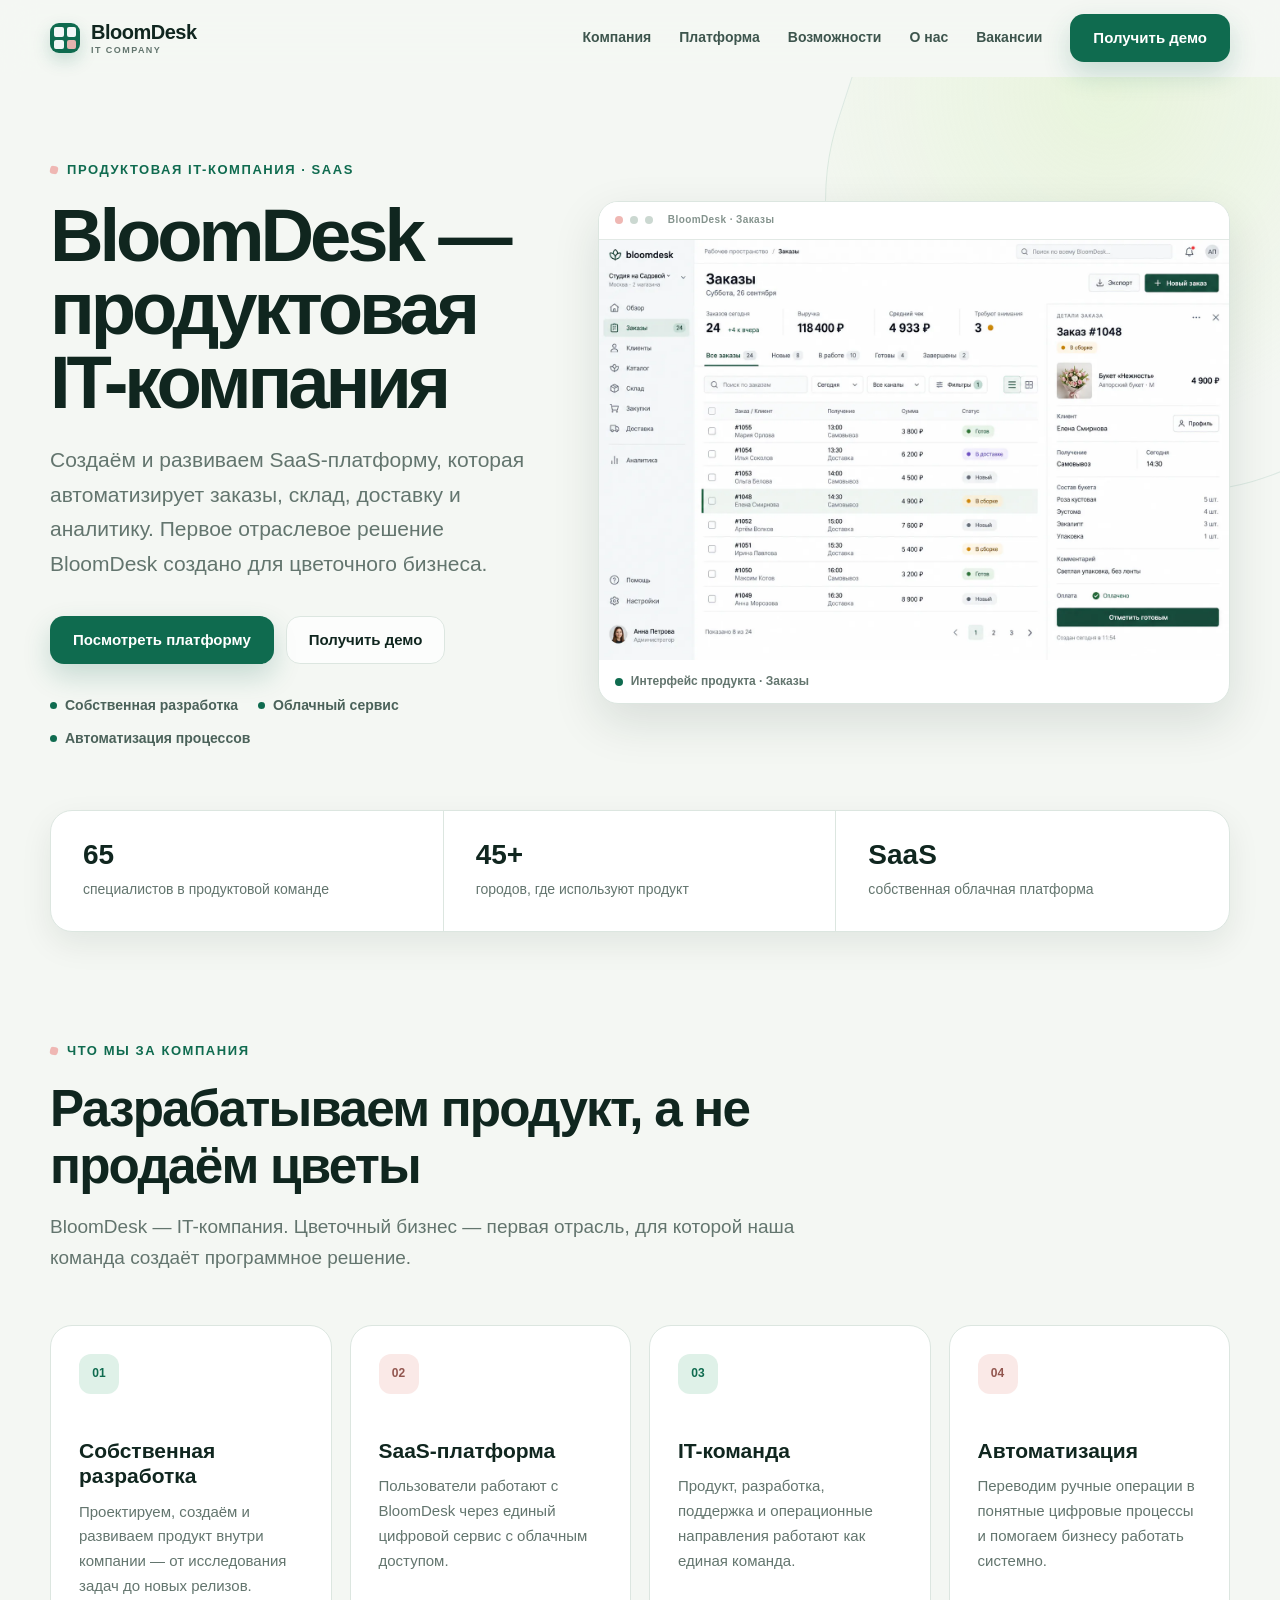
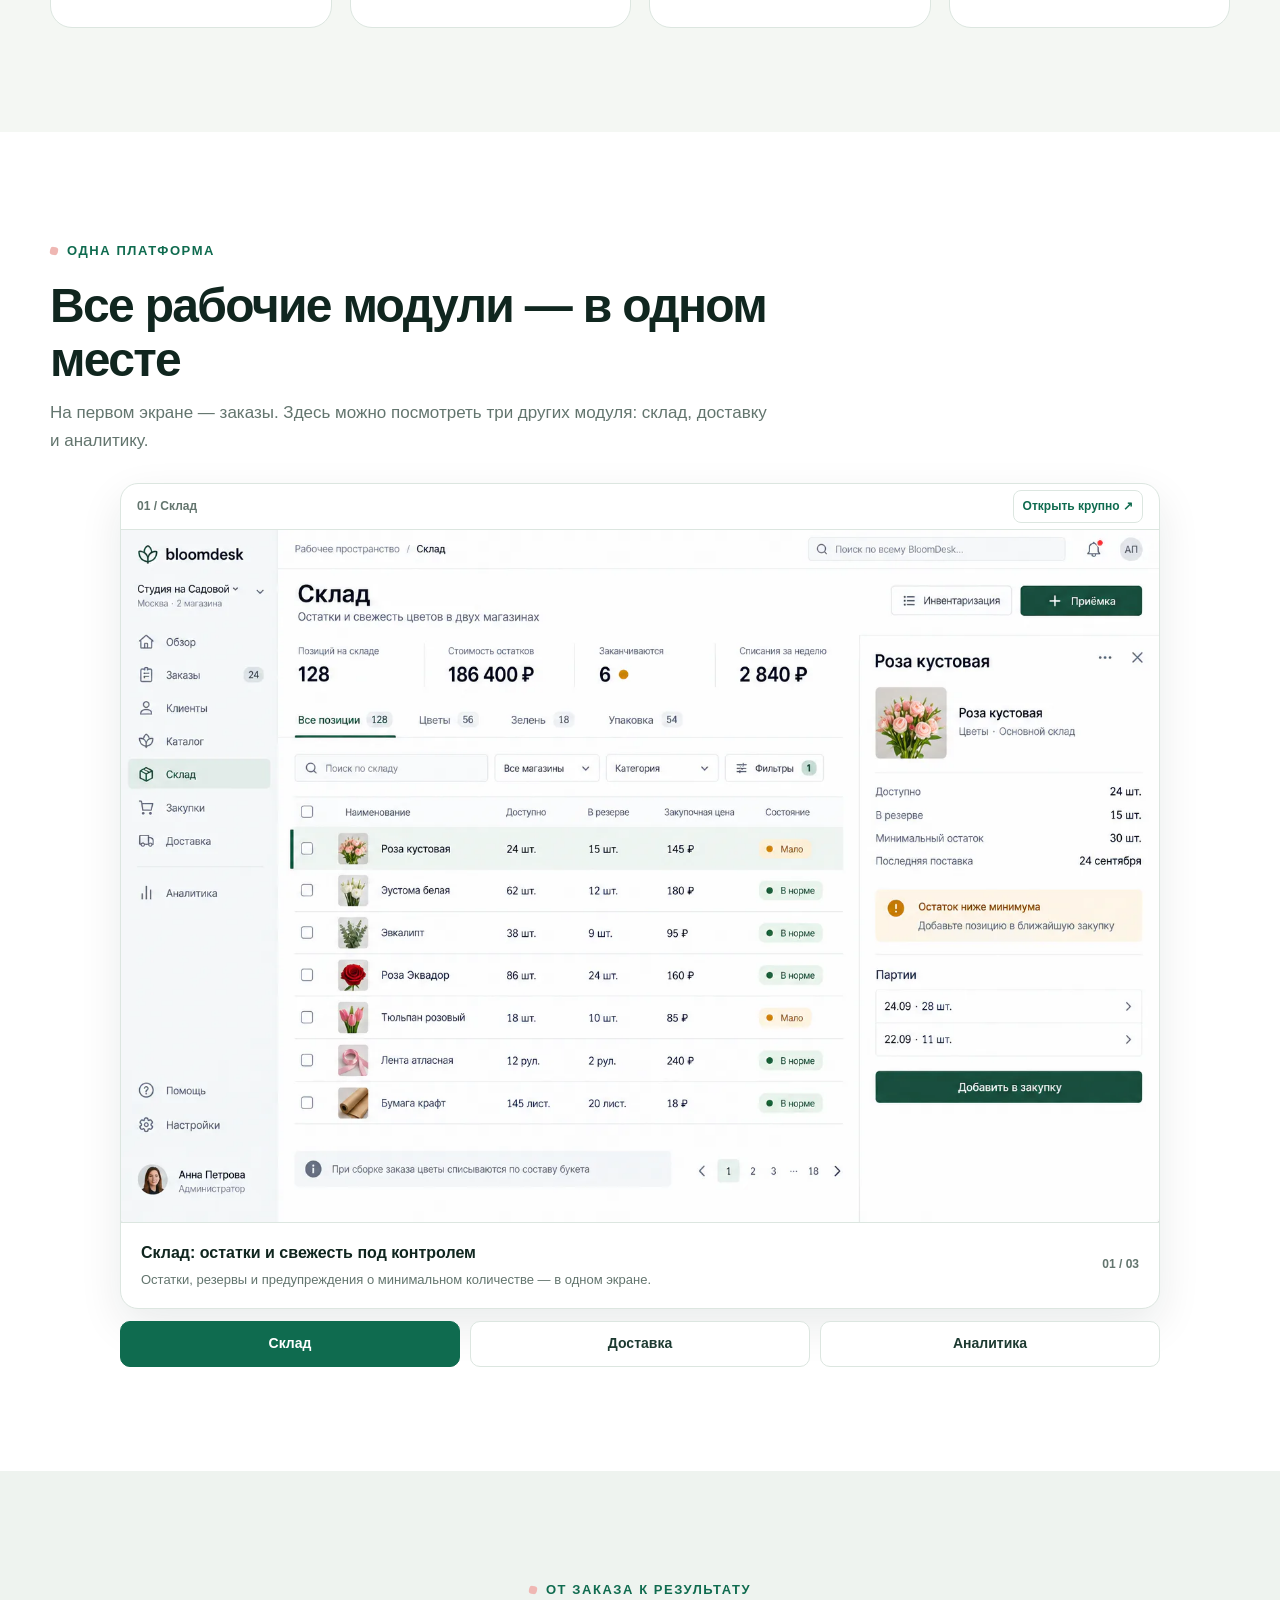
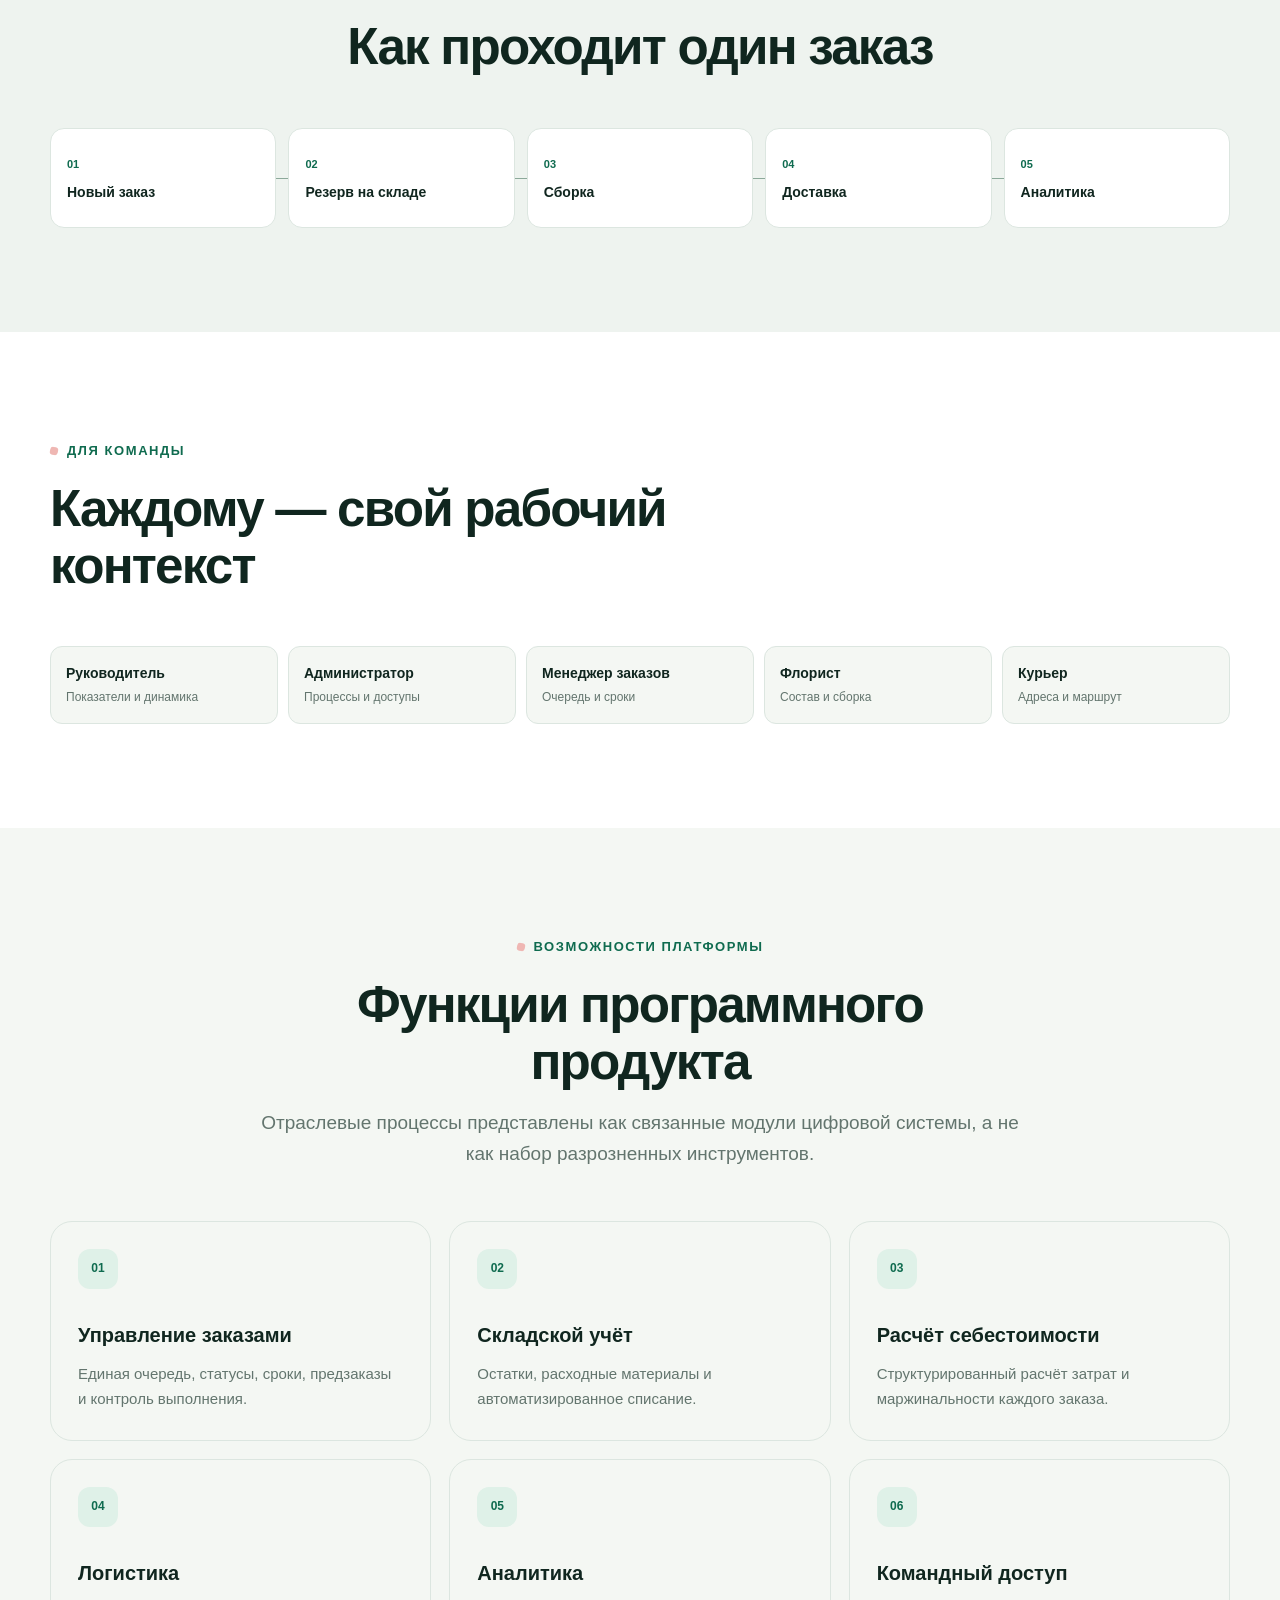
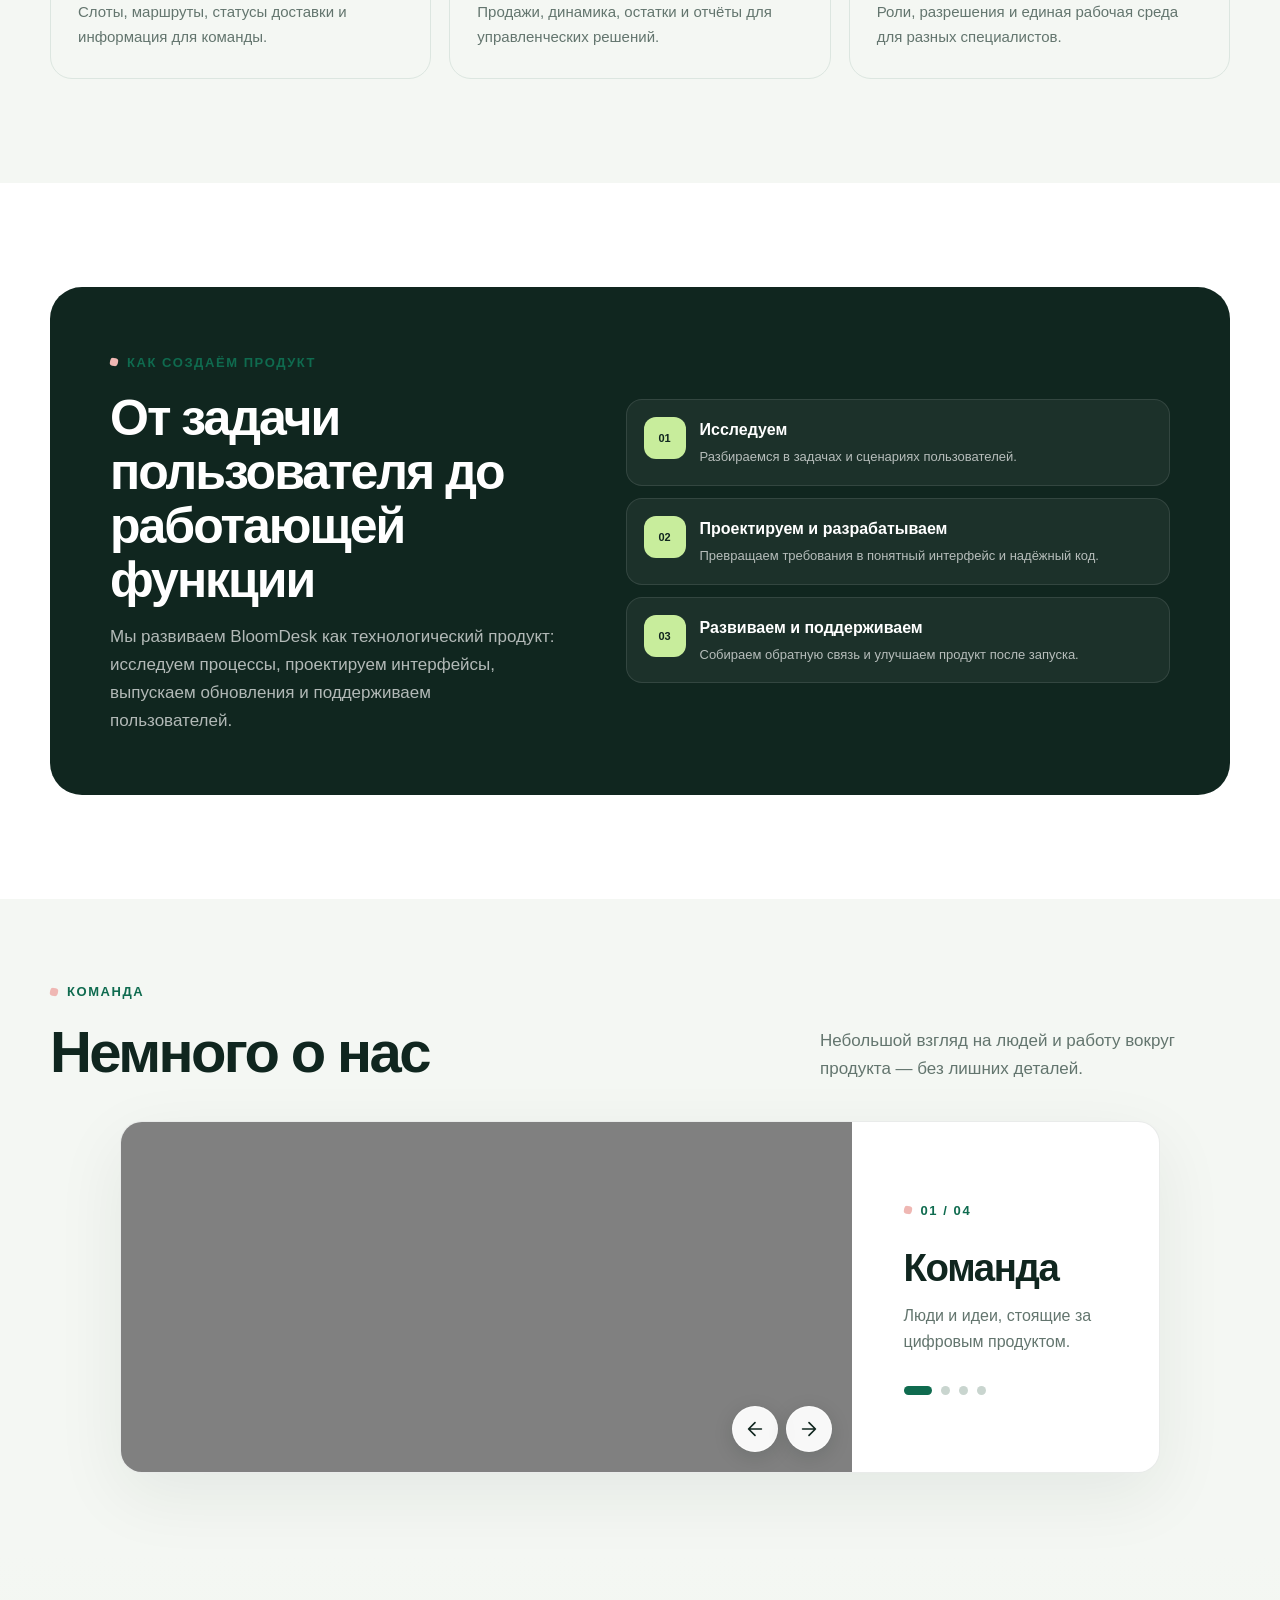
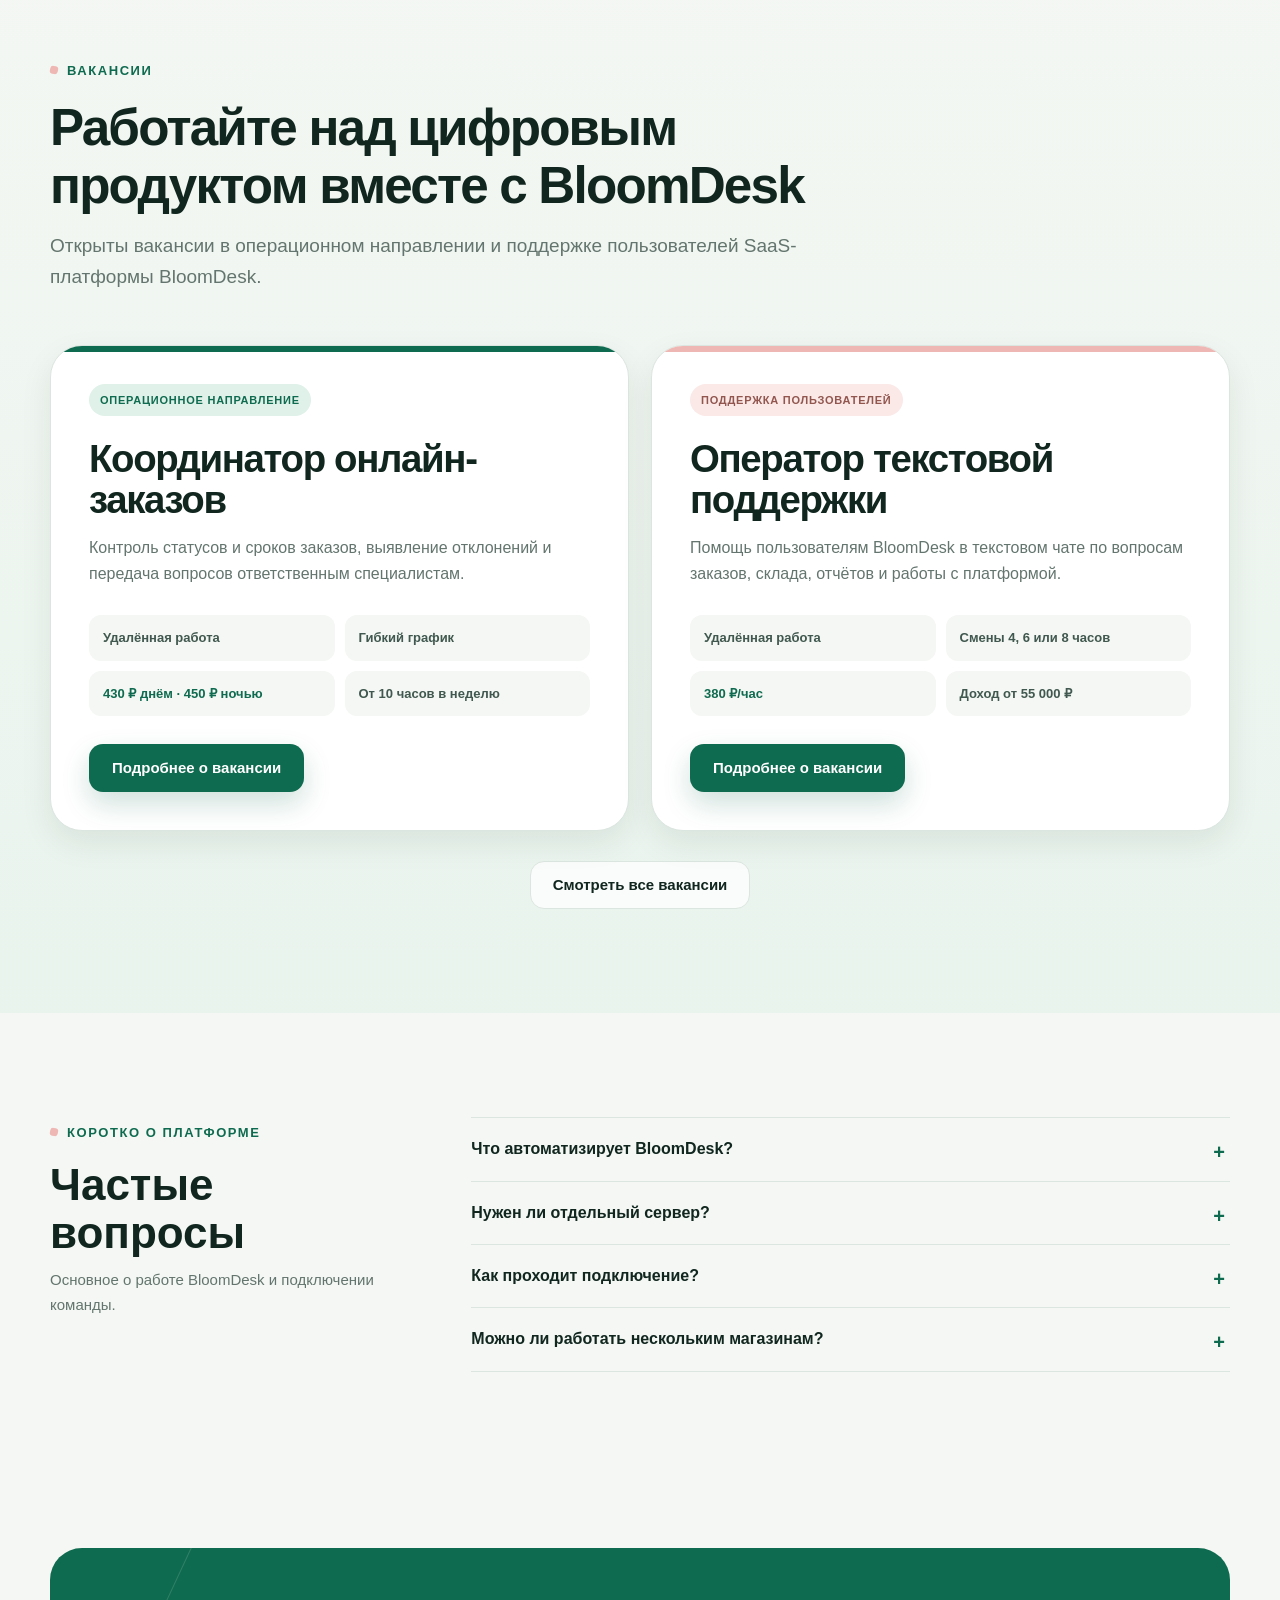
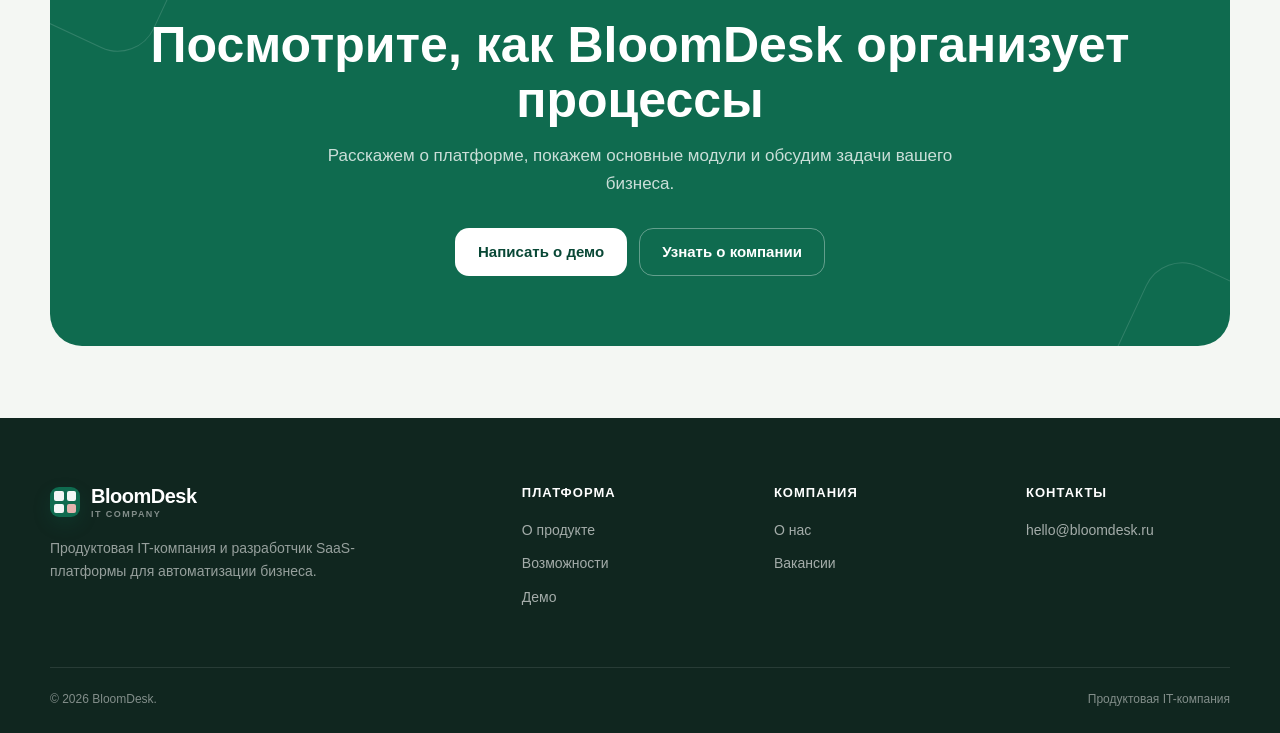
==== commit a13a3d9b: "Add team photo carousel and align controls" ====
--- a/index.html
+++ b/index.html
@@ -30,8 +30,8 @@
       <nav class="desktop-nav" aria-label="Основная навигация">
         <a href="#company">Компания</a>
         <a href="#platform">Платформа</a>
-        <a href="#capabilities">Возможности</a>
-        <a href="about.html">О нас</a>
+        <a href="#capabilities">Возможности</a>
+        <a href="about.html">О нас</a>
         <a href="careers.html">Вакансии</a>
         <a class="button button--primary" href="mailto:hello@bloomdesk.ru?subject=Демо%20BloomDesk">Получить демо</a>
       </nav>
@@ -44,8 +44,8 @@
   <nav class="mobile-nav" id="mobile-nav" aria-label="Мобильная навигация" data-mobile-nav hidden>
     <a href="#company">Компания</a>
     <a href="#platform">Платформа</a>
-    <a href="#capabilities">Возможности</a>
-    <a href="about.html">О нас</a>
+    <a href="#capabilities">Возможности</a>
+    <a href="about.html">О нас</a>
     <a href="careers.html">Вакансии</a>
     <a class="button button--primary" href="mailto:hello@bloomdesk.ru?subject=Демо%20BloomDesk">Получить демо</a>
   </nav>
@@ -193,6 +193,50 @@
       </div>
     </section>
 
+    <section class="section company-life-section" id="team">
+      <div class="container">
+        <div class="company-life-heading">
+          <div>
+            <div class="eyebrow">Команда</div>
+            <h2>Немного о нас</h2>
+          </div>
+          <p>Небольшой взгляд на людей и работу вокруг продукта — без лишних деталей.</p>
+        </div>
+        <div class="team-carousel" data-team-carousel aria-label="Фотографии команды BloomDesk">
+          <div class="team-carousel-visual">
+            <figure class="team-carousel-slide is-active" data-team-slide>
+              <img src="images/team-preview/team-gathering.jpeg" alt="Команда BloomDesk в рабочем пространстве" loading="lazy">
+            </figure>
+            <figure class="team-carousel-slide" data-team-slide hidden>
+              <img src="images/team-preview/product-presentation-oct.jpeg" alt="Команда BloomDesk представляет продукт" loading="lazy">
+            </figure>
+            <figure class="team-carousel-slide" data-team-slide hidden>
+              <img src="images/team-preview/team-workshop.jpeg" alt="Коллеги вместе проводят время на командном мероприятии" loading="lazy">
+            </figure>
+            <figure class="team-carousel-slide" data-team-slide hidden>
+              <img src="images/team-preview/team-presentation-metrics-new.jpeg" alt="Выступление и обсуждение развития команды" loading="lazy">
+            </figure>
+            <div class="team-carousel-arrows">
+              <button type="button" data-team-prev aria-label="Предыдущее фото"><svg viewBox="0 0 24 24" aria-hidden="true"><path d="M19 12H5m7 7-7-7 7-7"/></svg></button>
+              <button type="button" data-team-next aria-label="Следующее фото"><svg viewBox="0 0 24 24" aria-hidden="true"><path d="M5 12h14m-7-7 7 7-7 7"/></svg></button>
+            </div>
+          </div>
+          <div class="team-carousel-copy">
+            <span class="eyebrow" data-team-count aria-hidden="true">01 / 04</span>
+            <h3 data-team-title>Команда</h3>
+            <p data-team-caption>Люди и идеи, стоящие за цифровым продуктом.</p>
+            <div class="team-carousel-dots" aria-label="Выбрать фотографию">
+              <button type="button" data-team-dot="0" aria-label="Фото 1 из 4" aria-pressed="true"></button>
+              <button type="button" data-team-dot="1" aria-label="Фото 2 из 4" aria-pressed="false"></button>
+              <button type="button" data-team-dot="2" aria-label="Фото 3 из 4" aria-pressed="false"></button>
+              <button type="button" data-team-dot="3" aria-label="Фото 4 из 4" aria-pressed="false"></button>
+            </div>
+            <span class="sr-only" data-team-live aria-live="polite">Фото 1 из 4. Команда</span>
+          </div>
+        </div>
+      </div>
+    </section>
+
     <section class="section vacancies-section" id="vacancies">
       <div class="container">
         <div class="section-heading">
--- a/styles.css
+++ b/styles.css
@@ -3304,3 +3304,211 @@
     gap: 2px;
   }
 }
+
+.company-life-section {
+  overflow: hidden;
+  padding-top: 78px;
+  padding-bottom: 78px;
+  background: transparent;
+}
+
+.company-life-heading {
+  display: flex;
+  align-items: end;
+  justify-content: space-between;
+  gap: 48px;
+  margin-bottom: 38px;
+}
+
+.company-life-heading h2 {
+  max-width: 650px;
+  color: var(--ink);
+  font-size: clamp(34px, 4.6vw, 58px);
+  line-height: 1.08;
+  letter-spacing: -0.045em;
+}
+
+.company-life-heading > p {
+  max-width: 410px;
+  color: var(--muted);
+  font-size: 17px;
+  line-height: 1.65;
+}
+
+.team-carousel {
+  display: grid;
+  grid-template-columns: minmax(0, 1.55fr) minmax(250px, 0.65fr);
+  max-width: 1040px;
+  min-height: 350px;
+  margin-inline: auto;
+  overflow: hidden;
+  border: 1px solid rgba(16, 38, 31, 0.09);
+  border-radius: var(--radius-md);
+  background: var(--surface);
+  box-shadow: 0 22px 70px rgba(16, 38, 31, 0.07);
+}
+
+.team-carousel-visual {
+  position: relative;
+  min-width: 0;
+  min-height: 350px;
+  overflow: hidden;
+  background: #e8ece8;
+}
+
+.team-carousel-slide {
+  position: absolute;
+  inset: 0;
+  margin: 0;
+  opacity: 0;
+  transition: opacity 420ms ease;
+}
+
+.team-carousel-slide.is-active { opacity: 1; }
+.team-carousel-slide[hidden] { display: none; }
+
+.team-carousel-slide img {
+  display: block;
+  width: 100%;
+  height: 100%;
+  object-fit: cover;
+  object-position: center;
+}
+
+.team-carousel-slide:nth-child(2) img { object-position: center 42%; }
+.team-carousel-slide:nth-child(3) img { object-position: center 56%; }
+.team-carousel-slide:nth-child(4) img { object-position: center 45%; }
+
+.team-carousel-arrows {
+  position: absolute;
+  right: 20px;
+  bottom: 20px;
+  display: flex;
+  gap: 8px;
+}
+
+.team-carousel-arrows button {
+  display: flex;
+  align-items: center;
+  justify-content: center;
+  width: 46px;
+  height: 46px;
+  padding: 0;
+  border: 1px solid rgba(255, 255, 255, 0.72);
+  border-radius: 50%;
+  background: rgba(255, 255, 255, 0.94);
+  color: var(--ink);
+  cursor: pointer;
+  box-shadow: 0 5px 20px rgba(8, 30, 23, 0.14);
+}
+
+.team-carousel-arrows svg {
+  display: block;
+  width: 22px;
+  height: 22px;
+  fill: none;
+  stroke: currentColor;
+  stroke-width: 1.8;
+  stroke-linecap: round;
+  stroke-linejoin: round;
+}
+
+.team-carousel-arrows button:hover { background: #dff0e9; }
+
+.team-carousel-copy {
+  display: flex;
+  flex-direction: column;
+  align-items: flex-start;
+  justify-content: center;
+  padding: clamp(26px, 4vw, 56px);
+}
+
+.team-carousel-copy .eyebrow { margin-bottom: 26px; }
+
+.team-carousel-copy h3 {
+  margin: 0 0 14px;
+  color: var(--ink);
+  font-size: clamp(27px, 3vw, 40px);
+  line-height: 1.1;
+  letter-spacing: -0.035em;
+}
+
+.team-carousel-copy > p {
+  min-height: 3.2em;
+  color: var(--muted);
+  font-size: 16px;
+  line-height: 1.6;
+}
+
+.team-carousel .sr-only {
+  position: absolute;
+  width: 1px;
+  height: 1px;
+  padding: 0;
+  margin: -1px;
+  overflow: hidden;
+  clip: rect(0, 0, 0, 0);
+  white-space: nowrap;
+  border: 0;
+}
+
+.team-carousel-dots {
+  display: flex;
+  gap: 9px;
+  margin-top: 32px;
+}
+
+.team-carousel-dots button {
+  width: 9px;
+  height: 9px;
+  padding: 0;
+  border: 0;
+  border-radius: 999px;
+  background: #c9d5cf;
+  cursor: pointer;
+  transition: width 220ms ease, background 220ms ease;
+}
+
+.team-carousel-dots button[aria-pressed="true"] {
+  width: 28px;
+  background: var(--primary);
+}
+
+.team-carousel button:focus-visible {
+  outline: 3px solid #72c5a1;
+  outline-offset: 3px;
+}
+
+.team-photo-note {
+  margin-top: 18px;
+  color: var(--muted);
+  font-size: 13px;
+  line-height: 1.55;
+}
+
+@media (max-width: 860px) {
+  .company-life-heading {
+    display: grid;
+    gap: 16px;
+  }
+
+  .company-life-heading > p {
+    max-width: 620px;
+  }
+
+  .team-carousel { grid-template-columns: minmax(0, 1.2fr) minmax(230px, 0.8fr); }
+  .team-carousel-visual { min-height: 320px; }
+}
+
+@media (max-width: 640px) {
+  .team-carousel { grid-template-columns: 1fr; }
+  .team-carousel-visual { min-height: 215px; max-height: 320px; aspect-ratio: 1.65; }
+  .team-carousel-copy { min-height: 210px; padding: 24px; }
+  .team-carousel-copy .eyebrow { margin-bottom: 16px; }
+  .team-carousel-dots { margin-top: 20px; }
+}
+
+@media (prefers-reduced-motion: reduce) {
+  .team-carousel-slide,
+  .team-carousel-dots button { transition: none; }
+}
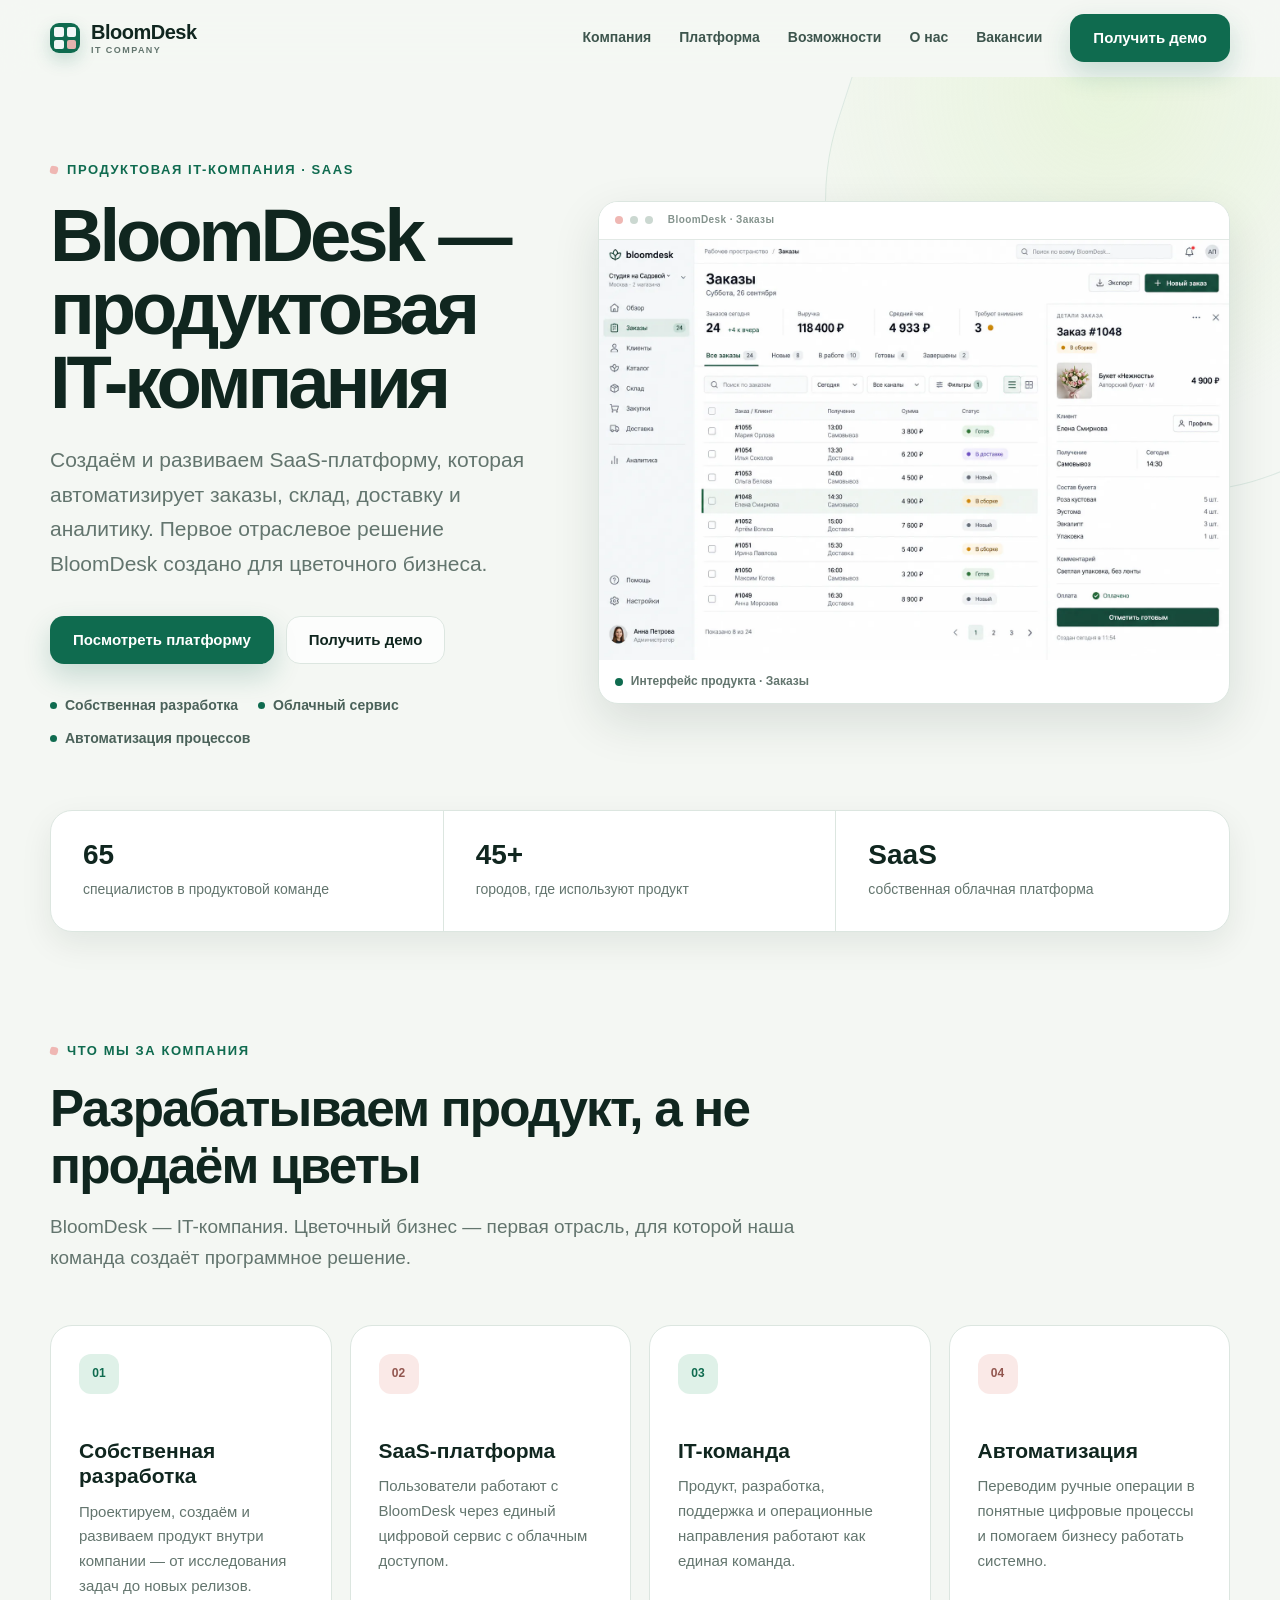
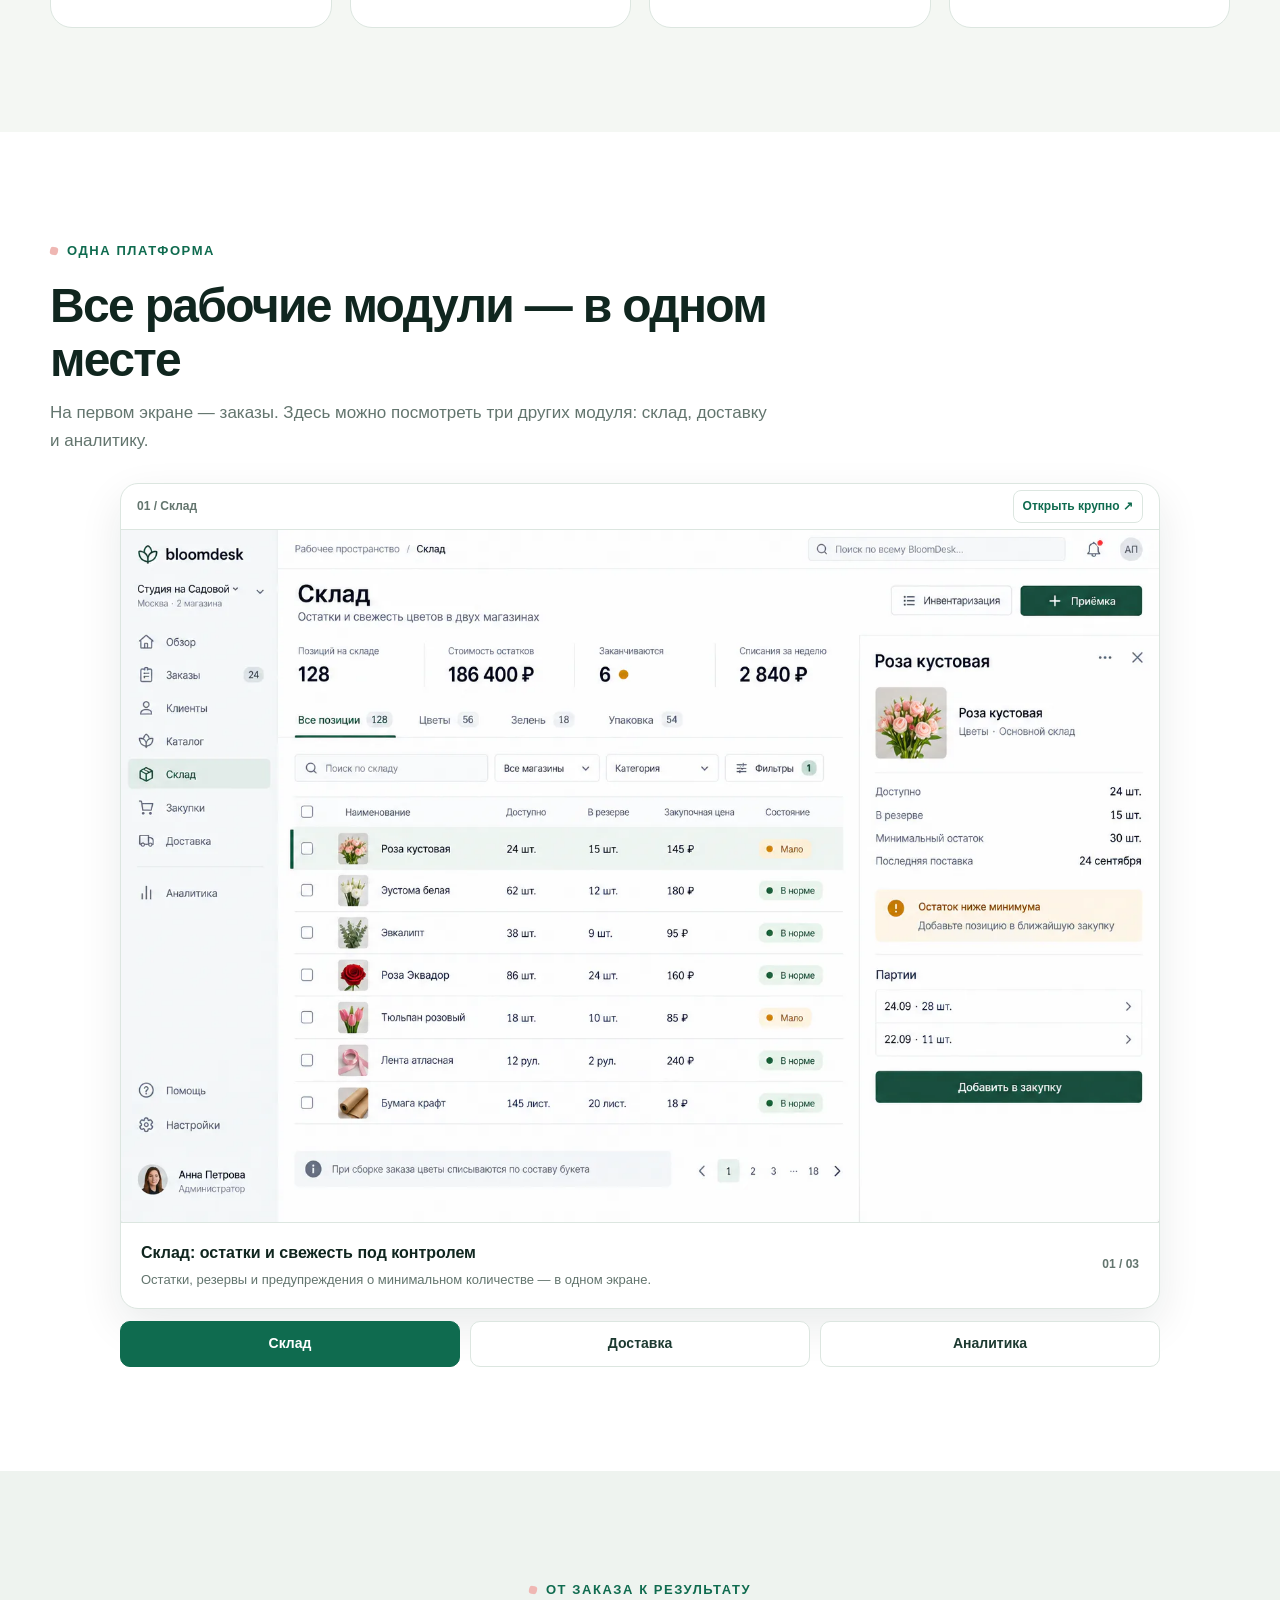
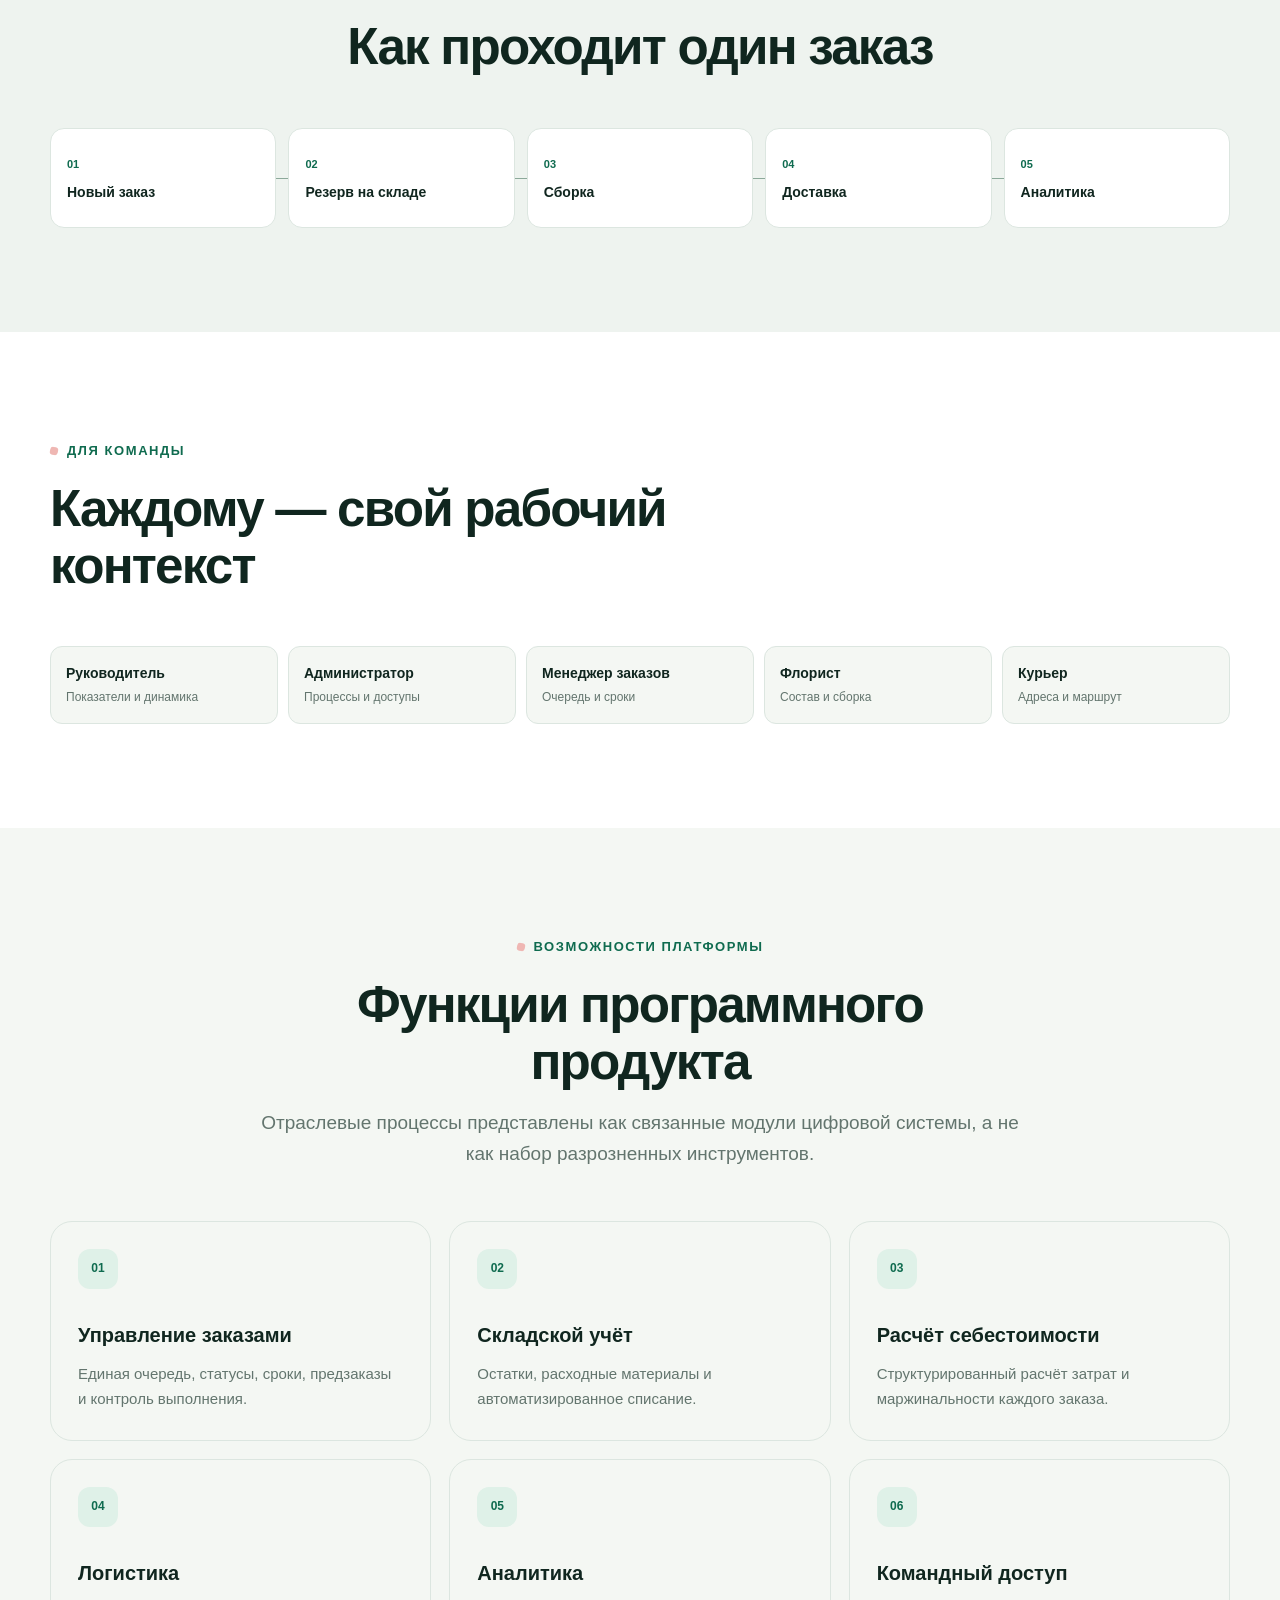
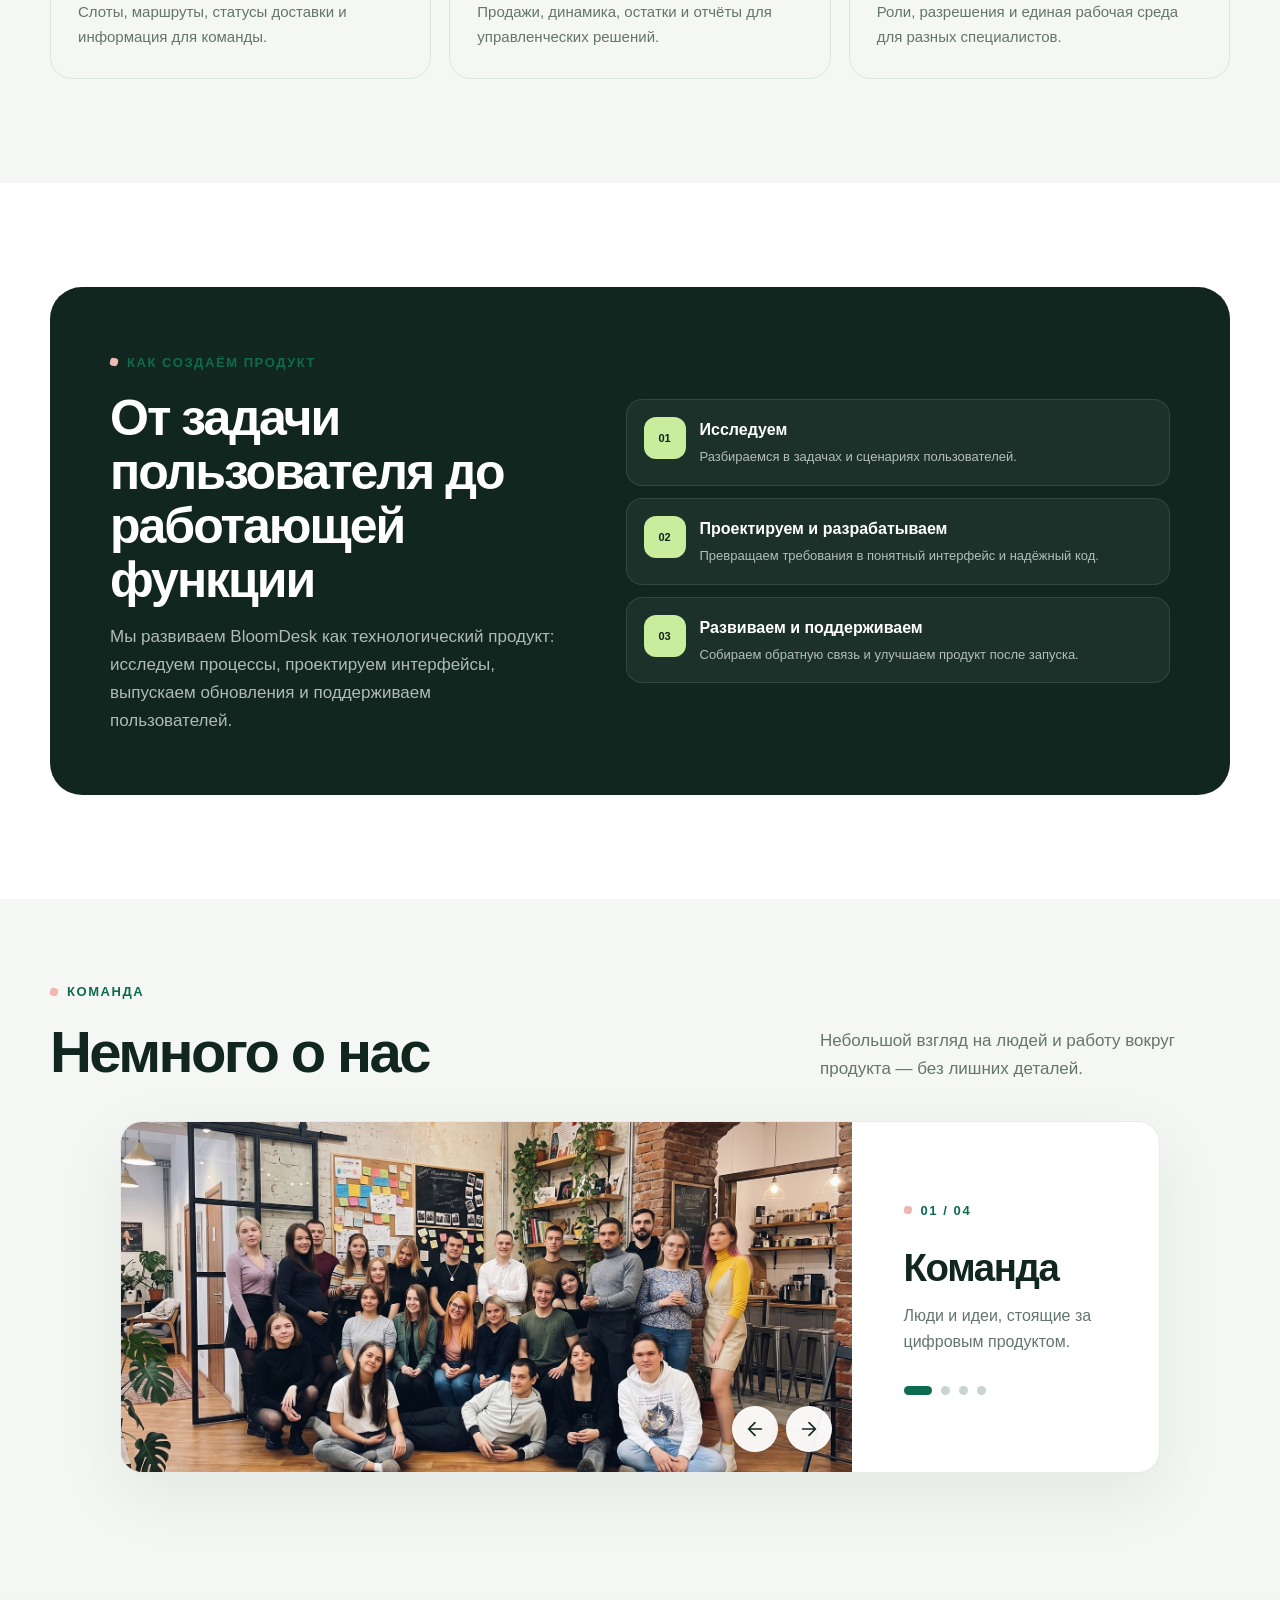
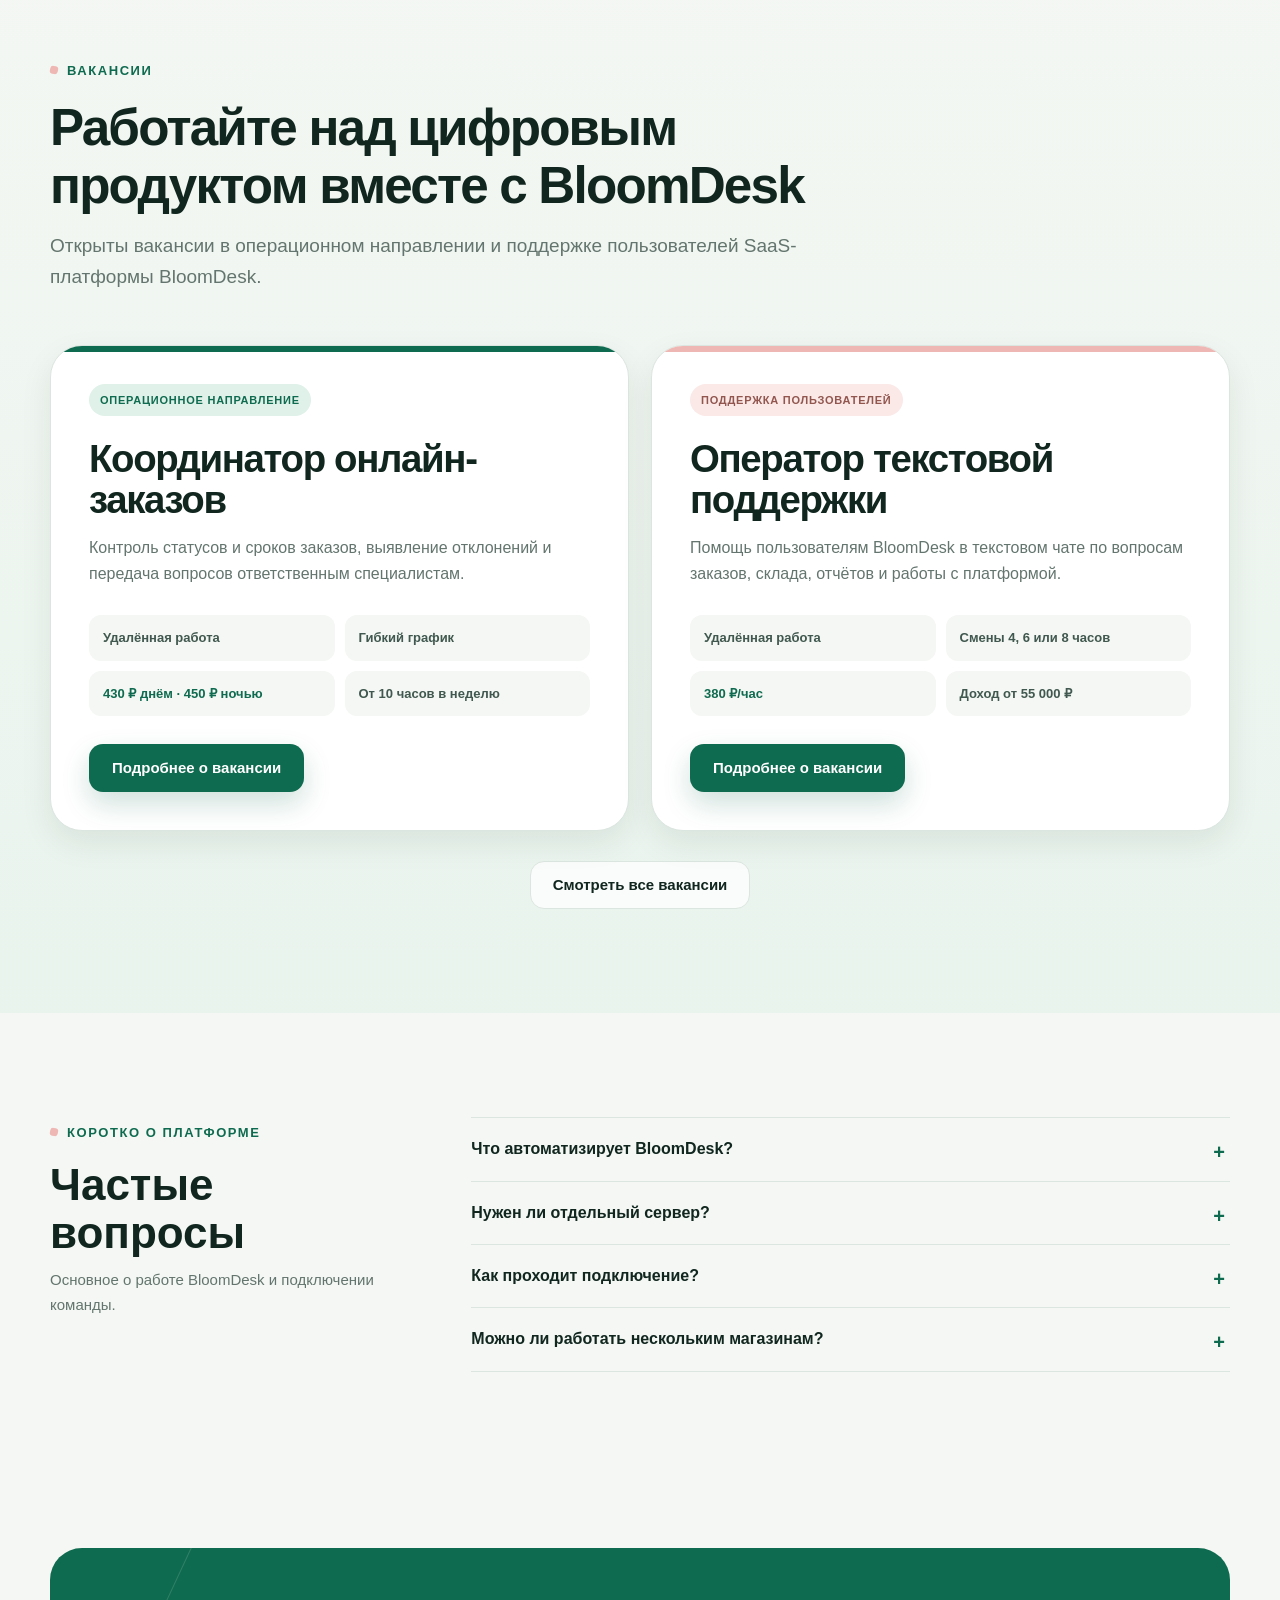
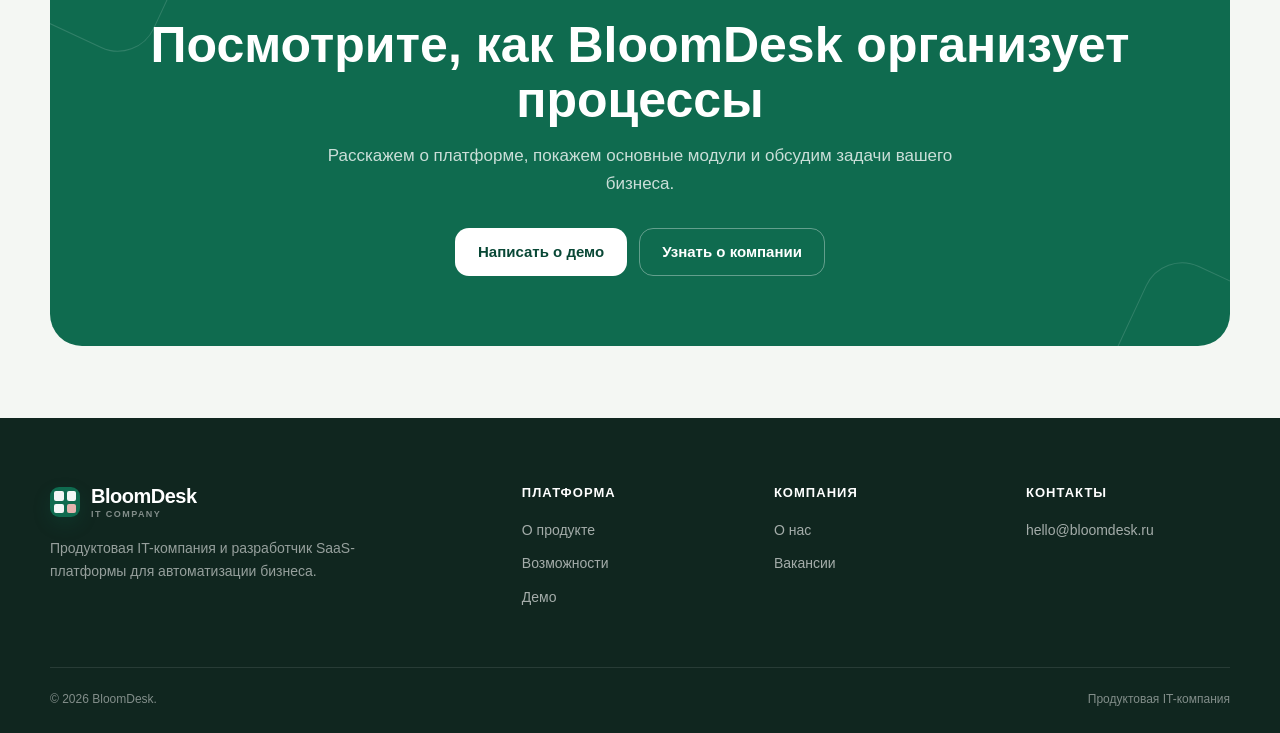
==== commit 5f2cf51f: "Bust cache for updated team photos" ====
--- a/index.html
+++ b/index.html
@@ -205,16 +205,16 @@
         <div class="team-carousel" data-team-carousel aria-label="Фотографии команды BloomDesk">
           <div class="team-carousel-visual">
             <figure class="team-carousel-slide is-active" data-team-slide>
-              <img src="images/team-preview/team-gathering.jpeg" alt="Команда BloomDesk в рабочем пространстве" loading="lazy">
+              <img src="images/team-preview/team-gathering.jpeg?v=20261006-2" alt="Команда BloomDesk в рабочем пространстве" loading="lazy">
             </figure>
             <figure class="team-carousel-slide" data-team-slide hidden>
-              <img src="images/team-preview/product-presentation-oct.jpeg" alt="Команда BloomDesk представляет продукт" loading="lazy">
+              <img src="images/team-preview/product-presentation-oct.jpeg?v=20261006-2" alt="Команда BloomDesk представляет продукт" loading="lazy">
             </figure>
             <figure class="team-carousel-slide" data-team-slide hidden>
-              <img src="images/team-preview/team-workshop.jpeg" alt="Коллеги вместе проводят время на командном мероприятии" loading="lazy">
+              <img src="images/team-preview/team-workshop.jpeg?v=20261006-2" alt="Коллеги вместе проводят время на командном мероприятии" loading="lazy">
             </figure>
             <figure class="team-carousel-slide" data-team-slide hidden>
-              <img src="images/team-preview/team-presentation-metrics-new.jpeg" alt="Выступление и обсуждение развития команды" loading="lazy">
+              <img src="images/team-preview/team-presentation-metrics-new.jpeg?v=20261006-2" alt="Выступление и обсуждение развития команды" loading="lazy">
             </figure>
             <div class="team-carousel-arrows">
               <button type="button" data-team-prev aria-label="Предыдущее фото"><svg viewBox="0 0 24 24" aria-hidden="true"><path d="M19 12H5m7 7-7-7 7-7"/></svg></button>
